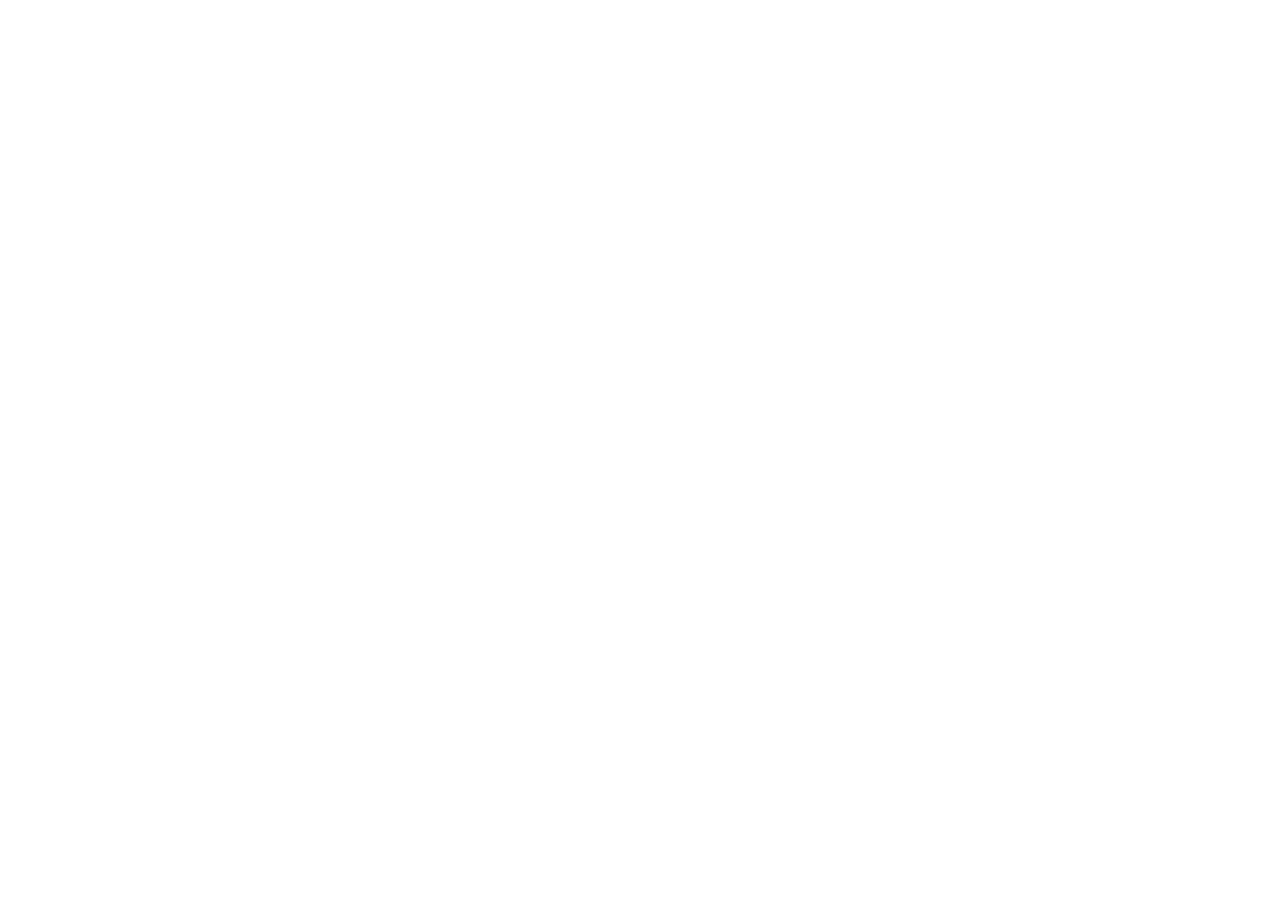
==== app/index.html @ 5252004d "first commit" ====
<!DOCTYPE html>
<html lang="en">
<head>
    <meta charset="UTF-8">
    <meta http-equiv="X-UA-Compatible" content="IE=edge">
    <meta name="viewport" content="width=device-width, initial-scale=1.0">
    <title>mvp-ser</title>
    <link rel="stylesheet" href="css/style.css">
</head>
<body>
    
</body>
</html>
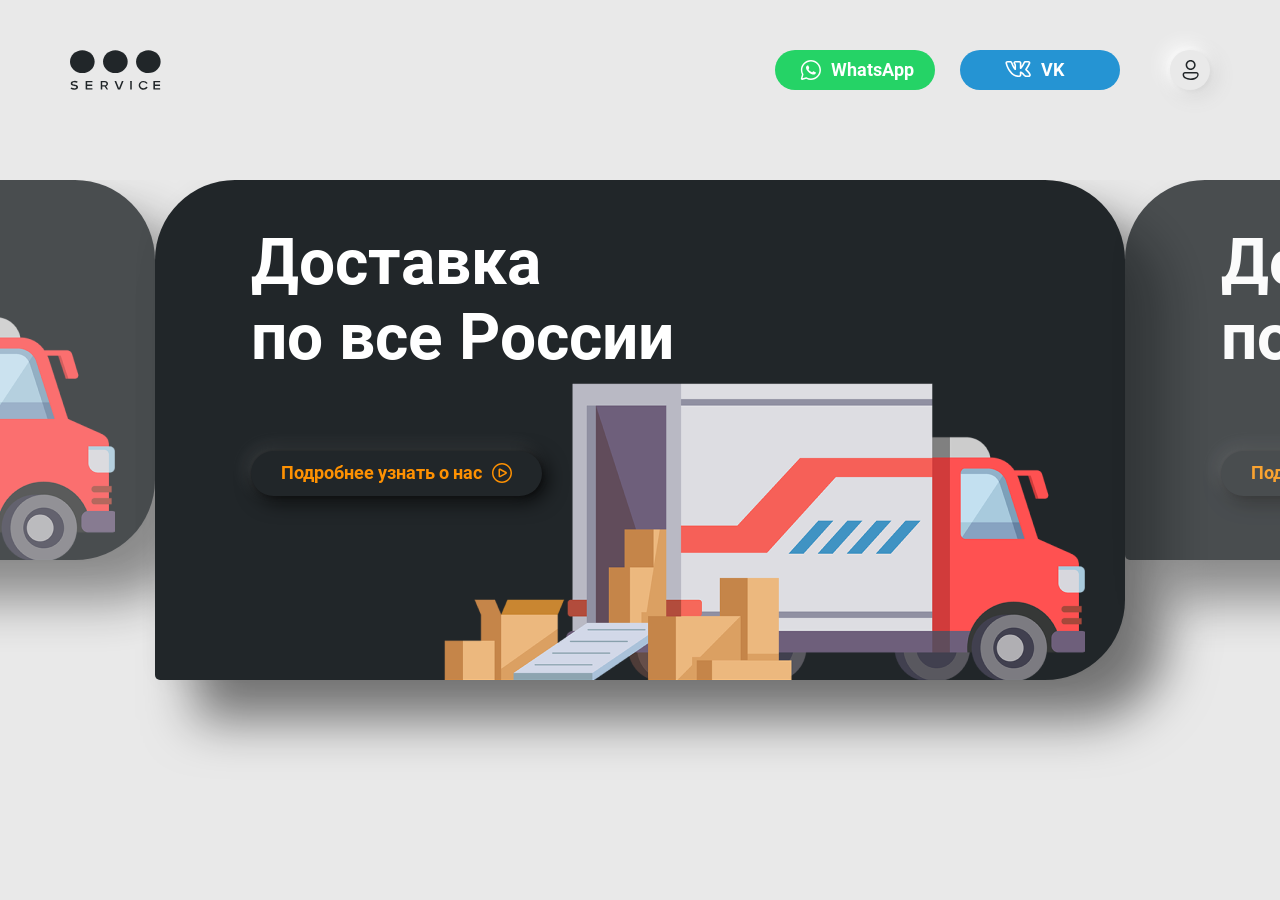
==== commit 48375c82: "added header+slider" ====
--- a/app/index.html
+++ b/app/index.html
@@ -5,9 +5,68 @@
     <meta http-equiv="X-UA-Compatible" content="IE=edge">
     <meta name="viewport" content="width=device-width, initial-scale=1.0">
     <title>mvp-ser</title>
-    <link rel="stylesheet" href="css/style.css">
+    <link rel="stylesheet" href="css/style.min.css">
 </head>
 <body>
-    
+    <header class="header">
+        <div class="container">
+            <div class="header-inner">
+                <a href="#" class="header-inner__logo">
+                    <img src="images/logo.svg" alt="logo" class="header-logo__link">
+                </a>
+                <div class="header-inner__btns">
+                    <a href="#" class="header-inner__btn-item header-inner__btn-itemWA">WhatsApp</a>
+                    <a href="#" class="header-inner__btn-item header-inner__btn-itemVK">VK</a>
+                    <div class="header-inner__btn-profileInner">
+                        <div class="header-inner__btn-profile"></div>
+                        <ul class="header-inner__btn-profileMenu">
+                            <li class="profileMenu__item">
+                                <a href="#" class="profileMenu__item-text">Мои заказы</a>
+                            </li>
+                        </ul>
+                    </div>
+                </div>
+            </div>
+        </div>
+    </header>
+
+    <main class="main">
+        <section class="top-slider">
+                <div class="top-slider__inner">
+                    <div class="top-slider__item">
+                        <div class="top-slider__content">
+                            <h3 class="top-slider__title">Доставка<br> по все России</h3>
+                            <a href="#" class="top-slider__link">Подробнее узнать о нас</a>
+                        </div>
+                    </div>
+                    <div class="top-slider__item">
+                        <div class="top-slider__content">
+                            <h3 class="top-slider__title">Доставка<br> по все России</h3>
+                            <a href="#" class="top-slider__link">Подробнее узнать о нас</a>
+                        </div>
+                    </div>
+                    <div class="top-slider__item">
+                        <div class="top-slider__content">
+                            <h3 class="top-slider__title">Доставка<br> по все России</h3>
+                            <a href="#" class="top-slider__link">Подробнее узнать о нас</a>
+                        </div>
+                    </div>
+                    <div class="top-slider__item">
+                        <div class="top-slider__content">
+                            <h3 class="top-slider__title">Доставка<br> по все России</h3>
+                            <a href="#" class="top-slider__link">Подробнее узнать о нас</a>
+                        </div>
+                    </div>
+                    <div class="top-slider__item">
+                        <div class="top-slider__content">
+                            <h3 class="top-slider__title">Доставка<br> по все России</h3>
+                            <a href="#" class="top-slider__link">Подробнее узнать о нас</a>
+                        </div>
+                    </div>
+                </div>
+        </section>
+    </main>
+
+    <script src="js/main.min.js"></script>
 </body>
 </html>
--- a/app/css/style.min.css
+++ b/app/css/style.min.css
@@ -0,0 +1 @@
+body{font-family:"Roboto-Light",sans-serif;font-weight:300}.top-slider__link,.top-slider__title,.header-inner__btn-item{font-family:"Roboto-Bold",sans-serif;font-weight:700}@font-face{font-family:"Roboto-Bold";font-weight:700;font-style:normal;font-display:swap;src:local("Roboto-Bold"),url("../fonts/Roboto-Bold.woff2") format("woff2"),url("../fonts/Roboto-Bold.woff") format("woff")}@font-face{font-family:"Roboto-Light";font-weight:300;font-style:normal;font-display:swap;src:local("Roboto-Light"),url("../fonts/Roboto-Light.woff2") format("woff2"),url("../fonts/Roboto-Light.woff") format("woff")}html{-webkit-box-sizing:border-box;box-sizing:border-box}*,*::after,*::before{-webkit-box-sizing:inherit;box-sizing:inherit}ul[class],ol[class]{padding:0}body,h1,h2,h3,h4,h5,h6,p,ul,ol,li,figure,figcaption,blockquote,dl,dd{margin:0}ul[class]{list-style:none}a{text-decoration:none;color:#fe9102}img{max-width:100%;display:block}input,button,textarea,select{font:inherit}.slick-slider{position:relative;display:block;-webkit-box-sizing:border-box;box-sizing:border-box;-webkit-touch-callout:none;-webkit-user-select:none;-moz-user-select:none;-ms-user-select:none;user-select:none;-ms-touch-action:pan-y;touch-action:pan-y;-webkit-tap-highlight-color:rgba(0,0,0,0)}.slick-list{position:relative;overflow:hidden;display:block;margin:0;padding:0}.slick-list:focus{outline:none}.slick-list.dragging{cursor:pointer;cursor:hand}.slick-slider .slick-track,.slick-slider .slick-list{-webkit-transform:translate3d(0, 0, 0);-ms-transform:translate3d(0, 0, 0);transform:translate3d(0, 0, 0)}.slick-track{position:relative;left:0;top:0;display:block;margin-left:auto;margin-right:auto}.slick-track:before,.slick-track:after{content:"";display:table}.slick-track:after{clear:both}.slick-loading .slick-track{visibility:hidden}.slick-slide{float:left;height:100%;min-height:1px;display:none}[dir=rtl] .slick-slide{float:right}.slick-slide img{display:block}.slick-slide.slick-loading img{display:none}.slick-slide.dragging img{pointer-events:none}.slick-initialized .slick-slide{display:block}.slick-loading .slick-slide{visibility:hidden}.slick-vertical .slick-slide{display:block;height:auto;border:1px solid rgba(0,0,0,0)}.slick-arrow.slick-hidden{display:none}body.compensate-for-scrollbar{overflow:hidden}.fancybox-active{height:auto}.fancybox-is-hidden{left:-9999px;margin:0;position:absolute !important;top:-9999px;visibility:hidden}.fancybox-container{-webkit-backface-visibility:hidden;height:100%;left:0;outline:none;position:fixed;-webkit-tap-highlight-color:transparent;top:0;-ms-touch-action:manipulation;touch-action:manipulation;-webkit-transform:translateZ(0);transform:translateZ(0);width:100%;z-index:99992}.fancybox-container *{-webkit-box-sizing:border-box;box-sizing:border-box}.fancybox-outer,.fancybox-inner,.fancybox-bg,.fancybox-stage{bottom:0;left:0;position:absolute;right:0;top:0}.fancybox-outer{-webkit-overflow-scrolling:touch;overflow-y:auto}.fancybox-bg{background:rgb(30, 30, 30);opacity:0;-webkit-transition-duration:inherit;-o-transition-duration:inherit;transition-duration:inherit;-webkit-transition-property:opacity;-o-transition-property:opacity;transition-property:opacity;-webkit-transition-timing-function:cubic-bezier(0.47, 0, 0.74, 0.71);-o-transition-timing-function:cubic-bezier(0.47, 0, 0.74, 0.71);transition-timing-function:cubic-bezier(0.47, 0, 0.74, 0.71)}.fancybox-is-open .fancybox-bg{opacity:.9;-webkit-transition-timing-function:cubic-bezier(0.22, 0.61, 0.36, 1);-o-transition-timing-function:cubic-bezier(0.22, 0.61, 0.36, 1);transition-timing-function:cubic-bezier(0.22, 0.61, 0.36, 1)}.fancybox-infobar,.fancybox-toolbar,.fancybox-caption,.fancybox-navigation .fancybox-button{direction:ltr;opacity:0;position:absolute;-webkit-transition:opacity .25s ease,visibility 0s ease .25s;-o-transition:opacity .25s ease,visibility 0s ease .25s;transition:opacity .25s ease,visibility 0s ease .25s;visibility:hidden;z-index:99997}.fancybox-show-infobar .fancybox-infobar,.fancybox-show-toolbar .fancybox-toolbar,.fancybox-show-caption .fancybox-caption,.fancybox-show-nav .fancybox-navigation .fancybox-button{opacity:1;-webkit-transition:opacity .25s ease 0s,visibility 0s ease 0s;-o-transition:opacity .25s ease 0s,visibility 0s ease 0s;transition:opacity .25s ease 0s,visibility 0s ease 0s;visibility:visible}.fancybox-infobar{color:#ccc;font-size:13px;-webkit-font-smoothing:subpixel-antialiased;height:44px;left:0;line-height:44px;min-width:44px;mix-blend-mode:difference;padding:0 10px;pointer-events:none;top:0;-webkit-touch-callout:none;-webkit-user-select:none;-moz-user-select:none;-ms-user-select:none;user-select:none}.fancybox-toolbar{right:0;top:0}.fancybox-stage{direction:ltr;overflow:visible;-webkit-transform:translateZ(0);transform:translateZ(0);z-index:99994}.fancybox-is-open .fancybox-stage{overflow:hidden}.fancybox-slide{-webkit-backface-visibility:hidden;display:none;height:100%;left:0;outline:none;overflow:auto;-webkit-overflow-scrolling:touch;padding:44px;position:absolute;text-align:center;top:0;-webkit-transition-property:opacity,-webkit-transform;transition-property:opacity,-webkit-transform;-o-transition-property:transform,opacity;transition-property:transform,opacity;transition-property:transform,opacity,-webkit-transform;white-space:normal;width:100%;z-index:99994}.fancybox-slide::before{content:"";display:inline-block;font-size:0;height:100%;vertical-align:middle;width:0}.fancybox-is-sliding .fancybox-slide,.fancybox-slide--previous,.fancybox-slide--current,.fancybox-slide--next{display:block}.fancybox-slide--image{overflow:hidden;padding:44px 0}.fancybox-slide--image::before{display:none}.fancybox-slide--html{padding:6px}.fancybox-content{background:#fff;display:inline-block;margin:0;max-width:100%;overflow:auto;-webkit-overflow-scrolling:touch;padding:44px;position:relative;text-align:left;vertical-align:middle}.fancybox-slide--image .fancybox-content{-webkit-animation-timing-function:cubic-bezier(0.5, 0, 0.14, 1);animation-timing-function:cubic-bezier(0.5, 0, 0.14, 1);-webkit-backface-visibility:hidden;background:transparent;background-repeat:no-repeat;background-size:100% 100%;left:0;max-width:none;overflow:visible;padding:0;position:absolute;top:0;-ms-transform-origin:top left;-webkit-transform-origin:top left;transform-origin:top left;-webkit-transition-property:opacity,-webkit-transform;transition-property:opacity,-webkit-transform;-o-transition-property:transform,opacity;transition-property:transform,opacity;transition-property:transform,opacity,-webkit-transform;-webkit-user-select:none;-moz-user-select:none;-ms-user-select:none;user-select:none;z-index:99995}.fancybox-can-zoomOut .fancybox-content{cursor:-webkit-zoom-out;cursor:zoom-out}.fancybox-can-zoomIn .fancybox-content{cursor:-webkit-zoom-in;cursor:zoom-in}.fancybox-can-swipe .fancybox-content,.fancybox-can-pan .fancybox-content{cursor:-webkit-grab;cursor:grab}.fancybox-is-grabbing .fancybox-content{cursor:-webkit-grabbing;cursor:grabbing}.fancybox-container [data-selectable=true]{cursor:text}.fancybox-image,.fancybox-spaceball{background:transparent;border:0;height:100%;left:0;margin:0;max-height:none;max-width:none;padding:0;position:absolute;top:0;-webkit-user-select:none;-moz-user-select:none;-ms-user-select:none;user-select:none;width:100%}.fancybox-spaceball{z-index:1}.fancybox-slide--video .fancybox-content,.fancybox-slide--map .fancybox-content,.fancybox-slide--pdf .fancybox-content,.fancybox-slide--iframe .fancybox-content{height:100%;overflow:visible;padding:0;width:100%}.fancybox-slide--video .fancybox-content{background:#000}.fancybox-slide--map .fancybox-content{background:#e5e3df}.fancybox-slide--iframe .fancybox-content{background:#fff}.fancybox-video,.fancybox-iframe{background:transparent;border:0;display:block;height:100%;margin:0;overflow:hidden;padding:0;width:100%}.fancybox-iframe{left:0;position:absolute;top:0}.fancybox-error{background:#fff;cursor:default;max-width:400px;padding:40px;width:100%}.fancybox-error p{color:#444;font-size:16px;line-height:20px;margin:0;padding:0}.fancybox-button{background:rgba(30, 30, 30, 0.6);border:0;border-radius:0;-webkit-box-shadow:none;box-shadow:none;cursor:pointer;display:inline-block;height:44px;margin:0;padding:10px;position:relative;-webkit-transition:color .2s;-o-transition:color .2s;transition:color .2s;vertical-align:top;visibility:inherit;width:44px}.fancybox-button,.fancybox-button:visited,.fancybox-button:link{color:#ccc}.fancybox-button:hover{color:#fff}.fancybox-button:focus{outline:none}.fancybox-button.fancybox-focus{outline:1px dotted}.fancybox-button[disabled],.fancybox-button[disabled]:hover{color:#888;cursor:default;outline:none}.fancybox-button div{height:100%}.fancybox-button svg{display:block;height:100%;overflow:visible;position:relative;width:100%}.fancybox-button svg path{fill:currentColor;stroke-width:0}.fancybox-button--play svg:nth-child(2),.fancybox-button--fsenter svg:nth-child(2){display:none}.fancybox-button--pause svg:nth-child(1),.fancybox-button--fsexit svg:nth-child(1){display:none}.fancybox-progress{background:#ff5268;height:2px;left:0;position:absolute;right:0;top:0;-ms-transform:scaleX(0);-webkit-transform:scaleX(0);transform:scaleX(0);-ms-transform-origin:0;-webkit-transform-origin:0;transform-origin:0;-webkit-transition-property:-webkit-transform;transition-property:-webkit-transform;-o-transition-property:transform;transition-property:transform;transition-property:transform, -webkit-transform;-webkit-transition-timing-function:linear;-o-transition-timing-function:linear;transition-timing-function:linear;z-index:99998}.fancybox-close-small{background:transparent;border:0;border-radius:0;color:#ccc;cursor:pointer;opacity:.8;padding:8px;position:absolute;right:-12px;top:-44px;z-index:401}.fancybox-close-small:hover{color:#fff;opacity:1}.fancybox-slide--html .fancybox-close-small{color:currentColor;padding:10px;right:0;top:0}.fancybox-slide--image.fancybox-is-scaling .fancybox-content{overflow:hidden}.fancybox-is-scaling .fancybox-close-small,.fancybox-is-zoomable.fancybox-can-pan .fancybox-close-small{display:none}.fancybox-navigation .fancybox-button{background-clip:content-box;height:100px;opacity:0;position:absolute;top:calc(50% - 50px);width:70px}.fancybox-navigation .fancybox-button div{padding:7px}.fancybox-navigation .fancybox-button--arrow_left{left:0;left:env(safe-area-inset-left);padding:31px 26px 31px 6px}.fancybox-navigation .fancybox-button--arrow_right{padding:31px 6px 31px 26px;right:0;right:env(safe-area-inset-right)}.fancybox-caption{background:-webkit-gradient(linear, left bottom, left top, from(rgba(0, 0, 0, 0.85)), color-stop(50%, rgba(0, 0, 0, 0.3)), color-stop(65%, rgba(0, 0, 0, 0.15)), color-stop(75.5%, rgba(0, 0, 0, 0.075)), color-stop(82.85%, rgba(0, 0, 0, 0.037)), color-stop(88%, rgba(0, 0, 0, 0.019)), to(rgba(0, 0, 0, 0)));background:-o-linear-gradient(bottom, rgba(0, 0, 0, 0.85) 0%, rgba(0, 0, 0, 0.3) 50%, rgba(0, 0, 0, 0.15) 65%, rgba(0, 0, 0, 0.075) 75.5%, rgba(0, 0, 0, 0.037) 82.85%, rgba(0, 0, 0, 0.019) 88%, rgba(0, 0, 0, 0) 100%);background:linear-gradient(to top, rgba(0, 0, 0, 0.85) 0%, rgba(0, 0, 0, 0.3) 50%, rgba(0, 0, 0, 0.15) 65%, rgba(0, 0, 0, 0.075) 75.5%, rgba(0, 0, 0, 0.037) 82.85%, rgba(0, 0, 0, 0.019) 88%, rgba(0, 0, 0, 0) 100%);bottom:0;color:#eee;font-size:14px;font-weight:400;left:0;line-height:1.5;padding:75px 44px 25px 44px;pointer-events:none;right:0;text-align:center;z-index:99996}@supports(padding: max(0px)){.fancybox-caption{padding:75px max(44px,env(safe-area-inset-right)) max(25px,env(safe-area-inset-bottom)) max(44px,env(safe-area-inset-left))}}.fancybox-caption--separate{margin-top:-50px}.fancybox-caption__body{max-height:50vh;overflow:auto;pointer-events:all}.fancybox-caption a,.fancybox-caption a:link,.fancybox-caption a:visited{color:#ccc;text-decoration:none}.fancybox-caption a:hover{color:#fff;text-decoration:underline}.fancybox-loading{-webkit-animation:fancybox-rotate 1s linear infinite;animation:fancybox-rotate 1s linear infinite;background:transparent;border:4px solid #888;border-bottom-color:#fff;border-radius:50%;height:50px;left:50%;margin:-25px 0 0 -25px;opacity:.7;padding:0;position:absolute;top:50%;width:50px;z-index:99999}@-webkit-keyframes fancybox-rotate{100%{-webkit-transform:rotate(360deg);transform:rotate(360deg)}}@keyframes fancybox-rotate{100%{-webkit-transform:rotate(360deg);transform:rotate(360deg)}}.fancybox-animated{-webkit-transition-timing-function:cubic-bezier(0, 0, 0.25, 1);-o-transition-timing-function:cubic-bezier(0, 0, 0.25, 1);transition-timing-function:cubic-bezier(0, 0, 0.25, 1)}.fancybox-fx-slide.fancybox-slide--previous{opacity:0;-webkit-transform:translate3d(-100%, 0, 0);transform:translate3d(-100%, 0, 0)}.fancybox-fx-slide.fancybox-slide--next{opacity:0;-webkit-transform:translate3d(100%, 0, 0);transform:translate3d(100%, 0, 0)}.fancybox-fx-slide.fancybox-slide--current{opacity:1;-webkit-transform:translate3d(0, 0, 0);transform:translate3d(0, 0, 0)}.fancybox-fx-fade.fancybox-slide--previous,.fancybox-fx-fade.fancybox-slide--next{opacity:0;-webkit-transition-timing-function:cubic-bezier(0.19, 1, 0.22, 1);-o-transition-timing-function:cubic-bezier(0.19, 1, 0.22, 1);transition-timing-function:cubic-bezier(0.19, 1, 0.22, 1)}.fancybox-fx-fade.fancybox-slide--current{opacity:1}.fancybox-fx-zoom-in-out.fancybox-slide--previous{opacity:0;-webkit-transform:scale3d(1.5, 1.5, 1.5);transform:scale3d(1.5, 1.5, 1.5)}.fancybox-fx-zoom-in-out.fancybox-slide--next{opacity:0;-webkit-transform:scale3d(0.5, 0.5, 0.5);transform:scale3d(0.5, 0.5, 0.5)}.fancybox-fx-zoom-in-out.fancybox-slide--current{opacity:1;-webkit-transform:scale3d(1, 1, 1);transform:scale3d(1, 1, 1)}.fancybox-fx-rotate.fancybox-slide--previous{opacity:0;-ms-transform:rotate(-360deg);-webkit-transform:rotate(-360deg);transform:rotate(-360deg)}.fancybox-fx-rotate.fancybox-slide--next{opacity:0;-ms-transform:rotate(360deg);-webkit-transform:rotate(360deg);transform:rotate(360deg)}.fancybox-fx-rotate.fancybox-slide--current{opacity:1;-ms-transform:rotate(0deg);-webkit-transform:rotate(0deg);transform:rotate(0deg)}.fancybox-fx-circular.fancybox-slide--previous{opacity:0;-webkit-transform:scale3d(0, 0, 0) translate3d(-100%, 0, 0);transform:scale3d(0, 0, 0) translate3d(-100%, 0, 0)}.fancybox-fx-circular.fancybox-slide--next{opacity:0;-webkit-transform:scale3d(0, 0, 0) translate3d(100%, 0, 0);transform:scale3d(0, 0, 0) translate3d(100%, 0, 0)}.fancybox-fx-circular.fancybox-slide--current{opacity:1;-webkit-transform:scale3d(1, 1, 1) translate3d(0, 0, 0);transform:scale3d(1, 1, 1) translate3d(0, 0, 0)}.fancybox-fx-tube.fancybox-slide--previous{-webkit-transform:translate3d(-100%, 0, 0) scale(0.1) skew(-10deg);transform:translate3d(-100%, 0, 0) scale(0.1) skew(-10deg)}.fancybox-fx-tube.fancybox-slide--next{-webkit-transform:translate3d(100%, 0, 0) scale(0.1) skew(10deg);transform:translate3d(100%, 0, 0) scale(0.1) skew(10deg)}.fancybox-fx-tube.fancybox-slide--current{-webkit-transform:translate3d(0, 0, 0) scale(1);transform:translate3d(0, 0, 0) scale(1)}@media all and (max-height: 576px){.fancybox-slide{padding-left:6px;padding-right:6px}.fancybox-slide--image{padding:6px 0}.fancybox-close-small{right:-6px}.fancybox-slide--image .fancybox-close-small{background:#4e4e4e;color:#f2f4f6;height:36px;opacity:1;padding:6px;right:0;top:0;width:36px}.fancybox-caption{padding-left:12px;padding-right:12px}@supports(padding: max(0px)){.fancybox-caption{padding-left:max(12px,env(safe-area-inset-left));padding-right:max(12px,env(safe-area-inset-right))}}}.fancybox-share{background:#f4f4f4;border-radius:3px;max-width:90%;padding:30px;text-align:center}.fancybox-share h1{color:#222;font-size:35px;font-weight:700;margin:0 0 20px 0}.fancybox-share p{margin:0;padding:0}.fancybox-share__button{border:0;border-radius:3px;display:inline-block;font-size:14px;font-weight:700;line-height:40px;margin:0 5px 10px 5px;min-width:130px;padding:0 15px;text-decoration:none;-webkit-transition:all .2s;-o-transition:all .2s;transition:all .2s;-webkit-user-select:none;-moz-user-select:none;-ms-user-select:none;user-select:none;white-space:nowrap}.fancybox-share__button:visited,.fancybox-share__button:link{color:#fff}.fancybox-share__button:hover{text-decoration:none}.fancybox-share__button--fb{background:#3b5998}.fancybox-share__button--fb:hover{background:#344e86}.fancybox-share__button--pt{background:#bd081d}.fancybox-share__button--pt:hover{background:#aa0719}.fancybox-share__button--tw{background:#1da1f2}.fancybox-share__button--tw:hover{background:#0d95e8}.fancybox-share__button svg{height:25px;margin-right:7px;position:relative;top:-1px;vertical-align:middle;width:25px}.fancybox-share__button svg path{fill:#fff}.fancybox-share__input{background:transparent;border:0;border-bottom:1px solid #d7d7d7;border-radius:0;color:#5d5b5b;font-size:14px;margin:10px 0 0 0;outline:none;padding:10px 15px;width:100%}.fancybox-thumbs{background:#ddd;bottom:0;display:none;margin:0;-webkit-overflow-scrolling:touch;-ms-overflow-style:-ms-autohiding-scrollbar;padding:2px 2px 4px 2px;position:absolute;right:0;-webkit-tap-highlight-color:rgba(0, 0, 0, 0);top:0;width:212px;z-index:99995}.fancybox-thumbs-x{overflow-x:auto;overflow-y:hidden}.fancybox-show-thumbs .fancybox-thumbs{display:block}.fancybox-show-thumbs .fancybox-inner{right:212px}.fancybox-thumbs__list{font-size:0;height:100%;list-style:none;margin:0;overflow-x:hidden;overflow-y:auto;padding:0;position:absolute;position:relative;white-space:nowrap;width:100%}.fancybox-thumbs-x .fancybox-thumbs__list{overflow:hidden}.fancybox-thumbs-y .fancybox-thumbs__list::-webkit-scrollbar{width:7px}.fancybox-thumbs-y .fancybox-thumbs__list::-webkit-scrollbar-track{background:#fff;border-radius:10px;-webkit-box-shadow:inset 0 0 6px rgba(0, 0, 0, 0.3);box-shadow:inset 0 0 6px rgba(0, 0, 0, 0.3)}.fancybox-thumbs-y .fancybox-thumbs__list::-webkit-scrollbar-thumb{background:#2a2a2a;border-radius:10px}.fancybox-thumbs__list a{-webkit-backface-visibility:hidden;backface-visibility:hidden;background-color:rgba(0, 0, 0, 0.1);background-position:center center;background-repeat:no-repeat;background-size:cover;cursor:pointer;float:left;height:75px;margin:2px;max-height:calc(100% - 8px);max-width:calc(50% - 4px);outline:none;overflow:hidden;padding:0;position:relative;-webkit-tap-highlight-color:transparent;width:100px}.fancybox-thumbs__list a::before{border:6px solid #ff5268;bottom:0;content:"";left:0;opacity:0;position:absolute;right:0;top:0;-webkit-transition:all .2s cubic-bezier(0.25, 0.46, 0.45, 0.94);-o-transition:all .2s cubic-bezier(0.25, 0.46, 0.45, 0.94);transition:all .2s cubic-bezier(0.25, 0.46, 0.45, 0.94);z-index:99991}.fancybox-thumbs__list a:focus::before{opacity:.5}.fancybox-thumbs__list a.fancybox-thumbs-active::before{opacity:1}@media all and (max-width: 576px){.fancybox-thumbs{width:110px}.fancybox-show-thumbs .fancybox-inner{right:110px}.fancybox-thumbs__list a{max-width:calc(100% - 10px)}}.jq-ry-container{position:relative;padding:0 5px;line-height:0;display:block;cursor:pointer;-webkit-box-sizing:content-box;box-sizing:content-box;direction:ltr}.jq-ry-container[readonly=readonly]{cursor:default}.jq-ry-container>.jq-ry-group-wrapper{position:relative;width:100%}.jq-ry-container>.jq-ry-group-wrapper>.jq-ry-group{position:relative;line-height:0;z-index:10;white-space:nowrap}.jq-ry-container>.jq-ry-group-wrapper>.jq-ry-group>svg{display:inline-block}.jq-ry-container>.jq-ry-group-wrapper>.jq-ry-group.jq-ry-normal-group{width:100%}.jq-ry-container>.jq-ry-group-wrapper>.jq-ry-group.jq-ry-rated-group{width:0;z-index:11;position:absolute;top:0;left:0;overflow:hidden}.irs{position:relative;display:block;-webkit-touch-callout:none;-webkit-user-select:none;-moz-user-select:none;-ms-user-select:none;user-select:none;font-size:12px;font-family:Arial,sans-serif}.irs-line{position:relative;display:block;overflow:hidden;outline:none !important}.irs-bar{position:absolute;display:block;left:0;width:0}.irs-shadow{position:absolute;display:none;left:0;width:0}.irs-handle{position:absolute;display:block;-webkit-box-sizing:border-box;box-sizing:border-box;cursor:default;z-index:1}.irs-handle.type_last{z-index:2}.irs-min,.irs-max{position:absolute;display:block;cursor:default}.irs-min{left:0}.irs-max{right:0}.irs-from,.irs-to,.irs-single{position:absolute;display:block;top:0;left:0;cursor:default;white-space:nowrap}.irs-grid{position:absolute;display:none;bottom:0;left:0;width:100%;height:20px}.irs-with-grid .irs-grid{display:block}.irs-grid-pol{position:absolute;top:0;left:0;width:1px;height:8px;background:#000}.irs-grid-pol.small{height:4px}.irs-grid-text{position:absolute;bottom:0;left:0;white-space:nowrap;text-align:center;font-size:9px;line-height:9px;padding:0 3px;color:#000}.irs-disable-mask{position:absolute;display:block;top:0;left:-1%;width:102%;height:100%;cursor:default;background:rgba(0, 0, 0, 0);z-index:2}.lt-ie9 .irs-disable-mask{background:#000;filter:alpha(opacity=0);cursor:not-allowed}.irs-disabled{opacity:.4}.irs-hidden-input{position:absolute !important;display:block !important;top:0 !important;left:0 !important;width:0 !important;height:0 !important;font-size:0 !important;line-height:0 !important;padding:0 !important;margin:0 !important;overflow:hidden;outline:none !important;z-index:-9999 !important;background:none !important;border-style:solid !important;border-color:transparent !important}.irs--flat{height:40px}.irs--flat.irs-with-grid{height:60px}.irs--flat .irs-line{top:25px;height:12px;background-color:#e1e4e9;border-radius:4px}.irs--flat .irs-bar{top:25px;height:12px;background-color:#ed5565}.irs--flat .irs-bar--single{border-radius:4px 0 0 4px}.irs--flat .irs-shadow{height:1px;bottom:16px;background-color:#e1e4e9}.irs--flat .irs-handle{top:22px;width:16px;height:18px;background-color:transparent}.irs--flat .irs-handle>i:first-child{position:absolute;display:block;top:0;left:50%;width:2px;height:100%;margin-left:-1px;background-color:#da4453}.irs--flat .irs-handle.state_hover>i:first-child,.irs--flat .irs-handle:hover>i:first-child{background-color:#a43540}.irs--flat .irs-min,.irs--flat .irs-max{top:0;padding:1px 3px;color:#999;font-size:10px;line-height:1.333;text-shadow:none;background-color:#e1e4e9;border-radius:4px}.irs--flat .irs-from,.irs--flat .irs-to,.irs--flat .irs-single{color:white;font-size:10px;line-height:1.333;text-shadow:none;padding:1px 5px;background-color:#ed5565;border-radius:4px}.irs--flat .irs-from:before,.irs--flat .irs-to:before,.irs--flat .irs-single:before{position:absolute;display:block;content:"";bottom:-6px;left:50%;width:0;height:0;margin-left:-3px;overflow:hidden;border:3px solid transparent;border-top-color:#ed5565}.irs--flat .irs-grid-pol{background-color:#e1e4e9}.irs--flat .irs-grid-text{color:#999}.irs--big{height:55px}.irs--big.irs-with-grid{height:70px}.irs--big .irs-line{top:33px;height:12px;background-color:white;background:-webkit-gradient(linear, left top, left bottom, color-stop(-50%, #ddd), color-stop(150%, white));background:-o-linear-gradient(top, #ddd -50%, white 150%);background:linear-gradient(to bottom, #ddd -50%, white 150%);border:1px solid #ccc;border-radius:12px}.irs--big .irs-bar{top:33px;height:12px;background-color:#92bce0;border:1px solid #428bca;background:-webkit-gradient(linear, left top, left bottom, from(#ffffff), color-stop(30%, #428bca), to(#b9d4ec));background:-o-linear-gradient(top, #ffffff 0%, #428bca 30%, #b9d4ec 100%);background:linear-gradient(to bottom, #ffffff 0%, #428bca 30%, #b9d4ec 100%);-webkit-box-shadow:inset 0 0 1px 1px rgba(255, 255, 255, 0.5);box-shadow:inset 0 0 1px 1px rgba(255, 255, 255, 0.5)}.irs--big .irs-bar--single{border-radius:12px 0 0 12px}.irs--big .irs-shadow{height:1px;bottom:16px;background-color:rgba(66, 139, 202, 0.5)}.irs--big .irs-handle{top:25px;width:30px;height:30px;border:1px solid rgba(0, 0, 0, 0.3);background-color:#cbcfd5;background:-webkit-gradient(linear, left top, left bottom, from(white), color-stop(30%, #B4B9BE), to(white));background:-o-linear-gradient(top, white 0%, #B4B9BE 30%, white 100%);background:linear-gradient(to bottom, white 0%, #B4B9BE 30%, white 100%);-webkit-box-shadow:1px 1px 2px rgba(0, 0, 0, 0.2),inset 0 0 3px 1px white;box-shadow:1px 1px 2px rgba(0, 0, 0, 0.2),inset 0 0 3px 1px white;border-radius:30px}.irs--big .irs-handle.state_hover,.irs--big .irs-handle:hover{border-color:rgba(0, 0, 0, 0.45);background-color:#939ba7;background:-webkit-gradient(linear, left top, left bottom, from(white), color-stop(30%, #919BA5), to(white));background:-o-linear-gradient(top, white 0%, #919BA5 30%, white 100%);background:linear-gradient(to bottom, white 0%, #919BA5 30%, white 100%)}.irs--big .irs-min,.irs--big .irs-max{top:0;padding:1px 5px;color:white;text-shadow:none;background-color:#9f9f9f;border-radius:3px}.irs--big .irs-from,.irs--big .irs-to,.irs--big .irs-single{color:white;text-shadow:none;padding:1px 5px;background-color:#428bca;background:-webkit-gradient(linear, left top, left bottom, from(#428bca), to(#3071a9));background:-o-linear-gradient(top, #428bca 0%, #3071a9 100%);background:linear-gradient(to bottom, #428bca 0%, #3071a9 100%);border-radius:3px}.irs--big .irs-grid-pol{background-color:#428bca}.irs--big .irs-grid-text{color:#428bca}.irs--modern{height:55px}.irs--modern.irs-with-grid{height:55px}.irs--modern .irs-line{top:25px;height:5px;background-color:#d1d6e0;background:-webkit-gradient(linear, left top, left bottom, from(#e0e4ea), to(#d1d6e0));background:-o-linear-gradient(top, #e0e4ea 0%, #d1d6e0 100%);background:linear-gradient(to bottom, #e0e4ea 0%, #d1d6e0 100%);border:1px solid #a3adc1;border-bottom-width:0;border-radius:5px}.irs--modern .irs-bar{top:25px;height:5px;background:#20b426;background:-webkit-gradient(linear, left top, left bottom, from(#20b426), to(#18891d));background:-o-linear-gradient(top, #20b426 0%, #18891d 100%);background:linear-gradient(to bottom, #20b426 0%, #18891d 100%)}.irs--modern .irs-bar--single{border-radius:5px 0 0 5px}.irs--modern .irs-shadow{height:1px;bottom:21px;background-color:rgba(209, 214, 224, 0.5)}.irs--modern .irs-handle{top:37px;width:12px;height:13px;border:1px solid #a3adc1;border-top-width:0;-webkit-box-shadow:1px 1px 1px rgba(0, 0, 0, 0.1);box-shadow:1px 1px 1px rgba(0, 0, 0, 0.1);border-radius:0 0 3px 3px}.irs--modern .irs-handle>i:nth-child(1){position:absolute;display:block;top:-4px;left:1px;width:6px;height:6px;border:1px solid #a3adc1;background:white;-webkit-transform:rotate(45deg);-ms-transform:rotate(45deg);transform:rotate(45deg)}.irs--modern .irs-handle>i:nth-child(2){position:absolute;display:block;-webkit-box-sizing:border-box;box-sizing:border-box;top:0;left:0;width:10px;height:12px;background:#e9e6e6;background:-webkit-gradient(linear, left top, left bottom, from(white), to(#e9e6e6));background:-o-linear-gradient(top, white 0%, #e9e6e6 100%);background:linear-gradient(to bottom, white 0%, #e9e6e6 100%);border-radius:0 0 3px 3px}.irs--modern .irs-handle>i:nth-child(3){position:absolute;display:block;-webkit-box-sizing:border-box;box-sizing:border-box;top:3px;left:3px;width:4px;height:5px;border-left:1px solid #a3adc1;border-right:1px solid #a3adc1}.irs--modern .irs-handle.state_hover,.irs--modern .irs-handle:hover{border-color:#7685a2;background:#c3c7cd;background:-webkit-gradient(linear, left top, left bottom, from(#ffffff), color-stop(30%, #919ba5), to(#ffffff));background:-o-linear-gradient(top, #ffffff 0%, #919ba5 30%, #ffffff 100%);background:linear-gradient(to bottom, #ffffff 0%, #919ba5 30%, #ffffff 100%)}.irs--modern .irs-handle.state_hover>i:nth-child(1),.irs--modern .irs-handle:hover>i:nth-child(1){border-color:#7685a2}.irs--modern .irs-handle.state_hover>i:nth-child(3),.irs--modern .irs-handle:hover>i:nth-child(3){border-color:#48536a}.irs--modern .irs-min,.irs--modern .irs-max{top:0;font-size:10px;line-height:1.333;text-shadow:none;padding:1px 5px;color:white;background-color:#d1d6e0;border-radius:5px}.irs--modern .irs-from,.irs--modern .irs-to,.irs--modern .irs-single{font-size:10px;line-height:1.333;text-shadow:none;padding:1px 5px;background-color:#20b426;color:white;border-radius:5px}.irs--modern .irs-from:before,.irs--modern .irs-to:before,.irs--modern .irs-single:before{position:absolute;display:block;content:"";bottom:-6px;left:50%;width:0;height:0;margin-left:-3px;overflow:hidden;border:3px solid transparent;border-top-color:#20b426}.irs--modern .irs-grid{height:25px}.irs--modern .irs-grid-pol{background-color:#dedede}.irs--modern .irs-grid-text{color:silver;font-size:13px}.irs--sharp{height:50px;font-size:12px;line-height:1}.irs--sharp.irs-with-grid{height:57px}.irs--sharp .irs-line{top:30px;height:2px;background-color:black;border-radius:2px}.irs--sharp .irs-bar{top:30px;height:2px;background-color:#ee22fa}.irs--sharp .irs-bar--single{border-radius:2px 0 0 2px}.irs--sharp .irs-shadow{height:1px;bottom:21px;background-color:rgba(0, 0, 0, 0.5)}.irs--sharp .irs-handle{top:25px;width:10px;height:10px;background-color:#a804b2}.irs--sharp .irs-handle>i:first-child{position:absolute;display:block;top:100%;left:0;width:0;height:0;border:5px solid transparent;border-top-color:#a804b2}.irs--sharp .irs-handle.state_hover,.irs--sharp .irs-handle:hover{background-color:black}.irs--sharp .irs-handle.state_hover>i:first-child,.irs--sharp .irs-handle:hover>i:first-child{border-top-color:black}.irs--sharp .irs-min,.irs--sharp .irs-max{color:white;font-size:14px;line-height:1;top:0;padding:3px 4px;opacity:.4;background-color:#a804b2;border-radius:2px}.irs--sharp .irs-from,.irs--sharp .irs-to,.irs--sharp .irs-single{font-size:14px;line-height:1;text-shadow:none;padding:3px 4px;background-color:#a804b2;color:white;border-radius:2px}.irs--sharp .irs-from:before,.irs--sharp .irs-to:before,.irs--sharp .irs-single:before{position:absolute;display:block;content:"";bottom:-6px;left:50%;width:0;height:0;margin-left:-3px;overflow:hidden;border:3px solid transparent;border-top-color:#a804b2}.irs--sharp .irs-grid{height:25px}.irs--sharp .irs-grid-pol{background-color:#dedede}.irs--sharp .irs-grid-text{color:silver;font-size:13px}.irs--round{height:50px}.irs--round.irs-with-grid{height:65px}.irs--round .irs-line{top:36px;height:4px;background-color:#dee4ec;border-radius:4px}.irs--round .irs-bar{top:36px;height:4px;background-color:#006cfa}.irs--round .irs-bar--single{border-radius:4px 0 0 4px}.irs--round .irs-shadow{height:4px;bottom:21px;background-color:rgba(222, 228, 236, 0.5)}.irs--round .irs-handle{top:26px;width:24px;height:24px;border:4px solid #006cfa;background-color:white;border-radius:24px;-webkit-box-shadow:0 1px 3px rgba(0, 0, 255, 0.3);box-shadow:0 1px 3px rgba(0, 0, 255, 0.3)}.irs--round .irs-handle.state_hover,.irs--round .irs-handle:hover{background-color:#f0f6ff}.irs--round .irs-min,.irs--round .irs-max{color:#333;font-size:14px;line-height:1;top:0;padding:3px 5px;background-color:rgba(0, 0, 0, 0.1);border-radius:4px}.irs--round .irs-from,.irs--round .irs-to,.irs--round .irs-single{font-size:14px;line-height:1;text-shadow:none;padding:3px 5px;background-color:#006cfa;color:white;border-radius:4px}.irs--round .irs-from:before,.irs--round .irs-to:before,.irs--round .irs-single:before{position:absolute;display:block;content:"";bottom:-6px;left:50%;width:0;height:0;margin-left:-3px;overflow:hidden;border:3px solid transparent;border-top-color:#006cfa}.irs--round .irs-grid{height:25px}.irs--round .irs-grid-pol{background-color:#dedede}.irs--round .irs-grid-text{color:silver;font-size:13px}.irs--square{height:50px}.irs--square.irs-with-grid{height:60px}.irs--square .irs-line{top:31px;height:4px;background-color:#dedede}.irs--square .irs-bar{top:31px;height:4px;background-color:black}.irs--square .irs-shadow{height:2px;bottom:21px;background-color:#dedede}.irs--square .irs-handle{top:25px;width:16px;height:16px;border:3px solid black;background-color:white;-webkit-transform:rotate(45deg);-ms-transform:rotate(45deg);transform:rotate(45deg)}.irs--square .irs-handle.state_hover,.irs--square .irs-handle:hover{background-color:#f0f6ff}.irs--square .irs-min,.irs--square .irs-max{color:#333;font-size:14px;line-height:1;top:0;padding:3px 5px;background-color:rgba(0, 0, 0, 0.1)}.irs--square .irs-from,.irs--square .irs-to,.irs--square .irs-single{font-size:14px;line-height:1;text-shadow:none;padding:3px 5px;background-color:black;color:white}.irs--square .irs-grid{height:25px}.irs--square .irs-grid-pol{background-color:#dedede}.irs--square .irs-grid-text{color:silver;font-size:11px}.jq-checkbox,.jq-radio{position:relative;display:inline-block;overflow:hidden;-webkit-user-select:none;-moz-user-select:none;-ms-user-select:none;user-select:none}.jq-checkbox input,.jq-radio input{position:absolute;z-index:-1;margin:0;padding:0;opacity:0}.jq-file{position:relative;display:inline-block;overflow:hidden}.jq-file input{position:absolute;top:0;right:0;height:auto;margin:0;padding:0;opacity:0;font-size:100px;line-height:1em}.jq-file__name{overflow:hidden;white-space:nowrap;-o-text-overflow:ellipsis;text-overflow:ellipsis}.jq-selectbox,.jq-select-multiple{position:relative;display:inline-block}.jq-selectbox select,.jq-select-multiple select{position:absolute;top:0;left:0;width:100%;height:100%;margin:0;padding:0;opacity:0}.jq-selectbox li,.jq-select-multiple li{-webkit-user-select:none;-moz-user-select:none;-ms-user-select:none;user-select:none;white-space:nowrap}.jq-selectbox{z-index:10}.jq-selectbox__select{position:relative}.jq-selectbox__select-text{overflow:hidden;-webkit-user-select:none;-moz-user-select:none;-ms-user-select:none;user-select:none;white-space:nowrap;-o-text-overflow:ellipsis;text-overflow:ellipsis}.jq-selectbox__dropdown{position:absolute}.jq-selectbox__search input{-webkit-appearance:textfield}.jq-selectbox__search input::-webkit-search-cancel-button,.jq-selectbox__search input::-webkit-search-decoration{-webkit-appearance:none}.jq-selectbox__dropdown ul{position:relative;overflow:auto;overflow-x:hidden;list-style:none;-webkit-overflow-scrolling:touch}.jq-select-multiple ul{position:relative;overflow-x:hidden;-webkit-overflow-scrolling:touch}.jq-number{display:inline-block}.jq-number__field input{-moz-appearance:textfield;text-align:left}.jq-number__field input::-webkit-inner-spin-button,.jq-number__field input::-webkit-outer-spin-button{margin:0;-webkit-appearance:none}body{font-size:17px;line-height:20px;color:rgba(33,38,41,.6);background-color:#e9e9e9}.container{max-width:1170px;margin:0 auto;padding:15px}.header-inner{margin-top:35px;margin-bottom:75px;display:-webkit-box;display:-ms-flexbox;display:flex;-webkit-box-pack:justify;-ms-flex-pack:justify;justify-content:space-between}.header-inner__btns{display:-webkit-box;display:-ms-flexbox;display:flex}.header-inner__btns a{color:#fff}.header-inner__btn-item{font-size:18px;display:-webkit-box;display:-ms-flexbox;display:flex;-webkit-box-pack:center;-ms-flex-pack:center;justify-content:center;-webkit-box-align:center;-ms-flex-align:center;align-items:center;background-color:#25d366;border-radius:30px;width:160px;height:40px;margin-left:25px;padding-left:35px;position:relative}.header-inner__btn-item::before{content:"";position:absolute;width:21px;height:20px;background-image:url("../images/icon/watsapp.svg");left:25px}.header-inner__btn-itemVK{background-color:#2594d3;padding-left:25px}.header-inner__btn-itemVK::before{width:26px;height:17px;background-image:url("../images/icon/vk.svg");left:45px;top:10px}.header-inner__btn-profileInner{position:relative}.header-inner__btn-profile{width:40px;height:40px;background-color:#e9e9e9;-webkit-box-shadow:1px 1px 4px rgba(0,0,0,.08),-1px -1px 6px rgba(255,255,255,.5),-5px -5px 20px #fff,5px 5px 20px #d3d3d3;box-shadow:1px 1px 4px rgba(0,0,0,.08),-1px -1px 6px rgba(255,255,255,.5),-5px -5px 20px #fff,5px 5px 20px #d3d3d3;border-radius:50%;margin-left:50px;cursor:pointer;background-image:url("../images/icon/profil.svg");background-repeat:no-repeat;background-position:center center}.header-inner__btn-profileMenu{position:absolute;top:50px;right:30px;opacity:0;-webkit-transition:all .3s;-o-transition:all .3s;transition:all .3s}.header-inner__btn-profileMenu.header-inner__btn-profileMenu--active{opacity:1;display:block;width:400px;background-color:#e9e9e9;border-radius:40px 40px 40px 5px;padding-top:50px}.profileMenu__item{max-width:360px;margin:0 auto;border-top:1px solid #fff;position:relative}.profileMenu__item a{color:#212629}.profileMenu__item::before{content:"";position:absolute;width:19px;height:18px;background-image:url("../images/icon/order.svg");left:0px;top:20px}.profileMenu__item-text{display:block;padding-left:41px;padding-bottom:20px;padding-top:20px}.top-slider__inner{width:100%;text-align:center}.top-slider__item{text-align:left;max-width:1170px;height:380px;background-color:#212629;border-radius:40px 40px 40px 5px;-webkit-box-shadow:2px 2px 30px rgba(0,0,0,.05),40px 40px 50px rgba(0,0,0,.5);box-shadow:2px 2px 30px rgba(0,0,0,.05),40px 40px 50px rgba(0,0,0,.5);border-radius:80px 80px 80px 5px;position:relative}.top-slider__item::after{content:"";position:absolute;width:645px;height:323px;background-image:url("../images/dekor/car.png");right:40px;bottom:0}.top-slider__title{max-width:450px;max-height:146px;font-size:64px;line-height:75px;color:#fff;margin-top:45px;margin-left:96px}.top-slider__link{display:inline-block;padding:12px 60px 13px 30px;background:#212629;-webkit-box-shadow:1px 1px 4px rgba(0,0,0,.5),-1px -1px 6px rgba(255,255,255,.05),-5px -5px 20px rgba(255,255,255,.1),5px 5px 20px rgba(0,0,0,.8);box-shadow:1px 1px 4px rgba(0,0,0,.5),-1px -1px 6px rgba(255,255,255,.05),-5px -5px 20px rgba(255,255,255,.1),5px 5px 20px rgba(0,0,0,.8);border-radius:99px;font-size:18px;margin-top:80px;margin-left:96px;position:relative}.top-slider__link::before{content:"";position:absolute;width:20px;height:20px;background-image:url("../images/icon/play.svg");right:30px}.slick-slide{opacity:.8;-webkit-transition:all .3s;-o-transition:all .3s;transition:all .3s}.slick-center{height:600px;opacity:1}.slick-center .top-slider__item{height:500px}
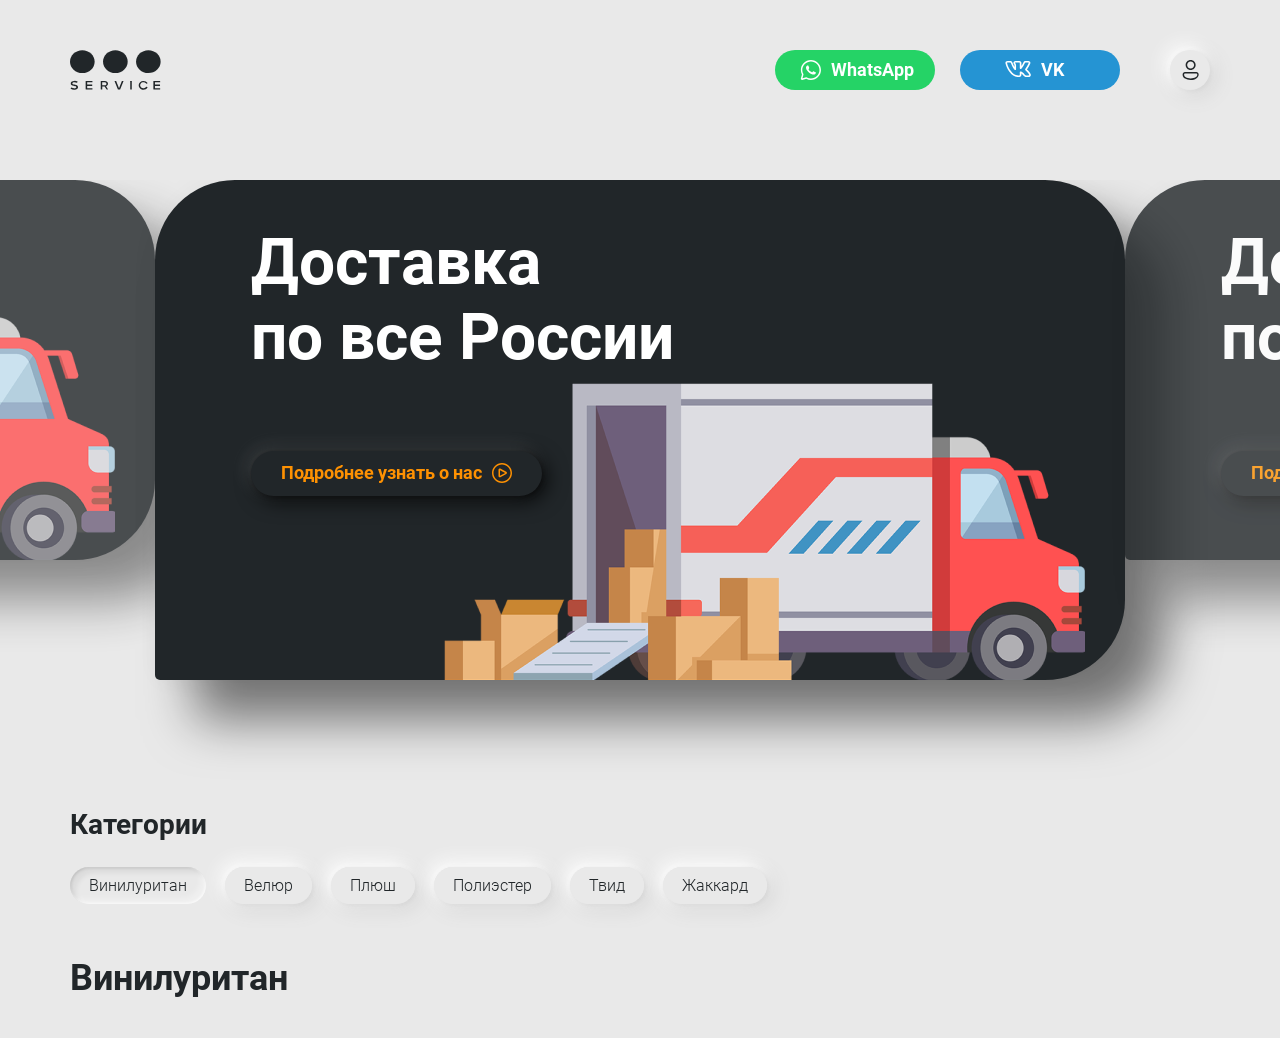
==== commit 5cea833b: "added category" ====
--- a/app/index.html
+++ b/app/index.html
@@ -35,35 +35,61 @@
                 <div class="top-slider__inner">
                     <div class="top-slider__item">
                         <div class="top-slider__content">
-                            <h3 class="top-slider__title">Доставка<br> по все России</h3>
+                            <h1 class="top-slider__title">Доставка<br> по все России</h1>
                             <a href="#" class="top-slider__link">Подробнее узнать о нас</a>
                         </div>
                     </div>
                     <div class="top-slider__item">
                         <div class="top-slider__content">
-                            <h3 class="top-slider__title">Доставка<br> по все России</h3>
+                            <h1 class="top-slider__title">Доставка<br> по все России</h1>
                             <a href="#" class="top-slider__link">Подробнее узнать о нас</a>
                         </div>
                     </div>
                     <div class="top-slider__item">
                         <div class="top-slider__content">
-                            <h3 class="top-slider__title">Доставка<br> по все России</h3>
+                            <h1 class="top-slider__title">Доставка<br> по все России</h1>
                             <a href="#" class="top-slider__link">Подробнее узнать о нас</a>
                         </div>
                     </div>
                     <div class="top-slider__item">
                         <div class="top-slider__content">
-                            <h3 class="top-slider__title">Доставка<br> по все России</h3>
+                            <h1 class="top-slider__title">Доставка<br> по все России</h1>
                             <a href="#" class="top-slider__link">Подробнее узнать о нас</a>
                         </div>
                     </div>
                     <div class="top-slider__item">
                         <div class="top-slider__content">
-                            <h3 class="top-slider__title">Доставка<br> по все России</h3>
+                            <h1 class="top-slider__title">Доставка<br> по все России</h1>
                             <a href="#" class="top-slider__link">Подробнее узнать о нас</a>
                         </div>
                     </div>
                 </div>
+        </section>
+
+        <section class="category">
+            <div class="container">
+                <div class="category__inner">
+                    <h3 class="category__inner-title">Категории</h3>
+                    <div class="category-top">
+                        <a class="category-top__item category-top__item--active" href="#tag-1">Винилуритан</a>
+                        <a class="category-top__item" href="#tag-2">Велюр</a>
+                        <a class="category-top__item" href="#tag-3">Плюш</a>
+                        <a class="category-top__item" href="#tag-4">Полиэстер</a>
+                        <a class="category-top__item" href="#tag-5">Твид</a>
+                        <a class="category-top__item" href="#tag-6">Жаккард</a>
+                    </div>
+                    <div class="category-content">
+                        <div class="category-content__item category-content__item--active" id="tag-1">
+                            <h2 class="category-content-title category__title">Винилуритан</h2>
+                        </div>
+                        <div class="category-content__item" id="tag-2">Content 2</div>
+                        <div class="category-content__item" id="tag-3">Content 3</div>
+                        <div class="category-content__item" id="tag-4">Content 4</div>
+                        <div class="category-content__item" id="tag-5">Content 5</div>
+                        <div class="category-content__item" id="tag-6">Content 6</div>
+                    </div>
+                </div>
+            </div>
         </section>
     </main>
 
--- a/app/css/style.min.css
+++ b/app/css/style.min.css
@@ -1 +1 @@
-body{font-family:"Roboto-Light",sans-serif;font-weight:300}.top-slider__link,.top-slider__title,.header-inner__btn-item{font-family:"Roboto-Bold",sans-serif;font-weight:700}@font-face{font-family:"Roboto-Bold";font-weight:700;font-style:normal;font-display:swap;src:local("Roboto-Bold"),url("../fonts/Roboto-Bold.woff2") format("woff2"),url("../fonts/Roboto-Bold.woff") format("woff")}@font-face{font-family:"Roboto-Light";font-weight:300;font-style:normal;font-display:swap;src:local("Roboto-Light"),url("../fonts/Roboto-Light.woff2") format("woff2"),url("../fonts/Roboto-Light.woff") format("woff")}html{-webkit-box-sizing:border-box;box-sizing:border-box}*,*::after,*::before{-webkit-box-sizing:inherit;box-sizing:inherit}ul[class],ol[class]{padding:0}body,h1,h2,h3,h4,h5,h6,p,ul,ol,li,figure,figcaption,blockquote,dl,dd{margin:0}ul[class]{list-style:none}a{text-decoration:none;color:#fe9102}img{max-width:100%;display:block}input,button,textarea,select{font:inherit}.slick-slider{position:relative;display:block;-webkit-box-sizing:border-box;box-sizing:border-box;-webkit-touch-callout:none;-webkit-user-select:none;-moz-user-select:none;-ms-user-select:none;user-select:none;-ms-touch-action:pan-y;touch-action:pan-y;-webkit-tap-highlight-color:rgba(0,0,0,0)}.slick-list{position:relative;overflow:hidden;display:block;margin:0;padding:0}.slick-list:focus{outline:none}.slick-list.dragging{cursor:pointer;cursor:hand}.slick-slider .slick-track,.slick-slider .slick-list{-webkit-transform:translate3d(0, 0, 0);-ms-transform:translate3d(0, 0, 0);transform:translate3d(0, 0, 0)}.slick-track{position:relative;left:0;top:0;display:block;margin-left:auto;margin-right:auto}.slick-track:before,.slick-track:after{content:"";display:table}.slick-track:after{clear:both}.slick-loading .slick-track{visibility:hidden}.slick-slide{float:left;height:100%;min-height:1px;display:none}[dir=rtl] .slick-slide{float:right}.slick-slide img{display:block}.slick-slide.slick-loading img{display:none}.slick-slide.dragging img{pointer-events:none}.slick-initialized .slick-slide{display:block}.slick-loading .slick-slide{visibility:hidden}.slick-vertical .slick-slide{display:block;height:auto;border:1px solid rgba(0,0,0,0)}.slick-arrow.slick-hidden{display:none}body.compensate-for-scrollbar{overflow:hidden}.fancybox-active{height:auto}.fancybox-is-hidden{left:-9999px;margin:0;position:absolute !important;top:-9999px;visibility:hidden}.fancybox-container{-webkit-backface-visibility:hidden;height:100%;left:0;outline:none;position:fixed;-webkit-tap-highlight-color:transparent;top:0;-ms-touch-action:manipulation;touch-action:manipulation;-webkit-transform:translateZ(0);transform:translateZ(0);width:100%;z-index:99992}.fancybox-container *{-webkit-box-sizing:border-box;box-sizing:border-box}.fancybox-outer,.fancybox-inner,.fancybox-bg,.fancybox-stage{bottom:0;left:0;position:absolute;right:0;top:0}.fancybox-outer{-webkit-overflow-scrolling:touch;overflow-y:auto}.fancybox-bg{background:rgb(30, 30, 30);opacity:0;-webkit-transition-duration:inherit;-o-transition-duration:inherit;transition-duration:inherit;-webkit-transition-property:opacity;-o-transition-property:opacity;transition-property:opacity;-webkit-transition-timing-function:cubic-bezier(0.47, 0, 0.74, 0.71);-o-transition-timing-function:cubic-bezier(0.47, 0, 0.74, 0.71);transition-timing-function:cubic-bezier(0.47, 0, 0.74, 0.71)}.fancybox-is-open .fancybox-bg{opacity:.9;-webkit-transition-timing-function:cubic-bezier(0.22, 0.61, 0.36, 1);-o-transition-timing-function:cubic-bezier(0.22, 0.61, 0.36, 1);transition-timing-function:cubic-bezier(0.22, 0.61, 0.36, 1)}.fancybox-infobar,.fancybox-toolbar,.fancybox-caption,.fancybox-navigation .fancybox-button{direction:ltr;opacity:0;position:absolute;-webkit-transition:opacity .25s ease,visibility 0s ease .25s;-o-transition:opacity .25s ease,visibility 0s ease .25s;transition:opacity .25s ease,visibility 0s ease .25s;visibility:hidden;z-index:99997}.fancybox-show-infobar .fancybox-infobar,.fancybox-show-toolbar .fancybox-toolbar,.fancybox-show-caption .fancybox-caption,.fancybox-show-nav .fancybox-navigation .fancybox-button{opacity:1;-webkit-transition:opacity .25s ease 0s,visibility 0s ease 0s;-o-transition:opacity .25s ease 0s,visibility 0s ease 0s;transition:opacity .25s ease 0s,visibility 0s ease 0s;visibility:visible}.fancybox-infobar{color:#ccc;font-size:13px;-webkit-font-smoothing:subpixel-antialiased;height:44px;left:0;line-height:44px;min-width:44px;mix-blend-mode:difference;padding:0 10px;pointer-events:none;top:0;-webkit-touch-callout:none;-webkit-user-select:none;-moz-user-select:none;-ms-user-select:none;user-select:none}.fancybox-toolbar{right:0;top:0}.fancybox-stage{direction:ltr;overflow:visible;-webkit-transform:translateZ(0);transform:translateZ(0);z-index:99994}.fancybox-is-open .fancybox-stage{overflow:hidden}.fancybox-slide{-webkit-backface-visibility:hidden;display:none;height:100%;left:0;outline:none;overflow:auto;-webkit-overflow-scrolling:touch;padding:44px;position:absolute;text-align:center;top:0;-webkit-transition-property:opacity,-webkit-transform;transition-property:opacity,-webkit-transform;-o-transition-property:transform,opacity;transition-property:transform,opacity;transition-property:transform,opacity,-webkit-transform;white-space:normal;width:100%;z-index:99994}.fancybox-slide::before{content:"";display:inline-block;font-size:0;height:100%;vertical-align:middle;width:0}.fancybox-is-sliding .fancybox-slide,.fancybox-slide--previous,.fancybox-slide--current,.fancybox-slide--next{display:block}.fancybox-slide--image{overflow:hidden;padding:44px 0}.fancybox-slide--image::before{display:none}.fancybox-slide--html{padding:6px}.fancybox-content{background:#fff;display:inline-block;margin:0;max-width:100%;overflow:auto;-webkit-overflow-scrolling:touch;padding:44px;position:relative;text-align:left;vertical-align:middle}.fancybox-slide--image .fancybox-content{-webkit-animation-timing-function:cubic-bezier(0.5, 0, 0.14, 1);animation-timing-function:cubic-bezier(0.5, 0, 0.14, 1);-webkit-backface-visibility:hidden;background:transparent;background-repeat:no-repeat;background-size:100% 100%;left:0;max-width:none;overflow:visible;padding:0;position:absolute;top:0;-ms-transform-origin:top left;-webkit-transform-origin:top left;transform-origin:top left;-webkit-transition-property:opacity,-webkit-transform;transition-property:opacity,-webkit-transform;-o-transition-property:transform,opacity;transition-property:transform,opacity;transition-property:transform,opacity,-webkit-transform;-webkit-user-select:none;-moz-user-select:none;-ms-user-select:none;user-select:none;z-index:99995}.fancybox-can-zoomOut .fancybox-content{cursor:-webkit-zoom-out;cursor:zoom-out}.fancybox-can-zoomIn .fancybox-content{cursor:-webkit-zoom-in;cursor:zoom-in}.fancybox-can-swipe .fancybox-content,.fancybox-can-pan .fancybox-content{cursor:-webkit-grab;cursor:grab}.fancybox-is-grabbing .fancybox-content{cursor:-webkit-grabbing;cursor:grabbing}.fancybox-container [data-selectable=true]{cursor:text}.fancybox-image,.fancybox-spaceball{background:transparent;border:0;height:100%;left:0;margin:0;max-height:none;max-width:none;padding:0;position:absolute;top:0;-webkit-user-select:none;-moz-user-select:none;-ms-user-select:none;user-select:none;width:100%}.fancybox-spaceball{z-index:1}.fancybox-slide--video .fancybox-content,.fancybox-slide--map .fancybox-content,.fancybox-slide--pdf .fancybox-content,.fancybox-slide--iframe .fancybox-content{height:100%;overflow:visible;padding:0;width:100%}.fancybox-slide--video .fancybox-content{background:#000}.fancybox-slide--map .fancybox-content{background:#e5e3df}.fancybox-slide--iframe .fancybox-content{background:#fff}.fancybox-video,.fancybox-iframe{background:transparent;border:0;display:block;height:100%;margin:0;overflow:hidden;padding:0;width:100%}.fancybox-iframe{left:0;position:absolute;top:0}.fancybox-error{background:#fff;cursor:default;max-width:400px;padding:40px;width:100%}.fancybox-error p{color:#444;font-size:16px;line-height:20px;margin:0;padding:0}.fancybox-button{background:rgba(30, 30, 30, 0.6);border:0;border-radius:0;-webkit-box-shadow:none;box-shadow:none;cursor:pointer;display:inline-block;height:44px;margin:0;padding:10px;position:relative;-webkit-transition:color .2s;-o-transition:color .2s;transition:color .2s;vertical-align:top;visibility:inherit;width:44px}.fancybox-button,.fancybox-button:visited,.fancybox-button:link{color:#ccc}.fancybox-button:hover{color:#fff}.fancybox-button:focus{outline:none}.fancybox-button.fancybox-focus{outline:1px dotted}.fancybox-button[disabled],.fancybox-button[disabled]:hover{color:#888;cursor:default;outline:none}.fancybox-button div{height:100%}.fancybox-button svg{display:block;height:100%;overflow:visible;position:relative;width:100%}.fancybox-button svg path{fill:currentColor;stroke-width:0}.fancybox-button--play svg:nth-child(2),.fancybox-button--fsenter svg:nth-child(2){display:none}.fancybox-button--pause svg:nth-child(1),.fancybox-button--fsexit svg:nth-child(1){display:none}.fancybox-progress{background:#ff5268;height:2px;left:0;position:absolute;right:0;top:0;-ms-transform:scaleX(0);-webkit-transform:scaleX(0);transform:scaleX(0);-ms-transform-origin:0;-webkit-transform-origin:0;transform-origin:0;-webkit-transition-property:-webkit-transform;transition-property:-webkit-transform;-o-transition-property:transform;transition-property:transform;transition-property:transform, -webkit-transform;-webkit-transition-timing-function:linear;-o-transition-timing-function:linear;transition-timing-function:linear;z-index:99998}.fancybox-close-small{background:transparent;border:0;border-radius:0;color:#ccc;cursor:pointer;opacity:.8;padding:8px;position:absolute;right:-12px;top:-44px;z-index:401}.fancybox-close-small:hover{color:#fff;opacity:1}.fancybox-slide--html .fancybox-close-small{color:currentColor;padding:10px;right:0;top:0}.fancybox-slide--image.fancybox-is-scaling .fancybox-content{overflow:hidden}.fancybox-is-scaling .fancybox-close-small,.fancybox-is-zoomable.fancybox-can-pan .fancybox-close-small{display:none}.fancybox-navigation .fancybox-button{background-clip:content-box;height:100px;opacity:0;position:absolute;top:calc(50% - 50px);width:70px}.fancybox-navigation .fancybox-button div{padding:7px}.fancybox-navigation .fancybox-button--arrow_left{left:0;left:env(safe-area-inset-left);padding:31px 26px 31px 6px}.fancybox-navigation .fancybox-button--arrow_right{padding:31px 6px 31px 26px;right:0;right:env(safe-area-inset-right)}.fancybox-caption{background:-webkit-gradient(linear, left bottom, left top, from(rgba(0, 0, 0, 0.85)), color-stop(50%, rgba(0, 0, 0, 0.3)), color-stop(65%, rgba(0, 0, 0, 0.15)), color-stop(75.5%, rgba(0, 0, 0, 0.075)), color-stop(82.85%, rgba(0, 0, 0, 0.037)), color-stop(88%, rgba(0, 0, 0, 0.019)), to(rgba(0, 0, 0, 0)));background:-o-linear-gradient(bottom, rgba(0, 0, 0, 0.85) 0%, rgba(0, 0, 0, 0.3) 50%, rgba(0, 0, 0, 0.15) 65%, rgba(0, 0, 0, 0.075) 75.5%, rgba(0, 0, 0, 0.037) 82.85%, rgba(0, 0, 0, 0.019) 88%, rgba(0, 0, 0, 0) 100%);background:linear-gradient(to top, rgba(0, 0, 0, 0.85) 0%, rgba(0, 0, 0, 0.3) 50%, rgba(0, 0, 0, 0.15) 65%, rgba(0, 0, 0, 0.075) 75.5%, rgba(0, 0, 0, 0.037) 82.85%, rgba(0, 0, 0, 0.019) 88%, rgba(0, 0, 0, 0) 100%);bottom:0;color:#eee;font-size:14px;font-weight:400;left:0;line-height:1.5;padding:75px 44px 25px 44px;pointer-events:none;right:0;text-align:center;z-index:99996}@supports(padding: max(0px)){.fancybox-caption{padding:75px max(44px,env(safe-area-inset-right)) max(25px,env(safe-area-inset-bottom)) max(44px,env(safe-area-inset-left))}}.fancybox-caption--separate{margin-top:-50px}.fancybox-caption__body{max-height:50vh;overflow:auto;pointer-events:all}.fancybox-caption a,.fancybox-caption a:link,.fancybox-caption a:visited{color:#ccc;text-decoration:none}.fancybox-caption a:hover{color:#fff;text-decoration:underline}.fancybox-loading{-webkit-animation:fancybox-rotate 1s linear infinite;animation:fancybox-rotate 1s linear infinite;background:transparent;border:4px solid #888;border-bottom-color:#fff;border-radius:50%;height:50px;left:50%;margin:-25px 0 0 -25px;opacity:.7;padding:0;position:absolute;top:50%;width:50px;z-index:99999}@-webkit-keyframes fancybox-rotate{100%{-webkit-transform:rotate(360deg);transform:rotate(360deg)}}@keyframes fancybox-rotate{100%{-webkit-transform:rotate(360deg);transform:rotate(360deg)}}.fancybox-animated{-webkit-transition-timing-function:cubic-bezier(0, 0, 0.25, 1);-o-transition-timing-function:cubic-bezier(0, 0, 0.25, 1);transition-timing-function:cubic-bezier(0, 0, 0.25, 1)}.fancybox-fx-slide.fancybox-slide--previous{opacity:0;-webkit-transform:translate3d(-100%, 0, 0);transform:translate3d(-100%, 0, 0)}.fancybox-fx-slide.fancybox-slide--next{opacity:0;-webkit-transform:translate3d(100%, 0, 0);transform:translate3d(100%, 0, 0)}.fancybox-fx-slide.fancybox-slide--current{opacity:1;-webkit-transform:translate3d(0, 0, 0);transform:translate3d(0, 0, 0)}.fancybox-fx-fade.fancybox-slide--previous,.fancybox-fx-fade.fancybox-slide--next{opacity:0;-webkit-transition-timing-function:cubic-bezier(0.19, 1, 0.22, 1);-o-transition-timing-function:cubic-bezier(0.19, 1, 0.22, 1);transition-timing-function:cubic-bezier(0.19, 1, 0.22, 1)}.fancybox-fx-fade.fancybox-slide--current{opacity:1}.fancybox-fx-zoom-in-out.fancybox-slide--previous{opacity:0;-webkit-transform:scale3d(1.5, 1.5, 1.5);transform:scale3d(1.5, 1.5, 1.5)}.fancybox-fx-zoom-in-out.fancybox-slide--next{opacity:0;-webkit-transform:scale3d(0.5, 0.5, 0.5);transform:scale3d(0.5, 0.5, 0.5)}.fancybox-fx-zoom-in-out.fancybox-slide--current{opacity:1;-webkit-transform:scale3d(1, 1, 1);transform:scale3d(1, 1, 1)}.fancybox-fx-rotate.fancybox-slide--previous{opacity:0;-ms-transform:rotate(-360deg);-webkit-transform:rotate(-360deg);transform:rotate(-360deg)}.fancybox-fx-rotate.fancybox-slide--next{opacity:0;-ms-transform:rotate(360deg);-webkit-transform:rotate(360deg);transform:rotate(360deg)}.fancybox-fx-rotate.fancybox-slide--current{opacity:1;-ms-transform:rotate(0deg);-webkit-transform:rotate(0deg);transform:rotate(0deg)}.fancybox-fx-circular.fancybox-slide--previous{opacity:0;-webkit-transform:scale3d(0, 0, 0) translate3d(-100%, 0, 0);transform:scale3d(0, 0, 0) translate3d(-100%, 0, 0)}.fancybox-fx-circular.fancybox-slide--next{opacity:0;-webkit-transform:scale3d(0, 0, 0) translate3d(100%, 0, 0);transform:scale3d(0, 0, 0) translate3d(100%, 0, 0)}.fancybox-fx-circular.fancybox-slide--current{opacity:1;-webkit-transform:scale3d(1, 1, 1) translate3d(0, 0, 0);transform:scale3d(1, 1, 1) translate3d(0, 0, 0)}.fancybox-fx-tube.fancybox-slide--previous{-webkit-transform:translate3d(-100%, 0, 0) scale(0.1) skew(-10deg);transform:translate3d(-100%, 0, 0) scale(0.1) skew(-10deg)}.fancybox-fx-tube.fancybox-slide--next{-webkit-transform:translate3d(100%, 0, 0) scale(0.1) skew(10deg);transform:translate3d(100%, 0, 0) scale(0.1) skew(10deg)}.fancybox-fx-tube.fancybox-slide--current{-webkit-transform:translate3d(0, 0, 0) scale(1);transform:translate3d(0, 0, 0) scale(1)}@media all and (max-height: 576px){.fancybox-slide{padding-left:6px;padding-right:6px}.fancybox-slide--image{padding:6px 0}.fancybox-close-small{right:-6px}.fancybox-slide--image .fancybox-close-small{background:#4e4e4e;color:#f2f4f6;height:36px;opacity:1;padding:6px;right:0;top:0;width:36px}.fancybox-caption{padding-left:12px;padding-right:12px}@supports(padding: max(0px)){.fancybox-caption{padding-left:max(12px,env(safe-area-inset-left));padding-right:max(12px,env(safe-area-inset-right))}}}.fancybox-share{background:#f4f4f4;border-radius:3px;max-width:90%;padding:30px;text-align:center}.fancybox-share h1{color:#222;font-size:35px;font-weight:700;margin:0 0 20px 0}.fancybox-share p{margin:0;padding:0}.fancybox-share__button{border:0;border-radius:3px;display:inline-block;font-size:14px;font-weight:700;line-height:40px;margin:0 5px 10px 5px;min-width:130px;padding:0 15px;text-decoration:none;-webkit-transition:all .2s;-o-transition:all .2s;transition:all .2s;-webkit-user-select:none;-moz-user-select:none;-ms-user-select:none;user-select:none;white-space:nowrap}.fancybox-share__button:visited,.fancybox-share__button:link{color:#fff}.fancybox-share__button:hover{text-decoration:none}.fancybox-share__button--fb{background:#3b5998}.fancybox-share__button--fb:hover{background:#344e86}.fancybox-share__button--pt{background:#bd081d}.fancybox-share__button--pt:hover{background:#aa0719}.fancybox-share__button--tw{background:#1da1f2}.fancybox-share__button--tw:hover{background:#0d95e8}.fancybox-share__button svg{height:25px;margin-right:7px;position:relative;top:-1px;vertical-align:middle;width:25px}.fancybox-share__button svg path{fill:#fff}.fancybox-share__input{background:transparent;border:0;border-bottom:1px solid #d7d7d7;border-radius:0;color:#5d5b5b;font-size:14px;margin:10px 0 0 0;outline:none;padding:10px 15px;width:100%}.fancybox-thumbs{background:#ddd;bottom:0;display:none;margin:0;-webkit-overflow-scrolling:touch;-ms-overflow-style:-ms-autohiding-scrollbar;padding:2px 2px 4px 2px;position:absolute;right:0;-webkit-tap-highlight-color:rgba(0, 0, 0, 0);top:0;width:212px;z-index:99995}.fancybox-thumbs-x{overflow-x:auto;overflow-y:hidden}.fancybox-show-thumbs .fancybox-thumbs{display:block}.fancybox-show-thumbs .fancybox-inner{right:212px}.fancybox-thumbs__list{font-size:0;height:100%;list-style:none;margin:0;overflow-x:hidden;overflow-y:auto;padding:0;position:absolute;position:relative;white-space:nowrap;width:100%}.fancybox-thumbs-x .fancybox-thumbs__list{overflow:hidden}.fancybox-thumbs-y .fancybox-thumbs__list::-webkit-scrollbar{width:7px}.fancybox-thumbs-y .fancybox-thumbs__list::-webkit-scrollbar-track{background:#fff;border-radius:10px;-webkit-box-shadow:inset 0 0 6px rgba(0, 0, 0, 0.3);box-shadow:inset 0 0 6px rgba(0, 0, 0, 0.3)}.fancybox-thumbs-y .fancybox-thumbs__list::-webkit-scrollbar-thumb{background:#2a2a2a;border-radius:10px}.fancybox-thumbs__list a{-webkit-backface-visibility:hidden;backface-visibility:hidden;background-color:rgba(0, 0, 0, 0.1);background-position:center center;background-repeat:no-repeat;background-size:cover;cursor:pointer;float:left;height:75px;margin:2px;max-height:calc(100% - 8px);max-width:calc(50% - 4px);outline:none;overflow:hidden;padding:0;position:relative;-webkit-tap-highlight-color:transparent;width:100px}.fancybox-thumbs__list a::before{border:6px solid #ff5268;bottom:0;content:"";left:0;opacity:0;position:absolute;right:0;top:0;-webkit-transition:all .2s cubic-bezier(0.25, 0.46, 0.45, 0.94);-o-transition:all .2s cubic-bezier(0.25, 0.46, 0.45, 0.94);transition:all .2s cubic-bezier(0.25, 0.46, 0.45, 0.94);z-index:99991}.fancybox-thumbs__list a:focus::before{opacity:.5}.fancybox-thumbs__list a.fancybox-thumbs-active::before{opacity:1}@media all and (max-width: 576px){.fancybox-thumbs{width:110px}.fancybox-show-thumbs .fancybox-inner{right:110px}.fancybox-thumbs__list a{max-width:calc(100% - 10px)}}.jq-ry-container{position:relative;padding:0 5px;line-height:0;display:block;cursor:pointer;-webkit-box-sizing:content-box;box-sizing:content-box;direction:ltr}.jq-ry-container[readonly=readonly]{cursor:default}.jq-ry-container>.jq-ry-group-wrapper{position:relative;width:100%}.jq-ry-container>.jq-ry-group-wrapper>.jq-ry-group{position:relative;line-height:0;z-index:10;white-space:nowrap}.jq-ry-container>.jq-ry-group-wrapper>.jq-ry-group>svg{display:inline-block}.jq-ry-container>.jq-ry-group-wrapper>.jq-ry-group.jq-ry-normal-group{width:100%}.jq-ry-container>.jq-ry-group-wrapper>.jq-ry-group.jq-ry-rated-group{width:0;z-index:11;position:absolute;top:0;left:0;overflow:hidden}.irs{position:relative;display:block;-webkit-touch-callout:none;-webkit-user-select:none;-moz-user-select:none;-ms-user-select:none;user-select:none;font-size:12px;font-family:Arial,sans-serif}.irs-line{position:relative;display:block;overflow:hidden;outline:none !important}.irs-bar{position:absolute;display:block;left:0;width:0}.irs-shadow{position:absolute;display:none;left:0;width:0}.irs-handle{position:absolute;display:block;-webkit-box-sizing:border-box;box-sizing:border-box;cursor:default;z-index:1}.irs-handle.type_last{z-index:2}.irs-min,.irs-max{position:absolute;display:block;cursor:default}.irs-min{left:0}.irs-max{right:0}.irs-from,.irs-to,.irs-single{position:absolute;display:block;top:0;left:0;cursor:default;white-space:nowrap}.irs-grid{position:absolute;display:none;bottom:0;left:0;width:100%;height:20px}.irs-with-grid .irs-grid{display:block}.irs-grid-pol{position:absolute;top:0;left:0;width:1px;height:8px;background:#000}.irs-grid-pol.small{height:4px}.irs-grid-text{position:absolute;bottom:0;left:0;white-space:nowrap;text-align:center;font-size:9px;line-height:9px;padding:0 3px;color:#000}.irs-disable-mask{position:absolute;display:block;top:0;left:-1%;width:102%;height:100%;cursor:default;background:rgba(0, 0, 0, 0);z-index:2}.lt-ie9 .irs-disable-mask{background:#000;filter:alpha(opacity=0);cursor:not-allowed}.irs-disabled{opacity:.4}.irs-hidden-input{position:absolute !important;display:block !important;top:0 !important;left:0 !important;width:0 !important;height:0 !important;font-size:0 !important;line-height:0 !important;padding:0 !important;margin:0 !important;overflow:hidden;outline:none !important;z-index:-9999 !important;background:none !important;border-style:solid !important;border-color:transparent !important}.irs--flat{height:40px}.irs--flat.irs-with-grid{height:60px}.irs--flat .irs-line{top:25px;height:12px;background-color:#e1e4e9;border-radius:4px}.irs--flat .irs-bar{top:25px;height:12px;background-color:#ed5565}.irs--flat .irs-bar--single{border-radius:4px 0 0 4px}.irs--flat .irs-shadow{height:1px;bottom:16px;background-color:#e1e4e9}.irs--flat .irs-handle{top:22px;width:16px;height:18px;background-color:transparent}.irs--flat .irs-handle>i:first-child{position:absolute;display:block;top:0;left:50%;width:2px;height:100%;margin-left:-1px;background-color:#da4453}.irs--flat .irs-handle.state_hover>i:first-child,.irs--flat .irs-handle:hover>i:first-child{background-color:#a43540}.irs--flat .irs-min,.irs--flat .irs-max{top:0;padding:1px 3px;color:#999;font-size:10px;line-height:1.333;text-shadow:none;background-color:#e1e4e9;border-radius:4px}.irs--flat .irs-from,.irs--flat .irs-to,.irs--flat .irs-single{color:white;font-size:10px;line-height:1.333;text-shadow:none;padding:1px 5px;background-color:#ed5565;border-radius:4px}.irs--flat .irs-from:before,.irs--flat .irs-to:before,.irs--flat .irs-single:before{position:absolute;display:block;content:"";bottom:-6px;left:50%;width:0;height:0;margin-left:-3px;overflow:hidden;border:3px solid transparent;border-top-color:#ed5565}.irs--flat .irs-grid-pol{background-color:#e1e4e9}.irs--flat .irs-grid-text{color:#999}.irs--big{height:55px}.irs--big.irs-with-grid{height:70px}.irs--big .irs-line{top:33px;height:12px;background-color:white;background:-webkit-gradient(linear, left top, left bottom, color-stop(-50%, #ddd), color-stop(150%, white));background:-o-linear-gradient(top, #ddd -50%, white 150%);background:linear-gradient(to bottom, #ddd -50%, white 150%);border:1px solid #ccc;border-radius:12px}.irs--big .irs-bar{top:33px;height:12px;background-color:#92bce0;border:1px solid #428bca;background:-webkit-gradient(linear, left top, left bottom, from(#ffffff), color-stop(30%, #428bca), to(#b9d4ec));background:-o-linear-gradient(top, #ffffff 0%, #428bca 30%, #b9d4ec 100%);background:linear-gradient(to bottom, #ffffff 0%, #428bca 30%, #b9d4ec 100%);-webkit-box-shadow:inset 0 0 1px 1px rgba(255, 255, 255, 0.5);box-shadow:inset 0 0 1px 1px rgba(255, 255, 255, 0.5)}.irs--big .irs-bar--single{border-radius:12px 0 0 12px}.irs--big .irs-shadow{height:1px;bottom:16px;background-color:rgba(66, 139, 202, 0.5)}.irs--big .irs-handle{top:25px;width:30px;height:30px;border:1px solid rgba(0, 0, 0, 0.3);background-color:#cbcfd5;background:-webkit-gradient(linear, left top, left bottom, from(white), color-stop(30%, #B4B9BE), to(white));background:-o-linear-gradient(top, white 0%, #B4B9BE 30%, white 100%);background:linear-gradient(to bottom, white 0%, #B4B9BE 30%, white 100%);-webkit-box-shadow:1px 1px 2px rgba(0, 0, 0, 0.2),inset 0 0 3px 1px white;box-shadow:1px 1px 2px rgba(0, 0, 0, 0.2),inset 0 0 3px 1px white;border-radius:30px}.irs--big .irs-handle.state_hover,.irs--big .irs-handle:hover{border-color:rgba(0, 0, 0, 0.45);background-color:#939ba7;background:-webkit-gradient(linear, left top, left bottom, from(white), color-stop(30%, #919BA5), to(white));background:-o-linear-gradient(top, white 0%, #919BA5 30%, white 100%);background:linear-gradient(to bottom, white 0%, #919BA5 30%, white 100%)}.irs--big .irs-min,.irs--big .irs-max{top:0;padding:1px 5px;color:white;text-shadow:none;background-color:#9f9f9f;border-radius:3px}.irs--big .irs-from,.irs--big .irs-to,.irs--big .irs-single{color:white;text-shadow:none;padding:1px 5px;background-color:#428bca;background:-webkit-gradient(linear, left top, left bottom, from(#428bca), to(#3071a9));background:-o-linear-gradient(top, #428bca 0%, #3071a9 100%);background:linear-gradient(to bottom, #428bca 0%, #3071a9 100%);border-radius:3px}.irs--big .irs-grid-pol{background-color:#428bca}.irs--big .irs-grid-text{color:#428bca}.irs--modern{height:55px}.irs--modern.irs-with-grid{height:55px}.irs--modern .irs-line{top:25px;height:5px;background-color:#d1d6e0;background:-webkit-gradient(linear, left top, left bottom, from(#e0e4ea), to(#d1d6e0));background:-o-linear-gradient(top, #e0e4ea 0%, #d1d6e0 100%);background:linear-gradient(to bottom, #e0e4ea 0%, #d1d6e0 100%);border:1px solid #a3adc1;border-bottom-width:0;border-radius:5px}.irs--modern .irs-bar{top:25px;height:5px;background:#20b426;background:-webkit-gradient(linear, left top, left bottom, from(#20b426), to(#18891d));background:-o-linear-gradient(top, #20b426 0%, #18891d 100%);background:linear-gradient(to bottom, #20b426 0%, #18891d 100%)}.irs--modern .irs-bar--single{border-radius:5px 0 0 5px}.irs--modern .irs-shadow{height:1px;bottom:21px;background-color:rgba(209, 214, 224, 0.5)}.irs--modern .irs-handle{top:37px;width:12px;height:13px;border:1px solid #a3adc1;border-top-width:0;-webkit-box-shadow:1px 1px 1px rgba(0, 0, 0, 0.1);box-shadow:1px 1px 1px rgba(0, 0, 0, 0.1);border-radius:0 0 3px 3px}.irs--modern .irs-handle>i:nth-child(1){position:absolute;display:block;top:-4px;left:1px;width:6px;height:6px;border:1px solid #a3adc1;background:white;-webkit-transform:rotate(45deg);-ms-transform:rotate(45deg);transform:rotate(45deg)}.irs--modern .irs-handle>i:nth-child(2){position:absolute;display:block;-webkit-box-sizing:border-box;box-sizing:border-box;top:0;left:0;width:10px;height:12px;background:#e9e6e6;background:-webkit-gradient(linear, left top, left bottom, from(white), to(#e9e6e6));background:-o-linear-gradient(top, white 0%, #e9e6e6 100%);background:linear-gradient(to bottom, white 0%, #e9e6e6 100%);border-radius:0 0 3px 3px}.irs--modern .irs-handle>i:nth-child(3){position:absolute;display:block;-webkit-box-sizing:border-box;box-sizing:border-box;top:3px;left:3px;width:4px;height:5px;border-left:1px solid #a3adc1;border-right:1px solid #a3adc1}.irs--modern .irs-handle.state_hover,.irs--modern .irs-handle:hover{border-color:#7685a2;background:#c3c7cd;background:-webkit-gradient(linear, left top, left bottom, from(#ffffff), color-stop(30%, #919ba5), to(#ffffff));background:-o-linear-gradient(top, #ffffff 0%, #919ba5 30%, #ffffff 100%);background:linear-gradient(to bottom, #ffffff 0%, #919ba5 30%, #ffffff 100%)}.irs--modern .irs-handle.state_hover>i:nth-child(1),.irs--modern .irs-handle:hover>i:nth-child(1){border-color:#7685a2}.irs--modern .irs-handle.state_hover>i:nth-child(3),.irs--modern .irs-handle:hover>i:nth-child(3){border-color:#48536a}.irs--modern .irs-min,.irs--modern .irs-max{top:0;font-size:10px;line-height:1.333;text-shadow:none;padding:1px 5px;color:white;background-color:#d1d6e0;border-radius:5px}.irs--modern .irs-from,.irs--modern .irs-to,.irs--modern .irs-single{font-size:10px;line-height:1.333;text-shadow:none;padding:1px 5px;background-color:#20b426;color:white;border-radius:5px}.irs--modern .irs-from:before,.irs--modern .irs-to:before,.irs--modern .irs-single:before{position:absolute;display:block;content:"";bottom:-6px;left:50%;width:0;height:0;margin-left:-3px;overflow:hidden;border:3px solid transparent;border-top-color:#20b426}.irs--modern .irs-grid{height:25px}.irs--modern .irs-grid-pol{background-color:#dedede}.irs--modern .irs-grid-text{color:silver;font-size:13px}.irs--sharp{height:50px;font-size:12px;line-height:1}.irs--sharp.irs-with-grid{height:57px}.irs--sharp .irs-line{top:30px;height:2px;background-color:black;border-radius:2px}.irs--sharp .irs-bar{top:30px;height:2px;background-color:#ee22fa}.irs--sharp .irs-bar--single{border-radius:2px 0 0 2px}.irs--sharp .irs-shadow{height:1px;bottom:21px;background-color:rgba(0, 0, 0, 0.5)}.irs--sharp .irs-handle{top:25px;width:10px;height:10px;background-color:#a804b2}.irs--sharp .irs-handle>i:first-child{position:absolute;display:block;top:100%;left:0;width:0;height:0;border:5px solid transparent;border-top-color:#a804b2}.irs--sharp .irs-handle.state_hover,.irs--sharp .irs-handle:hover{background-color:black}.irs--sharp .irs-handle.state_hover>i:first-child,.irs--sharp .irs-handle:hover>i:first-child{border-top-color:black}.irs--sharp .irs-min,.irs--sharp .irs-max{color:white;font-size:14px;line-height:1;top:0;padding:3px 4px;opacity:.4;background-color:#a804b2;border-radius:2px}.irs--sharp .irs-from,.irs--sharp .irs-to,.irs--sharp .irs-single{font-size:14px;line-height:1;text-shadow:none;padding:3px 4px;background-color:#a804b2;color:white;border-radius:2px}.irs--sharp .irs-from:before,.irs--sharp .irs-to:before,.irs--sharp .irs-single:before{position:absolute;display:block;content:"";bottom:-6px;left:50%;width:0;height:0;margin-left:-3px;overflow:hidden;border:3px solid transparent;border-top-color:#a804b2}.irs--sharp .irs-grid{height:25px}.irs--sharp .irs-grid-pol{background-color:#dedede}.irs--sharp .irs-grid-text{color:silver;font-size:13px}.irs--round{height:50px}.irs--round.irs-with-grid{height:65px}.irs--round .irs-line{top:36px;height:4px;background-color:#dee4ec;border-radius:4px}.irs--round .irs-bar{top:36px;height:4px;background-color:#006cfa}.irs--round .irs-bar--single{border-radius:4px 0 0 4px}.irs--round .irs-shadow{height:4px;bottom:21px;background-color:rgba(222, 228, 236, 0.5)}.irs--round .irs-handle{top:26px;width:24px;height:24px;border:4px solid #006cfa;background-color:white;border-radius:24px;-webkit-box-shadow:0 1px 3px rgba(0, 0, 255, 0.3);box-shadow:0 1px 3px rgba(0, 0, 255, 0.3)}.irs--round .irs-handle.state_hover,.irs--round .irs-handle:hover{background-color:#f0f6ff}.irs--round .irs-min,.irs--round .irs-max{color:#333;font-size:14px;line-height:1;top:0;padding:3px 5px;background-color:rgba(0, 0, 0, 0.1);border-radius:4px}.irs--round .irs-from,.irs--round .irs-to,.irs--round .irs-single{font-size:14px;line-height:1;text-shadow:none;padding:3px 5px;background-color:#006cfa;color:white;border-radius:4px}.irs--round .irs-from:before,.irs--round .irs-to:before,.irs--round .irs-single:before{position:absolute;display:block;content:"";bottom:-6px;left:50%;width:0;height:0;margin-left:-3px;overflow:hidden;border:3px solid transparent;border-top-color:#006cfa}.irs--round .irs-grid{height:25px}.irs--round .irs-grid-pol{background-color:#dedede}.irs--round .irs-grid-text{color:silver;font-size:13px}.irs--square{height:50px}.irs--square.irs-with-grid{height:60px}.irs--square .irs-line{top:31px;height:4px;background-color:#dedede}.irs--square .irs-bar{top:31px;height:4px;background-color:black}.irs--square .irs-shadow{height:2px;bottom:21px;background-color:#dedede}.irs--square .irs-handle{top:25px;width:16px;height:16px;border:3px solid black;background-color:white;-webkit-transform:rotate(45deg);-ms-transform:rotate(45deg);transform:rotate(45deg)}.irs--square .irs-handle.state_hover,.irs--square .irs-handle:hover{background-color:#f0f6ff}.irs--square .irs-min,.irs--square .irs-max{color:#333;font-size:14px;line-height:1;top:0;padding:3px 5px;background-color:rgba(0, 0, 0, 0.1)}.irs--square .irs-from,.irs--square .irs-to,.irs--square .irs-single{font-size:14px;line-height:1;text-shadow:none;padding:3px 5px;background-color:black;color:white}.irs--square .irs-grid{height:25px}.irs--square .irs-grid-pol{background-color:#dedede}.irs--square .irs-grid-text{color:silver;font-size:11px}.jq-checkbox,.jq-radio{position:relative;display:inline-block;overflow:hidden;-webkit-user-select:none;-moz-user-select:none;-ms-user-select:none;user-select:none}.jq-checkbox input,.jq-radio input{position:absolute;z-index:-1;margin:0;padding:0;opacity:0}.jq-file{position:relative;display:inline-block;overflow:hidden}.jq-file input{position:absolute;top:0;right:0;height:auto;margin:0;padding:0;opacity:0;font-size:100px;line-height:1em}.jq-file__name{overflow:hidden;white-space:nowrap;-o-text-overflow:ellipsis;text-overflow:ellipsis}.jq-selectbox,.jq-select-multiple{position:relative;display:inline-block}.jq-selectbox select,.jq-select-multiple select{position:absolute;top:0;left:0;width:100%;height:100%;margin:0;padding:0;opacity:0}.jq-selectbox li,.jq-select-multiple li{-webkit-user-select:none;-moz-user-select:none;-ms-user-select:none;user-select:none;white-space:nowrap}.jq-selectbox{z-index:10}.jq-selectbox__select{position:relative}.jq-selectbox__select-text{overflow:hidden;-webkit-user-select:none;-moz-user-select:none;-ms-user-select:none;user-select:none;white-space:nowrap;-o-text-overflow:ellipsis;text-overflow:ellipsis}.jq-selectbox__dropdown{position:absolute}.jq-selectbox__search input{-webkit-appearance:textfield}.jq-selectbox__search input::-webkit-search-cancel-button,.jq-selectbox__search input::-webkit-search-decoration{-webkit-appearance:none}.jq-selectbox__dropdown ul{position:relative;overflow:auto;overflow-x:hidden;list-style:none;-webkit-overflow-scrolling:touch}.jq-select-multiple ul{position:relative;overflow-x:hidden;-webkit-overflow-scrolling:touch}.jq-number{display:inline-block}.jq-number__field input{-moz-appearance:textfield;text-align:left}.jq-number__field input::-webkit-inner-spin-button,.jq-number__field input::-webkit-outer-spin-button{margin:0;-webkit-appearance:none}body{font-size:17px;line-height:20px;color:rgba(33,38,41,.6);background-color:#e9e9e9}.container{max-width:1170px;margin:0 auto;padding:15px}.header-inner{margin-top:35px;margin-bottom:75px;display:-webkit-box;display:-ms-flexbox;display:flex;-webkit-box-pack:justify;-ms-flex-pack:justify;justify-content:space-between}.header-inner__btns{display:-webkit-box;display:-ms-flexbox;display:flex}.header-inner__btns a{color:#fff}.header-inner__btn-item{font-size:18px;display:-webkit-box;display:-ms-flexbox;display:flex;-webkit-box-pack:center;-ms-flex-pack:center;justify-content:center;-webkit-box-align:center;-ms-flex-align:center;align-items:center;background-color:#25d366;border-radius:30px;width:160px;height:40px;margin-left:25px;padding-left:35px;position:relative}.header-inner__btn-item::before{content:"";position:absolute;width:21px;height:20px;background-image:url("../images/icon/watsapp.svg");left:25px}.header-inner__btn-itemVK{background-color:#2594d3;padding-left:25px}.header-inner__btn-itemVK::before{width:26px;height:17px;background-image:url("../images/icon/vk.svg");left:45px;top:10px}.header-inner__btn-profileInner{position:relative}.header-inner__btn-profile{width:40px;height:40px;background-color:#e9e9e9;-webkit-box-shadow:1px 1px 4px rgba(0,0,0,.08),-1px -1px 6px rgba(255,255,255,.5),-5px -5px 20px #fff,5px 5px 20px #d3d3d3;box-shadow:1px 1px 4px rgba(0,0,0,.08),-1px -1px 6px rgba(255,255,255,.5),-5px -5px 20px #fff,5px 5px 20px #d3d3d3;border-radius:50%;margin-left:50px;cursor:pointer;background-image:url("../images/icon/profil.svg");background-repeat:no-repeat;background-position:center center}.header-inner__btn-profileMenu{position:absolute;top:50px;right:30px;opacity:0;-webkit-transition:all .3s;-o-transition:all .3s;transition:all .3s}.header-inner__btn-profileMenu.header-inner__btn-profileMenu--active{opacity:1;display:block;width:400px;background-color:#e9e9e9;border-radius:40px 40px 40px 5px;padding-top:50px}.profileMenu__item{max-width:360px;margin:0 auto;border-top:1px solid #fff;position:relative}.profileMenu__item a{color:#212629}.profileMenu__item::before{content:"";position:absolute;width:19px;height:18px;background-image:url("../images/icon/order.svg");left:0px;top:20px}.profileMenu__item-text{display:block;padding-left:41px;padding-bottom:20px;padding-top:20px}.top-slider__inner{width:100%;text-align:center}.top-slider__item{text-align:left;max-width:1170px;height:380px;background-color:#212629;border-radius:40px 40px 40px 5px;-webkit-box-shadow:2px 2px 30px rgba(0,0,0,.05),40px 40px 50px rgba(0,0,0,.5);box-shadow:2px 2px 30px rgba(0,0,0,.05),40px 40px 50px rgba(0,0,0,.5);border-radius:80px 80px 80px 5px;position:relative}.top-slider__item::after{content:"";position:absolute;width:645px;height:323px;background-image:url("../images/dekor/car.png");right:40px;bottom:0}.top-slider__title{max-width:450px;max-height:146px;font-size:64px;line-height:75px;color:#fff;margin-top:45px;margin-left:96px}.top-slider__link{display:inline-block;padding:12px 60px 13px 30px;background:#212629;-webkit-box-shadow:1px 1px 4px rgba(0,0,0,.5),-1px -1px 6px rgba(255,255,255,.05),-5px -5px 20px rgba(255,255,255,.1),5px 5px 20px rgba(0,0,0,.8);box-shadow:1px 1px 4px rgba(0,0,0,.5),-1px -1px 6px rgba(255,255,255,.05),-5px -5px 20px rgba(255,255,255,.1),5px 5px 20px rgba(0,0,0,.8);border-radius:99px;font-size:18px;margin-top:80px;margin-left:96px;position:relative}.top-slider__link::before{content:"";position:absolute;width:20px;height:20px;background-image:url("../images/icon/play.svg");right:30px}.slick-slide{opacity:.8;-webkit-transition:all .3s;-o-transition:all .3s;transition:all .3s}.slick-center{height:600px;opacity:1}.slick-center .top-slider__item{height:500px}+body{font-family:"Roboto-Light",sans-serif;font-weight:300}.category__title,.category__inner-title,.top-slider__link,.top-slider__title,.header-inner__btn-item{font-family:"Roboto-Bold",sans-serif;font-weight:700}@font-face{font-family:"Roboto-Bold";font-weight:700;font-style:normal;font-display:swap;src:local("Roboto-Bold"),url("../fonts/Roboto-Bold.woff2") format("woff2"),url("../fonts/Roboto-Bold.woff") format("woff")}@font-face{font-family:"Roboto-Light";font-weight:300;font-style:normal;font-display:swap;src:local("Roboto-Light"),url("../fonts/Roboto-Light.woff2") format("woff2"),url("../fonts/Roboto-Light.woff") format("woff")}html{-webkit-box-sizing:border-box;box-sizing:border-box}*,*::after,*::before{-webkit-box-sizing:inherit;box-sizing:inherit}ul[class],ol[class]{padding:0}body,h1,h2,h3,h4,h5,h6,p,ul,ol,li,figure,figcaption,blockquote,dl,dd{margin:0}ul[class]{list-style:none}a{text-decoration:none;color:#fe9102}img{max-width:100%;display:block}input,button,textarea,select{font:inherit}.slick-slider{position:relative;display:block;-webkit-box-sizing:border-box;box-sizing:border-box;-webkit-touch-callout:none;-webkit-user-select:none;-moz-user-select:none;-ms-user-select:none;user-select:none;-ms-touch-action:pan-y;touch-action:pan-y;-webkit-tap-highlight-color:rgba(0,0,0,0)}.slick-list{position:relative;overflow:hidden;display:block;margin:0;padding:0}.slick-list:focus{outline:none}.slick-list.dragging{cursor:pointer;cursor:hand}.slick-slider .slick-track,.slick-slider .slick-list{-webkit-transform:translate3d(0, 0, 0);-ms-transform:translate3d(0, 0, 0);transform:translate3d(0, 0, 0)}.slick-track{position:relative;left:0;top:0;display:block;margin-left:auto;margin-right:auto}.slick-track:before,.slick-track:after{content:"";display:table}.slick-track:after{clear:both}.slick-loading .slick-track{visibility:hidden}.slick-slide{float:left;height:100%;min-height:1px;display:none}[dir=rtl] .slick-slide{float:right}.slick-slide img{display:block}.slick-slide.slick-loading img{display:none}.slick-slide.dragging img{pointer-events:none}.slick-initialized .slick-slide{display:block}.slick-loading .slick-slide{visibility:hidden}.slick-vertical .slick-slide{display:block;height:auto;border:1px solid rgba(0,0,0,0)}.slick-arrow.slick-hidden{display:none}body.compensate-for-scrollbar{overflow:hidden}.fancybox-active{height:auto}.fancybox-is-hidden{left:-9999px;margin:0;position:absolute !important;top:-9999px;visibility:hidden}.fancybox-container{-webkit-backface-visibility:hidden;height:100%;left:0;outline:none;position:fixed;-webkit-tap-highlight-color:transparent;top:0;-ms-touch-action:manipulation;touch-action:manipulation;-webkit-transform:translateZ(0);transform:translateZ(0);width:100%;z-index:99992}.fancybox-container *{-webkit-box-sizing:border-box;box-sizing:border-box}.fancybox-outer,.fancybox-inner,.fancybox-bg,.fancybox-stage{bottom:0;left:0;position:absolute;right:0;top:0}.fancybox-outer{-webkit-overflow-scrolling:touch;overflow-y:auto}.fancybox-bg{background:rgb(30, 30, 30);opacity:0;-webkit-transition-duration:inherit;-o-transition-duration:inherit;transition-duration:inherit;-webkit-transition-property:opacity;-o-transition-property:opacity;transition-property:opacity;-webkit-transition-timing-function:cubic-bezier(0.47, 0, 0.74, 0.71);-o-transition-timing-function:cubic-bezier(0.47, 0, 0.74, 0.71);transition-timing-function:cubic-bezier(0.47, 0, 0.74, 0.71)}.fancybox-is-open .fancybox-bg{opacity:.9;-webkit-transition-timing-function:cubic-bezier(0.22, 0.61, 0.36, 1);-o-transition-timing-function:cubic-bezier(0.22, 0.61, 0.36, 1);transition-timing-function:cubic-bezier(0.22, 0.61, 0.36, 1)}.fancybox-infobar,.fancybox-toolbar,.fancybox-caption,.fancybox-navigation .fancybox-button{direction:ltr;opacity:0;position:absolute;-webkit-transition:opacity .25s ease,visibility 0s ease .25s;-o-transition:opacity .25s ease,visibility 0s ease .25s;transition:opacity .25s ease,visibility 0s ease .25s;visibility:hidden;z-index:99997}.fancybox-show-infobar .fancybox-infobar,.fancybox-show-toolbar .fancybox-toolbar,.fancybox-show-caption .fancybox-caption,.fancybox-show-nav .fancybox-navigation .fancybox-button{opacity:1;-webkit-transition:opacity .25s ease 0s,visibility 0s ease 0s;-o-transition:opacity .25s ease 0s,visibility 0s ease 0s;transition:opacity .25s ease 0s,visibility 0s ease 0s;visibility:visible}.fancybox-infobar{color:#ccc;font-size:13px;-webkit-font-smoothing:subpixel-antialiased;height:44px;left:0;line-height:44px;min-width:44px;mix-blend-mode:difference;padding:0 10px;pointer-events:none;top:0;-webkit-touch-callout:none;-webkit-user-select:none;-moz-user-select:none;-ms-user-select:none;user-select:none}.fancybox-toolbar{right:0;top:0}.fancybox-stage{direction:ltr;overflow:visible;-webkit-transform:translateZ(0);transform:translateZ(0);z-index:99994}.fancybox-is-open .fancybox-stage{overflow:hidden}.fancybox-slide{-webkit-backface-visibility:hidden;display:none;height:100%;left:0;outline:none;overflow:auto;-webkit-overflow-scrolling:touch;padding:44px;position:absolute;text-align:center;top:0;-webkit-transition-property:opacity,-webkit-transform;transition-property:opacity,-webkit-transform;-o-transition-property:transform,opacity;transition-property:transform,opacity;transition-property:transform,opacity,-webkit-transform;white-space:normal;width:100%;z-index:99994}.fancybox-slide::before{content:"";display:inline-block;font-size:0;height:100%;vertical-align:middle;width:0}.fancybox-is-sliding .fancybox-slide,.fancybox-slide--previous,.fancybox-slide--current,.fancybox-slide--next{display:block}.fancybox-slide--image{overflow:hidden;padding:44px 0}.fancybox-slide--image::before{display:none}.fancybox-slide--html{padding:6px}.fancybox-content{background:#fff;display:inline-block;margin:0;max-width:100%;overflow:auto;-webkit-overflow-scrolling:touch;padding:44px;position:relative;text-align:left;vertical-align:middle}.fancybox-slide--image .fancybox-content{-webkit-animation-timing-function:cubic-bezier(0.5, 0, 0.14, 1);animation-timing-function:cubic-bezier(0.5, 0, 0.14, 1);-webkit-backface-visibility:hidden;background:transparent;background-repeat:no-repeat;background-size:100% 100%;left:0;max-width:none;overflow:visible;padding:0;position:absolute;top:0;-ms-transform-origin:top left;-webkit-transform-origin:top left;transform-origin:top left;-webkit-transition-property:opacity,-webkit-transform;transition-property:opacity,-webkit-transform;-o-transition-property:transform,opacity;transition-property:transform,opacity;transition-property:transform,opacity,-webkit-transform;-webkit-user-select:none;-moz-user-select:none;-ms-user-select:none;user-select:none;z-index:99995}.fancybox-can-zoomOut .fancybox-content{cursor:-webkit-zoom-out;cursor:zoom-out}.fancybox-can-zoomIn .fancybox-content{cursor:-webkit-zoom-in;cursor:zoom-in}.fancybox-can-swipe .fancybox-content,.fancybox-can-pan .fancybox-content{cursor:-webkit-grab;cursor:grab}.fancybox-is-grabbing .fancybox-content{cursor:-webkit-grabbing;cursor:grabbing}.fancybox-container [data-selectable=true]{cursor:text}.fancybox-image,.fancybox-spaceball{background:transparent;border:0;height:100%;left:0;margin:0;max-height:none;max-width:none;padding:0;position:absolute;top:0;-webkit-user-select:none;-moz-user-select:none;-ms-user-select:none;user-select:none;width:100%}.fancybox-spaceball{z-index:1}.fancybox-slide--video .fancybox-content,.fancybox-slide--map .fancybox-content,.fancybox-slide--pdf .fancybox-content,.fancybox-slide--iframe .fancybox-content{height:100%;overflow:visible;padding:0;width:100%}.fancybox-slide--video .fancybox-content{background:#000}.fancybox-slide--map .fancybox-content{background:#e5e3df}.fancybox-slide--iframe .fancybox-content{background:#fff}.fancybox-video,.fancybox-iframe{background:transparent;border:0;display:block;height:100%;margin:0;overflow:hidden;padding:0;width:100%}.fancybox-iframe{left:0;position:absolute;top:0}.fancybox-error{background:#fff;cursor:default;max-width:400px;padding:40px;width:100%}.fancybox-error p{color:#444;font-size:16px;line-height:20px;margin:0;padding:0}.fancybox-button{background:rgba(30, 30, 30, 0.6);border:0;border-radius:0;-webkit-box-shadow:none;box-shadow:none;cursor:pointer;display:inline-block;height:44px;margin:0;padding:10px;position:relative;-webkit-transition:color .2s;-o-transition:color .2s;transition:color .2s;vertical-align:top;visibility:inherit;width:44px}.fancybox-button,.fancybox-button:visited,.fancybox-button:link{color:#ccc}.fancybox-button:hover{color:#fff}.fancybox-button:focus{outline:none}.fancybox-button.fancybox-focus{outline:1px dotted}.fancybox-button[disabled],.fancybox-button[disabled]:hover{color:#888;cursor:default;outline:none}.fancybox-button div{height:100%}.fancybox-button svg{display:block;height:100%;overflow:visible;position:relative;width:100%}.fancybox-button svg path{fill:currentColor;stroke-width:0}.fancybox-button--play svg:nth-child(2),.fancybox-button--fsenter svg:nth-child(2){display:none}.fancybox-button--pause svg:nth-child(1),.fancybox-button--fsexit svg:nth-child(1){display:none}.fancybox-progress{background:#ff5268;height:2px;left:0;position:absolute;right:0;top:0;-ms-transform:scaleX(0);-webkit-transform:scaleX(0);transform:scaleX(0);-ms-transform-origin:0;-webkit-transform-origin:0;transform-origin:0;-webkit-transition-property:-webkit-transform;transition-property:-webkit-transform;-o-transition-property:transform;transition-property:transform;transition-property:transform, -webkit-transform;-webkit-transition-timing-function:linear;-o-transition-timing-function:linear;transition-timing-function:linear;z-index:99998}.fancybox-close-small{background:transparent;border:0;border-radius:0;color:#ccc;cursor:pointer;opacity:.8;padding:8px;position:absolute;right:-12px;top:-44px;z-index:401}.fancybox-close-small:hover{color:#fff;opacity:1}.fancybox-slide--html .fancybox-close-small{color:currentColor;padding:10px;right:0;top:0}.fancybox-slide--image.fancybox-is-scaling .fancybox-content{overflow:hidden}.fancybox-is-scaling .fancybox-close-small,.fancybox-is-zoomable.fancybox-can-pan .fancybox-close-small{display:none}.fancybox-navigation .fancybox-button{background-clip:content-box;height:100px;opacity:0;position:absolute;top:calc(50% - 50px);width:70px}.fancybox-navigation .fancybox-button div{padding:7px}.fancybox-navigation .fancybox-button--arrow_left{left:0;left:env(safe-area-inset-left);padding:31px 26px 31px 6px}.fancybox-navigation .fancybox-button--arrow_right{padding:31px 6px 31px 26px;right:0;right:env(safe-area-inset-right)}.fancybox-caption{background:-webkit-gradient(linear, left bottom, left top, from(rgba(0, 0, 0, 0.85)), color-stop(50%, rgba(0, 0, 0, 0.3)), color-stop(65%, rgba(0, 0, 0, 0.15)), color-stop(75.5%, rgba(0, 0, 0, 0.075)), color-stop(82.85%, rgba(0, 0, 0, 0.037)), color-stop(88%, rgba(0, 0, 0, 0.019)), to(rgba(0, 0, 0, 0)));background:-o-linear-gradient(bottom, rgba(0, 0, 0, 0.85) 0%, rgba(0, 0, 0, 0.3) 50%, rgba(0, 0, 0, 0.15) 65%, rgba(0, 0, 0, 0.075) 75.5%, rgba(0, 0, 0, 0.037) 82.85%, rgba(0, 0, 0, 0.019) 88%, rgba(0, 0, 0, 0) 100%);background:linear-gradient(to top, rgba(0, 0, 0, 0.85) 0%, rgba(0, 0, 0, 0.3) 50%, rgba(0, 0, 0, 0.15) 65%, rgba(0, 0, 0, 0.075) 75.5%, rgba(0, 0, 0, 0.037) 82.85%, rgba(0, 0, 0, 0.019) 88%, rgba(0, 0, 0, 0) 100%);bottom:0;color:#eee;font-size:14px;font-weight:400;left:0;line-height:1.5;padding:75px 44px 25px 44px;pointer-events:none;right:0;text-align:center;z-index:99996}@supports(padding: max(0px)){.fancybox-caption{padding:75px max(44px,env(safe-area-inset-right)) max(25px,env(safe-area-inset-bottom)) max(44px,env(safe-area-inset-left))}}.fancybox-caption--separate{margin-top:-50px}.fancybox-caption__body{max-height:50vh;overflow:auto;pointer-events:all}.fancybox-caption a,.fancybox-caption a:link,.fancybox-caption a:visited{color:#ccc;text-decoration:none}.fancybox-caption a:hover{color:#fff;text-decoration:underline}.fancybox-loading{-webkit-animation:fancybox-rotate 1s linear infinite;animation:fancybox-rotate 1s linear infinite;background:transparent;border:4px solid #888;border-bottom-color:#fff;border-radius:50%;height:50px;left:50%;margin:-25px 0 0 -25px;opacity:.7;padding:0;position:absolute;top:50%;width:50px;z-index:99999}@-webkit-keyframes fancybox-rotate{100%{-webkit-transform:rotate(360deg);transform:rotate(360deg)}}@keyframes fancybox-rotate{100%{-webkit-transform:rotate(360deg);transform:rotate(360deg)}}.fancybox-animated{-webkit-transition-timing-function:cubic-bezier(0, 0, 0.25, 1);-o-transition-timing-function:cubic-bezier(0, 0, 0.25, 1);transition-timing-function:cubic-bezier(0, 0, 0.25, 1)}.fancybox-fx-slide.fancybox-slide--previous{opacity:0;-webkit-transform:translate3d(-100%, 0, 0);transform:translate3d(-100%, 0, 0)}.fancybox-fx-slide.fancybox-slide--next{opacity:0;-webkit-transform:translate3d(100%, 0, 0);transform:translate3d(100%, 0, 0)}.fancybox-fx-slide.fancybox-slide--current{opacity:1;-webkit-transform:translate3d(0, 0, 0);transform:translate3d(0, 0, 0)}.fancybox-fx-fade.fancybox-slide--previous,.fancybox-fx-fade.fancybox-slide--next{opacity:0;-webkit-transition-timing-function:cubic-bezier(0.19, 1, 0.22, 1);-o-transition-timing-function:cubic-bezier(0.19, 1, 0.22, 1);transition-timing-function:cubic-bezier(0.19, 1, 0.22, 1)}.fancybox-fx-fade.fancybox-slide--current{opacity:1}.fancybox-fx-zoom-in-out.fancybox-slide--previous{opacity:0;-webkit-transform:scale3d(1.5, 1.5, 1.5);transform:scale3d(1.5, 1.5, 1.5)}.fancybox-fx-zoom-in-out.fancybox-slide--next{opacity:0;-webkit-transform:scale3d(0.5, 0.5, 0.5);transform:scale3d(0.5, 0.5, 0.5)}.fancybox-fx-zoom-in-out.fancybox-slide--current{opacity:1;-webkit-transform:scale3d(1, 1, 1);transform:scale3d(1, 1, 1)}.fancybox-fx-rotate.fancybox-slide--previous{opacity:0;-ms-transform:rotate(-360deg);-webkit-transform:rotate(-360deg);transform:rotate(-360deg)}.fancybox-fx-rotate.fancybox-slide--next{opacity:0;-ms-transform:rotate(360deg);-webkit-transform:rotate(360deg);transform:rotate(360deg)}.fancybox-fx-rotate.fancybox-slide--current{opacity:1;-ms-transform:rotate(0deg);-webkit-transform:rotate(0deg);transform:rotate(0deg)}.fancybox-fx-circular.fancybox-slide--previous{opacity:0;-webkit-transform:scale3d(0, 0, 0) translate3d(-100%, 0, 0);transform:scale3d(0, 0, 0) translate3d(-100%, 0, 0)}.fancybox-fx-circular.fancybox-slide--next{opacity:0;-webkit-transform:scale3d(0, 0, 0) translate3d(100%, 0, 0);transform:scale3d(0, 0, 0) translate3d(100%, 0, 0)}.fancybox-fx-circular.fancybox-slide--current{opacity:1;-webkit-transform:scale3d(1, 1, 1) translate3d(0, 0, 0);transform:scale3d(1, 1, 1) translate3d(0, 0, 0)}.fancybox-fx-tube.fancybox-slide--previous{-webkit-transform:translate3d(-100%, 0, 0) scale(0.1) skew(-10deg);transform:translate3d(-100%, 0, 0) scale(0.1) skew(-10deg)}.fancybox-fx-tube.fancybox-slide--next{-webkit-transform:translate3d(100%, 0, 0) scale(0.1) skew(10deg);transform:translate3d(100%, 0, 0) scale(0.1) skew(10deg)}.fancybox-fx-tube.fancybox-slide--current{-webkit-transform:translate3d(0, 0, 0) scale(1);transform:translate3d(0, 0, 0) scale(1)}@media all and (max-height: 576px){.fancybox-slide{padding-left:6px;padding-right:6px}.fancybox-slide--image{padding:6px 0}.fancybox-close-small{right:-6px}.fancybox-slide--image .fancybox-close-small{background:#4e4e4e;color:#f2f4f6;height:36px;opacity:1;padding:6px;right:0;top:0;width:36px}.fancybox-caption{padding-left:12px;padding-right:12px}@supports(padding: max(0px)){.fancybox-caption{padding-left:max(12px,env(safe-area-inset-left));padding-right:max(12px,env(safe-area-inset-right))}}}.fancybox-share{background:#f4f4f4;border-radius:3px;max-width:90%;padding:30px;text-align:center}.fancybox-share h1{color:#222;font-size:35px;font-weight:700;margin:0 0 20px 0}.fancybox-share p{margin:0;padding:0}.fancybox-share__button{border:0;border-radius:3px;display:inline-block;font-size:14px;font-weight:700;line-height:40px;margin:0 5px 10px 5px;min-width:130px;padding:0 15px;text-decoration:none;-webkit-transition:all .2s;-o-transition:all .2s;transition:all .2s;-webkit-user-select:none;-moz-user-select:none;-ms-user-select:none;user-select:none;white-space:nowrap}.fancybox-share__button:visited,.fancybox-share__button:link{color:#fff}.fancybox-share__button:hover{text-decoration:none}.fancybox-share__button--fb{background:#3b5998}.fancybox-share__button--fb:hover{background:#344e86}.fancybox-share__button--pt{background:#bd081d}.fancybox-share__button--pt:hover{background:#aa0719}.fancybox-share__button--tw{background:#1da1f2}.fancybox-share__button--tw:hover{background:#0d95e8}.fancybox-share__button svg{height:25px;margin-right:7px;position:relative;top:-1px;vertical-align:middle;width:25px}.fancybox-share__button svg path{fill:#fff}.fancybox-share__input{background:transparent;border:0;border-bottom:1px solid #d7d7d7;border-radius:0;color:#5d5b5b;font-size:14px;margin:10px 0 0 0;outline:none;padding:10px 15px;width:100%}.fancybox-thumbs{background:#ddd;bottom:0;display:none;margin:0;-webkit-overflow-scrolling:touch;-ms-overflow-style:-ms-autohiding-scrollbar;padding:2px 2px 4px 2px;position:absolute;right:0;-webkit-tap-highlight-color:rgba(0, 0, 0, 0);top:0;width:212px;z-index:99995}.fancybox-thumbs-x{overflow-x:auto;overflow-y:hidden}.fancybox-show-thumbs .fancybox-thumbs{display:block}.fancybox-show-thumbs .fancybox-inner{right:212px}.fancybox-thumbs__list{font-size:0;height:100%;list-style:none;margin:0;overflow-x:hidden;overflow-y:auto;padding:0;position:absolute;position:relative;white-space:nowrap;width:100%}.fancybox-thumbs-x .fancybox-thumbs__list{overflow:hidden}.fancybox-thumbs-y .fancybox-thumbs__list::-webkit-scrollbar{width:7px}.fancybox-thumbs-y .fancybox-thumbs__list::-webkit-scrollbar-track{background:#fff;border-radius:10px;-webkit-box-shadow:inset 0 0 6px rgba(0, 0, 0, 0.3);box-shadow:inset 0 0 6px rgba(0, 0, 0, 0.3)}.fancybox-thumbs-y .fancybox-thumbs__list::-webkit-scrollbar-thumb{background:#2a2a2a;border-radius:10px}.fancybox-thumbs__list a{-webkit-backface-visibility:hidden;backface-visibility:hidden;background-color:rgba(0, 0, 0, 0.1);background-position:center center;background-repeat:no-repeat;background-size:cover;cursor:pointer;float:left;height:75px;margin:2px;max-height:calc(100% - 8px);max-width:calc(50% - 4px);outline:none;overflow:hidden;padding:0;position:relative;-webkit-tap-highlight-color:transparent;width:100px}.fancybox-thumbs__list a::before{border:6px solid #ff5268;bottom:0;content:"";left:0;opacity:0;position:absolute;right:0;top:0;-webkit-transition:all .2s cubic-bezier(0.25, 0.46, 0.45, 0.94);-o-transition:all .2s cubic-bezier(0.25, 0.46, 0.45, 0.94);transition:all .2s cubic-bezier(0.25, 0.46, 0.45, 0.94);z-index:99991}.fancybox-thumbs__list a:focus::before{opacity:.5}.fancybox-thumbs__list a.fancybox-thumbs-active::before{opacity:1}@media all and (max-width: 576px){.fancybox-thumbs{width:110px}.fancybox-show-thumbs .fancybox-inner{right:110px}.fancybox-thumbs__list a{max-width:calc(100% - 10px)}}.jq-ry-container{position:relative;padding:0 5px;line-height:0;display:block;cursor:pointer;-webkit-box-sizing:content-box;box-sizing:content-box;direction:ltr}.jq-ry-container[readonly=readonly]{cursor:default}.jq-ry-container>.jq-ry-group-wrapper{position:relative;width:100%}.jq-ry-container>.jq-ry-group-wrapper>.jq-ry-group{position:relative;line-height:0;z-index:10;white-space:nowrap}.jq-ry-container>.jq-ry-group-wrapper>.jq-ry-group>svg{display:inline-block}.jq-ry-container>.jq-ry-group-wrapper>.jq-ry-group.jq-ry-normal-group{width:100%}.jq-ry-container>.jq-ry-group-wrapper>.jq-ry-group.jq-ry-rated-group{width:0;z-index:11;position:absolute;top:0;left:0;overflow:hidden}.irs{position:relative;display:block;-webkit-touch-callout:none;-webkit-user-select:none;-moz-user-select:none;-ms-user-select:none;user-select:none;font-size:12px;font-family:Arial,sans-serif}.irs-line{position:relative;display:block;overflow:hidden;outline:none !important}.irs-bar{position:absolute;display:block;left:0;width:0}.irs-shadow{position:absolute;display:none;left:0;width:0}.irs-handle{position:absolute;display:block;-webkit-box-sizing:border-box;box-sizing:border-box;cursor:default;z-index:1}.irs-handle.type_last{z-index:2}.irs-min,.irs-max{position:absolute;display:block;cursor:default}.irs-min{left:0}.irs-max{right:0}.irs-from,.irs-to,.irs-single{position:absolute;display:block;top:0;left:0;cursor:default;white-space:nowrap}.irs-grid{position:absolute;display:none;bottom:0;left:0;width:100%;height:20px}.irs-with-grid .irs-grid{display:block}.irs-grid-pol{position:absolute;top:0;left:0;width:1px;height:8px;background:#000}.irs-grid-pol.small{height:4px}.irs-grid-text{position:absolute;bottom:0;left:0;white-space:nowrap;text-align:center;font-size:9px;line-height:9px;padding:0 3px;color:#000}.irs-disable-mask{position:absolute;display:block;top:0;left:-1%;width:102%;height:100%;cursor:default;background:rgba(0, 0, 0, 0);z-index:2}.lt-ie9 .irs-disable-mask{background:#000;filter:alpha(opacity=0);cursor:not-allowed}.irs-disabled{opacity:.4}.irs-hidden-input{position:absolute !important;display:block !important;top:0 !important;left:0 !important;width:0 !important;height:0 !important;font-size:0 !important;line-height:0 !important;padding:0 !important;margin:0 !important;overflow:hidden;outline:none !important;z-index:-9999 !important;background:none !important;border-style:solid !important;border-color:transparent !important}.irs--flat{height:40px}.irs--flat.irs-with-grid{height:60px}.irs--flat .irs-line{top:25px;height:12px;background-color:#e1e4e9;border-radius:4px}.irs--flat .irs-bar{top:25px;height:12px;background-color:#ed5565}.irs--flat .irs-bar--single{border-radius:4px 0 0 4px}.irs--flat .irs-shadow{height:1px;bottom:16px;background-color:#e1e4e9}.irs--flat .irs-handle{top:22px;width:16px;height:18px;background-color:transparent}.irs--flat .irs-handle>i:first-child{position:absolute;display:block;top:0;left:50%;width:2px;height:100%;margin-left:-1px;background-color:#da4453}.irs--flat .irs-handle.state_hover>i:first-child,.irs--flat .irs-handle:hover>i:first-child{background-color:#a43540}.irs--flat .irs-min,.irs--flat .irs-max{top:0;padding:1px 3px;color:#999;font-size:10px;line-height:1.333;text-shadow:none;background-color:#e1e4e9;border-radius:4px}.irs--flat .irs-from,.irs--flat .irs-to,.irs--flat .irs-single{color:white;font-size:10px;line-height:1.333;text-shadow:none;padding:1px 5px;background-color:#ed5565;border-radius:4px}.irs--flat .irs-from:before,.irs--flat .irs-to:before,.irs--flat .irs-single:before{position:absolute;display:block;content:"";bottom:-6px;left:50%;width:0;height:0;margin-left:-3px;overflow:hidden;border:3px solid transparent;border-top-color:#ed5565}.irs--flat .irs-grid-pol{background-color:#e1e4e9}.irs--flat .irs-grid-text{color:#999}.irs--big{height:55px}.irs--big.irs-with-grid{height:70px}.irs--big .irs-line{top:33px;height:12px;background-color:white;background:-webkit-gradient(linear, left top, left bottom, color-stop(-50%, #ddd), color-stop(150%, white));background:-o-linear-gradient(top, #ddd -50%, white 150%);background:linear-gradient(to bottom, #ddd -50%, white 150%);border:1px solid #ccc;border-radius:12px}.irs--big .irs-bar{top:33px;height:12px;background-color:#92bce0;border:1px solid #428bca;background:-webkit-gradient(linear, left top, left bottom, from(#ffffff), color-stop(30%, #428bca), to(#b9d4ec));background:-o-linear-gradient(top, #ffffff 0%, #428bca 30%, #b9d4ec 100%);background:linear-gradient(to bottom, #ffffff 0%, #428bca 30%, #b9d4ec 100%);-webkit-box-shadow:inset 0 0 1px 1px rgba(255, 255, 255, 0.5);box-shadow:inset 0 0 1px 1px rgba(255, 255, 255, 0.5)}.irs--big .irs-bar--single{border-radius:12px 0 0 12px}.irs--big .irs-shadow{height:1px;bottom:16px;background-color:rgba(66, 139, 202, 0.5)}.irs--big .irs-handle{top:25px;width:30px;height:30px;border:1px solid rgba(0, 0, 0, 0.3);background-color:#cbcfd5;background:-webkit-gradient(linear, left top, left bottom, from(white), color-stop(30%, #B4B9BE), to(white));background:-o-linear-gradient(top, white 0%, #B4B9BE 30%, white 100%);background:linear-gradient(to bottom, white 0%, #B4B9BE 30%, white 100%);-webkit-box-shadow:1px 1px 2px rgba(0, 0, 0, 0.2),inset 0 0 3px 1px white;box-shadow:1px 1px 2px rgba(0, 0, 0, 0.2),inset 0 0 3px 1px white;border-radius:30px}.irs--big .irs-handle.state_hover,.irs--big .irs-handle:hover{border-color:rgba(0, 0, 0, 0.45);background-color:#939ba7;background:-webkit-gradient(linear, left top, left bottom, from(white), color-stop(30%, #919BA5), to(white));background:-o-linear-gradient(top, white 0%, #919BA5 30%, white 100%);background:linear-gradient(to bottom, white 0%, #919BA5 30%, white 100%)}.irs--big .irs-min,.irs--big .irs-max{top:0;padding:1px 5px;color:white;text-shadow:none;background-color:#9f9f9f;border-radius:3px}.irs--big .irs-from,.irs--big .irs-to,.irs--big .irs-single{color:white;text-shadow:none;padding:1px 5px;background-color:#428bca;background:-webkit-gradient(linear, left top, left bottom, from(#428bca), to(#3071a9));background:-o-linear-gradient(top, #428bca 0%, #3071a9 100%);background:linear-gradient(to bottom, #428bca 0%, #3071a9 100%);border-radius:3px}.irs--big .irs-grid-pol{background-color:#428bca}.irs--big .irs-grid-text{color:#428bca}.irs--modern{height:55px}.irs--modern.irs-with-grid{height:55px}.irs--modern .irs-line{top:25px;height:5px;background-color:#d1d6e0;background:-webkit-gradient(linear, left top, left bottom, from(#e0e4ea), to(#d1d6e0));background:-o-linear-gradient(top, #e0e4ea 0%, #d1d6e0 100%);background:linear-gradient(to bottom, #e0e4ea 0%, #d1d6e0 100%);border:1px solid #a3adc1;border-bottom-width:0;border-radius:5px}.irs--modern .irs-bar{top:25px;height:5px;background:#20b426;background:-webkit-gradient(linear, left top, left bottom, from(#20b426), to(#18891d));background:-o-linear-gradient(top, #20b426 0%, #18891d 100%);background:linear-gradient(to bottom, #20b426 0%, #18891d 100%)}.irs--modern .irs-bar--single{border-radius:5px 0 0 5px}.irs--modern .irs-shadow{height:1px;bottom:21px;background-color:rgba(209, 214, 224, 0.5)}.irs--modern .irs-handle{top:37px;width:12px;height:13px;border:1px solid #a3adc1;border-top-width:0;-webkit-box-shadow:1px 1px 1px rgba(0, 0, 0, 0.1);box-shadow:1px 1px 1px rgba(0, 0, 0, 0.1);border-radius:0 0 3px 3px}.irs--modern .irs-handle>i:nth-child(1){position:absolute;display:block;top:-4px;left:1px;width:6px;height:6px;border:1px solid #a3adc1;background:white;-webkit-transform:rotate(45deg);-ms-transform:rotate(45deg);transform:rotate(45deg)}.irs--modern .irs-handle>i:nth-child(2){position:absolute;display:block;-webkit-box-sizing:border-box;box-sizing:border-box;top:0;left:0;width:10px;height:12px;background:#e9e6e6;background:-webkit-gradient(linear, left top, left bottom, from(white), to(#e9e6e6));background:-o-linear-gradient(top, white 0%, #e9e6e6 100%);background:linear-gradient(to bottom, white 0%, #e9e6e6 100%);border-radius:0 0 3px 3px}.irs--modern .irs-handle>i:nth-child(3){position:absolute;display:block;-webkit-box-sizing:border-box;box-sizing:border-box;top:3px;left:3px;width:4px;height:5px;border-left:1px solid #a3adc1;border-right:1px solid #a3adc1}.irs--modern .irs-handle.state_hover,.irs--modern .irs-handle:hover{border-color:#7685a2;background:#c3c7cd;background:-webkit-gradient(linear, left top, left bottom, from(#ffffff), color-stop(30%, #919ba5), to(#ffffff));background:-o-linear-gradient(top, #ffffff 0%, #919ba5 30%, #ffffff 100%);background:linear-gradient(to bottom, #ffffff 0%, #919ba5 30%, #ffffff 100%)}.irs--modern .irs-handle.state_hover>i:nth-child(1),.irs--modern .irs-handle:hover>i:nth-child(1){border-color:#7685a2}.irs--modern .irs-handle.state_hover>i:nth-child(3),.irs--modern .irs-handle:hover>i:nth-child(3){border-color:#48536a}.irs--modern .irs-min,.irs--modern .irs-max{top:0;font-size:10px;line-height:1.333;text-shadow:none;padding:1px 5px;color:white;background-color:#d1d6e0;border-radius:5px}.irs--modern .irs-from,.irs--modern .irs-to,.irs--modern .irs-single{font-size:10px;line-height:1.333;text-shadow:none;padding:1px 5px;background-color:#20b426;color:white;border-radius:5px}.irs--modern .irs-from:before,.irs--modern .irs-to:before,.irs--modern .irs-single:before{position:absolute;display:block;content:"";bottom:-6px;left:50%;width:0;height:0;margin-left:-3px;overflow:hidden;border:3px solid transparent;border-top-color:#20b426}.irs--modern .irs-grid{height:25px}.irs--modern .irs-grid-pol{background-color:#dedede}.irs--modern .irs-grid-text{color:silver;font-size:13px}.irs--sharp{height:50px;font-size:12px;line-height:1}.irs--sharp.irs-with-grid{height:57px}.irs--sharp .irs-line{top:30px;height:2px;background-color:black;border-radius:2px}.irs--sharp .irs-bar{top:30px;height:2px;background-color:#ee22fa}.irs--sharp .irs-bar--single{border-radius:2px 0 0 2px}.irs--sharp .irs-shadow{height:1px;bottom:21px;background-color:rgba(0, 0, 0, 0.5)}.irs--sharp .irs-handle{top:25px;width:10px;height:10px;background-color:#a804b2}.irs--sharp .irs-handle>i:first-child{position:absolute;display:block;top:100%;left:0;width:0;height:0;border:5px solid transparent;border-top-color:#a804b2}.irs--sharp .irs-handle.state_hover,.irs--sharp .irs-handle:hover{background-color:black}.irs--sharp .irs-handle.state_hover>i:first-child,.irs--sharp .irs-handle:hover>i:first-child{border-top-color:black}.irs--sharp .irs-min,.irs--sharp .irs-max{color:white;font-size:14px;line-height:1;top:0;padding:3px 4px;opacity:.4;background-color:#a804b2;border-radius:2px}.irs--sharp .irs-from,.irs--sharp .irs-to,.irs--sharp .irs-single{font-size:14px;line-height:1;text-shadow:none;padding:3px 4px;background-color:#a804b2;color:white;border-radius:2px}.irs--sharp .irs-from:before,.irs--sharp .irs-to:before,.irs--sharp .irs-single:before{position:absolute;display:block;content:"";bottom:-6px;left:50%;width:0;height:0;margin-left:-3px;overflow:hidden;border:3px solid transparent;border-top-color:#a804b2}.irs--sharp .irs-grid{height:25px}.irs--sharp .irs-grid-pol{background-color:#dedede}.irs--sharp .irs-grid-text{color:silver;font-size:13px}.irs--round{height:50px}.irs--round.irs-with-grid{height:65px}.irs--round .irs-line{top:36px;height:4px;background-color:#dee4ec;border-radius:4px}.irs--round .irs-bar{top:36px;height:4px;background-color:#006cfa}.irs--round .irs-bar--single{border-radius:4px 0 0 4px}.irs--round .irs-shadow{height:4px;bottom:21px;background-color:rgba(222, 228, 236, 0.5)}.irs--round .irs-handle{top:26px;width:24px;height:24px;border:4px solid #006cfa;background-color:white;border-radius:24px;-webkit-box-shadow:0 1px 3px rgba(0, 0, 255, 0.3);box-shadow:0 1px 3px rgba(0, 0, 255, 0.3)}.irs--round .irs-handle.state_hover,.irs--round .irs-handle:hover{background-color:#f0f6ff}.irs--round .irs-min,.irs--round .irs-max{color:#333;font-size:14px;line-height:1;top:0;padding:3px 5px;background-color:rgba(0, 0, 0, 0.1);border-radius:4px}.irs--round .irs-from,.irs--round .irs-to,.irs--round .irs-single{font-size:14px;line-height:1;text-shadow:none;padding:3px 5px;background-color:#006cfa;color:white;border-radius:4px}.irs--round .irs-from:before,.irs--round .irs-to:before,.irs--round .irs-single:before{position:absolute;display:block;content:"";bottom:-6px;left:50%;width:0;height:0;margin-left:-3px;overflow:hidden;border:3px solid transparent;border-top-color:#006cfa}.irs--round .irs-grid{height:25px}.irs--round .irs-grid-pol{background-color:#dedede}.irs--round .irs-grid-text{color:silver;font-size:13px}.irs--square{height:50px}.irs--square.irs-with-grid{height:60px}.irs--square .irs-line{top:31px;height:4px;background-color:#dedede}.irs--square .irs-bar{top:31px;height:4px;background-color:black}.irs--square .irs-shadow{height:2px;bottom:21px;background-color:#dedede}.irs--square .irs-handle{top:25px;width:16px;height:16px;border:3px solid black;background-color:white;-webkit-transform:rotate(45deg);-ms-transform:rotate(45deg);transform:rotate(45deg)}.irs--square .irs-handle.state_hover,.irs--square .irs-handle:hover{background-color:#f0f6ff}.irs--square .irs-min,.irs--square .irs-max{color:#333;font-size:14px;line-height:1;top:0;padding:3px 5px;background-color:rgba(0, 0, 0, 0.1)}.irs--square .irs-from,.irs--square .irs-to,.irs--square .irs-single{font-size:14px;line-height:1;text-shadow:none;padding:3px 5px;background-color:black;color:white}.irs--square .irs-grid{height:25px}.irs--square .irs-grid-pol{background-color:#dedede}.irs--square .irs-grid-text{color:silver;font-size:11px}.jq-checkbox,.jq-radio{position:relative;display:inline-block;overflow:hidden;-webkit-user-select:none;-moz-user-select:none;-ms-user-select:none;user-select:none}.jq-checkbox input,.jq-radio input{position:absolute;z-index:-1;margin:0;padding:0;opacity:0}.jq-file{position:relative;display:inline-block;overflow:hidden}.jq-file input{position:absolute;top:0;right:0;height:auto;margin:0;padding:0;opacity:0;font-size:100px;line-height:1em}.jq-file__name{overflow:hidden;white-space:nowrap;-o-text-overflow:ellipsis;text-overflow:ellipsis}.jq-selectbox,.jq-select-multiple{position:relative;display:inline-block}.jq-selectbox select,.jq-select-multiple select{position:absolute;top:0;left:0;width:100%;height:100%;margin:0;padding:0;opacity:0}.jq-selectbox li,.jq-select-multiple li{-webkit-user-select:none;-moz-user-select:none;-ms-user-select:none;user-select:none;white-space:nowrap}.jq-selectbox{z-index:10}.jq-selectbox__select{position:relative}.jq-selectbox__select-text{overflow:hidden;-webkit-user-select:none;-moz-user-select:none;-ms-user-select:none;user-select:none;white-space:nowrap;-o-text-overflow:ellipsis;text-overflow:ellipsis}.jq-selectbox__dropdown{position:absolute}.jq-selectbox__search input{-webkit-appearance:textfield}.jq-selectbox__search input::-webkit-search-cancel-button,.jq-selectbox__search input::-webkit-search-decoration{-webkit-appearance:none}.jq-selectbox__dropdown ul{position:relative;overflow:auto;overflow-x:hidden;list-style:none;-webkit-overflow-scrolling:touch}.jq-select-multiple ul{position:relative;overflow-x:hidden;-webkit-overflow-scrolling:touch}.jq-number{display:inline-block}.jq-number__field input{-moz-appearance:textfield;text-align:left}.jq-number__field input::-webkit-inner-spin-button,.jq-number__field input::-webkit-outer-spin-button{margin:0;-webkit-appearance:none}body{font-size:17px;line-height:20px;color:rgba(33,38,41,.6);background-color:#e9e9e9}.container{max-width:1170px;margin:0 auto;padding:15px}.header-inner{margin-top:35px;margin-bottom:75px;display:-webkit-box;display:-ms-flexbox;display:flex;-webkit-box-pack:justify;-ms-flex-pack:justify;justify-content:space-between}.header-inner__btns{display:-webkit-box;display:-ms-flexbox;display:flex}.header-inner__btns a{color:#fff}.header-inner__btn-item{font-size:18px;display:-webkit-box;display:-ms-flexbox;display:flex;-webkit-box-pack:center;-ms-flex-pack:center;justify-content:center;-webkit-box-align:center;-ms-flex-align:center;align-items:center;background-color:#25d366;border-radius:30px;width:160px;height:40px;margin-left:25px;padding-left:35px;position:relative}.header-inner__btn-item::before{content:"";position:absolute;width:21px;height:20px;background-image:url("../images/icon/watsapp.svg");left:25px}.header-inner__btn-itemVK{background-color:#2594d3;padding-left:25px}.header-inner__btn-itemVK::before{width:26px;height:17px;background-image:url("../images/icon/vk.svg");left:45px;top:10px}.header-inner__btn-profileInner{position:relative}.header-inner__btn-profile{width:40px;height:40px;background-color:#e9e9e9;-webkit-box-shadow:1px 1px 4px rgba(0,0,0,.08),-1px -1px 6px rgba(255,255,255,.5),-5px -5px 20px #fff,5px 5px 20px #d3d3d3;box-shadow:1px 1px 4px rgba(0,0,0,.08),-1px -1px 6px rgba(255,255,255,.5),-5px -5px 20px #fff,5px 5px 20px #d3d3d3;border-radius:50%;margin-left:50px;cursor:pointer;background-image:url("../images/icon/profil.svg");background-repeat:no-repeat;background-position:center center}.header-inner__btn-profileMenu{z-index:100;position:absolute;top:50px;right:30px;opacity:0;-webkit-transition:all .3s;-o-transition:all .3s;transition:all .3s}.header-inner__btn-profileMenu.header-inner__btn-profileMenu--active{opacity:1;display:block;width:400px;background-color:#e9e9e9;border-radius:40px 40px 40px 5px;-webkit-box-shadow:2px 2px 30px rgba(0,0,0,.05),60px 60px 80px rgba(0,0,0,.35);box-shadow:2px 2px 30px rgba(0,0,0,.05),60px 60px 80px rgba(0,0,0,.35);padding-top:50px}.profileMenu__item{max-width:360px;margin:0 auto;border-top:1px solid #fff;position:relative}.profileMenu__item a{color:#212629}.profileMenu__item::before{content:"";position:absolute;width:19px;height:18px;background-image:url("../images/icon/order.svg");left:0px;top:20px}.profileMenu__item-text{display:block;padding-left:41px;padding-bottom:20px;padding-top:20px}.top-slider__inner{width:100%;text-align:center}.top-slider__item{text-align:left;max-width:1170px;height:380px;background-color:#212629;border-radius:40px 40px 40px 5px;-webkit-box-shadow:2px 2px 30px rgba(0,0,0,.05),40px 40px 50px rgba(0,0,0,.5);box-shadow:2px 2px 30px rgba(0,0,0,.05),40px 40px 50px rgba(0,0,0,.5);border-radius:80px 80px 80px 5px;position:relative}.top-slider__item::after{content:"";position:absolute;width:645px;height:323px;background-image:url("../images/dekor/car.png");right:40px;bottom:0}.top-slider__title{max-width:450px;max-height:146px;font-size:64px;line-height:75px;color:#fff;margin-top:45px;margin-left:96px}.top-slider__link{display:inline-block;padding:12px 60px 13px 30px;background:#212629;-webkit-box-shadow:1px 1px 4px rgba(0,0,0,.5),-1px -1px 6px rgba(255,255,255,.05),-5px -5px 20px rgba(255,255,255,.1),5px 5px 20px rgba(0,0,0,.8);box-shadow:1px 1px 4px rgba(0,0,0,.5),-1px -1px 6px rgba(255,255,255,.05),-5px -5px 20px rgba(255,255,255,.1),5px 5px 20px rgba(0,0,0,.8);border-radius:99px;font-size:18px;margin-top:80px;margin-left:96px;position:relative}.top-slider__link::before{content:"";position:absolute;width:20px;height:20px;background-image:url("../images/icon/play.svg");right:30px}.slick-slide{opacity:.8;-webkit-transition:all .3s;-o-transition:all .3s;transition:all .3s}.slick-center{height:600px;opacity:1}.slick-center .top-slider__item{height:500px}.category__inner{margin-top:20px}.category__inner-title{color:#212629;font-size:28px;margin-bottom:40px}.category-top{margin-bottom:72px}.category-top__item{font-size:16px;color:#212629;padding:9px 19px;background:#e9e9e9;-webkit-box-shadow:1px 1px 4px rgba(0,0,0,.08),-1px -1px 6px rgba(255,255,255,.5),-5px -5px 20px #fff,5px 5px 20px #d3d3d3;box-shadow:1px 1px 4px rgba(0,0,0,.08),-1px -1px 6px rgba(255,255,255,.5),-5px -5px 20px #fff,5px 5px 20px #d3d3d3;border-radius:99px;margin-right:15px}.category-top__item--active{-webkit-box-shadow:inset -1px -1px 3px rgba(255,255,255,.8),inset -6px -6px 5px rgba(255,255,255,.3),inset 1px 1px 3px rgba(0,0,0,.15),inset 6px 6px 5px rgba(0,0,0,.06);box-shadow:inset -1px -1px 3px rgba(255,255,255,.8),inset -6px -6px 5px rgba(255,255,255,.3),inset 1px 1px 3px rgba(0,0,0,.15),inset 6px 6px 5px rgba(0,0,0,.06)}.category-content__item{display:none}.category-content__item.category-content__item--active{display:block}.category__title{margin-bottom:35px;font-size:36px;color:#212629}
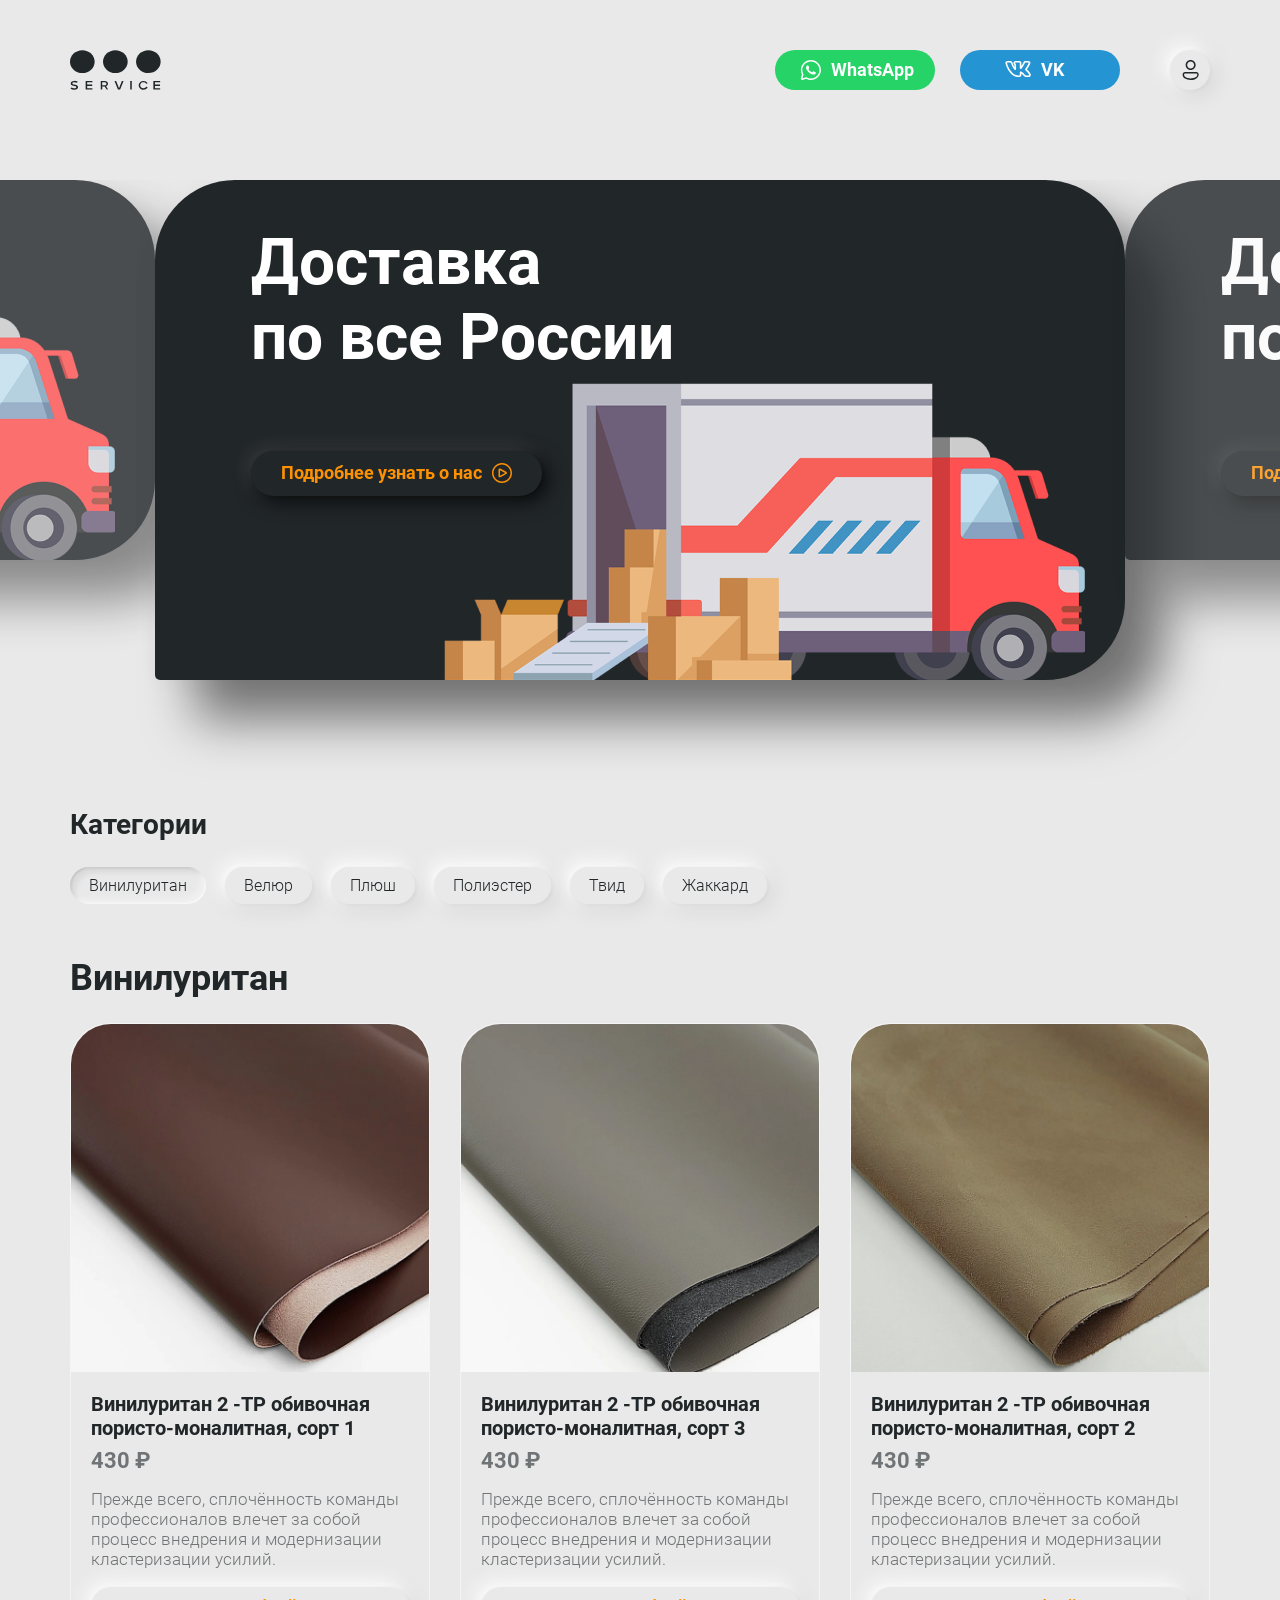
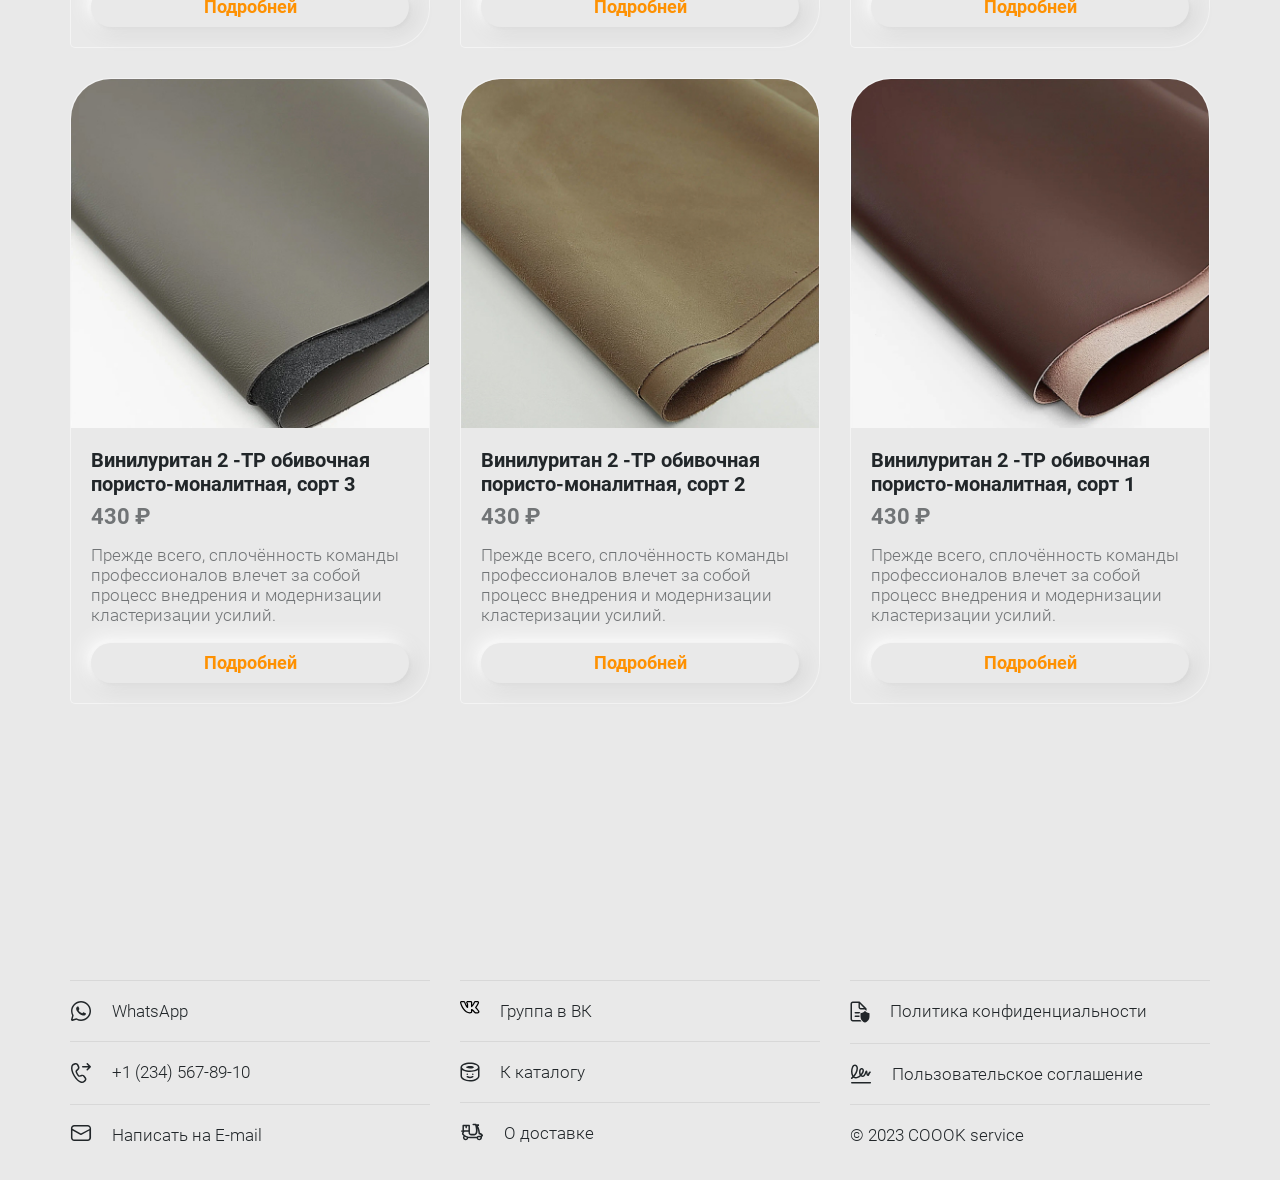
==== commit bd63c8db: "added footer" ====
--- a/app/index.html
+++ b/app/index.html
@@ -1,5 +1,6 @@
 <!DOCTYPE html>
 <html lang="en">
+
 <head>
     <meta charset="UTF-8">
     <meta http-equiv="X-UA-Compatible" content="IE=edge">
@@ -7,6 +8,7 @@
     <title>mvp-ser</title>
     <link rel="stylesheet" href="css/style.min.css">
 </head>
+
 <body>
     <header class="header">
         <div class="container">
@@ -32,38 +34,38 @@
 
     <main class="main">
         <section class="top-slider">
-                <div class="top-slider__inner">
-                    <div class="top-slider__item">
-                        <div class="top-slider__content">
-                            <h1 class="top-slider__title">Доставка<br> по все России</h1>
-                            <a href="#" class="top-slider__link">Подробнее узнать о нас</a>
-                        </div>
-                    </div>
-                    <div class="top-slider__item">
-                        <div class="top-slider__content">
-                            <h1 class="top-slider__title">Доставка<br> по все России</h1>
-                            <a href="#" class="top-slider__link">Подробнее узнать о нас</a>
-                        </div>
-                    </div>
-                    <div class="top-slider__item">
-                        <div class="top-slider__content">
-                            <h1 class="top-slider__title">Доставка<br> по все России</h1>
-                            <a href="#" class="top-slider__link">Подробнее узнать о нас</a>
-                        </div>
-                    </div>
-                    <div class="top-slider__item">
-                        <div class="top-slider__content">
-                            <h1 class="top-slider__title">Доставка<br> по все России</h1>
-                            <a href="#" class="top-slider__link">Подробнее узнать о нас</a>
-                        </div>
-                    </div>
-                    <div class="top-slider__item">
-                        <div class="top-slider__content">
-                            <h1 class="top-slider__title">Доставка<br> по все России</h1>
-                            <a href="#" class="top-slider__link">Подробнее узнать о нас</a>
-                        </div>
-                    </div>
-                </div>
+            <div class="top-slider__inner">
+                <div class="top-slider__item">
+                    <div class="top-slider__content">
+                        <h1 class="top-slider__title">Доставка<br> по все России</h1>
+                        <a href="#" class="top-slider__link">Подробнее узнать о нас</a>
+                    </div>
+                </div>
+                <div class="top-slider__item">
+                    <div class="top-slider__content">
+                        <h1 class="top-slider__title">Доставка<br> по все России</h1>
+                        <a href="#" class="top-slider__link">Подробнее узнать о нас</a>
+                    </div>
+                </div>
+                <div class="top-slider__item">
+                    <div class="top-slider__content">
+                        <h1 class="top-slider__title">Доставка<br> по все России</h1>
+                        <a href="#" class="top-slider__link">Подробнее узнать о нас</a>
+                    </div>
+                </div>
+                <div class="top-slider__item">
+                    <div class="top-slider__content">
+                        <h1 class="top-slider__title">Доставка<br> по все России</h1>
+                        <a href="#" class="top-slider__link">Подробнее узнать о нас</a>
+                    </div>
+                </div>
+                <div class="top-slider__item">
+                    <div class="top-slider__content">
+                        <h1 class="top-slider__title">Доставка<br> по все России</h1>
+                        <a href="#" class="top-slider__link">Подробнее узнать о нас</a>
+                    </div>
+                </div>
+            </div>
         </section>
 
         <section class="category">
@@ -81,6 +83,80 @@
                     <div class="category-content">
                         <div class="category-content__item category-content__item--active" id="tag-1">
                             <h2 class="category-content-title category__title">Винилуритан</h2>
+                            <div class="product">
+                                <div class="product-item">
+                                    <img src="images/product/1.jpg" alt="картинка товара" class="product-item__img">
+                                    <div class="product-item__inner">
+                                        <h4 class="product-item__title">Винилуритан 2 -TP обивочная пористо-моналитная,
+                                            сорт 1</h4>
+                                        <div class="product-item__price">430 ₽</div>
+                                        <div class="product-item__sub-text">Прежде всего, сплочённость команды
+                                            профессионалов влечет за собой процесс внедрения и модернизации
+                                            кластеризации усилий.</div>
+                                        <a href="#" class="product-item__link">Подробней</a>
+                                    </div>
+                                </div>
+                                <div class="product-item">
+                                    <img src="images/product/3.jpg" alt="картинка товара" class="product-item__img">
+                                    <div class="product-item__inner">
+                                        <h4 class="product-item__title">Винилуритан 2 -TP обивочная пористо-моналитная,
+                                            сорт 3</h4>
+                                        <div class="product-item__price">430 ₽</div>
+                                        <div class="product-item__sub-text">Прежде всего, сплочённость команды
+                                            профессионалов влечет за собой процесс внедрения и модернизации
+                                            кластеризации усилий.</div>
+                                        <a href="#" class="product-item__link">Подробней</a>
+                                    </div>
+                                </div>
+                                <div class="product-item">
+                                    <img src="images/product/2.jpg" alt="картинка товара" class="product-item__img">
+                                    <div class="product-item__inner">
+                                        <h4 class="product-item__title">Винилуритан 2 -TP обивочная пористо-моналитная,
+                                            сорт 2</h4>
+                                        <div class="product-item__price">430 ₽</div>
+                                        <div class="product-item__sub-text">Прежде всего, сплочённость команды
+                                            профессионалов влечет за собой процесс внедрения и модернизации
+                                            кластеризации усилий.</div>
+                                        <a href="#" class="product-item__link">Подробней</a>
+                                    </div>
+                                </div>
+                                <div class="product-item">
+                                    <img src="images/product/3.jpg" alt="картинка товара" class="product-item__img">
+                                    <div class="product-item__inner">
+                                        <h4 class="product-item__title">Винилуритан 2 -TP обивочная пористо-моналитная,
+                                            сорт 3</h4>
+                                        <div class="product-item__price">430 ₽</div>
+                                        <div class="product-item__sub-text">Прежде всего, сплочённость команды
+                                            профессионалов влечет за собой процесс внедрения и модернизации
+                                            кластеризации усилий.</div>
+                                        <a href="#" class="product-item__link">Подробней</a>
+                                    </div>
+                                </div>
+                                <div class="product-item">
+                                    <img src="images/product/2.jpg" alt="картинка товара" class="product-item__img">
+                                    <div class="product-item__inner">
+                                        <h4 class="product-item__title">Винилуритан 2 -TP обивочная пористо-моналитная,
+                                            сорт 2</h4>
+                                        <div class="product-item__price">430 ₽</div>
+                                        <div class="product-item__sub-text">Прежде всего, сплочённость команды
+                                            профессионалов влечет за собой процесс внедрения и модернизации
+                                            кластеризации усилий.</div>
+                                        <a href="#" class="product-item__link">Подробней</a>
+                                    </div>
+                                </div>
+                                <div class="product-item">
+                                    <img src="images/product/1.jpg" alt="картинка товара" class="product-item__img">
+                                    <div class="product-item__inner">
+                                        <h4 class="product-item__title">Винилуритан 2 -TP обивочная пористо-моналитная,
+                                            сорт 1</h4>
+                                        <div class="product-item__price">430 ₽</div>
+                                        <div class="product-item__sub-text">Прежде всего, сплочённость команды
+                                            профессионалов влечет за собой процесс внедрения и модернизации
+                                            кластеризации усилий.</div>
+                                        <a href="#" class="product-item__link">Подробней</a>
+                                    </div>
+                                </div>
+                            </div>
                         </div>
                         <div class="category-content__item" id="tag-2">Content 2</div>
                         <div class="category-content__item" id="tag-3">Content 3</div>
@@ -91,8 +167,96 @@
                 </div>
             </div>
         </section>
+
+        <footer class="footer">
+            <div class="container">
+                <div class="footer-items">
+                    <div class="footer-item">
+                        <a href="#" class="footer-item__link">
+                            <svg width="22" height="20" viewBox="0 0 22 20" fill="none"
+                                xmlns="http://www.w3.org/2000/svg">
+                                <path
+                                    d="M11.0294 0C5.52943 0 1.02943 4.5 1.02943 10C1.02943 11.6 1.42943 13.2 2.12943 14.5L1.02943 18.4C0.729427 19.3 1.62943 20.2 2.52943 19.9L6.42943 18.8C7.82943 19.6 9.42943 20 11.0294 20C16.5294 20 21.0294 15.5 21.0294 10C21.0294 4.5 16.5294 0 11.0294 0ZM11.0294 1.5C15.7294 1.5 19.5294 5.3 19.5294 10C19.5294 14.7 15.7294 18.5 11.0294 18.5C9.52943 18.5 8.12943 18.1 6.92943 17.4C6.72943 17.3 6.52943 17.3 6.32943 17.3L2.62943 18.3L3.62943 14.6C3.72943 14.4 3.62943 14.2 3.52943 14C2.82943 12.8 2.42943 11.4 2.42943 9.9C2.52943 5.3 6.32943 1.5 11.0294 1.5ZM7.62943 5.5C7.52943 5.5 7.22943 5.6 7.02943 5.8C6.82943 6 6.12943 6.6 6.12943 7.8C6.12943 9 7.02943 10.1 7.12943 10.3C7.22943 10.5 8.82943 12.9 11.2294 13.9C13.2294 14.7 13.6294 14.5 14.1294 14.5C14.5294 14.5 15.5294 13.9 15.7294 13.4C15.9294 12.8 15.9294 12.4 15.8294 12.3C15.7294 12.2 15.6294 12.1 15.3294 12C15.1294 11.9 13.9294 11.3 13.7294 11.2C13.5294 11.1 13.3294 11.1 13.2294 11.3C13.0294 11.5 12.6294 12.1 12.4294 12.2C12.3294 12.4 12.1294 12.4 11.9294 12.3C11.7294 12.2 10.9294 11.9 10.0294 11.1C9.32943 10.5 8.82943 9.7 8.72943 9.4C8.52943 9.2 8.72943 9 8.82943 8.9C8.92943 8.8 9.02943 8.6 9.12943 8.5C9.22943 8.4 9.32943 8.3 9.32943 8.1C9.42943 7.9 9.32943 7.8 9.32943 7.7C9.32943 7.6 8.82943 6.4 8.62943 5.9C8.42943 5.5 8.22943 5.5 8.12943 5.5C7.92943 5.5 7.82943 5.5 7.62943 5.5Z"
+                                    fill="#212629" />
+                            </svg>
+
+                            WhatsApp</a>
+                        <a href="tel:+12345678910" class="footer-item__link">
+                            <svg width="22" height="22" viewBox="0 0 22 22" fill="none"
+                                xmlns="http://www.w3.org/2000/svg">
+                                <path
+                                    d="M17.1814 0.993744C16.7814 0.993744 16.4814 1.29374 16.4814 1.79374C16.4814 1.99374 16.5814 2.19374 16.6814 2.29374L18.3814 3.99374H12.6814C12.2814 3.99374 11.9814 4.29374 11.9814 4.69374C11.9814 5.09374 12.2814 5.49374 12.6814 5.49374H18.3814L16.6814 7.19374C16.3814 7.49374 16.3814 7.99374 16.6814 8.29374C16.9814 8.59374 17.4814 8.59374 17.7814 8.29374L20.7814 5.29374C21.0814 4.99374 21.0814 4.49374 20.7814 4.19374L17.7814 1.19374C17.5814 1.09374 17.3814 0.993744 17.1814 0.993744ZM5.98138 0.993744C5.68138 0.993744 5.38138 0.993744 4.98138 1.09374L3.78138 1.49374C2.58138 1.79374 1.58138 2.79374 1.28138 4.09374C0.481384 6.89374 1.38138 10.1937 3.58138 13.9937C5.78138 17.6937 8.28138 20.0937 11.0814 20.8937C12.3814 21.1937 13.7814 20.8937 14.6814 19.9937L15.5814 19.1937C16.5814 18.2937 16.7814 16.6937 15.8814 15.5937L14.5814 13.7937C13.8814 12.8937 12.6814 12.3937 11.4814 12.7937L9.48138 13.3937C9.38138 13.3937 9.18138 13.2937 8.98138 13.1937C8.68138 12.8937 8.18138 12.3937 7.78138 11.5937C7.38138 10.6937 7.18138 10.0937 7.08138 9.79374C6.98138 9.39374 6.98138 9.39374 6.98138 9.29374C6.98138 9.19374 6.98138 9.19374 7.08138 9.19374L8.58138 7.79374C9.48138 6.99374 9.78138 5.69374 9.28138 4.59374L8.38138 2.59374C7.88138 1.69374 6.98138 1.09374 5.98138 0.993744ZM5.88138 2.49374C6.38138 2.49374 6.78138 2.79374 6.98138 3.19374L7.88138 5.19374C8.08138 5.69374 7.98138 6.19374 7.58138 6.59374L6.08138 7.99374C5.78138 8.29374 5.58138 8.69374 5.48138 9.09374C5.48138 9.19374 5.48138 9.59374 5.58138 10.0937C5.68138 10.5937 5.98138 11.2937 6.58138 12.1937C7.08138 13.0937 7.58138 13.6937 8.08138 14.1937C8.28138 14.3937 8.98138 15.0937 9.98138 14.7937L11.9814 14.1937C12.4814 13.9937 13.0814 14.1937 13.3814 14.6937L14.6814 16.4937C15.0814 16.9937 14.9814 17.6937 14.4814 18.0937L13.5814 18.8937C12.9814 19.3937 12.1814 19.5937 11.3814 19.3937C9.08138 18.7937 6.78138 16.6937 4.78138 13.1937C2.78138 9.69374 2.08138 6.69374 2.68138 4.49374C2.88138 3.79374 3.48138 3.09374 4.28138 2.89374L5.48138 2.49374C5.58138 2.49374 5.78138 2.49374 5.88138 2.49374Z"
+                                    fill="#212629" />
+                            </svg>
+
+
+                            +1 (234) 567-89-10</a>
+                        <a href="#" class="footer-item__link">
+                            <svg width="22" height="16" viewBox="0 0 22 16" fill="none"
+                                xmlns="http://www.w3.org/2000/svg">
+                                <path
+                                    d="M4.25001 0C2.45001 0 0.950012 1.5 0.950012 3.3V12.8C0.950012 14.5 2.45001 16 4.25001 16H17.75C19.55 16 21.05 14.5 21.05 12.7V3.3C20.95 1.5 19.45 0 17.75 0H4.25001ZM4.25001 1.5H17.75C18.75 1.5 19.55 2.3 19.55 3.3V3.9L10.95 8.4L2.45001 3.8V3.3C2.45001 2.3 3.25001 1.5 4.25001 1.5ZM2.45001 5.5L10.55 9.9C10.75 10 11.05 10 11.25 9.9L19.35 5.5V12.7C19.35 13.7 18.55 14.5 17.55 14.5H4.25001C3.25001 14.5 2.45001 13.7 2.45001 12.7V5.5Z"
+                                    fill="#212629" />
+                            </svg>
+
+                            Написать на E-mail</a>
+                    </div>
+                    <div class="footer-item">
+                        <a href="#" class="footer-item__link">
+                            <svg width="20" height="13" viewBox="0 0 20 13" fill="none"
+                                xmlns="http://www.w3.org/2000/svg">
+                                <path fill-rule="evenodd" clip-rule="evenodd"
+                                    d="M19.2958 10.0958C18.8426 9.18292 18.2453 8.349 17.5271 7.62608C17.2827 7.34192 16.9961 7.0615 16.7723 6.84267L16.7411 6.81208C16.6257 6.69908 16.5303 6.60533 16.4523 6.52458C17.4344 5.15892 18.275 3.69663 18.9608 2.16018L18.9885 2.09819L19.0079 2.03313C19.098 1.73073 19.2018 1.15567 18.8346 0.635976C18.455 0.0988257 17.8472 0.00195069 17.4402 0.00195069H15.5676C15.1773 -0.015941 14.7907 0.0895927 14.4632 0.304151C14.1332 0.520326 13.8807 0.835651 13.7418 1.20425C13.3386 2.16483 12.834 3.0785 12.2373 3.92998V1.73558C12.2373 1.45192 12.2106 0.977409 11.9068 0.576909C11.5432 0.0973757 11.0173 0.00195069 10.6522 0.00195069H7.6809C7.29809 -0.00689931 6.92578 0.129976 6.63967 0.385493C6.34667 0.647159 6.1671 1.01268 6.13906 1.40453L6.13641 1.44164V1.47886C6.13641 1.88343 6.29672 2.18185 6.42479 2.36953C6.48213 2.45356 6.54347 2.53005 6.58221 2.57836L6.59115 2.58951C6.63246 2.64103 6.66003 2.67541 6.68771 2.71305C6.7605 2.81207 6.8652 2.96473 6.89483 3.35978V4.58725C6.38258 3.74519 5.84222 2.62464 5.43563 1.42787L5.42939 1.4095L5.42247 1.39138C5.3211 1.12586 5.1585 0.739526 4.83284 0.443884C4.4524 0.0985092 4.00242 0.00195069 3.59318 0.00195069H1.69323C1.27922 0.00195069 0.780108 0.0988093 0.407698 0.491659C0.0414775 0.877984 0 1.34089 0 1.58702V1.69796L0.0233658 1.80641C0.54962 4.24901 1.63397 6.53642 3.19122 8.48975C3.89723 9.60308 4.8539 10.5363 5.98511 11.2146C7.13437 11.9038 8.43092 12.3099 9.76792 12.3998L9.80275 12.4021H9.83775C10.4426 12.4021 11.0732 12.3499 11.5473 12.0339C12.187 11.6077 12.2373 10.953 12.2373 10.6268V9.6785C12.4014 9.81117 12.6051 9.98983 12.8544 10.2299C13.1558 10.5316 13.3958 10.793 13.6017 11.0212L13.7115 11.1433C13.8713 11.3213 14.0293 11.4973 14.1726 11.6413C14.3527 11.8223 14.5747 12.0218 14.8538 12.1691C15.1559 12.3287 15.4731 12.4008 15.81 12.4008H17.7113C18.1117 12.4008 18.6863 12.3061 19.0902 11.8378C19.5303 11.3275 19.4967 10.702 19.3583 10.2525L19.3334 10.1717L19.2958 10.0958ZM14.5297 10.1838C14.3158 9.94658 14.0577 9.66533 13.7315 9.33925L13.7288 9.33658C12.5988 8.247 12.0707 8.05717 11.6973 8.05717C11.4988 8.05717 11.279 8.0795 11.1364 8.25708C11.0691 8.34092 11.0337 8.44208 11.0139 8.5475C10.9941 8.65275 10.9873 8.77633 10.9873 8.91708V10.6268C10.9873 10.8391 10.9523 10.9282 10.8542 10.9937C10.7233 11.0809 10.4437 11.1516 9.84475 11.1521C8.70775 11.0746 7.60534 10.7287 6.62791 10.1426C5.64848 9.55534 4.82258 8.74375 4.21823 7.77475L4.21165 7.76425L4.20387 7.7545C2.75281 5.94842 1.74169 3.82976 1.25025 1.56592C1.25292 1.45678 1.27656 1.39204 1.31487 1.35163C1.35434 1.30998 1.44999 1.25195 1.69323 1.25195H3.59318C3.80453 1.25195 3.91392 1.29793 3.99264 1.36939C4.08189 1.45042 4.1593 1.58801 4.25334 1.83368C4.71968 3.20533 5.35032 4.48808 5.9475 5.43125C6.24598 5.90267 6.53974 6.29508 6.80441 6.57233C6.93652 6.71083 7.0661 6.8255 7.18975 6.90708C7.30943 6.986 7.44512 7.04825 7.58465 7.04825C7.65828 7.04825 7.7444 7.04067 7.82732 7.00392C7.91652 6.9645 7.98576 6.89867 8.03465 6.81042C8.12113 6.65442 8.14483 6.42333 8.14483 6.12058V3.31749L8.14442 3.31092C8.10122 2.62897 7.89533 2.24536 7.69484 1.97265C7.6509 1.91288 7.60757 1.8589 7.56966 1.81166L7.55928 1.79872C7.51764 1.7468 7.48452 1.70485 7.4573 1.66496C7.40742 1.59187 7.38809 1.54091 7.38651 1.4863C7.39302 1.42148 7.42357 1.36134 7.47229 1.31783C7.52287 1.27266 7.58905 1.24914 7.6568 1.25195H10.6522C10.8239 1.25195 10.8818 1.29385 10.9108 1.33223C10.9519 1.38642 10.9873 1.49911 10.9873 1.73558V5.50942C10.9873 5.95767 11.1939 6.26117 11.494 6.26117C11.8393 6.26117 12.0883 6.05167 12.5236 5.61633L12.5308 5.60908L12.5373 5.60108C13.513 4.41133 14.3104 3.08582 14.9039 1.66619L14.9077 1.65555C14.9523 1.53011 15.0367 1.42272 15.1482 1.34975C15.2595 1.27679 15.3917 1.24227 15.5245 1.25146L15.5317 1.25195H17.4402C17.7004 1.25195 17.7861 1.31819 17.8137 1.35737C17.8432 1.39904 17.8637 1.48837 17.8137 1.66354C17.1294 3.19388 16.2833 4.6465 15.29 5.997L15.2838 6.0065C15.1873 6.154 15.0816 6.31717 15.0663 6.5045C15.0498 6.70567 15.1369 6.88858 15.2892 7.08458C15.4002 7.24867 15.6291 7.47275 15.8613 7.70008L15.8833 7.7215C16.1268 7.95983 16.3905 8.218 16.6023 8.468L16.6079 8.47458L16.6141 8.48075C17.2453 9.11042 17.7703 9.83834 18.1683 10.636C18.2319 10.8532 18.193 10.9642 18.1436 11.0214C18.0858 11.0884 17.9563 11.1508 17.7113 11.1508H15.81C15.6615 11.1508 15.5469 11.1216 15.4374 11.0638C15.3233 11.0035 15.206 10.9077 15.0588 10.7598C14.9403 10.6406 14.8108 10.4964 14.6528 10.3207C14.6137 10.2771 14.5728 10.2314 14.5297 10.1838Z"
+                                    fill="black" />
+                            </svg>
+
+                            Группа в ВК</a>
+                        <a href="#" class="footer-item__link">
+                            <svg width="20" height="20" viewBox="0 0 20 20" fill="none"
+                                xmlns="http://www.w3.org/2000/svg">
+                                <path
+                                    d="M10 0.5C7.5 0.5 5.2 1 3.5 1.7C2.6 2.1 1.9 2.6 1.4 3.2C0.9 3.8 0.5 4.5 0.5 5.3C0.5 5.4 0.5 5.5 0.5 5.6C0.5 5.7 0.5 5.7 0.5 5.8V14.1C0.5 15.8 1.7 17.2 3.5 18.1C5.3 19 7.5 19.5 10 19.5C12.5 19.5 14.8 19 16.5 18C18.2 17 19.5 15.7 19.5 14V5.2C19.5 5.1 19.5 5 19.4 4.9C19.3 4.3 19 3.7 18.5 3.2C18 2.6 17.2 2.1 16.4 1.7C14.8 1 12.5 0.5 10 0.5ZM10 2C12.3 2 14.4 2.4 15.9 3.1C16.6 3.4 17.2 3.8 17.5 4.2C17.8 4.6 18 4.9 18 5.3C18 5.6 17.9 6 17.5 6.4C17.1 6.8 16.6 7.2 15.9 7.5C14.4 8.1 12.3 8.5 10 8.5C7.7 8.5 5.6 8.1 4.1 7.4C3.4 7.1 2.8 6.7 2.5 6.3C2.2 5.9 2 5.6 2 5.3C2 5 2.1 4.6 2.5 4.2C2.8 3.8 3.4 3.4 4.1 3.1C5.6 2.4 7.7 2 10 2ZM10 4C7.8 4 6 4.6 6.1 5.3C6.1 5.9 7.8 6.5 10 6.5C12.2 6.5 14 5.9 13.9 5.2C13.9 4.5 12.1 4 10 4ZM18 7.9V14C18 14.9 17.3 15.9 15.8 16.7C14.4 17.5 12.3 18 10 18C7.7 18 5.6 17.5 4.2 16.7C2.8 15.9 2 14.9 2 14V7.9C2.4 8.2 2.9 8.5 3.5 8.8C5.2 9.6 7.5 10 10 10C12.5 10 14.8 9.5 16.5 8.8C17 8.5 17.6 8.2 18 7.9ZM7.3 11.5C6.8 11.5 6.5 11.8 6.5 12.2C6.5 12.6 6.8 13 7.3 13C7.8 13 8.1 12.7 8.1 12.2C8.1 11.7 7.7 11.5 7.3 11.5ZM12.8 11.5C12.4 11.5 12 11.8 12 12.3C12 12.8 12.3 13.1 12.8 13.1C13.3 13.1 13.6 12.8 13.6 12.3C13.6 11.8 13.2 11.5 12.8 11.5ZM7.3 14C6.9 14 6.5 14.3 6.5 14.7C6.5 15 6.6 15.2 6.8 15.3C8.7 16.7 11.3 16.7 13.2 15.3C13.5 15.1 13.6 14.6 13.4 14.3C13.2 14 12.7 13.9 12.4 14.1C11 15.1 9.2 15.1 7.8 14.1C7.6 14 7.4 14 7.3 14Z"
+                                    fill="#212629" />
+                            </svg>
+
+                            К каталогу</a>
+                        <a href="#" class="footer-item__link">
+                            <svg width="24" height="18" viewBox="0 0 24 18" fill="none"
+                                xmlns="http://www.w3.org/2000/svg">
+                                <path
+                                    d="M15.7455 0.799988H15.6455H13.2455C12.8455 0.799988 12.4455 1.09999 12.4455 1.49999C12.4455 1.89999 12.7455 2.29999 13.1455 2.29999H15.0455C15.3455 2.99999 15.9455 5.09999 15.9455 7.59999C15.9455 8.89999 15.6455 9.79999 15.3455 10.2C15.0455 10.7 14.6455 10.8 14.1455 10.8H10.7455C10.2455 10.8 9.9455 10.5 9.9455 10.1V8.09999V2.59999C9.9455 2.09999 9.6455 1.79999 9.2455 1.79999H6.3455H6.2455H6.1455H3.2455C2.7455 1.79999 2.4455 2.09999 2.4455 2.59999V7.39999H1.7455C1.2455 7.29999 0.945496 7.59999 0.945496 7.99999C0.945496 8.49999 1.2455 8.79999 1.6455 8.79999H2.5455C2.2455 9.39999 1.9455 10.2 1.9455 11.1C1.9455 11.3 2.0455 11.5 2.1455 11.6C2.1455 11.6 2.6455 12.2 3.5455 12.9C3.2455 13.4 2.9455 13.9 2.9455 14.5C2.9455 16 4.1455 17.2 5.7455 17.2C7.0455 17.2 8.1455 16.3 8.4455 15.1C8.8455 15.2 9.2455 15.2 9.6455 15.2H16.6455C16.9455 16.3 18.0455 17.2 19.2455 17.2C20.7455 17.2 22.0455 16 22.0455 14.5C22.0455 14.3 22.0455 14.1 21.9455 13.9L22.8455 13C23.0455 12.8 23.1455 12.4 22.9455 12.1C22.9455 12.1 21.9455 10.3 19.9455 9.79999C19.8455 6.99999 18.8455 4.69999 17.9455 3.09999H18.7455C18.8455 3.09999 19.0455 2.99999 19.0455 2.79999V1.59999C19.0455 1.49999 18.9455 1.29999 18.7455 1.29999H17.3455C17.1455 1.29999 16.8455 1.39999 16.7455 1.49999C16.5455 1.19999 16.4455 1.09999 16.3455 0.999988C16.0455 0.899988 15.9455 0.799988 15.7455 0.799988ZM3.9455 3.29999H5.4455V4.59999C5.4455 4.99999 5.7455 5.39999 6.1455 5.39999C6.6455 5.29999 6.9455 4.99999 6.9455 4.59999V3.29999H8.4455V7.29999H4.3455C4.2455 7.29999 4.2455 7.29999 4.1455 7.29999H3.9455V3.29999ZM17.3455 5.39999C17.9455 6.79999 18.4455 8.59999 18.4455 10.6C18.4455 11 18.7455 11.3 19.2455 11.4C20.3455 11.4 20.9455 12.1 21.2455 12.6L20.9455 12.8C20.8455 12.8 20.7455 12.8 20.7455 12.8H18.7455C17.9455 12.8 17.3455 13.2 16.9455 13.6C16.8455 13.7 16.8455 13.7 16.8455 13.8H9.5455C6.3455 13.8 3.8455 11.2 3.5455 10.8C3.6455 9.69999 4.2455 8.99999 4.5455 8.79999H8.5455V10.1C8.5455 11.3 9.5455 12.4 10.8455 12.4H14.3455C15.2455 12.4 16.1455 12 16.7455 11.1C17.3455 10.3 17.6455 9.09999 17.6455 7.59999C17.4455 6.79999 17.4455 6.09999 17.3455 5.39999ZM4.7455 13.8C5.3455 14.2 6.1455 14.6 6.9455 14.8C6.8455 15.4 6.3455 15.8 5.7455 15.8C5.0455 15.8 4.4455 15.2 4.4455 14.5C4.4455 14.3 4.5455 14 4.7455 13.8ZM18.7455 14.3H20.4455C20.4455 14.4 20.4455 14.5 20.4455 14.6C20.4455 15.3 19.8455 15.9 19.1455 15.9C18.4455 15.9 17.9455 15.4 17.9455 14.8C17.9455 14.8 17.9455 14.7 18.0455 14.7C18.1455 14.4 18.2455 14.3 18.7455 14.3Z"
+                                    fill="#212629" />
+                            </svg>
+
+                            О доставке</a>
+                    </div>
+                    <div class="footer-item">
+                        <a href="#" class="footer-item__link">
+                            <svg width="20" height="22" viewBox="0 0 20 22" fill="none"
+                                xmlns="http://www.w3.org/2000/svg">
+                                <path
+                                    d="M2.8 0.5C1.5 0.5 0.5 1.5 0.5 2.8V18.3C0.5 19.5 1.5 20.5 2.8 20.5H11.5C11.1 20.1 10.7 19.6 10.4 19H2.8C2.4 19 2 18.6 2 18.2V2.8C2 2.4 2.3 2 2.8 2H8.5V6.3C8.5 7.5 9.5 8.5 10.8 8.5H15.1V9C15.6 9 16 9.2 16.3 9.6C16.4 9.7 16.5 9.9 16.6 10V7.8C16.6 7.6 16.5 7.4 16.4 7.3L9.8 0.7C9.6 0.6 9.4 0.5 9.3 0.5H2.8ZM10 3.1L13.9 7H10.7C10.3 7 9.9 6.6 9.9 6.2V3.1H10ZM15 10C14.9 10 14.7 10.1 14.6 10.2C13.2 12 11 12 11 12C10.7 12 10.5 12.2 10.5 12.5V15.5C10.5 20.4 14.9 21.5 14.9 21.5H15H15.1C15.1 21.5 19.5 20.4 19.5 15.5V12.5C19.5 12.2 19.2 12 19 12C19 12 16.8 12 15.4 10.2C15.3 10.1 15.1 10 15 10ZM5.3 11C4.9 11 4.5 11.4 4.5 11.8C4.5 12.2 4.9 12.5 5.3 12.5H9.5C9.5 11.7 10.1 11.1 10.8 11H5.3ZM5.3 14.5C4.9 14.5 4.5 14.9 4.5 15.3C4.5 15.7 4.9 16.1 5.3 16.1H9.5V15.5V14.5H5.3Z"
+                                    fill="#212629" />
+                            </svg>
+
+                            Политика конфиденциальности</a>
+                        <a href="#" class="footer-item__link">
+                            <svg width="22" height="20" viewBox="0 0 22 20" fill="none"
+                                xmlns="http://www.w3.org/2000/svg">
+                                <path
+                                    d="M4.99056 0.5C3.69056 0.5 2.59056 1.4 1.99056 2.7C1.39056 4 0.990563 5.6 0.990563 7.5C0.990563 9.3 1.39056 10.9 2.09056 12.3C2.19056 12.4 2.29056 12.5 2.29056 12.6C1.69056 13.2 1.19056 13.7 1.19056 13.7C0.890563 13.9 0.790563 14.4 1.09056 14.8C1.29056 15.1 1.79056 15.2 2.19056 14.9C2.19056 14.9 2.69056 14.4 3.39056 13.8C4.09056 14.2 4.89056 14.5 5.79056 14.5C7.59056 14.5 9.39056 13.6 10.7906 12.3C11.2906 12.7 11.8906 13 12.5906 13C13.4906 13 14.1906 12.5 14.6906 12C15.1906 11.5 15.5906 10.8 15.8906 10.1C16.0906 9.7 16.1906 9.4 16.2906 9.1C16.2906 9.2 16.2906 9.3 16.2906 9.4C16.3906 9.9 16.3906 10.5 16.5906 10.9C16.6906 11.1 16.7906 11.4 16.9906 11.6C17.1906 11.8 17.5906 12 17.8906 12C18.3906 12 18.7906 11.7 18.9906 11.4C19.1906 11.1 19.2906 10.8 19.4906 10.5C19.7906 9.9 19.9906 9.3 20.5906 8.8C20.8906 8.5 20.9906 8.1 20.6906 7.7C20.3906 7.3 19.9906 7.3 19.5906 7.6C18.6906 8.3 18.2906 9.2 17.9906 9.8C17.8906 10 17.8906 10.1 17.7906 10.2C17.6906 9.9 17.5906 9.5 17.5906 9.1C17.4906 8.6 17.4906 8.1 17.3906 7.7C17.3906 7.5 17.2906 7.3 17.1906 7C17.2906 6.8 16.9906 6.5 16.4906 6.5C15.9906 6.5 15.7906 6.8 15.5906 7C15.3906 7.2 15.3906 7.5 15.2906 7.7C15.0906 8.2 14.7906 8.8 14.5906 9.4C14.2906 10 13.9906 10.6 13.5906 10.9C13.2906 11.3 12.8906 11.4 12.5906 11.4C12.2906 11.4 12.0906 11.3 11.7906 11.2C13.0906 9.8 13.9906 8.1 13.9906 6.5C13.9906 6 13.7906 5.4 13.4906 4.9C13.0906 4.4 12.4906 4 11.7906 4C10.7906 4 9.99056 4.6 9.59056 5.3C9.19056 6.1 8.99056 7.1 8.99056 8.3C8.99056 9.2 9.19056 10.3 9.69056 11.2C8.49056 12.3 7.09056 13.1 5.69056 13.1C5.19056 13.1 4.69056 13 4.39056 12.7C6.09056 10.7 7.99056 7.8 7.99056 4.3C7.99056 3.7 7.89056 2.8 7.39056 2.1C6.89056 1.4 6.19056 0.5 4.99056 0.5ZM4.99056 2C5.59056 2 5.89056 2.3 6.09056 2.7C6.39056 3.2 6.49056 3.8 6.49056 4.2C6.49056 7 4.89056 9.6 3.39056 11.4C2.89056 10.4 2.49056 9 2.49056 7.5C2.49056 5.7 2.79056 4.3 3.29056 3.3C3.79056 2.3 4.29056 2 4.99056 2ZM11.7906 5.5C12.0906 5.5 12.1906 5.6 12.2906 5.8C12.3906 6 12.4906 6.3 12.4906 6.5C12.4906 7.4 11.7906 8.7 10.8906 9.9C10.6906 9.4 10.4906 8.8 10.4906 8.3C10.4906 7.3 10.6906 6.5 10.8906 6.1C11.1906 5.6 11.3906 5.5 11.7906 5.5ZM1.79056 18C1.39056 18 0.990563 18.3 0.990563 18.7C0.990563 19.2 1.29056 19.5 1.79056 19.5H20.2906C20.6906 19.5 21.0906 19.2 21.0906 18.8C21.0906 18.4 20.7906 18 20.3906 18H1.79056Z"
+                                    fill="#212629" />
+                            </svg>
+
+                            Пользовательское соглашение</a>
+                        <div class="footer-item__link-ser">© 2023 COOOK service</div>
+                    </div>
+                </div>
+            </div>
+        </footer>
     </main>
 
     <script src="js/main.min.js"></script>
 </body>
+
 </html>
--- a/app/css/style.min.css
+++ b/app/css/style.min.css
@@ -1 +1 @@
-body{font-family:"Roboto-Light",sans-serif;font-weight:300}.category__title,.category__inner-title,.top-slider__link,.top-slider__title,.header-inner__btn-item{font-family:"Roboto-Bold",sans-serif;font-weight:700}@font-face{font-family:"Roboto-Bold";font-weight:700;font-style:normal;font-display:swap;src:local("Roboto-Bold"),url("../fonts/Roboto-Bold.woff2") format("woff2"),url("../fonts/Roboto-Bold.woff") format("woff")}@font-face{font-family:"Roboto-Light";font-weight:300;font-style:normal;font-display:swap;src:local("Roboto-Light"),url("../fonts/Roboto-Light.woff2") format("woff2"),url("../fonts/Roboto-Light.woff") format("woff")}html{-webkit-box-sizing:border-box;box-sizing:border-box}*,*::after,*::before{-webkit-box-sizing:inherit;box-sizing:inherit}ul[class],ol[class]{padding:0}body,h1,h2,h3,h4,h5,h6,p,ul,ol,li,figure,figcaption,blockquote,dl,dd{margin:0}ul[class]{list-style:none}a{text-decoration:none;color:#fe9102}img{max-width:100%;display:block}input,button,textarea,select{font:inherit}.slick-slider{position:relative;display:block;-webkit-box-sizing:border-box;box-sizing:border-box;-webkit-touch-callout:none;-webkit-user-select:none;-moz-user-select:none;-ms-user-select:none;user-select:none;-ms-touch-action:pan-y;touch-action:pan-y;-webkit-tap-highlight-color:rgba(0,0,0,0)}.slick-list{position:relative;overflow:hidden;display:block;margin:0;padding:0}.slick-list:focus{outline:none}.slick-list.dragging{cursor:pointer;cursor:hand}.slick-slider .slick-track,.slick-slider .slick-list{-webkit-transform:translate3d(0, 0, 0);-ms-transform:translate3d(0, 0, 0);transform:translate3d(0, 0, 0)}.slick-track{position:relative;left:0;top:0;display:block;margin-left:auto;margin-right:auto}.slick-track:before,.slick-track:after{content:"";display:table}.slick-track:after{clear:both}.slick-loading .slick-track{visibility:hidden}.slick-slide{float:left;height:100%;min-height:1px;display:none}[dir=rtl] .slick-slide{float:right}.slick-slide img{display:block}.slick-slide.slick-loading img{display:none}.slick-slide.dragging img{pointer-events:none}.slick-initialized .slick-slide{display:block}.slick-loading .slick-slide{visibility:hidden}.slick-vertical .slick-slide{display:block;height:auto;border:1px solid rgba(0,0,0,0)}.slick-arrow.slick-hidden{display:none}body.compensate-for-scrollbar{overflow:hidden}.fancybox-active{height:auto}.fancybox-is-hidden{left:-9999px;margin:0;position:absolute !important;top:-9999px;visibility:hidden}.fancybox-container{-webkit-backface-visibility:hidden;height:100%;left:0;outline:none;position:fixed;-webkit-tap-highlight-color:transparent;top:0;-ms-touch-action:manipulation;touch-action:manipulation;-webkit-transform:translateZ(0);transform:translateZ(0);width:100%;z-index:99992}.fancybox-container *{-webkit-box-sizing:border-box;box-sizing:border-box}.fancybox-outer,.fancybox-inner,.fancybox-bg,.fancybox-stage{bottom:0;left:0;position:absolute;right:0;top:0}.fancybox-outer{-webkit-overflow-scrolling:touch;overflow-y:auto}.fancybox-bg{background:rgb(30, 30, 30);opacity:0;-webkit-transition-duration:inherit;-o-transition-duration:inherit;transition-duration:inherit;-webkit-transition-property:opacity;-o-transition-property:opacity;transition-property:opacity;-webkit-transition-timing-function:cubic-bezier(0.47, 0, 0.74, 0.71);-o-transition-timing-function:cubic-bezier(0.47, 0, 0.74, 0.71);transition-timing-function:cubic-bezier(0.47, 0, 0.74, 0.71)}.fancybox-is-open .fancybox-bg{opacity:.9;-webkit-transition-timing-function:cubic-bezier(0.22, 0.61, 0.36, 1);-o-transition-timing-function:cubic-bezier(0.22, 0.61, 0.36, 1);transition-timing-function:cubic-bezier(0.22, 0.61, 0.36, 1)}.fancybox-infobar,.fancybox-toolbar,.fancybox-caption,.fancybox-navigation .fancybox-button{direction:ltr;opacity:0;position:absolute;-webkit-transition:opacity .25s ease,visibility 0s ease .25s;-o-transition:opacity .25s ease,visibility 0s ease .25s;transition:opacity .25s ease,visibility 0s ease .25s;visibility:hidden;z-index:99997}.fancybox-show-infobar .fancybox-infobar,.fancybox-show-toolbar .fancybox-toolbar,.fancybox-show-caption .fancybox-caption,.fancybox-show-nav .fancybox-navigation .fancybox-button{opacity:1;-webkit-transition:opacity .25s ease 0s,visibility 0s ease 0s;-o-transition:opacity .25s ease 0s,visibility 0s ease 0s;transition:opacity .25s ease 0s,visibility 0s ease 0s;visibility:visible}.fancybox-infobar{color:#ccc;font-size:13px;-webkit-font-smoothing:subpixel-antialiased;height:44px;left:0;line-height:44px;min-width:44px;mix-blend-mode:difference;padding:0 10px;pointer-events:none;top:0;-webkit-touch-callout:none;-webkit-user-select:none;-moz-user-select:none;-ms-user-select:none;user-select:none}.fancybox-toolbar{right:0;top:0}.fancybox-stage{direction:ltr;overflow:visible;-webkit-transform:translateZ(0);transform:translateZ(0);z-index:99994}.fancybox-is-open .fancybox-stage{overflow:hidden}.fancybox-slide{-webkit-backface-visibility:hidden;display:none;height:100%;left:0;outline:none;overflow:auto;-webkit-overflow-scrolling:touch;padding:44px;position:absolute;text-align:center;top:0;-webkit-transition-property:opacity,-webkit-transform;transition-property:opacity,-webkit-transform;-o-transition-property:transform,opacity;transition-property:transform,opacity;transition-property:transform,opacity,-webkit-transform;white-space:normal;width:100%;z-index:99994}.fancybox-slide::before{content:"";display:inline-block;font-size:0;height:100%;vertical-align:middle;width:0}.fancybox-is-sliding .fancybox-slide,.fancybox-slide--previous,.fancybox-slide--current,.fancybox-slide--next{display:block}.fancybox-slide--image{overflow:hidden;padding:44px 0}.fancybox-slide--image::before{display:none}.fancybox-slide--html{padding:6px}.fancybox-content{background:#fff;display:inline-block;margin:0;max-width:100%;overflow:auto;-webkit-overflow-scrolling:touch;padding:44px;position:relative;text-align:left;vertical-align:middle}.fancybox-slide--image .fancybox-content{-webkit-animation-timing-function:cubic-bezier(0.5, 0, 0.14, 1);animation-timing-function:cubic-bezier(0.5, 0, 0.14, 1);-webkit-backface-visibility:hidden;background:transparent;background-repeat:no-repeat;background-size:100% 100%;left:0;max-width:none;overflow:visible;padding:0;position:absolute;top:0;-ms-transform-origin:top left;-webkit-transform-origin:top left;transform-origin:top left;-webkit-transition-property:opacity,-webkit-transform;transition-property:opacity,-webkit-transform;-o-transition-property:transform,opacity;transition-property:transform,opacity;transition-property:transform,opacity,-webkit-transform;-webkit-user-select:none;-moz-user-select:none;-ms-user-select:none;user-select:none;z-index:99995}.fancybox-can-zoomOut .fancybox-content{cursor:-webkit-zoom-out;cursor:zoom-out}.fancybox-can-zoomIn .fancybox-content{cursor:-webkit-zoom-in;cursor:zoom-in}.fancybox-can-swipe .fancybox-content,.fancybox-can-pan .fancybox-content{cursor:-webkit-grab;cursor:grab}.fancybox-is-grabbing .fancybox-content{cursor:-webkit-grabbing;cursor:grabbing}.fancybox-container [data-selectable=true]{cursor:text}.fancybox-image,.fancybox-spaceball{background:transparent;border:0;height:100%;left:0;margin:0;max-height:none;max-width:none;padding:0;position:absolute;top:0;-webkit-user-select:none;-moz-user-select:none;-ms-user-select:none;user-select:none;width:100%}.fancybox-spaceball{z-index:1}.fancybox-slide--video .fancybox-content,.fancybox-slide--map .fancybox-content,.fancybox-slide--pdf .fancybox-content,.fancybox-slide--iframe .fancybox-content{height:100%;overflow:visible;padding:0;width:100%}.fancybox-slide--video .fancybox-content{background:#000}.fancybox-slide--map .fancybox-content{background:#e5e3df}.fancybox-slide--iframe .fancybox-content{background:#fff}.fancybox-video,.fancybox-iframe{background:transparent;border:0;display:block;height:100%;margin:0;overflow:hidden;padding:0;width:100%}.fancybox-iframe{left:0;position:absolute;top:0}.fancybox-error{background:#fff;cursor:default;max-width:400px;padding:40px;width:100%}.fancybox-error p{color:#444;font-size:16px;line-height:20px;margin:0;padding:0}.fancybox-button{background:rgba(30, 30, 30, 0.6);border:0;border-radius:0;-webkit-box-shadow:none;box-shadow:none;cursor:pointer;display:inline-block;height:44px;margin:0;padding:10px;position:relative;-webkit-transition:color .2s;-o-transition:color .2s;transition:color .2s;vertical-align:top;visibility:inherit;width:44px}.fancybox-button,.fancybox-button:visited,.fancybox-button:link{color:#ccc}.fancybox-button:hover{color:#fff}.fancybox-button:focus{outline:none}.fancybox-button.fancybox-focus{outline:1px dotted}.fancybox-button[disabled],.fancybox-button[disabled]:hover{color:#888;cursor:default;outline:none}.fancybox-button div{height:100%}.fancybox-button svg{display:block;height:100%;overflow:visible;position:relative;width:100%}.fancybox-button svg path{fill:currentColor;stroke-width:0}.fancybox-button--play svg:nth-child(2),.fancybox-button--fsenter svg:nth-child(2){display:none}.fancybox-button--pause svg:nth-child(1),.fancybox-button--fsexit svg:nth-child(1){display:none}.fancybox-progress{background:#ff5268;height:2px;left:0;position:absolute;right:0;top:0;-ms-transform:scaleX(0);-webkit-transform:scaleX(0);transform:scaleX(0);-ms-transform-origin:0;-webkit-transform-origin:0;transform-origin:0;-webkit-transition-property:-webkit-transform;transition-property:-webkit-transform;-o-transition-property:transform;transition-property:transform;transition-property:transform, -webkit-transform;-webkit-transition-timing-function:linear;-o-transition-timing-function:linear;transition-timing-function:linear;z-index:99998}.fancybox-close-small{background:transparent;border:0;border-radius:0;color:#ccc;cursor:pointer;opacity:.8;padding:8px;position:absolute;right:-12px;top:-44px;z-index:401}.fancybox-close-small:hover{color:#fff;opacity:1}.fancybox-slide--html .fancybox-close-small{color:currentColor;padding:10px;right:0;top:0}.fancybox-slide--image.fancybox-is-scaling .fancybox-content{overflow:hidden}.fancybox-is-scaling .fancybox-close-small,.fancybox-is-zoomable.fancybox-can-pan .fancybox-close-small{display:none}.fancybox-navigation .fancybox-button{background-clip:content-box;height:100px;opacity:0;position:absolute;top:calc(50% - 50px);width:70px}.fancybox-navigation .fancybox-button div{padding:7px}.fancybox-navigation .fancybox-button--arrow_left{left:0;left:env(safe-area-inset-left);padding:31px 26px 31px 6px}.fancybox-navigation .fancybox-button--arrow_right{padding:31px 6px 31px 26px;right:0;right:env(safe-area-inset-right)}.fancybox-caption{background:-webkit-gradient(linear, left bottom, left top, from(rgba(0, 0, 0, 0.85)), color-stop(50%, rgba(0, 0, 0, 0.3)), color-stop(65%, rgba(0, 0, 0, 0.15)), color-stop(75.5%, rgba(0, 0, 0, 0.075)), color-stop(82.85%, rgba(0, 0, 0, 0.037)), color-stop(88%, rgba(0, 0, 0, 0.019)), to(rgba(0, 0, 0, 0)));background:-o-linear-gradient(bottom, rgba(0, 0, 0, 0.85) 0%, rgba(0, 0, 0, 0.3) 50%, rgba(0, 0, 0, 0.15) 65%, rgba(0, 0, 0, 0.075) 75.5%, rgba(0, 0, 0, 0.037) 82.85%, rgba(0, 0, 0, 0.019) 88%, rgba(0, 0, 0, 0) 100%);background:linear-gradient(to top, rgba(0, 0, 0, 0.85) 0%, rgba(0, 0, 0, 0.3) 50%, rgba(0, 0, 0, 0.15) 65%, rgba(0, 0, 0, 0.075) 75.5%, rgba(0, 0, 0, 0.037) 82.85%, rgba(0, 0, 0, 0.019) 88%, rgba(0, 0, 0, 0) 100%);bottom:0;color:#eee;font-size:14px;font-weight:400;left:0;line-height:1.5;padding:75px 44px 25px 44px;pointer-events:none;right:0;text-align:center;z-index:99996}@supports(padding: max(0px)){.fancybox-caption{padding:75px max(44px,env(safe-area-inset-right)) max(25px,env(safe-area-inset-bottom)) max(44px,env(safe-area-inset-left))}}.fancybox-caption--separate{margin-top:-50px}.fancybox-caption__body{max-height:50vh;overflow:auto;pointer-events:all}.fancybox-caption a,.fancybox-caption a:link,.fancybox-caption a:visited{color:#ccc;text-decoration:none}.fancybox-caption a:hover{color:#fff;text-decoration:underline}.fancybox-loading{-webkit-animation:fancybox-rotate 1s linear infinite;animation:fancybox-rotate 1s linear infinite;background:transparent;border:4px solid #888;border-bottom-color:#fff;border-radius:50%;height:50px;left:50%;margin:-25px 0 0 -25px;opacity:.7;padding:0;position:absolute;top:50%;width:50px;z-index:99999}@-webkit-keyframes fancybox-rotate{100%{-webkit-transform:rotate(360deg);transform:rotate(360deg)}}@keyframes fancybox-rotate{100%{-webkit-transform:rotate(360deg);transform:rotate(360deg)}}.fancybox-animated{-webkit-transition-timing-function:cubic-bezier(0, 0, 0.25, 1);-o-transition-timing-function:cubic-bezier(0, 0, 0.25, 1);transition-timing-function:cubic-bezier(0, 0, 0.25, 1)}.fancybox-fx-slide.fancybox-slide--previous{opacity:0;-webkit-transform:translate3d(-100%, 0, 0);transform:translate3d(-100%, 0, 0)}.fancybox-fx-slide.fancybox-slide--next{opacity:0;-webkit-transform:translate3d(100%, 0, 0);transform:translate3d(100%, 0, 0)}.fancybox-fx-slide.fancybox-slide--current{opacity:1;-webkit-transform:translate3d(0, 0, 0);transform:translate3d(0, 0, 0)}.fancybox-fx-fade.fancybox-slide--previous,.fancybox-fx-fade.fancybox-slide--next{opacity:0;-webkit-transition-timing-function:cubic-bezier(0.19, 1, 0.22, 1);-o-transition-timing-function:cubic-bezier(0.19, 1, 0.22, 1);transition-timing-function:cubic-bezier(0.19, 1, 0.22, 1)}.fancybox-fx-fade.fancybox-slide--current{opacity:1}.fancybox-fx-zoom-in-out.fancybox-slide--previous{opacity:0;-webkit-transform:scale3d(1.5, 1.5, 1.5);transform:scale3d(1.5, 1.5, 1.5)}.fancybox-fx-zoom-in-out.fancybox-slide--next{opacity:0;-webkit-transform:scale3d(0.5, 0.5, 0.5);transform:scale3d(0.5, 0.5, 0.5)}.fancybox-fx-zoom-in-out.fancybox-slide--current{opacity:1;-webkit-transform:scale3d(1, 1, 1);transform:scale3d(1, 1, 1)}.fancybox-fx-rotate.fancybox-slide--previous{opacity:0;-ms-transform:rotate(-360deg);-webkit-transform:rotate(-360deg);transform:rotate(-360deg)}.fancybox-fx-rotate.fancybox-slide--next{opacity:0;-ms-transform:rotate(360deg);-webkit-transform:rotate(360deg);transform:rotate(360deg)}.fancybox-fx-rotate.fancybox-slide--current{opacity:1;-ms-transform:rotate(0deg);-webkit-transform:rotate(0deg);transform:rotate(0deg)}.fancybox-fx-circular.fancybox-slide--previous{opacity:0;-webkit-transform:scale3d(0, 0, 0) translate3d(-100%, 0, 0);transform:scale3d(0, 0, 0) translate3d(-100%, 0, 0)}.fancybox-fx-circular.fancybox-slide--next{opacity:0;-webkit-transform:scale3d(0, 0, 0) translate3d(100%, 0, 0);transform:scale3d(0, 0, 0) translate3d(100%, 0, 0)}.fancybox-fx-circular.fancybox-slide--current{opacity:1;-webkit-transform:scale3d(1, 1, 1) translate3d(0, 0, 0);transform:scale3d(1, 1, 1) translate3d(0, 0, 0)}.fancybox-fx-tube.fancybox-slide--previous{-webkit-transform:translate3d(-100%, 0, 0) scale(0.1) skew(-10deg);transform:translate3d(-100%, 0, 0) scale(0.1) skew(-10deg)}.fancybox-fx-tube.fancybox-slide--next{-webkit-transform:translate3d(100%, 0, 0) scale(0.1) skew(10deg);transform:translate3d(100%, 0, 0) scale(0.1) skew(10deg)}.fancybox-fx-tube.fancybox-slide--current{-webkit-transform:translate3d(0, 0, 0) scale(1);transform:translate3d(0, 0, 0) scale(1)}@media all and (max-height: 576px){.fancybox-slide{padding-left:6px;padding-right:6px}.fancybox-slide--image{padding:6px 0}.fancybox-close-small{right:-6px}.fancybox-slide--image .fancybox-close-small{background:#4e4e4e;color:#f2f4f6;height:36px;opacity:1;padding:6px;right:0;top:0;width:36px}.fancybox-caption{padding-left:12px;padding-right:12px}@supports(padding: max(0px)){.fancybox-caption{padding-left:max(12px,env(safe-area-inset-left));padding-right:max(12px,env(safe-area-inset-right))}}}.fancybox-share{background:#f4f4f4;border-radius:3px;max-width:90%;padding:30px;text-align:center}.fancybox-share h1{color:#222;font-size:35px;font-weight:700;margin:0 0 20px 0}.fancybox-share p{margin:0;padding:0}.fancybox-share__button{border:0;border-radius:3px;display:inline-block;font-size:14px;font-weight:700;line-height:40px;margin:0 5px 10px 5px;min-width:130px;padding:0 15px;text-decoration:none;-webkit-transition:all .2s;-o-transition:all .2s;transition:all .2s;-webkit-user-select:none;-moz-user-select:none;-ms-user-select:none;user-select:none;white-space:nowrap}.fancybox-share__button:visited,.fancybox-share__button:link{color:#fff}.fancybox-share__button:hover{text-decoration:none}.fancybox-share__button--fb{background:#3b5998}.fancybox-share__button--fb:hover{background:#344e86}.fancybox-share__button--pt{background:#bd081d}.fancybox-share__button--pt:hover{background:#aa0719}.fancybox-share__button--tw{background:#1da1f2}.fancybox-share__button--tw:hover{background:#0d95e8}.fancybox-share__button svg{height:25px;margin-right:7px;position:relative;top:-1px;vertical-align:middle;width:25px}.fancybox-share__button svg path{fill:#fff}.fancybox-share__input{background:transparent;border:0;border-bottom:1px solid #d7d7d7;border-radius:0;color:#5d5b5b;font-size:14px;margin:10px 0 0 0;outline:none;padding:10px 15px;width:100%}.fancybox-thumbs{background:#ddd;bottom:0;display:none;margin:0;-webkit-overflow-scrolling:touch;-ms-overflow-style:-ms-autohiding-scrollbar;padding:2px 2px 4px 2px;position:absolute;right:0;-webkit-tap-highlight-color:rgba(0, 0, 0, 0);top:0;width:212px;z-index:99995}.fancybox-thumbs-x{overflow-x:auto;overflow-y:hidden}.fancybox-show-thumbs .fancybox-thumbs{display:block}.fancybox-show-thumbs .fancybox-inner{right:212px}.fancybox-thumbs__list{font-size:0;height:100%;list-style:none;margin:0;overflow-x:hidden;overflow-y:auto;padding:0;position:absolute;position:relative;white-space:nowrap;width:100%}.fancybox-thumbs-x .fancybox-thumbs__list{overflow:hidden}.fancybox-thumbs-y .fancybox-thumbs__list::-webkit-scrollbar{width:7px}.fancybox-thumbs-y .fancybox-thumbs__list::-webkit-scrollbar-track{background:#fff;border-radius:10px;-webkit-box-shadow:inset 0 0 6px rgba(0, 0, 0, 0.3);box-shadow:inset 0 0 6px rgba(0, 0, 0, 0.3)}.fancybox-thumbs-y .fancybox-thumbs__list::-webkit-scrollbar-thumb{background:#2a2a2a;border-radius:10px}.fancybox-thumbs__list a{-webkit-backface-visibility:hidden;backface-visibility:hidden;background-color:rgba(0, 0, 0, 0.1);background-position:center center;background-repeat:no-repeat;background-size:cover;cursor:pointer;float:left;height:75px;margin:2px;max-height:calc(100% - 8px);max-width:calc(50% - 4px);outline:none;overflow:hidden;padding:0;position:relative;-webkit-tap-highlight-color:transparent;width:100px}.fancybox-thumbs__list a::before{border:6px solid #ff5268;bottom:0;content:"";left:0;opacity:0;position:absolute;right:0;top:0;-webkit-transition:all .2s cubic-bezier(0.25, 0.46, 0.45, 0.94);-o-transition:all .2s cubic-bezier(0.25, 0.46, 0.45, 0.94);transition:all .2s cubic-bezier(0.25, 0.46, 0.45, 0.94);z-index:99991}.fancybox-thumbs__list a:focus::before{opacity:.5}.fancybox-thumbs__list a.fancybox-thumbs-active::before{opacity:1}@media all and (max-width: 576px){.fancybox-thumbs{width:110px}.fancybox-show-thumbs .fancybox-inner{right:110px}.fancybox-thumbs__list a{max-width:calc(100% - 10px)}}.jq-ry-container{position:relative;padding:0 5px;line-height:0;display:block;cursor:pointer;-webkit-box-sizing:content-box;box-sizing:content-box;direction:ltr}.jq-ry-container[readonly=readonly]{cursor:default}.jq-ry-container>.jq-ry-group-wrapper{position:relative;width:100%}.jq-ry-container>.jq-ry-group-wrapper>.jq-ry-group{position:relative;line-height:0;z-index:10;white-space:nowrap}.jq-ry-container>.jq-ry-group-wrapper>.jq-ry-group>svg{display:inline-block}.jq-ry-container>.jq-ry-group-wrapper>.jq-ry-group.jq-ry-normal-group{width:100%}.jq-ry-container>.jq-ry-group-wrapper>.jq-ry-group.jq-ry-rated-group{width:0;z-index:11;position:absolute;top:0;left:0;overflow:hidden}.irs{position:relative;display:block;-webkit-touch-callout:none;-webkit-user-select:none;-moz-user-select:none;-ms-user-select:none;user-select:none;font-size:12px;font-family:Arial,sans-serif}.irs-line{position:relative;display:block;overflow:hidden;outline:none !important}.irs-bar{position:absolute;display:block;left:0;width:0}.irs-shadow{position:absolute;display:none;left:0;width:0}.irs-handle{position:absolute;display:block;-webkit-box-sizing:border-box;box-sizing:border-box;cursor:default;z-index:1}.irs-handle.type_last{z-index:2}.irs-min,.irs-max{position:absolute;display:block;cursor:default}.irs-min{left:0}.irs-max{right:0}.irs-from,.irs-to,.irs-single{position:absolute;display:block;top:0;left:0;cursor:default;white-space:nowrap}.irs-grid{position:absolute;display:none;bottom:0;left:0;width:100%;height:20px}.irs-with-grid .irs-grid{display:block}.irs-grid-pol{position:absolute;top:0;left:0;width:1px;height:8px;background:#000}.irs-grid-pol.small{height:4px}.irs-grid-text{position:absolute;bottom:0;left:0;white-space:nowrap;text-align:center;font-size:9px;line-height:9px;padding:0 3px;color:#000}.irs-disable-mask{position:absolute;display:block;top:0;left:-1%;width:102%;height:100%;cursor:default;background:rgba(0, 0, 0, 0);z-index:2}.lt-ie9 .irs-disable-mask{background:#000;filter:alpha(opacity=0);cursor:not-allowed}.irs-disabled{opacity:.4}.irs-hidden-input{position:absolute !important;display:block !important;top:0 !important;left:0 !important;width:0 !important;height:0 !important;font-size:0 !important;line-height:0 !important;padding:0 !important;margin:0 !important;overflow:hidden;outline:none !important;z-index:-9999 !important;background:none !important;border-style:solid !important;border-color:transparent !important}.irs--flat{height:40px}.irs--flat.irs-with-grid{height:60px}.irs--flat .irs-line{top:25px;height:12px;background-color:#e1e4e9;border-radius:4px}.irs--flat .irs-bar{top:25px;height:12px;background-color:#ed5565}.irs--flat .irs-bar--single{border-radius:4px 0 0 4px}.irs--flat .irs-shadow{height:1px;bottom:16px;background-color:#e1e4e9}.irs--flat .irs-handle{top:22px;width:16px;height:18px;background-color:transparent}.irs--flat .irs-handle>i:first-child{position:absolute;display:block;top:0;left:50%;width:2px;height:100%;margin-left:-1px;background-color:#da4453}.irs--flat .irs-handle.state_hover>i:first-child,.irs--flat .irs-handle:hover>i:first-child{background-color:#a43540}.irs--flat .irs-min,.irs--flat .irs-max{top:0;padding:1px 3px;color:#999;font-size:10px;line-height:1.333;text-shadow:none;background-color:#e1e4e9;border-radius:4px}.irs--flat .irs-from,.irs--flat .irs-to,.irs--flat .irs-single{color:white;font-size:10px;line-height:1.333;text-shadow:none;padding:1px 5px;background-color:#ed5565;border-radius:4px}.irs--flat .irs-from:before,.irs--flat .irs-to:before,.irs--flat .irs-single:before{position:absolute;display:block;content:"";bottom:-6px;left:50%;width:0;height:0;margin-left:-3px;overflow:hidden;border:3px solid transparent;border-top-color:#ed5565}.irs--flat .irs-grid-pol{background-color:#e1e4e9}.irs--flat .irs-grid-text{color:#999}.irs--big{height:55px}.irs--big.irs-with-grid{height:70px}.irs--big .irs-line{top:33px;height:12px;background-color:white;background:-webkit-gradient(linear, left top, left bottom, color-stop(-50%, #ddd), color-stop(150%, white));background:-o-linear-gradient(top, #ddd -50%, white 150%);background:linear-gradient(to bottom, #ddd -50%, white 150%);border:1px solid #ccc;border-radius:12px}.irs--big .irs-bar{top:33px;height:12px;background-color:#92bce0;border:1px solid #428bca;background:-webkit-gradient(linear, left top, left bottom, from(#ffffff), color-stop(30%, #428bca), to(#b9d4ec));background:-o-linear-gradient(top, #ffffff 0%, #428bca 30%, #b9d4ec 100%);background:linear-gradient(to bottom, #ffffff 0%, #428bca 30%, #b9d4ec 100%);-webkit-box-shadow:inset 0 0 1px 1px rgba(255, 255, 255, 0.5);box-shadow:inset 0 0 1px 1px rgba(255, 255, 255, 0.5)}.irs--big .irs-bar--single{border-radius:12px 0 0 12px}.irs--big .irs-shadow{height:1px;bottom:16px;background-color:rgba(66, 139, 202, 0.5)}.irs--big .irs-handle{top:25px;width:30px;height:30px;border:1px solid rgba(0, 0, 0, 0.3);background-color:#cbcfd5;background:-webkit-gradient(linear, left top, left bottom, from(white), color-stop(30%, #B4B9BE), to(white));background:-o-linear-gradient(top, white 0%, #B4B9BE 30%, white 100%);background:linear-gradient(to bottom, white 0%, #B4B9BE 30%, white 100%);-webkit-box-shadow:1px 1px 2px rgba(0, 0, 0, 0.2),inset 0 0 3px 1px white;box-shadow:1px 1px 2px rgba(0, 0, 0, 0.2),inset 0 0 3px 1px white;border-radius:30px}.irs--big .irs-handle.state_hover,.irs--big .irs-handle:hover{border-color:rgba(0, 0, 0, 0.45);background-color:#939ba7;background:-webkit-gradient(linear, left top, left bottom, from(white), color-stop(30%, #919BA5), to(white));background:-o-linear-gradient(top, white 0%, #919BA5 30%, white 100%);background:linear-gradient(to bottom, white 0%, #919BA5 30%, white 100%)}.irs--big .irs-min,.irs--big .irs-max{top:0;padding:1px 5px;color:white;text-shadow:none;background-color:#9f9f9f;border-radius:3px}.irs--big .irs-from,.irs--big .irs-to,.irs--big .irs-single{color:white;text-shadow:none;padding:1px 5px;background-color:#428bca;background:-webkit-gradient(linear, left top, left bottom, from(#428bca), to(#3071a9));background:-o-linear-gradient(top, #428bca 0%, #3071a9 100%);background:linear-gradient(to bottom, #428bca 0%, #3071a9 100%);border-radius:3px}.irs--big .irs-grid-pol{background-color:#428bca}.irs--big .irs-grid-text{color:#428bca}.irs--modern{height:55px}.irs--modern.irs-with-grid{height:55px}.irs--modern .irs-line{top:25px;height:5px;background-color:#d1d6e0;background:-webkit-gradient(linear, left top, left bottom, from(#e0e4ea), to(#d1d6e0));background:-o-linear-gradient(top, #e0e4ea 0%, #d1d6e0 100%);background:linear-gradient(to bottom, #e0e4ea 0%, #d1d6e0 100%);border:1px solid #a3adc1;border-bottom-width:0;border-radius:5px}.irs--modern .irs-bar{top:25px;height:5px;background:#20b426;background:-webkit-gradient(linear, left top, left bottom, from(#20b426), to(#18891d));background:-o-linear-gradient(top, #20b426 0%, #18891d 100%);background:linear-gradient(to bottom, #20b426 0%, #18891d 100%)}.irs--modern .irs-bar--single{border-radius:5px 0 0 5px}.irs--modern .irs-shadow{height:1px;bottom:21px;background-color:rgba(209, 214, 224, 0.5)}.irs--modern .irs-handle{top:37px;width:12px;height:13px;border:1px solid #a3adc1;border-top-width:0;-webkit-box-shadow:1px 1px 1px rgba(0, 0, 0, 0.1);box-shadow:1px 1px 1px rgba(0, 0, 0, 0.1);border-radius:0 0 3px 3px}.irs--modern .irs-handle>i:nth-child(1){position:absolute;display:block;top:-4px;left:1px;width:6px;height:6px;border:1px solid #a3adc1;background:white;-webkit-transform:rotate(45deg);-ms-transform:rotate(45deg);transform:rotate(45deg)}.irs--modern .irs-handle>i:nth-child(2){position:absolute;display:block;-webkit-box-sizing:border-box;box-sizing:border-box;top:0;left:0;width:10px;height:12px;background:#e9e6e6;background:-webkit-gradient(linear, left top, left bottom, from(white), to(#e9e6e6));background:-o-linear-gradient(top, white 0%, #e9e6e6 100%);background:linear-gradient(to bottom, white 0%, #e9e6e6 100%);border-radius:0 0 3px 3px}.irs--modern .irs-handle>i:nth-child(3){position:absolute;display:block;-webkit-box-sizing:border-box;box-sizing:border-box;top:3px;left:3px;width:4px;height:5px;border-left:1px solid #a3adc1;border-right:1px solid #a3adc1}.irs--modern .irs-handle.state_hover,.irs--modern .irs-handle:hover{border-color:#7685a2;background:#c3c7cd;background:-webkit-gradient(linear, left top, left bottom, from(#ffffff), color-stop(30%, #919ba5), to(#ffffff));background:-o-linear-gradient(top, #ffffff 0%, #919ba5 30%, #ffffff 100%);background:linear-gradient(to bottom, #ffffff 0%, #919ba5 30%, #ffffff 100%)}.irs--modern .irs-handle.state_hover>i:nth-child(1),.irs--modern .irs-handle:hover>i:nth-child(1){border-color:#7685a2}.irs--modern .irs-handle.state_hover>i:nth-child(3),.irs--modern .irs-handle:hover>i:nth-child(3){border-color:#48536a}.irs--modern .irs-min,.irs--modern .irs-max{top:0;font-size:10px;line-height:1.333;text-shadow:none;padding:1px 5px;color:white;background-color:#d1d6e0;border-radius:5px}.irs--modern .irs-from,.irs--modern .irs-to,.irs--modern .irs-single{font-size:10px;line-height:1.333;text-shadow:none;padding:1px 5px;background-color:#20b426;color:white;border-radius:5px}.irs--modern .irs-from:before,.irs--modern .irs-to:before,.irs--modern .irs-single:before{position:absolute;display:block;content:"";bottom:-6px;left:50%;width:0;height:0;margin-left:-3px;overflow:hidden;border:3px solid transparent;border-top-color:#20b426}.irs--modern .irs-grid{height:25px}.irs--modern .irs-grid-pol{background-color:#dedede}.irs--modern .irs-grid-text{color:silver;font-size:13px}.irs--sharp{height:50px;font-size:12px;line-height:1}.irs--sharp.irs-with-grid{height:57px}.irs--sharp .irs-line{top:30px;height:2px;background-color:black;border-radius:2px}.irs--sharp .irs-bar{top:30px;height:2px;background-color:#ee22fa}.irs--sharp .irs-bar--single{border-radius:2px 0 0 2px}.irs--sharp .irs-shadow{height:1px;bottom:21px;background-color:rgba(0, 0, 0, 0.5)}.irs--sharp .irs-handle{top:25px;width:10px;height:10px;background-color:#a804b2}.irs--sharp .irs-handle>i:first-child{position:absolute;display:block;top:100%;left:0;width:0;height:0;border:5px solid transparent;border-top-color:#a804b2}.irs--sharp .irs-handle.state_hover,.irs--sharp .irs-handle:hover{background-color:black}.irs--sharp .irs-handle.state_hover>i:first-child,.irs--sharp .irs-handle:hover>i:first-child{border-top-color:black}.irs--sharp .irs-min,.irs--sharp .irs-max{color:white;font-size:14px;line-height:1;top:0;padding:3px 4px;opacity:.4;background-color:#a804b2;border-radius:2px}.irs--sharp .irs-from,.irs--sharp .irs-to,.irs--sharp .irs-single{font-size:14px;line-height:1;text-shadow:none;padding:3px 4px;background-color:#a804b2;color:white;border-radius:2px}.irs--sharp .irs-from:before,.irs--sharp .irs-to:before,.irs--sharp .irs-single:before{position:absolute;display:block;content:"";bottom:-6px;left:50%;width:0;height:0;margin-left:-3px;overflow:hidden;border:3px solid transparent;border-top-color:#a804b2}.irs--sharp .irs-grid{height:25px}.irs--sharp .irs-grid-pol{background-color:#dedede}.irs--sharp .irs-grid-text{color:silver;font-size:13px}.irs--round{height:50px}.irs--round.irs-with-grid{height:65px}.irs--round .irs-line{top:36px;height:4px;background-color:#dee4ec;border-radius:4px}.irs--round .irs-bar{top:36px;height:4px;background-color:#006cfa}.irs--round .irs-bar--single{border-radius:4px 0 0 4px}.irs--round .irs-shadow{height:4px;bottom:21px;background-color:rgba(222, 228, 236, 0.5)}.irs--round .irs-handle{top:26px;width:24px;height:24px;border:4px solid #006cfa;background-color:white;border-radius:24px;-webkit-box-shadow:0 1px 3px rgba(0, 0, 255, 0.3);box-shadow:0 1px 3px rgba(0, 0, 255, 0.3)}.irs--round .irs-handle.state_hover,.irs--round .irs-handle:hover{background-color:#f0f6ff}.irs--round .irs-min,.irs--round .irs-max{color:#333;font-size:14px;line-height:1;top:0;padding:3px 5px;background-color:rgba(0, 0, 0, 0.1);border-radius:4px}.irs--round .irs-from,.irs--round .irs-to,.irs--round .irs-single{font-size:14px;line-height:1;text-shadow:none;padding:3px 5px;background-color:#006cfa;color:white;border-radius:4px}.irs--round .irs-from:before,.irs--round .irs-to:before,.irs--round .irs-single:before{position:absolute;display:block;content:"";bottom:-6px;left:50%;width:0;height:0;margin-left:-3px;overflow:hidden;border:3px solid transparent;border-top-color:#006cfa}.irs--round .irs-grid{height:25px}.irs--round .irs-grid-pol{background-color:#dedede}.irs--round .irs-grid-text{color:silver;font-size:13px}.irs--square{height:50px}.irs--square.irs-with-grid{height:60px}.irs--square .irs-line{top:31px;height:4px;background-color:#dedede}.irs--square .irs-bar{top:31px;height:4px;background-color:black}.irs--square .irs-shadow{height:2px;bottom:21px;background-color:#dedede}.irs--square .irs-handle{top:25px;width:16px;height:16px;border:3px solid black;background-color:white;-webkit-transform:rotate(45deg);-ms-transform:rotate(45deg);transform:rotate(45deg)}.irs--square .irs-handle.state_hover,.irs--square .irs-handle:hover{background-color:#f0f6ff}.irs--square .irs-min,.irs--square .irs-max{color:#333;font-size:14px;line-height:1;top:0;padding:3px 5px;background-color:rgba(0, 0, 0, 0.1)}.irs--square .irs-from,.irs--square .irs-to,.irs--square .irs-single{font-size:14px;line-height:1;text-shadow:none;padding:3px 5px;background-color:black;color:white}.irs--square .irs-grid{height:25px}.irs--square .irs-grid-pol{background-color:#dedede}.irs--square .irs-grid-text{color:silver;font-size:11px}.jq-checkbox,.jq-radio{position:relative;display:inline-block;overflow:hidden;-webkit-user-select:none;-moz-user-select:none;-ms-user-select:none;user-select:none}.jq-checkbox input,.jq-radio input{position:absolute;z-index:-1;margin:0;padding:0;opacity:0}.jq-file{position:relative;display:inline-block;overflow:hidden}.jq-file input{position:absolute;top:0;right:0;height:auto;margin:0;padding:0;opacity:0;font-size:100px;line-height:1em}.jq-file__name{overflow:hidden;white-space:nowrap;-o-text-overflow:ellipsis;text-overflow:ellipsis}.jq-selectbox,.jq-select-multiple{position:relative;display:inline-block}.jq-selectbox select,.jq-select-multiple select{position:absolute;top:0;left:0;width:100%;height:100%;margin:0;padding:0;opacity:0}.jq-selectbox li,.jq-select-multiple li{-webkit-user-select:none;-moz-user-select:none;-ms-user-select:none;user-select:none;white-space:nowrap}.jq-selectbox{z-index:10}.jq-selectbox__select{position:relative}.jq-selectbox__select-text{overflow:hidden;-webkit-user-select:none;-moz-user-select:none;-ms-user-select:none;user-select:none;white-space:nowrap;-o-text-overflow:ellipsis;text-overflow:ellipsis}.jq-selectbox__dropdown{position:absolute}.jq-selectbox__search input{-webkit-appearance:textfield}.jq-selectbox__search input::-webkit-search-cancel-button,.jq-selectbox__search input::-webkit-search-decoration{-webkit-appearance:none}.jq-selectbox__dropdown ul{position:relative;overflow:auto;overflow-x:hidden;list-style:none;-webkit-overflow-scrolling:touch}.jq-select-multiple ul{position:relative;overflow-x:hidden;-webkit-overflow-scrolling:touch}.jq-number{display:inline-block}.jq-number__field input{-moz-appearance:textfield;text-align:left}.jq-number__field input::-webkit-inner-spin-button,.jq-number__field input::-webkit-outer-spin-button{margin:0;-webkit-appearance:none}body{font-size:17px;line-height:20px;color:rgba(33,38,41,.6);background-color:#e9e9e9}.container{max-width:1170px;margin:0 auto;padding:15px}.header-inner{margin-top:35px;margin-bottom:75px;display:-webkit-box;display:-ms-flexbox;display:flex;-webkit-box-pack:justify;-ms-flex-pack:justify;justify-content:space-between}.header-inner__btns{display:-webkit-box;display:-ms-flexbox;display:flex}.header-inner__btns a{color:#fff}.header-inner__btn-item{font-size:18px;display:-webkit-box;display:-ms-flexbox;display:flex;-webkit-box-pack:center;-ms-flex-pack:center;justify-content:center;-webkit-box-align:center;-ms-flex-align:center;align-items:center;background-color:#25d366;border-radius:30px;width:160px;height:40px;margin-left:25px;padding-left:35px;position:relative}.header-inner__btn-item::before{content:"";position:absolute;width:21px;height:20px;background-image:url("../images/icon/watsapp.svg");left:25px}.header-inner__btn-itemVK{background-color:#2594d3;padding-left:25px}.header-inner__btn-itemVK::before{width:26px;height:17px;background-image:url("../images/icon/vk.svg");left:45px;top:10px}.header-inner__btn-profileInner{position:relative}.header-inner__btn-profile{width:40px;height:40px;background-color:#e9e9e9;-webkit-box-shadow:1px 1px 4px rgba(0,0,0,.08),-1px -1px 6px rgba(255,255,255,.5),-5px -5px 20px #fff,5px 5px 20px #d3d3d3;box-shadow:1px 1px 4px rgba(0,0,0,.08),-1px -1px 6px rgba(255,255,255,.5),-5px -5px 20px #fff,5px 5px 20px #d3d3d3;border-radius:50%;margin-left:50px;cursor:pointer;background-image:url("../images/icon/profil.svg");background-repeat:no-repeat;background-position:center center}.header-inner__btn-profileMenu{z-index:100;position:absolute;top:50px;right:30px;opacity:0;-webkit-transition:all .3s;-o-transition:all .3s;transition:all .3s}.header-inner__btn-profileMenu.header-inner__btn-profileMenu--active{opacity:1;display:block;width:400px;background-color:#e9e9e9;border-radius:40px 40px 40px 5px;-webkit-box-shadow:2px 2px 30px rgba(0,0,0,.05),60px 60px 80px rgba(0,0,0,.35);box-shadow:2px 2px 30px rgba(0,0,0,.05),60px 60px 80px rgba(0,0,0,.35);padding-top:50px}.profileMenu__item{max-width:360px;margin:0 auto;border-top:1px solid #fff;position:relative}.profileMenu__item a{color:#212629}.profileMenu__item::before{content:"";position:absolute;width:19px;height:18px;background-image:url("../images/icon/order.svg");left:0px;top:20px}.profileMenu__item-text{display:block;padding-left:41px;padding-bottom:20px;padding-top:20px}.top-slider__inner{width:100%;text-align:center}.top-slider__item{text-align:left;max-width:1170px;height:380px;background-color:#212629;border-radius:40px 40px 40px 5px;-webkit-box-shadow:2px 2px 30px rgba(0,0,0,.05),40px 40px 50px rgba(0,0,0,.5);box-shadow:2px 2px 30px rgba(0,0,0,.05),40px 40px 50px rgba(0,0,0,.5);border-radius:80px 80px 80px 5px;position:relative}.top-slider__item::after{content:"";position:absolute;width:645px;height:323px;background-image:url("../images/dekor/car.png");right:40px;bottom:0}.top-slider__title{max-width:450px;max-height:146px;font-size:64px;line-height:75px;color:#fff;margin-top:45px;margin-left:96px}.top-slider__link{display:inline-block;padding:12px 60px 13px 30px;background:#212629;-webkit-box-shadow:1px 1px 4px rgba(0,0,0,.5),-1px -1px 6px rgba(255,255,255,.05),-5px -5px 20px rgba(255,255,255,.1),5px 5px 20px rgba(0,0,0,.8);box-shadow:1px 1px 4px rgba(0,0,0,.5),-1px -1px 6px rgba(255,255,255,.05),-5px -5px 20px rgba(255,255,255,.1),5px 5px 20px rgba(0,0,0,.8);border-radius:99px;font-size:18px;margin-top:80px;margin-left:96px;position:relative}.top-slider__link::before{content:"";position:absolute;width:20px;height:20px;background-image:url("../images/icon/play.svg");right:30px}.slick-slide{opacity:.8;-webkit-transition:all .3s;-o-transition:all .3s;transition:all .3s}.slick-center{height:600px;opacity:1}.slick-center .top-slider__item{height:500px}.category__inner{margin-top:20px}.category__inner-title{color:#212629;font-size:28px;margin-bottom:40px}.category-top{margin-bottom:72px}.category-top__item{font-size:16px;color:#212629;padding:9px 19px;background:#e9e9e9;-webkit-box-shadow:1px 1px 4px rgba(0,0,0,.08),-1px -1px 6px rgba(255,255,255,.5),-5px -5px 20px #fff,5px 5px 20px #d3d3d3;box-shadow:1px 1px 4px rgba(0,0,0,.08),-1px -1px 6px rgba(255,255,255,.5),-5px -5px 20px #fff,5px 5px 20px #d3d3d3;border-radius:99px;margin-right:15px}.category-top__item--active{-webkit-box-shadow:inset -1px -1px 3px rgba(255,255,255,.8),inset -6px -6px 5px rgba(255,255,255,.3),inset 1px 1px 3px rgba(0,0,0,.15),inset 6px 6px 5px rgba(0,0,0,.06);box-shadow:inset -1px -1px 3px rgba(255,255,255,.8),inset -6px -6px 5px rgba(255,255,255,.3),inset 1px 1px 3px rgba(0,0,0,.15),inset 6px 6px 5px rgba(0,0,0,.06)}.category-content__item{display:none}.category-content__item.category-content__item--active{display:block}.category__title{margin-bottom:35px;font-size:36px;color:#212629}+body{font-family:"Roboto-Light",sans-serif;font-weight:300}.product-item__link,.product-item__price,.product-item__title,.category__title,.category__inner-title,.top-slider__link,.top-slider__title,.header-inner__btn-item{font-family:"Roboto-Bold",sans-serif;font-weight:700}@font-face{font-family:"Roboto-Bold";font-weight:700;font-style:normal;font-display:swap;src:local("Roboto-Bold"),url("../fonts/Roboto-Bold.woff2") format("woff2"),url("../fonts/Roboto-Bold.woff") format("woff")}@font-face{font-family:"Roboto-Light";font-weight:300;font-style:normal;font-display:swap;src:local("Roboto-Light"),url("../fonts/Roboto-Light.woff2") format("woff2"),url("../fonts/Roboto-Light.woff") format("woff")}html{-webkit-box-sizing:border-box;box-sizing:border-box}*,*::after,*::before{-webkit-box-sizing:inherit;box-sizing:inherit}ul[class],ol[class]{padding:0}body,h1,h2,h3,h4,h5,h6,p,ul,ol,li,figure,figcaption,blockquote,dl,dd{margin:0}ul[class]{list-style:none}a{text-decoration:none;color:#fe9102}img{max-width:100%;display:block}input,button,textarea,select{font:inherit}.slick-slider{position:relative;display:block;-webkit-box-sizing:border-box;box-sizing:border-box;-webkit-touch-callout:none;-webkit-user-select:none;-moz-user-select:none;-ms-user-select:none;user-select:none;-ms-touch-action:pan-y;touch-action:pan-y;-webkit-tap-highlight-color:rgba(0,0,0,0)}.slick-list{position:relative;overflow:hidden;display:block;margin:0;padding:0}.slick-list:focus{outline:none}.slick-list.dragging{cursor:pointer;cursor:hand}.slick-slider .slick-track,.slick-slider .slick-list{-webkit-transform:translate3d(0, 0, 0);-ms-transform:translate3d(0, 0, 0);transform:translate3d(0, 0, 0)}.slick-track{position:relative;left:0;top:0;display:block;margin-left:auto;margin-right:auto}.slick-track:before,.slick-track:after{content:"";display:table}.slick-track:after{clear:both}.slick-loading .slick-track{visibility:hidden}.slick-slide{float:left;height:100%;min-height:1px;display:none}[dir=rtl] .slick-slide{float:right}.slick-slide img{display:block}.slick-slide.slick-loading img{display:none}.slick-slide.dragging img{pointer-events:none}.slick-initialized .slick-slide{display:block}.slick-loading .slick-slide{visibility:hidden}.slick-vertical .slick-slide{display:block;height:auto;border:1px solid rgba(0,0,0,0)}.slick-arrow.slick-hidden{display:none}body.compensate-for-scrollbar{overflow:hidden}.fancybox-active{height:auto}.fancybox-is-hidden{left:-9999px;margin:0;position:absolute !important;top:-9999px;visibility:hidden}.fancybox-container{-webkit-backface-visibility:hidden;height:100%;left:0;outline:none;position:fixed;-webkit-tap-highlight-color:transparent;top:0;-ms-touch-action:manipulation;touch-action:manipulation;-webkit-transform:translateZ(0);transform:translateZ(0);width:100%;z-index:99992}.fancybox-container *{-webkit-box-sizing:border-box;box-sizing:border-box}.fancybox-outer,.fancybox-inner,.fancybox-bg,.fancybox-stage{bottom:0;left:0;position:absolute;right:0;top:0}.fancybox-outer{-webkit-overflow-scrolling:touch;overflow-y:auto}.fancybox-bg{background:rgb(30, 30, 30);opacity:0;-webkit-transition-duration:inherit;-o-transition-duration:inherit;transition-duration:inherit;-webkit-transition-property:opacity;-o-transition-property:opacity;transition-property:opacity;-webkit-transition-timing-function:cubic-bezier(0.47, 0, 0.74, 0.71);-o-transition-timing-function:cubic-bezier(0.47, 0, 0.74, 0.71);transition-timing-function:cubic-bezier(0.47, 0, 0.74, 0.71)}.fancybox-is-open .fancybox-bg{opacity:.9;-webkit-transition-timing-function:cubic-bezier(0.22, 0.61, 0.36, 1);-o-transition-timing-function:cubic-bezier(0.22, 0.61, 0.36, 1);transition-timing-function:cubic-bezier(0.22, 0.61, 0.36, 1)}.fancybox-infobar,.fancybox-toolbar,.fancybox-caption,.fancybox-navigation .fancybox-button{direction:ltr;opacity:0;position:absolute;-webkit-transition:opacity .25s ease,visibility 0s ease .25s;-o-transition:opacity .25s ease,visibility 0s ease .25s;transition:opacity .25s ease,visibility 0s ease .25s;visibility:hidden;z-index:99997}.fancybox-show-infobar .fancybox-infobar,.fancybox-show-toolbar .fancybox-toolbar,.fancybox-show-caption .fancybox-caption,.fancybox-show-nav .fancybox-navigation .fancybox-button{opacity:1;-webkit-transition:opacity .25s ease 0s,visibility 0s ease 0s;-o-transition:opacity .25s ease 0s,visibility 0s ease 0s;transition:opacity .25s ease 0s,visibility 0s ease 0s;visibility:visible}.fancybox-infobar{color:#ccc;font-size:13px;-webkit-font-smoothing:subpixel-antialiased;height:44px;left:0;line-height:44px;min-width:44px;mix-blend-mode:difference;padding:0 10px;pointer-events:none;top:0;-webkit-touch-callout:none;-webkit-user-select:none;-moz-user-select:none;-ms-user-select:none;user-select:none}.fancybox-toolbar{right:0;top:0}.fancybox-stage{direction:ltr;overflow:visible;-webkit-transform:translateZ(0);transform:translateZ(0);z-index:99994}.fancybox-is-open .fancybox-stage{overflow:hidden}.fancybox-slide{-webkit-backface-visibility:hidden;display:none;height:100%;left:0;outline:none;overflow:auto;-webkit-overflow-scrolling:touch;padding:44px;position:absolute;text-align:center;top:0;-webkit-transition-property:opacity,-webkit-transform;transition-property:opacity,-webkit-transform;-o-transition-property:transform,opacity;transition-property:transform,opacity;transition-property:transform,opacity,-webkit-transform;white-space:normal;width:100%;z-index:99994}.fancybox-slide::before{content:"";display:inline-block;font-size:0;height:100%;vertical-align:middle;width:0}.fancybox-is-sliding .fancybox-slide,.fancybox-slide--previous,.fancybox-slide--current,.fancybox-slide--next{display:block}.fancybox-slide--image{overflow:hidden;padding:44px 0}.fancybox-slide--image::before{display:none}.fancybox-slide--html{padding:6px}.fancybox-content{background:#fff;display:inline-block;margin:0;max-width:100%;overflow:auto;-webkit-overflow-scrolling:touch;padding:44px;position:relative;text-align:left;vertical-align:middle}.fancybox-slide--image .fancybox-content{-webkit-animation-timing-function:cubic-bezier(0.5, 0, 0.14, 1);animation-timing-function:cubic-bezier(0.5, 0, 0.14, 1);-webkit-backface-visibility:hidden;background:transparent;background-repeat:no-repeat;background-size:100% 100%;left:0;max-width:none;overflow:visible;padding:0;position:absolute;top:0;-ms-transform-origin:top left;-webkit-transform-origin:top left;transform-origin:top left;-webkit-transition-property:opacity,-webkit-transform;transition-property:opacity,-webkit-transform;-o-transition-property:transform,opacity;transition-property:transform,opacity;transition-property:transform,opacity,-webkit-transform;-webkit-user-select:none;-moz-user-select:none;-ms-user-select:none;user-select:none;z-index:99995}.fancybox-can-zoomOut .fancybox-content{cursor:-webkit-zoom-out;cursor:zoom-out}.fancybox-can-zoomIn .fancybox-content{cursor:-webkit-zoom-in;cursor:zoom-in}.fancybox-can-swipe .fancybox-content,.fancybox-can-pan .fancybox-content{cursor:-webkit-grab;cursor:grab}.fancybox-is-grabbing .fancybox-content{cursor:-webkit-grabbing;cursor:grabbing}.fancybox-container [data-selectable=true]{cursor:text}.fancybox-image,.fancybox-spaceball{background:transparent;border:0;height:100%;left:0;margin:0;max-height:none;max-width:none;padding:0;position:absolute;top:0;-webkit-user-select:none;-moz-user-select:none;-ms-user-select:none;user-select:none;width:100%}.fancybox-spaceball{z-index:1}.fancybox-slide--video .fancybox-content,.fancybox-slide--map .fancybox-content,.fancybox-slide--pdf .fancybox-content,.fancybox-slide--iframe .fancybox-content{height:100%;overflow:visible;padding:0;width:100%}.fancybox-slide--video .fancybox-content{background:#000}.fancybox-slide--map .fancybox-content{background:#e5e3df}.fancybox-slide--iframe .fancybox-content{background:#fff}.fancybox-video,.fancybox-iframe{background:transparent;border:0;display:block;height:100%;margin:0;overflow:hidden;padding:0;width:100%}.fancybox-iframe{left:0;position:absolute;top:0}.fancybox-error{background:#fff;cursor:default;max-width:400px;padding:40px;width:100%}.fancybox-error p{color:#444;font-size:16px;line-height:20px;margin:0;padding:0}.fancybox-button{background:rgba(30, 30, 30, 0.6);border:0;border-radius:0;-webkit-box-shadow:none;box-shadow:none;cursor:pointer;display:inline-block;height:44px;margin:0;padding:10px;position:relative;-webkit-transition:color .2s;-o-transition:color .2s;transition:color .2s;vertical-align:top;visibility:inherit;width:44px}.fancybox-button,.fancybox-button:visited,.fancybox-button:link{color:#ccc}.fancybox-button:hover{color:#fff}.fancybox-button:focus{outline:none}.fancybox-button.fancybox-focus{outline:1px dotted}.fancybox-button[disabled],.fancybox-button[disabled]:hover{color:#888;cursor:default;outline:none}.fancybox-button div{height:100%}.fancybox-button svg{display:block;height:100%;overflow:visible;position:relative;width:100%}.fancybox-button svg path{fill:currentColor;stroke-width:0}.fancybox-button--play svg:nth-child(2),.fancybox-button--fsenter svg:nth-child(2){display:none}.fancybox-button--pause svg:nth-child(1),.fancybox-button--fsexit svg:nth-child(1){display:none}.fancybox-progress{background:#ff5268;height:2px;left:0;position:absolute;right:0;top:0;-ms-transform:scaleX(0);-webkit-transform:scaleX(0);transform:scaleX(0);-ms-transform-origin:0;-webkit-transform-origin:0;transform-origin:0;-webkit-transition-property:-webkit-transform;transition-property:-webkit-transform;-o-transition-property:transform;transition-property:transform;transition-property:transform, -webkit-transform;-webkit-transition-timing-function:linear;-o-transition-timing-function:linear;transition-timing-function:linear;z-index:99998}.fancybox-close-small{background:transparent;border:0;border-radius:0;color:#ccc;cursor:pointer;opacity:.8;padding:8px;position:absolute;right:-12px;top:-44px;z-index:401}.fancybox-close-small:hover{color:#fff;opacity:1}.fancybox-slide--html .fancybox-close-small{color:currentColor;padding:10px;right:0;top:0}.fancybox-slide--image.fancybox-is-scaling .fancybox-content{overflow:hidden}.fancybox-is-scaling .fancybox-close-small,.fancybox-is-zoomable.fancybox-can-pan .fancybox-close-small{display:none}.fancybox-navigation .fancybox-button{background-clip:content-box;height:100px;opacity:0;position:absolute;top:calc(50% - 50px);width:70px}.fancybox-navigation .fancybox-button div{padding:7px}.fancybox-navigation .fancybox-button--arrow_left{left:0;left:env(safe-area-inset-left);padding:31px 26px 31px 6px}.fancybox-navigation .fancybox-button--arrow_right{padding:31px 6px 31px 26px;right:0;right:env(safe-area-inset-right)}.fancybox-caption{background:-webkit-gradient(linear, left bottom, left top, from(rgba(0, 0, 0, 0.85)), color-stop(50%, rgba(0, 0, 0, 0.3)), color-stop(65%, rgba(0, 0, 0, 0.15)), color-stop(75.5%, rgba(0, 0, 0, 0.075)), color-stop(82.85%, rgba(0, 0, 0, 0.037)), color-stop(88%, rgba(0, 0, 0, 0.019)), to(rgba(0, 0, 0, 0)));background:-o-linear-gradient(bottom, rgba(0, 0, 0, 0.85) 0%, rgba(0, 0, 0, 0.3) 50%, rgba(0, 0, 0, 0.15) 65%, rgba(0, 0, 0, 0.075) 75.5%, rgba(0, 0, 0, 0.037) 82.85%, rgba(0, 0, 0, 0.019) 88%, rgba(0, 0, 0, 0) 100%);background:linear-gradient(to top, rgba(0, 0, 0, 0.85) 0%, rgba(0, 0, 0, 0.3) 50%, rgba(0, 0, 0, 0.15) 65%, rgba(0, 0, 0, 0.075) 75.5%, rgba(0, 0, 0, 0.037) 82.85%, rgba(0, 0, 0, 0.019) 88%, rgba(0, 0, 0, 0) 100%);bottom:0;color:#eee;font-size:14px;font-weight:400;left:0;line-height:1.5;padding:75px 44px 25px 44px;pointer-events:none;right:0;text-align:center;z-index:99996}@supports(padding: max(0px)){.fancybox-caption{padding:75px max(44px,env(safe-area-inset-right)) max(25px,env(safe-area-inset-bottom)) max(44px,env(safe-area-inset-left))}}.fancybox-caption--separate{margin-top:-50px}.fancybox-caption__body{max-height:50vh;overflow:auto;pointer-events:all}.fancybox-caption a,.fancybox-caption a:link,.fancybox-caption a:visited{color:#ccc;text-decoration:none}.fancybox-caption a:hover{color:#fff;text-decoration:underline}.fancybox-loading{-webkit-animation:fancybox-rotate 1s linear infinite;animation:fancybox-rotate 1s linear infinite;background:transparent;border:4px solid #888;border-bottom-color:#fff;border-radius:50%;height:50px;left:50%;margin:-25px 0 0 -25px;opacity:.7;padding:0;position:absolute;top:50%;width:50px;z-index:99999}@-webkit-keyframes fancybox-rotate{100%{-webkit-transform:rotate(360deg);transform:rotate(360deg)}}@keyframes fancybox-rotate{100%{-webkit-transform:rotate(360deg);transform:rotate(360deg)}}.fancybox-animated{-webkit-transition-timing-function:cubic-bezier(0, 0, 0.25, 1);-o-transition-timing-function:cubic-bezier(0, 0, 0.25, 1);transition-timing-function:cubic-bezier(0, 0, 0.25, 1)}.fancybox-fx-slide.fancybox-slide--previous{opacity:0;-webkit-transform:translate3d(-100%, 0, 0);transform:translate3d(-100%, 0, 0)}.fancybox-fx-slide.fancybox-slide--next{opacity:0;-webkit-transform:translate3d(100%, 0, 0);transform:translate3d(100%, 0, 0)}.fancybox-fx-slide.fancybox-slide--current{opacity:1;-webkit-transform:translate3d(0, 0, 0);transform:translate3d(0, 0, 0)}.fancybox-fx-fade.fancybox-slide--previous,.fancybox-fx-fade.fancybox-slide--next{opacity:0;-webkit-transition-timing-function:cubic-bezier(0.19, 1, 0.22, 1);-o-transition-timing-function:cubic-bezier(0.19, 1, 0.22, 1);transition-timing-function:cubic-bezier(0.19, 1, 0.22, 1)}.fancybox-fx-fade.fancybox-slide--current{opacity:1}.fancybox-fx-zoom-in-out.fancybox-slide--previous{opacity:0;-webkit-transform:scale3d(1.5, 1.5, 1.5);transform:scale3d(1.5, 1.5, 1.5)}.fancybox-fx-zoom-in-out.fancybox-slide--next{opacity:0;-webkit-transform:scale3d(0.5, 0.5, 0.5);transform:scale3d(0.5, 0.5, 0.5)}.fancybox-fx-zoom-in-out.fancybox-slide--current{opacity:1;-webkit-transform:scale3d(1, 1, 1);transform:scale3d(1, 1, 1)}.fancybox-fx-rotate.fancybox-slide--previous{opacity:0;-ms-transform:rotate(-360deg);-webkit-transform:rotate(-360deg);transform:rotate(-360deg)}.fancybox-fx-rotate.fancybox-slide--next{opacity:0;-ms-transform:rotate(360deg);-webkit-transform:rotate(360deg);transform:rotate(360deg)}.fancybox-fx-rotate.fancybox-slide--current{opacity:1;-ms-transform:rotate(0deg);-webkit-transform:rotate(0deg);transform:rotate(0deg)}.fancybox-fx-circular.fancybox-slide--previous{opacity:0;-webkit-transform:scale3d(0, 0, 0) translate3d(-100%, 0, 0);transform:scale3d(0, 0, 0) translate3d(-100%, 0, 0)}.fancybox-fx-circular.fancybox-slide--next{opacity:0;-webkit-transform:scale3d(0, 0, 0) translate3d(100%, 0, 0);transform:scale3d(0, 0, 0) translate3d(100%, 0, 0)}.fancybox-fx-circular.fancybox-slide--current{opacity:1;-webkit-transform:scale3d(1, 1, 1) translate3d(0, 0, 0);transform:scale3d(1, 1, 1) translate3d(0, 0, 0)}.fancybox-fx-tube.fancybox-slide--previous{-webkit-transform:translate3d(-100%, 0, 0) scale(0.1) skew(-10deg);transform:translate3d(-100%, 0, 0) scale(0.1) skew(-10deg)}.fancybox-fx-tube.fancybox-slide--next{-webkit-transform:translate3d(100%, 0, 0) scale(0.1) skew(10deg);transform:translate3d(100%, 0, 0) scale(0.1) skew(10deg)}.fancybox-fx-tube.fancybox-slide--current{-webkit-transform:translate3d(0, 0, 0) scale(1);transform:translate3d(0, 0, 0) scale(1)}@media all and (max-height: 576px){.fancybox-slide{padding-left:6px;padding-right:6px}.fancybox-slide--image{padding:6px 0}.fancybox-close-small{right:-6px}.fancybox-slide--image .fancybox-close-small{background:#4e4e4e;color:#f2f4f6;height:36px;opacity:1;padding:6px;right:0;top:0;width:36px}.fancybox-caption{padding-left:12px;padding-right:12px}@supports(padding: max(0px)){.fancybox-caption{padding-left:max(12px,env(safe-area-inset-left));padding-right:max(12px,env(safe-area-inset-right))}}}.fancybox-share{background:#f4f4f4;border-radius:3px;max-width:90%;padding:30px;text-align:center}.fancybox-share h1{color:#222;font-size:35px;font-weight:700;margin:0 0 20px 0}.fancybox-share p{margin:0;padding:0}.fancybox-share__button{border:0;border-radius:3px;display:inline-block;font-size:14px;font-weight:700;line-height:40px;margin:0 5px 10px 5px;min-width:130px;padding:0 15px;text-decoration:none;-webkit-transition:all .2s;-o-transition:all .2s;transition:all .2s;-webkit-user-select:none;-moz-user-select:none;-ms-user-select:none;user-select:none;white-space:nowrap}.fancybox-share__button:visited,.fancybox-share__button:link{color:#fff}.fancybox-share__button:hover{text-decoration:none}.fancybox-share__button--fb{background:#3b5998}.fancybox-share__button--fb:hover{background:#344e86}.fancybox-share__button--pt{background:#bd081d}.fancybox-share__button--pt:hover{background:#aa0719}.fancybox-share__button--tw{background:#1da1f2}.fancybox-share__button--tw:hover{background:#0d95e8}.fancybox-share__button svg{height:25px;margin-right:7px;position:relative;top:-1px;vertical-align:middle;width:25px}.fancybox-share__button svg path{fill:#fff}.fancybox-share__input{background:transparent;border:0;border-bottom:1px solid #d7d7d7;border-radius:0;color:#5d5b5b;font-size:14px;margin:10px 0 0 0;outline:none;padding:10px 15px;width:100%}.fancybox-thumbs{background:#ddd;bottom:0;display:none;margin:0;-webkit-overflow-scrolling:touch;-ms-overflow-style:-ms-autohiding-scrollbar;padding:2px 2px 4px 2px;position:absolute;right:0;-webkit-tap-highlight-color:rgba(0, 0, 0, 0);top:0;width:212px;z-index:99995}.fancybox-thumbs-x{overflow-x:auto;overflow-y:hidden}.fancybox-show-thumbs .fancybox-thumbs{display:block}.fancybox-show-thumbs .fancybox-inner{right:212px}.fancybox-thumbs__list{font-size:0;height:100%;list-style:none;margin:0;overflow-x:hidden;overflow-y:auto;padding:0;position:absolute;position:relative;white-space:nowrap;width:100%}.fancybox-thumbs-x .fancybox-thumbs__list{overflow:hidden}.fancybox-thumbs-y .fancybox-thumbs__list::-webkit-scrollbar{width:7px}.fancybox-thumbs-y .fancybox-thumbs__list::-webkit-scrollbar-track{background:#fff;border-radius:10px;-webkit-box-shadow:inset 0 0 6px rgba(0, 0, 0, 0.3);box-shadow:inset 0 0 6px rgba(0, 0, 0, 0.3)}.fancybox-thumbs-y .fancybox-thumbs__list::-webkit-scrollbar-thumb{background:#2a2a2a;border-radius:10px}.fancybox-thumbs__list a{-webkit-backface-visibility:hidden;backface-visibility:hidden;background-color:rgba(0, 0, 0, 0.1);background-position:center center;background-repeat:no-repeat;background-size:cover;cursor:pointer;float:left;height:75px;margin:2px;max-height:calc(100% - 8px);max-width:calc(50% - 4px);outline:none;overflow:hidden;padding:0;position:relative;-webkit-tap-highlight-color:transparent;width:100px}.fancybox-thumbs__list a::before{border:6px solid #ff5268;bottom:0;content:"";left:0;opacity:0;position:absolute;right:0;top:0;-webkit-transition:all .2s cubic-bezier(0.25, 0.46, 0.45, 0.94);-o-transition:all .2s cubic-bezier(0.25, 0.46, 0.45, 0.94);transition:all .2s cubic-bezier(0.25, 0.46, 0.45, 0.94);z-index:99991}.fancybox-thumbs__list a:focus::before{opacity:.5}.fancybox-thumbs__list a.fancybox-thumbs-active::before{opacity:1}@media all and (max-width: 576px){.fancybox-thumbs{width:110px}.fancybox-show-thumbs .fancybox-inner{right:110px}.fancybox-thumbs__list a{max-width:calc(100% - 10px)}}.jq-ry-container{position:relative;padding:0 5px;line-height:0;display:block;cursor:pointer;-webkit-box-sizing:content-box;box-sizing:content-box;direction:ltr}.jq-ry-container[readonly=readonly]{cursor:default}.jq-ry-container>.jq-ry-group-wrapper{position:relative;width:100%}.jq-ry-container>.jq-ry-group-wrapper>.jq-ry-group{position:relative;line-height:0;z-index:10;white-space:nowrap}.jq-ry-container>.jq-ry-group-wrapper>.jq-ry-group>svg{display:inline-block}.jq-ry-container>.jq-ry-group-wrapper>.jq-ry-group.jq-ry-normal-group{width:100%}.jq-ry-container>.jq-ry-group-wrapper>.jq-ry-group.jq-ry-rated-group{width:0;z-index:11;position:absolute;top:0;left:0;overflow:hidden}.irs{position:relative;display:block;-webkit-touch-callout:none;-webkit-user-select:none;-moz-user-select:none;-ms-user-select:none;user-select:none;font-size:12px;font-family:Arial,sans-serif}.irs-line{position:relative;display:block;overflow:hidden;outline:none !important}.irs-bar{position:absolute;display:block;left:0;width:0}.irs-shadow{position:absolute;display:none;left:0;width:0}.irs-handle{position:absolute;display:block;-webkit-box-sizing:border-box;box-sizing:border-box;cursor:default;z-index:1}.irs-handle.type_last{z-index:2}.irs-min,.irs-max{position:absolute;display:block;cursor:default}.irs-min{left:0}.irs-max{right:0}.irs-from,.irs-to,.irs-single{position:absolute;display:block;top:0;left:0;cursor:default;white-space:nowrap}.irs-grid{position:absolute;display:none;bottom:0;left:0;width:100%;height:20px}.irs-with-grid .irs-grid{display:block}.irs-grid-pol{position:absolute;top:0;left:0;width:1px;height:8px;background:#000}.irs-grid-pol.small{height:4px}.irs-grid-text{position:absolute;bottom:0;left:0;white-space:nowrap;text-align:center;font-size:9px;line-height:9px;padding:0 3px;color:#000}.irs-disable-mask{position:absolute;display:block;top:0;left:-1%;width:102%;height:100%;cursor:default;background:rgba(0, 0, 0, 0);z-index:2}.lt-ie9 .irs-disable-mask{background:#000;filter:alpha(opacity=0);cursor:not-allowed}.irs-disabled{opacity:.4}.irs-hidden-input{position:absolute !important;display:block !important;top:0 !important;left:0 !important;width:0 !important;height:0 !important;font-size:0 !important;line-height:0 !important;padding:0 !important;margin:0 !important;overflow:hidden;outline:none !important;z-index:-9999 !important;background:none !important;border-style:solid !important;border-color:transparent !important}.irs--flat{height:40px}.irs--flat.irs-with-grid{height:60px}.irs--flat .irs-line{top:25px;height:12px;background-color:#e1e4e9;border-radius:4px}.irs--flat .irs-bar{top:25px;height:12px;background-color:#ed5565}.irs--flat .irs-bar--single{border-radius:4px 0 0 4px}.irs--flat .irs-shadow{height:1px;bottom:16px;background-color:#e1e4e9}.irs--flat .irs-handle{top:22px;width:16px;height:18px;background-color:transparent}.irs--flat .irs-handle>i:first-child{position:absolute;display:block;top:0;left:50%;width:2px;height:100%;margin-left:-1px;background-color:#da4453}.irs--flat .irs-handle.state_hover>i:first-child,.irs--flat .irs-handle:hover>i:first-child{background-color:#a43540}.irs--flat .irs-min,.irs--flat .irs-max{top:0;padding:1px 3px;color:#999;font-size:10px;line-height:1.333;text-shadow:none;background-color:#e1e4e9;border-radius:4px}.irs--flat .irs-from,.irs--flat .irs-to,.irs--flat .irs-single{color:white;font-size:10px;line-height:1.333;text-shadow:none;padding:1px 5px;background-color:#ed5565;border-radius:4px}.irs--flat .irs-from:before,.irs--flat .irs-to:before,.irs--flat .irs-single:before{position:absolute;display:block;content:"";bottom:-6px;left:50%;width:0;height:0;margin-left:-3px;overflow:hidden;border:3px solid transparent;border-top-color:#ed5565}.irs--flat .irs-grid-pol{background-color:#e1e4e9}.irs--flat .irs-grid-text{color:#999}.irs--big{height:55px}.irs--big.irs-with-grid{height:70px}.irs--big .irs-line{top:33px;height:12px;background-color:white;background:-webkit-gradient(linear, left top, left bottom, color-stop(-50%, #ddd), color-stop(150%, white));background:-o-linear-gradient(top, #ddd -50%, white 150%);background:linear-gradient(to bottom, #ddd -50%, white 150%);border:1px solid #ccc;border-radius:12px}.irs--big .irs-bar{top:33px;height:12px;background-color:#92bce0;border:1px solid #428bca;background:-webkit-gradient(linear, left top, left bottom, from(#ffffff), color-stop(30%, #428bca), to(#b9d4ec));background:-o-linear-gradient(top, #ffffff 0%, #428bca 30%, #b9d4ec 100%);background:linear-gradient(to bottom, #ffffff 0%, #428bca 30%, #b9d4ec 100%);-webkit-box-shadow:inset 0 0 1px 1px rgba(255, 255, 255, 0.5);box-shadow:inset 0 0 1px 1px rgba(255, 255, 255, 0.5)}.irs--big .irs-bar--single{border-radius:12px 0 0 12px}.irs--big .irs-shadow{height:1px;bottom:16px;background-color:rgba(66, 139, 202, 0.5)}.irs--big .irs-handle{top:25px;width:30px;height:30px;border:1px solid rgba(0, 0, 0, 0.3);background-color:#cbcfd5;background:-webkit-gradient(linear, left top, left bottom, from(white), color-stop(30%, #B4B9BE), to(white));background:-o-linear-gradient(top, white 0%, #B4B9BE 30%, white 100%);background:linear-gradient(to bottom, white 0%, #B4B9BE 30%, white 100%);-webkit-box-shadow:1px 1px 2px rgba(0, 0, 0, 0.2),inset 0 0 3px 1px white;box-shadow:1px 1px 2px rgba(0, 0, 0, 0.2),inset 0 0 3px 1px white;border-radius:30px}.irs--big .irs-handle.state_hover,.irs--big .irs-handle:hover{border-color:rgba(0, 0, 0, 0.45);background-color:#939ba7;background:-webkit-gradient(linear, left top, left bottom, from(white), color-stop(30%, #919BA5), to(white));background:-o-linear-gradient(top, white 0%, #919BA5 30%, white 100%);background:linear-gradient(to bottom, white 0%, #919BA5 30%, white 100%)}.irs--big .irs-min,.irs--big .irs-max{top:0;padding:1px 5px;color:white;text-shadow:none;background-color:#9f9f9f;border-radius:3px}.irs--big .irs-from,.irs--big .irs-to,.irs--big .irs-single{color:white;text-shadow:none;padding:1px 5px;background-color:#428bca;background:-webkit-gradient(linear, left top, left bottom, from(#428bca), to(#3071a9));background:-o-linear-gradient(top, #428bca 0%, #3071a9 100%);background:linear-gradient(to bottom, #428bca 0%, #3071a9 100%);border-radius:3px}.irs--big .irs-grid-pol{background-color:#428bca}.irs--big .irs-grid-text{color:#428bca}.irs--modern{height:55px}.irs--modern.irs-with-grid{height:55px}.irs--modern .irs-line{top:25px;height:5px;background-color:#d1d6e0;background:-webkit-gradient(linear, left top, left bottom, from(#e0e4ea), to(#d1d6e0));background:-o-linear-gradient(top, #e0e4ea 0%, #d1d6e0 100%);background:linear-gradient(to bottom, #e0e4ea 0%, #d1d6e0 100%);border:1px solid #a3adc1;border-bottom-width:0;border-radius:5px}.irs--modern .irs-bar{top:25px;height:5px;background:#20b426;background:-webkit-gradient(linear, left top, left bottom, from(#20b426), to(#18891d));background:-o-linear-gradient(top, #20b426 0%, #18891d 100%);background:linear-gradient(to bottom, #20b426 0%, #18891d 100%)}.irs--modern .irs-bar--single{border-radius:5px 0 0 5px}.irs--modern .irs-shadow{height:1px;bottom:21px;background-color:rgba(209, 214, 224, 0.5)}.irs--modern .irs-handle{top:37px;width:12px;height:13px;border:1px solid #a3adc1;border-top-width:0;-webkit-box-shadow:1px 1px 1px rgba(0, 0, 0, 0.1);box-shadow:1px 1px 1px rgba(0, 0, 0, 0.1);border-radius:0 0 3px 3px}.irs--modern .irs-handle>i:nth-child(1){position:absolute;display:block;top:-4px;left:1px;width:6px;height:6px;border:1px solid #a3adc1;background:white;-webkit-transform:rotate(45deg);-ms-transform:rotate(45deg);transform:rotate(45deg)}.irs--modern .irs-handle>i:nth-child(2){position:absolute;display:block;-webkit-box-sizing:border-box;box-sizing:border-box;top:0;left:0;width:10px;height:12px;background:#e9e6e6;background:-webkit-gradient(linear, left top, left bottom, from(white), to(#e9e6e6));background:-o-linear-gradient(top, white 0%, #e9e6e6 100%);background:linear-gradient(to bottom, white 0%, #e9e6e6 100%);border-radius:0 0 3px 3px}.irs--modern .irs-handle>i:nth-child(3){position:absolute;display:block;-webkit-box-sizing:border-box;box-sizing:border-box;top:3px;left:3px;width:4px;height:5px;border-left:1px solid #a3adc1;border-right:1px solid #a3adc1}.irs--modern .irs-handle.state_hover,.irs--modern .irs-handle:hover{border-color:#7685a2;background:#c3c7cd;background:-webkit-gradient(linear, left top, left bottom, from(#ffffff), color-stop(30%, #919ba5), to(#ffffff));background:-o-linear-gradient(top, #ffffff 0%, #919ba5 30%, #ffffff 100%);background:linear-gradient(to bottom, #ffffff 0%, #919ba5 30%, #ffffff 100%)}.irs--modern .irs-handle.state_hover>i:nth-child(1),.irs--modern .irs-handle:hover>i:nth-child(1){border-color:#7685a2}.irs--modern .irs-handle.state_hover>i:nth-child(3),.irs--modern .irs-handle:hover>i:nth-child(3){border-color:#48536a}.irs--modern .irs-min,.irs--modern .irs-max{top:0;font-size:10px;line-height:1.333;text-shadow:none;padding:1px 5px;color:white;background-color:#d1d6e0;border-radius:5px}.irs--modern .irs-from,.irs--modern .irs-to,.irs--modern .irs-single{font-size:10px;line-height:1.333;text-shadow:none;padding:1px 5px;background-color:#20b426;color:white;border-radius:5px}.irs--modern .irs-from:before,.irs--modern .irs-to:before,.irs--modern .irs-single:before{position:absolute;display:block;content:"";bottom:-6px;left:50%;width:0;height:0;margin-left:-3px;overflow:hidden;border:3px solid transparent;border-top-color:#20b426}.irs--modern .irs-grid{height:25px}.irs--modern .irs-grid-pol{background-color:#dedede}.irs--modern .irs-grid-text{color:silver;font-size:13px}.irs--sharp{height:50px;font-size:12px;line-height:1}.irs--sharp.irs-with-grid{height:57px}.irs--sharp .irs-line{top:30px;height:2px;background-color:black;border-radius:2px}.irs--sharp .irs-bar{top:30px;height:2px;background-color:#ee22fa}.irs--sharp .irs-bar--single{border-radius:2px 0 0 2px}.irs--sharp .irs-shadow{height:1px;bottom:21px;background-color:rgba(0, 0, 0, 0.5)}.irs--sharp .irs-handle{top:25px;width:10px;height:10px;background-color:#a804b2}.irs--sharp .irs-handle>i:first-child{position:absolute;display:block;top:100%;left:0;width:0;height:0;border:5px solid transparent;border-top-color:#a804b2}.irs--sharp .irs-handle.state_hover,.irs--sharp .irs-handle:hover{background-color:black}.irs--sharp .irs-handle.state_hover>i:first-child,.irs--sharp .irs-handle:hover>i:first-child{border-top-color:black}.irs--sharp .irs-min,.irs--sharp .irs-max{color:white;font-size:14px;line-height:1;top:0;padding:3px 4px;opacity:.4;background-color:#a804b2;border-radius:2px}.irs--sharp .irs-from,.irs--sharp .irs-to,.irs--sharp .irs-single{font-size:14px;line-height:1;text-shadow:none;padding:3px 4px;background-color:#a804b2;color:white;border-radius:2px}.irs--sharp .irs-from:before,.irs--sharp .irs-to:before,.irs--sharp .irs-single:before{position:absolute;display:block;content:"";bottom:-6px;left:50%;width:0;height:0;margin-left:-3px;overflow:hidden;border:3px solid transparent;border-top-color:#a804b2}.irs--sharp .irs-grid{height:25px}.irs--sharp .irs-grid-pol{background-color:#dedede}.irs--sharp .irs-grid-text{color:silver;font-size:13px}.irs--round{height:50px}.irs--round.irs-with-grid{height:65px}.irs--round .irs-line{top:36px;height:4px;background-color:#dee4ec;border-radius:4px}.irs--round .irs-bar{top:36px;height:4px;background-color:#006cfa}.irs--round .irs-bar--single{border-radius:4px 0 0 4px}.irs--round .irs-shadow{height:4px;bottom:21px;background-color:rgba(222, 228, 236, 0.5)}.irs--round .irs-handle{top:26px;width:24px;height:24px;border:4px solid #006cfa;background-color:white;border-radius:24px;-webkit-box-shadow:0 1px 3px rgba(0, 0, 255, 0.3);box-shadow:0 1px 3px rgba(0, 0, 255, 0.3)}.irs--round .irs-handle.state_hover,.irs--round .irs-handle:hover{background-color:#f0f6ff}.irs--round .irs-min,.irs--round .irs-max{color:#333;font-size:14px;line-height:1;top:0;padding:3px 5px;background-color:rgba(0, 0, 0, 0.1);border-radius:4px}.irs--round .irs-from,.irs--round .irs-to,.irs--round .irs-single{font-size:14px;line-height:1;text-shadow:none;padding:3px 5px;background-color:#006cfa;color:white;border-radius:4px}.irs--round .irs-from:before,.irs--round .irs-to:before,.irs--round .irs-single:before{position:absolute;display:block;content:"";bottom:-6px;left:50%;width:0;height:0;margin-left:-3px;overflow:hidden;border:3px solid transparent;border-top-color:#006cfa}.irs--round .irs-grid{height:25px}.irs--round .irs-grid-pol{background-color:#dedede}.irs--round .irs-grid-text{color:silver;font-size:13px}.irs--square{height:50px}.irs--square.irs-with-grid{height:60px}.irs--square .irs-line{top:31px;height:4px;background-color:#dedede}.irs--square .irs-bar{top:31px;height:4px;background-color:black}.irs--square .irs-shadow{height:2px;bottom:21px;background-color:#dedede}.irs--square .irs-handle{top:25px;width:16px;height:16px;border:3px solid black;background-color:white;-webkit-transform:rotate(45deg);-ms-transform:rotate(45deg);transform:rotate(45deg)}.irs--square .irs-handle.state_hover,.irs--square .irs-handle:hover{background-color:#f0f6ff}.irs--square .irs-min,.irs--square .irs-max{color:#333;font-size:14px;line-height:1;top:0;padding:3px 5px;background-color:rgba(0, 0, 0, 0.1)}.irs--square .irs-from,.irs--square .irs-to,.irs--square .irs-single{font-size:14px;line-height:1;text-shadow:none;padding:3px 5px;background-color:black;color:white}.irs--square .irs-grid{height:25px}.irs--square .irs-grid-pol{background-color:#dedede}.irs--square .irs-grid-text{color:silver;font-size:11px}.jq-checkbox,.jq-radio{position:relative;display:inline-block;overflow:hidden;-webkit-user-select:none;-moz-user-select:none;-ms-user-select:none;user-select:none}.jq-checkbox input,.jq-radio input{position:absolute;z-index:-1;margin:0;padding:0;opacity:0}.jq-file{position:relative;display:inline-block;overflow:hidden}.jq-file input{position:absolute;top:0;right:0;height:auto;margin:0;padding:0;opacity:0;font-size:100px;line-height:1em}.jq-file__name{overflow:hidden;white-space:nowrap;-o-text-overflow:ellipsis;text-overflow:ellipsis}.jq-selectbox,.jq-select-multiple{position:relative;display:inline-block}.jq-selectbox select,.jq-select-multiple select{position:absolute;top:0;left:0;width:100%;height:100%;margin:0;padding:0;opacity:0}.jq-selectbox li,.jq-select-multiple li{-webkit-user-select:none;-moz-user-select:none;-ms-user-select:none;user-select:none;white-space:nowrap}.jq-selectbox{z-index:10}.jq-selectbox__select{position:relative}.jq-selectbox__select-text{overflow:hidden;-webkit-user-select:none;-moz-user-select:none;-ms-user-select:none;user-select:none;white-space:nowrap;-o-text-overflow:ellipsis;text-overflow:ellipsis}.jq-selectbox__dropdown{position:absolute}.jq-selectbox__search input{-webkit-appearance:textfield}.jq-selectbox__search input::-webkit-search-cancel-button,.jq-selectbox__search input::-webkit-search-decoration{-webkit-appearance:none}.jq-selectbox__dropdown ul{position:relative;overflow:auto;overflow-x:hidden;list-style:none;-webkit-overflow-scrolling:touch}.jq-select-multiple ul{position:relative;overflow-x:hidden;-webkit-overflow-scrolling:touch}.jq-number{display:inline-block}.jq-number__field input{-moz-appearance:textfield;text-align:left}.jq-number__field input::-webkit-inner-spin-button,.jq-number__field input::-webkit-outer-spin-button{margin:0;-webkit-appearance:none}body{font-size:17px;line-height:20px;color:rgba(33,38,41,.6);background-color:#e9e9e9}.container{max-width:1170px;margin:0 auto;padding:15px}.header-inner{margin-top:35px;margin-bottom:75px;display:-webkit-box;display:-ms-flexbox;display:flex;-webkit-box-pack:justify;-ms-flex-pack:justify;justify-content:space-between}.header-inner__btns{display:-webkit-box;display:-ms-flexbox;display:flex}.header-inner__btns a{color:#fff}.header-inner__btn-item{font-size:18px;display:-webkit-box;display:-ms-flexbox;display:flex;-webkit-box-pack:center;-ms-flex-pack:center;justify-content:center;-webkit-box-align:center;-ms-flex-align:center;align-items:center;background-color:#25d366;border-radius:30px;width:160px;height:40px;margin-left:25px;padding-left:35px;position:relative}.header-inner__btn-item::before{content:"";position:absolute;width:21px;height:20px;background-image:url("../images/icon/watsapp.svg");left:25px}.header-inner__btn-itemVK{background-color:#2594d3;padding-left:25px}.header-inner__btn-itemVK::before{width:26px;height:17px;background-image:url("../images/icon/vk.svg");left:45px;top:10px}.header-inner__btn-profileInner{position:relative}.header-inner__btn-profile{width:40px;height:40px;background-color:#e9e9e9;-webkit-box-shadow:1px 1px 4px rgba(0,0,0,.08),-1px -1px 6px rgba(255,255,255,.5),-5px -5px 20px #fff,5px 5px 20px #d3d3d3;box-shadow:1px 1px 4px rgba(0,0,0,.08),-1px -1px 6px rgba(255,255,255,.5),-5px -5px 20px #fff,5px 5px 20px #d3d3d3;border-radius:50%;margin-left:50px;cursor:pointer;background-image:url("../images/icon/profil.svg");background-repeat:no-repeat;background-position:center center}.header-inner__btn-profileMenu{z-index:100;position:absolute;top:50px;right:30px;opacity:0;-webkit-transition:all .3s;-o-transition:all .3s;transition:all .3s}.header-inner__btn-profileMenu.header-inner__btn-profileMenu--active{opacity:1;display:block;width:400px;background-color:#e9e9e9;border-radius:40px 40px 40px 5px;-webkit-box-shadow:2px 2px 30px rgba(0,0,0,.05),60px 60px 80px rgba(0,0,0,.35);box-shadow:2px 2px 30px rgba(0,0,0,.05),60px 60px 80px rgba(0,0,0,.35);padding-top:50px}.profileMenu__item{max-width:360px;margin:0 auto;border-top:1px solid #fff;position:relative}.profileMenu__item a{color:#212629}.profileMenu__item::before{content:"";position:absolute;width:19px;height:18px;background-image:url("../images/icon/order.svg");left:0px;top:20px}.profileMenu__item-text{display:block;padding-left:41px;padding-bottom:20px;padding-top:20px}.top-slider__inner{width:100%;text-align:center}.top-slider__item{text-align:left;max-width:1170px;height:380px;background-color:#212629;border-radius:40px 40px 40px 5px;-webkit-box-shadow:2px 2px 30px rgba(0,0,0,.05),40px 40px 50px rgba(0,0,0,.5);box-shadow:2px 2px 30px rgba(0,0,0,.05),40px 40px 50px rgba(0,0,0,.5);border-radius:80px 80px 80px 5px;position:relative}.top-slider__item::after{content:"";position:absolute;width:645px;height:323px;background-image:url("../images/dekor/car.png");right:40px;bottom:0}.top-slider__title{max-width:450px;max-height:146px;font-size:64px;line-height:75px;color:#fff;margin-top:45px;margin-left:96px}.top-slider__link{display:inline-block;padding:12px 60px 13px 30px;background:#212629;-webkit-box-shadow:1px 1px 4px rgba(0,0,0,.5),-1px -1px 6px rgba(255,255,255,.05),-5px -5px 20px rgba(255,255,255,.1),5px 5px 20px rgba(0,0,0,.8);box-shadow:1px 1px 4px rgba(0,0,0,.5),-1px -1px 6px rgba(255,255,255,.05),-5px -5px 20px rgba(255,255,255,.1),5px 5px 20px rgba(0,0,0,.8);border-radius:99px;font-size:18px;margin-top:80px;margin-left:96px;position:relative}.top-slider__link::before{content:"";position:absolute;width:20px;height:20px;background-image:url("../images/icon/play.svg");right:30px}.slick-slide{opacity:.8;-webkit-transition:all .3s;-o-transition:all .3s;transition:all .3s}.slick-center{height:600px;opacity:1}.slick-center .top-slider__item{height:500px}.category__inner{margin-top:20px}.category__inner-title{color:#212629;font-size:28px;margin-bottom:40px}.category-top{margin-bottom:72px}.category-top__item{font-size:16px;color:#212629;padding:9px 19px;background:#e9e9e9;-webkit-box-shadow:1px 1px 4px rgba(0,0,0,.08),-1px -1px 6px rgba(255,255,255,.5),-5px -5px 20px #fff,5px 5px 20px #d3d3d3;box-shadow:1px 1px 4px rgba(0,0,0,.08),-1px -1px 6px rgba(255,255,255,.5),-5px -5px 20px #fff,5px 5px 20px #d3d3d3;border-radius:99px;margin-right:15px}.category-top__item--active{-webkit-box-shadow:inset -1px -1px 3px rgba(255,255,255,.8),inset -6px -6px 5px rgba(255,255,255,.3),inset 1px 1px 3px rgba(0,0,0,.15),inset 6px 6px 5px rgba(0,0,0,.06);box-shadow:inset -1px -1px 3px rgba(255,255,255,.8),inset -6px -6px 5px rgba(255,255,255,.3),inset 1px 1px 3px rgba(0,0,0,.15),inset 6px 6px 5px rgba(0,0,0,.06)}.category-content__item{display:none}.category-content__item.category-content__item--active{display:block}.category__title{margin-bottom:35px;font-size:36px;color:#212629}.product-item{border:1px solid rgba(255,255,255,.5);border-radius:40px 40px 40px 5px;max-width:370px;background-color:#e9e9e9;-webkit-transition:all .3s;-o-transition:all .3s;transition:all .3s}.product-item:hover{z-index:3;background-color:#212629;-webkit-box-shadow:2px 2px 30px rgba(0,0,0,.05),40px 40px 50px rgba(0,0,0,.5);box-shadow:2px 2px 30px rgba(0,0,0,.05),40px 40px 50px rgba(0,0,0,.5);color:rgba(255,255,255,.6)}.product-item:hover .product-item__title{color:#fff}.product-item:hover .product-item__link{background:#212629;-webkit-box-shadow:1px 1px 4px rgba(0,0,0,.5),-1px -1px 6px rgba(255,255,255,.05),-5px -5px 20px rgba(255,255,255,.1),5px 5px 20px rgba(0,0,0,.8);box-shadow:1px 1px 4px rgba(0,0,0,.5),-1px -1px 6px rgba(255,255,255,.05),-5px -5px 20px rgba(255,255,255,.1),5px 5px 20px rgba(0,0,0,.8)}.product-item__img{margin-bottom:20px;border-radius:40px 40px 0 0;-o-object-fit:cover;object-fit:cover}.product-item__inner{margin:20px}.product-item__title{font-size:20px;line-height:24px;color:#212629;margin-bottom:11px}.product-item__price{font-size:22px;margin-bottom:18px}.product-item__link{display:block;margin-top:18px;text-align:center;font-size:18px;-webkit-box-shadow:1px 1px 4px rgba(0,0,0,.08),-1px -1px 6px rgba(255,255,255,.5),-5px -5px 20px #fff,5px 5px 20px #d3d3d3;box-shadow:1px 1px 4px rgba(0,0,0,.08),-1px -1px 6px rgba(255,255,255,.5),-5px -5px 20px #fff,5px 5px 20px #d3d3d3;background:#e9e9e9;border-radius:99px;padding:10px 0}.product{display:-ms-grid;display:grid;-ms-grid-columns:(1fr)[3];grid-template-columns:repeat(3, 1fr);grid-gap:30px}.footer-items{display:-ms-grid;display:grid;-ms-grid-columns:(1fr)[3];grid-template-columns:repeat(3, 1fr);grid-gap:30px;margin-top:246px}.footer-item{max-width:370px}.footer-item__link{color:#212629;display:-webkit-box;display:-ms-flexbox;display:flex;padding-top:20px;margin-bottom:20px;-webkit-transition:all .3s;-o-transition:all .3s;transition:all .3s;border-top:1px solid rgba(22,22,22,.08)}.footer-item__link svg{margin-right:20px}.footer-item__link:hover{color:#fe9102}.footer-item__link:hover path{fill:#fe9102}.footer-item__link-ser{color:#212629;border-top:1px solid rgba(22,22,22,.08);padding-top:20px;margin-bottom:20px}
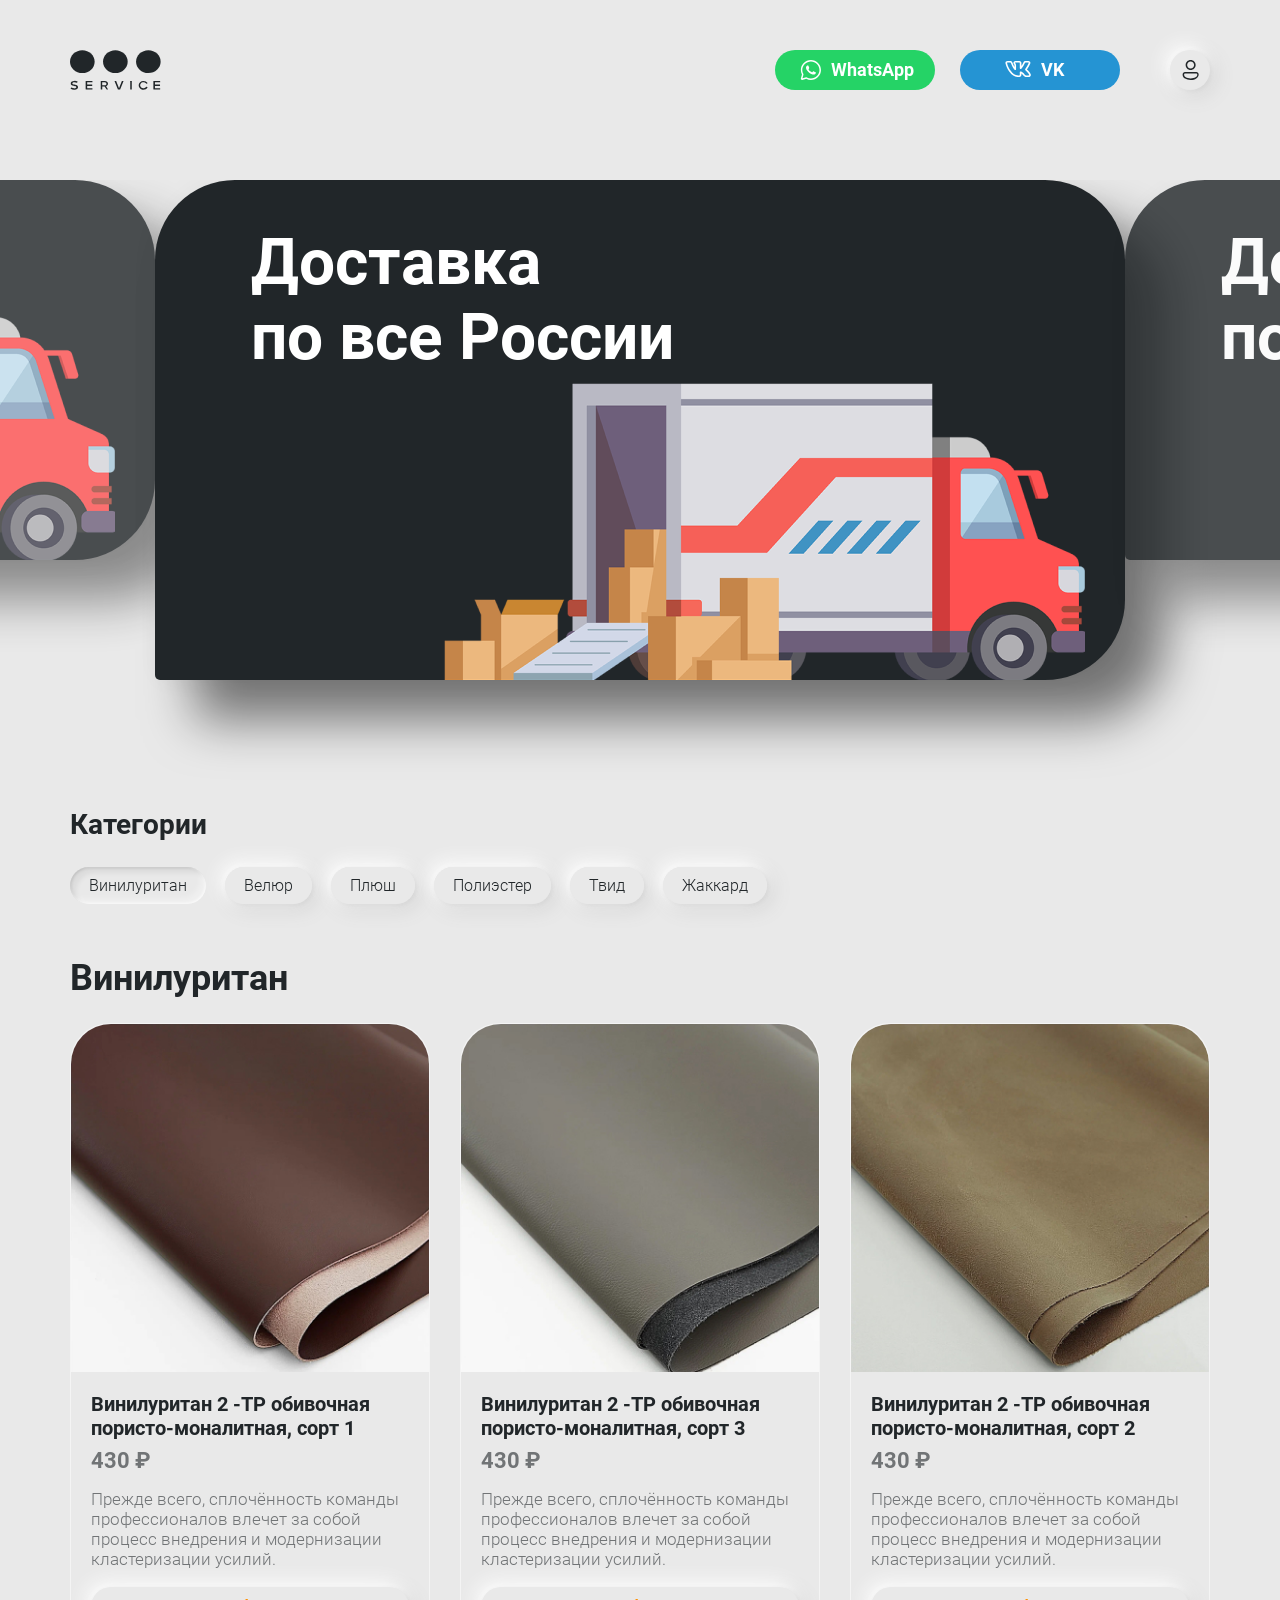
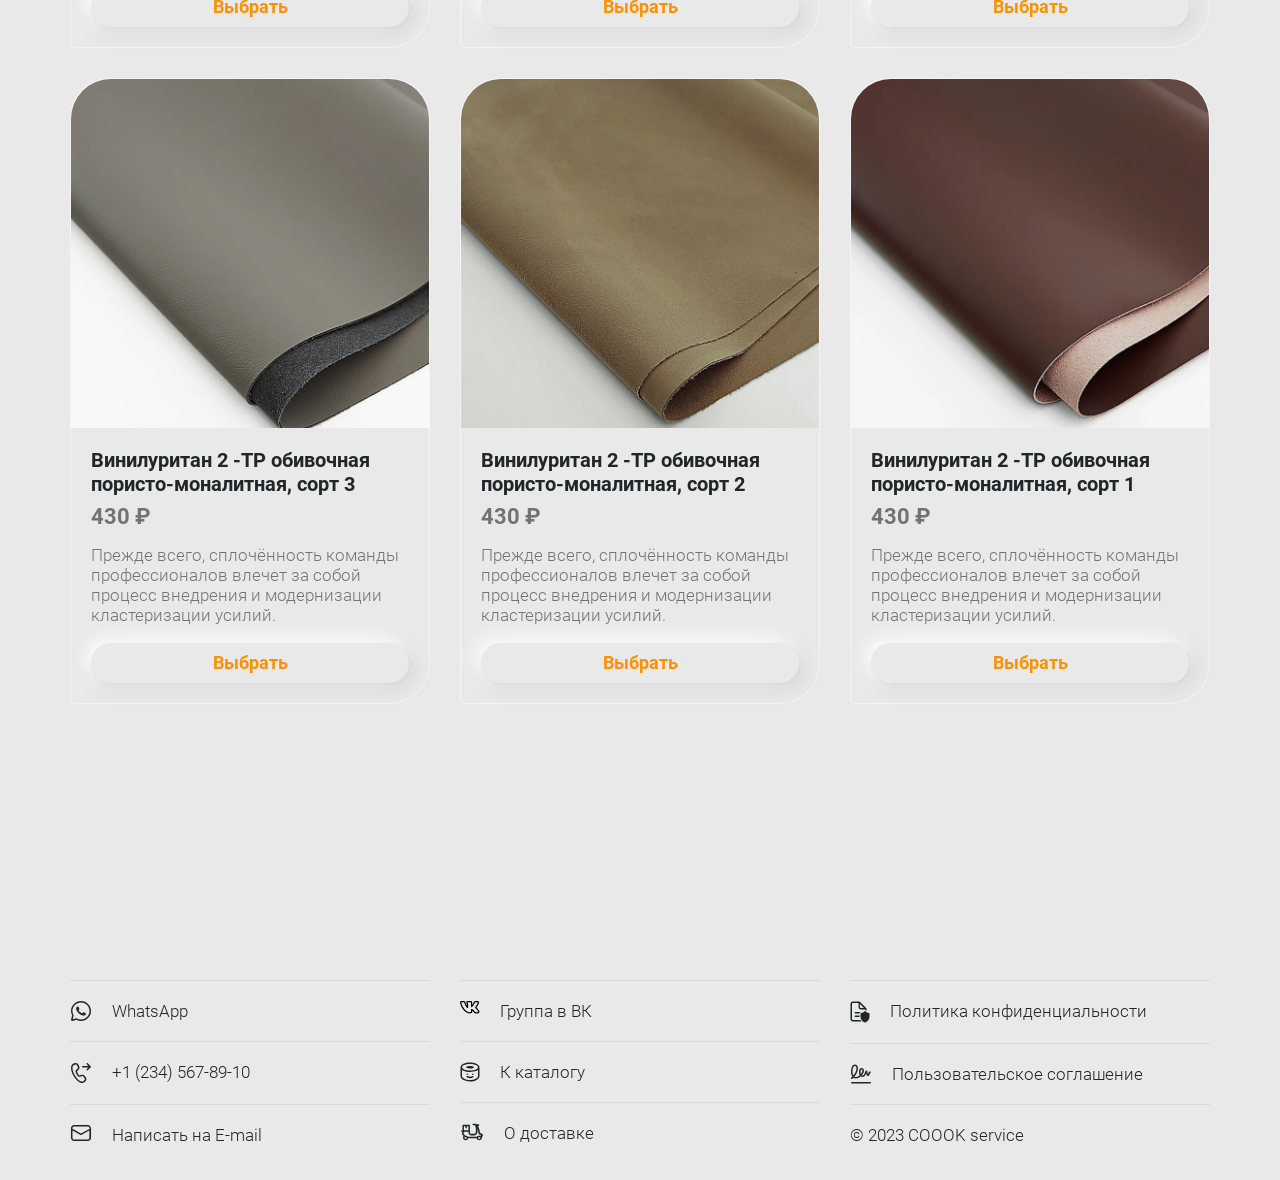
==== commit 1e5034cc: "added basket" ====
--- a/app/index.html
+++ b/app/index.html
@@ -6,63 +6,62 @@
     <meta http-equiv="X-UA-Compatible" content="IE=edge">
     <meta name="viewport" content="width=device-width, initial-scale=1.0">
     <title>mvp-ser</title>
-    <link rel="stylesheet" href="css/style.min.css">
+    <link rel="stylesheet" href="css/index.min.css">
 </head>
 
 <body>
     <header class="header">
-        <div class="container">
-            <div class="header-inner">
-                <a href="#" class="header-inner__logo">
-                    <img src="images/logo.svg" alt="logo" class="header-logo__link">
-                </a>
-                <div class="header-inner__btns">
-                    <a href="#" class="header-inner__btn-item header-inner__btn-itemWA">WhatsApp</a>
-                    <a href="#" class="header-inner__btn-item header-inner__btn-itemVK">VK</a>
-                    <div class="header-inner__btn-profileInner">
-                        <div class="header-inner__btn-profile"></div>
-                        <ul class="header-inner__btn-profileMenu">
-                            <li class="profileMenu__item">
-                                <a href="#" class="profileMenu__item-text">Мои заказы</a>
-                            </li>
-                        </ul>
-                    </div>
+    <div class="container">
+        <div class="header-inner">
+            <a href="index.html" class="header-inner__logo">
+                <img src="images/logo.svg" alt="logo" class="header-logo__link">
+            </a>
+            <div class="header-inner__btns">
+                <a href="#" class="header-inner__btn-item header-inner__btn-itemWA">WhatsApp</a>
+                <a href="#" class="header-inner__btn-item header-inner__btn-itemVK">VK</a>
+                <div class="header-inner__btn-profileInner">
+                    <div class="header-inner__btn-profile"></div>
+                    <ul class="header-inner__btn-profileMenu">
+                        <li class="profileMenu__item">
+                            <a href="#" class="profileMenu__item-text">Мои заказы</a>
+                        </li>
+                    </ul>
                 </div>
             </div>
         </div>
-    </header>
-
+    </div>
+</header>
     <main class="main">
         <section class="top-slider">
             <div class="top-slider__inner">
                 <div class="top-slider__item">
                     <div class="top-slider__content">
                         <h1 class="top-slider__title">Доставка<br> по все России</h1>
-                        <a href="#" class="top-slider__link">Подробнее узнать о нас</a>
-                    </div>
-                </div>
-                <div class="top-slider__item">
-                    <div class="top-slider__content">
-                        <h1 class="top-slider__title">Доставка<br> по все России</h1>
-                        <a href="#" class="top-slider__link">Подробнее узнать о нас</a>
-                    </div>
-                </div>
-                <div class="top-slider__item">
-                    <div class="top-slider__content">
-                        <h1 class="top-slider__title">Доставка<br> по все России</h1>
-                        <a href="#" class="top-slider__link">Подробнее узнать о нас</a>
-                    </div>
-                </div>
-                <div class="top-slider__item">
-                    <div class="top-slider__content">
-                        <h1 class="top-slider__title">Доставка<br> по все России</h1>
-                        <a href="#" class="top-slider__link">Подробнее узнать о нас</a>
-                    </div>
-                </div>
-                <div class="top-slider__item">
-                    <div class="top-slider__content">
-                        <h1 class="top-slider__title">Доставка<br> по все России</h1>
-                        <a href="#" class="top-slider__link">Подробнее узнать о нас</a>
+                        
+                    </div>
+                </div>
+                <div class="top-slider__item">
+                    <div class="top-slider__content">
+                        <h1 class="top-slider__title">Доставка<br> по все России</h1>
+                        
+                    </div>
+                </div>
+                <div class="top-slider__item">
+                    <div class="top-slider__content">
+                        <h1 class="top-slider__title">Доставка<br> по все России</h1>
+                        <a hrefproduct.html"#" class="top-slider__link">Подробнее узнать о нас</a>
+                    </div>
+                </div>
+                <div class="top-slider__item">
+                    <div class="top-slider__content">
+                        <h1 class="top-slider__title">Доставка<br> по все России</h1>
+                        
+                    </div>
+                </div>
+                <div class="top-slider__item">
+                    <div class="top-slider__content">
+                        <h1 class="top-slider__title">Доставка<br> по все России</h1>
+                        <a hrefproduct.html"#" class="top-slider__link">Подробнее узнать о нас</a>
                     </div>
                 </div>
             </div>
@@ -93,7 +92,7 @@
                                         <div class="product-item__sub-text">Прежде всего, сплочённость команды
                                             профессионалов влечет за собой процесс внедрения и модернизации
                                             кластеризации усилий.</div>
-                                        <a href="#" class="product-item__link">Подробней</a>
+                                        <a href="product.html" class="product-item__link">Выбрать</a>
                                     </div>
                                 </div>
                                 <div class="product-item">
@@ -105,7 +104,7 @@
                                         <div class="product-item__sub-text">Прежде всего, сплочённость команды
                                             профессионалов влечет за собой процесс внедрения и модернизации
                                             кластеризации усилий.</div>
-                                        <a href="#" class="product-item__link">Подробней</a>
+                                        <a href="product.html" class="product-item__link">Выбрать</a>
                                     </div>
                                 </div>
                                 <div class="product-item">
@@ -117,7 +116,7 @@
                                         <div class="product-item__sub-text">Прежде всего, сплочённость команды
                                             профессионалов влечет за собой процесс внедрения и модернизации
                                             кластеризации усилий.</div>
-                                        <a href="#" class="product-item__link">Подробней</a>
+                                        <a href="product.html" class="product-item__link">Выбрать</a>
                                     </div>
                                 </div>
                                 <div class="product-item">
@@ -129,7 +128,7 @@
                                         <div class="product-item__sub-text">Прежде всего, сплочённость команды
                                             профессионалов влечет за собой процесс внедрения и модернизации
                                             кластеризации усилий.</div>
-                                        <a href="#" class="product-item__link">Подробней</a>
+                                        <a href="product.html" class="product-item__link">Выбрать</a>
                                     </div>
                                 </div>
                                 <div class="product-item">
@@ -141,7 +140,7 @@
                                         <div class="product-item__sub-text">Прежде всего, сплочённость команды
                                             профессионалов влечет за собой процесс внедрения и модернизации
                                             кластеризации усилий.</div>
-                                        <a href="#" class="product-item__link">Подробней</a>
+                                        <a href="product.html" class="product-item__link">Выбрать</a>
                                     </div>
                                 </div>
                                 <div class="product-item">
@@ -153,7 +152,7 @@
                                         <div class="product-item__sub-text">Прежде всего, сплочённость команды
                                             профессионалов влечет за собой процесс внедрения и модернизации
                                             кластеризации усилий.</div>
-                                        <a href="#" class="product-item__link">Подробней</a>
+                                        <a href="product.html" class="product-item__link">Выбрать</a>
                                     </div>
                                 </div>
                             </div>
@@ -167,96 +166,125 @@
                 </div>
             </div>
         </section>
-
-        <footer class="footer">
-            <div class="container">
-                <div class="footer-items">
-                    <div class="footer-item">
-                        <a href="#" class="footer-item__link">
-                            <svg width="22" height="20" viewBox="0 0 22 20" fill="none"
-                                xmlns="http://www.w3.org/2000/svg">
-                                <path
-                                    d="M11.0294 0C5.52943 0 1.02943 4.5 1.02943 10C1.02943 11.6 1.42943 13.2 2.12943 14.5L1.02943 18.4C0.729427 19.3 1.62943 20.2 2.52943 19.9L6.42943 18.8C7.82943 19.6 9.42943 20 11.0294 20C16.5294 20 21.0294 15.5 21.0294 10C21.0294 4.5 16.5294 0 11.0294 0ZM11.0294 1.5C15.7294 1.5 19.5294 5.3 19.5294 10C19.5294 14.7 15.7294 18.5 11.0294 18.5C9.52943 18.5 8.12943 18.1 6.92943 17.4C6.72943 17.3 6.52943 17.3 6.32943 17.3L2.62943 18.3L3.62943 14.6C3.72943 14.4 3.62943 14.2 3.52943 14C2.82943 12.8 2.42943 11.4 2.42943 9.9C2.52943 5.3 6.32943 1.5 11.0294 1.5ZM7.62943 5.5C7.52943 5.5 7.22943 5.6 7.02943 5.8C6.82943 6 6.12943 6.6 6.12943 7.8C6.12943 9 7.02943 10.1 7.12943 10.3C7.22943 10.5 8.82943 12.9 11.2294 13.9C13.2294 14.7 13.6294 14.5 14.1294 14.5C14.5294 14.5 15.5294 13.9 15.7294 13.4C15.9294 12.8 15.9294 12.4 15.8294 12.3C15.7294 12.2 15.6294 12.1 15.3294 12C15.1294 11.9 13.9294 11.3 13.7294 11.2C13.5294 11.1 13.3294 11.1 13.2294 11.3C13.0294 11.5 12.6294 12.1 12.4294 12.2C12.3294 12.4 12.1294 12.4 11.9294 12.3C11.7294 12.2 10.9294 11.9 10.0294 11.1C9.32943 10.5 8.82943 9.7 8.72943 9.4C8.52943 9.2 8.72943 9 8.82943 8.9C8.92943 8.8 9.02943 8.6 9.12943 8.5C9.22943 8.4 9.32943 8.3 9.32943 8.1C9.42943 7.9 9.32943 7.8 9.32943 7.7C9.32943 7.6 8.82943 6.4 8.62943 5.9C8.42943 5.5 8.22943 5.5 8.12943 5.5C7.92943 5.5 7.82943 5.5 7.62943 5.5Z"
-                                    fill="#212629" />
-                            </svg>
-
-                            WhatsApp</a>
-                        <a href="tel:+12345678910" class="footer-item__link">
-                            <svg width="22" height="22" viewBox="0 0 22 22" fill="none"
-                                xmlns="http://www.w3.org/2000/svg">
-                                <path
-                                    d="M17.1814 0.993744C16.7814 0.993744 16.4814 1.29374 16.4814 1.79374C16.4814 1.99374 16.5814 2.19374 16.6814 2.29374L18.3814 3.99374H12.6814C12.2814 3.99374 11.9814 4.29374 11.9814 4.69374C11.9814 5.09374 12.2814 5.49374 12.6814 5.49374H18.3814L16.6814 7.19374C16.3814 7.49374 16.3814 7.99374 16.6814 8.29374C16.9814 8.59374 17.4814 8.59374 17.7814 8.29374L20.7814 5.29374C21.0814 4.99374 21.0814 4.49374 20.7814 4.19374L17.7814 1.19374C17.5814 1.09374 17.3814 0.993744 17.1814 0.993744ZM5.98138 0.993744C5.68138 0.993744 5.38138 0.993744 4.98138 1.09374L3.78138 1.49374C2.58138 1.79374 1.58138 2.79374 1.28138 4.09374C0.481384 6.89374 1.38138 10.1937 3.58138 13.9937C5.78138 17.6937 8.28138 20.0937 11.0814 20.8937C12.3814 21.1937 13.7814 20.8937 14.6814 19.9937L15.5814 19.1937C16.5814 18.2937 16.7814 16.6937 15.8814 15.5937L14.5814 13.7937C13.8814 12.8937 12.6814 12.3937 11.4814 12.7937L9.48138 13.3937C9.38138 13.3937 9.18138 13.2937 8.98138 13.1937C8.68138 12.8937 8.18138 12.3937 7.78138 11.5937C7.38138 10.6937 7.18138 10.0937 7.08138 9.79374C6.98138 9.39374 6.98138 9.39374 6.98138 9.29374C6.98138 9.19374 6.98138 9.19374 7.08138 9.19374L8.58138 7.79374C9.48138 6.99374 9.78138 5.69374 9.28138 4.59374L8.38138 2.59374C7.88138 1.69374 6.98138 1.09374 5.98138 0.993744ZM5.88138 2.49374C6.38138 2.49374 6.78138 2.79374 6.98138 3.19374L7.88138 5.19374C8.08138 5.69374 7.98138 6.19374 7.58138 6.59374L6.08138 7.99374C5.78138 8.29374 5.58138 8.69374 5.48138 9.09374C5.48138 9.19374 5.48138 9.59374 5.58138 10.0937C5.68138 10.5937 5.98138 11.2937 6.58138 12.1937C7.08138 13.0937 7.58138 13.6937 8.08138 14.1937C8.28138 14.3937 8.98138 15.0937 9.98138 14.7937L11.9814 14.1937C12.4814 13.9937 13.0814 14.1937 13.3814 14.6937L14.6814 16.4937C15.0814 16.9937 14.9814 17.6937 14.4814 18.0937L13.5814 18.8937C12.9814 19.3937 12.1814 19.5937 11.3814 19.3937C9.08138 18.7937 6.78138 16.6937 4.78138 13.1937C2.78138 9.69374 2.08138 6.69374 2.68138 4.49374C2.88138 3.79374 3.48138 3.09374 4.28138 2.89374L5.48138 2.49374C5.58138 2.49374 5.78138 2.49374 5.88138 2.49374Z"
-                                    fill="#212629" />
-                            </svg>
-
-
-                            +1 (234) 567-89-10</a>
-                        <a href="#" class="footer-item__link">
-                            <svg width="22" height="16" viewBox="0 0 22 16" fill="none"
-                                xmlns="http://www.w3.org/2000/svg">
-                                <path
-                                    d="M4.25001 0C2.45001 0 0.950012 1.5 0.950012 3.3V12.8C0.950012 14.5 2.45001 16 4.25001 16H17.75C19.55 16 21.05 14.5 21.05 12.7V3.3C20.95 1.5 19.45 0 17.75 0H4.25001ZM4.25001 1.5H17.75C18.75 1.5 19.55 2.3 19.55 3.3V3.9L10.95 8.4L2.45001 3.8V3.3C2.45001 2.3 3.25001 1.5 4.25001 1.5ZM2.45001 5.5L10.55 9.9C10.75 10 11.05 10 11.25 9.9L19.35 5.5V12.7C19.35 13.7 18.55 14.5 17.55 14.5H4.25001C3.25001 14.5 2.45001 13.7 2.45001 12.7V5.5Z"
-                                    fill="#212629" />
-                            </svg>
-
-                            Написать на E-mail</a>
-                    </div>
-                    <div class="footer-item">
-                        <a href="#" class="footer-item__link">
-                            <svg width="20" height="13" viewBox="0 0 20 13" fill="none"
-                                xmlns="http://www.w3.org/2000/svg">
-                                <path fill-rule="evenodd" clip-rule="evenodd"
-                                    d="M19.2958 10.0958C18.8426 9.18292 18.2453 8.349 17.5271 7.62608C17.2827 7.34192 16.9961 7.0615 16.7723 6.84267L16.7411 6.81208C16.6257 6.69908 16.5303 6.60533 16.4523 6.52458C17.4344 5.15892 18.275 3.69663 18.9608 2.16018L18.9885 2.09819L19.0079 2.03313C19.098 1.73073 19.2018 1.15567 18.8346 0.635976C18.455 0.0988257 17.8472 0.00195069 17.4402 0.00195069H15.5676C15.1773 -0.015941 14.7907 0.0895927 14.4632 0.304151C14.1332 0.520326 13.8807 0.835651 13.7418 1.20425C13.3386 2.16483 12.834 3.0785 12.2373 3.92998V1.73558C12.2373 1.45192 12.2106 0.977409 11.9068 0.576909C11.5432 0.0973757 11.0173 0.00195069 10.6522 0.00195069H7.6809C7.29809 -0.00689931 6.92578 0.129976 6.63967 0.385493C6.34667 0.647159 6.1671 1.01268 6.13906 1.40453L6.13641 1.44164V1.47886C6.13641 1.88343 6.29672 2.18185 6.42479 2.36953C6.48213 2.45356 6.54347 2.53005 6.58221 2.57836L6.59115 2.58951C6.63246 2.64103 6.66003 2.67541 6.68771 2.71305C6.7605 2.81207 6.8652 2.96473 6.89483 3.35978V4.58725C6.38258 3.74519 5.84222 2.62464 5.43563 1.42787L5.42939 1.4095L5.42247 1.39138C5.3211 1.12586 5.1585 0.739526 4.83284 0.443884C4.4524 0.0985092 4.00242 0.00195069 3.59318 0.00195069H1.69323C1.27922 0.00195069 0.780108 0.0988093 0.407698 0.491659C0.0414775 0.877984 0 1.34089 0 1.58702V1.69796L0.0233658 1.80641C0.54962 4.24901 1.63397 6.53642 3.19122 8.48975C3.89723 9.60308 4.8539 10.5363 5.98511 11.2146C7.13437 11.9038 8.43092 12.3099 9.76792 12.3998L9.80275 12.4021H9.83775C10.4426 12.4021 11.0732 12.3499 11.5473 12.0339C12.187 11.6077 12.2373 10.953 12.2373 10.6268V9.6785C12.4014 9.81117 12.6051 9.98983 12.8544 10.2299C13.1558 10.5316 13.3958 10.793 13.6017 11.0212L13.7115 11.1433C13.8713 11.3213 14.0293 11.4973 14.1726 11.6413C14.3527 11.8223 14.5747 12.0218 14.8538 12.1691C15.1559 12.3287 15.4731 12.4008 15.81 12.4008H17.7113C18.1117 12.4008 18.6863 12.3061 19.0902 11.8378C19.5303 11.3275 19.4967 10.702 19.3583 10.2525L19.3334 10.1717L19.2958 10.0958ZM14.5297 10.1838C14.3158 9.94658 14.0577 9.66533 13.7315 9.33925L13.7288 9.33658C12.5988 8.247 12.0707 8.05717 11.6973 8.05717C11.4988 8.05717 11.279 8.0795 11.1364 8.25708C11.0691 8.34092 11.0337 8.44208 11.0139 8.5475C10.9941 8.65275 10.9873 8.77633 10.9873 8.91708V10.6268C10.9873 10.8391 10.9523 10.9282 10.8542 10.9937C10.7233 11.0809 10.4437 11.1516 9.84475 11.1521C8.70775 11.0746 7.60534 10.7287 6.62791 10.1426C5.64848 9.55534 4.82258 8.74375 4.21823 7.77475L4.21165 7.76425L4.20387 7.7545C2.75281 5.94842 1.74169 3.82976 1.25025 1.56592C1.25292 1.45678 1.27656 1.39204 1.31487 1.35163C1.35434 1.30998 1.44999 1.25195 1.69323 1.25195H3.59318C3.80453 1.25195 3.91392 1.29793 3.99264 1.36939C4.08189 1.45042 4.1593 1.58801 4.25334 1.83368C4.71968 3.20533 5.35032 4.48808 5.9475 5.43125C6.24598 5.90267 6.53974 6.29508 6.80441 6.57233C6.93652 6.71083 7.0661 6.8255 7.18975 6.90708C7.30943 6.986 7.44512 7.04825 7.58465 7.04825C7.65828 7.04825 7.7444 7.04067 7.82732 7.00392C7.91652 6.9645 7.98576 6.89867 8.03465 6.81042C8.12113 6.65442 8.14483 6.42333 8.14483 6.12058V3.31749L8.14442 3.31092C8.10122 2.62897 7.89533 2.24536 7.69484 1.97265C7.6509 1.91288 7.60757 1.8589 7.56966 1.81166L7.55928 1.79872C7.51764 1.7468 7.48452 1.70485 7.4573 1.66496C7.40742 1.59187 7.38809 1.54091 7.38651 1.4863C7.39302 1.42148 7.42357 1.36134 7.47229 1.31783C7.52287 1.27266 7.58905 1.24914 7.6568 1.25195H10.6522C10.8239 1.25195 10.8818 1.29385 10.9108 1.33223C10.9519 1.38642 10.9873 1.49911 10.9873 1.73558V5.50942C10.9873 5.95767 11.1939 6.26117 11.494 6.26117C11.8393 6.26117 12.0883 6.05167 12.5236 5.61633L12.5308 5.60908L12.5373 5.60108C13.513 4.41133 14.3104 3.08582 14.9039 1.66619L14.9077 1.65555C14.9523 1.53011 15.0367 1.42272 15.1482 1.34975C15.2595 1.27679 15.3917 1.24227 15.5245 1.25146L15.5317 1.25195H17.4402C17.7004 1.25195 17.7861 1.31819 17.8137 1.35737C17.8432 1.39904 17.8637 1.48837 17.8137 1.66354C17.1294 3.19388 16.2833 4.6465 15.29 5.997L15.2838 6.0065C15.1873 6.154 15.0816 6.31717 15.0663 6.5045C15.0498 6.70567 15.1369 6.88858 15.2892 7.08458C15.4002 7.24867 15.6291 7.47275 15.8613 7.70008L15.8833 7.7215C16.1268 7.95983 16.3905 8.218 16.6023 8.468L16.6079 8.47458L16.6141 8.48075C17.2453 9.11042 17.7703 9.83834 18.1683 10.636C18.2319 10.8532 18.193 10.9642 18.1436 11.0214C18.0858 11.0884 17.9563 11.1508 17.7113 11.1508H15.81C15.6615 11.1508 15.5469 11.1216 15.4374 11.0638C15.3233 11.0035 15.206 10.9077 15.0588 10.7598C14.9403 10.6406 14.8108 10.4964 14.6528 10.3207C14.6137 10.2771 14.5728 10.2314 14.5297 10.1838Z"
-                                    fill="black" />
-                            </svg>
-
-                            Группа в ВК</a>
-                        <a href="#" class="footer-item__link">
-                            <svg width="20" height="20" viewBox="0 0 20 20" fill="none"
-                                xmlns="http://www.w3.org/2000/svg">
-                                <path
-                                    d="M10 0.5C7.5 0.5 5.2 1 3.5 1.7C2.6 2.1 1.9 2.6 1.4 3.2C0.9 3.8 0.5 4.5 0.5 5.3C0.5 5.4 0.5 5.5 0.5 5.6C0.5 5.7 0.5 5.7 0.5 5.8V14.1C0.5 15.8 1.7 17.2 3.5 18.1C5.3 19 7.5 19.5 10 19.5C12.5 19.5 14.8 19 16.5 18C18.2 17 19.5 15.7 19.5 14V5.2C19.5 5.1 19.5 5 19.4 4.9C19.3 4.3 19 3.7 18.5 3.2C18 2.6 17.2 2.1 16.4 1.7C14.8 1 12.5 0.5 10 0.5ZM10 2C12.3 2 14.4 2.4 15.9 3.1C16.6 3.4 17.2 3.8 17.5 4.2C17.8 4.6 18 4.9 18 5.3C18 5.6 17.9 6 17.5 6.4C17.1 6.8 16.6 7.2 15.9 7.5C14.4 8.1 12.3 8.5 10 8.5C7.7 8.5 5.6 8.1 4.1 7.4C3.4 7.1 2.8 6.7 2.5 6.3C2.2 5.9 2 5.6 2 5.3C2 5 2.1 4.6 2.5 4.2C2.8 3.8 3.4 3.4 4.1 3.1C5.6 2.4 7.7 2 10 2ZM10 4C7.8 4 6 4.6 6.1 5.3C6.1 5.9 7.8 6.5 10 6.5C12.2 6.5 14 5.9 13.9 5.2C13.9 4.5 12.1 4 10 4ZM18 7.9V14C18 14.9 17.3 15.9 15.8 16.7C14.4 17.5 12.3 18 10 18C7.7 18 5.6 17.5 4.2 16.7C2.8 15.9 2 14.9 2 14V7.9C2.4 8.2 2.9 8.5 3.5 8.8C5.2 9.6 7.5 10 10 10C12.5 10 14.8 9.5 16.5 8.8C17 8.5 17.6 8.2 18 7.9ZM7.3 11.5C6.8 11.5 6.5 11.8 6.5 12.2C6.5 12.6 6.8 13 7.3 13C7.8 13 8.1 12.7 8.1 12.2C8.1 11.7 7.7 11.5 7.3 11.5ZM12.8 11.5C12.4 11.5 12 11.8 12 12.3C12 12.8 12.3 13.1 12.8 13.1C13.3 13.1 13.6 12.8 13.6 12.3C13.6 11.8 13.2 11.5 12.8 11.5ZM7.3 14C6.9 14 6.5 14.3 6.5 14.7C6.5 15 6.6 15.2 6.8 15.3C8.7 16.7 11.3 16.7 13.2 15.3C13.5 15.1 13.6 14.6 13.4 14.3C13.2 14 12.7 13.9 12.4 14.1C11 15.1 9.2 15.1 7.8 14.1C7.6 14 7.4 14 7.3 14Z"
-                                    fill="#212629" />
-                            </svg>
-
-                            К каталогу</a>
-                        <a href="#" class="footer-item__link">
-                            <svg width="24" height="18" viewBox="0 0 24 18" fill="none"
-                                xmlns="http://www.w3.org/2000/svg">
-                                <path
-                                    d="M15.7455 0.799988H15.6455H13.2455C12.8455 0.799988 12.4455 1.09999 12.4455 1.49999C12.4455 1.89999 12.7455 2.29999 13.1455 2.29999H15.0455C15.3455 2.99999 15.9455 5.09999 15.9455 7.59999C15.9455 8.89999 15.6455 9.79999 15.3455 10.2C15.0455 10.7 14.6455 10.8 14.1455 10.8H10.7455C10.2455 10.8 9.9455 10.5 9.9455 10.1V8.09999V2.59999C9.9455 2.09999 9.6455 1.79999 9.2455 1.79999H6.3455H6.2455H6.1455H3.2455C2.7455 1.79999 2.4455 2.09999 2.4455 2.59999V7.39999H1.7455C1.2455 7.29999 0.945496 7.59999 0.945496 7.99999C0.945496 8.49999 1.2455 8.79999 1.6455 8.79999H2.5455C2.2455 9.39999 1.9455 10.2 1.9455 11.1C1.9455 11.3 2.0455 11.5 2.1455 11.6C2.1455 11.6 2.6455 12.2 3.5455 12.9C3.2455 13.4 2.9455 13.9 2.9455 14.5C2.9455 16 4.1455 17.2 5.7455 17.2C7.0455 17.2 8.1455 16.3 8.4455 15.1C8.8455 15.2 9.2455 15.2 9.6455 15.2H16.6455C16.9455 16.3 18.0455 17.2 19.2455 17.2C20.7455 17.2 22.0455 16 22.0455 14.5C22.0455 14.3 22.0455 14.1 21.9455 13.9L22.8455 13C23.0455 12.8 23.1455 12.4 22.9455 12.1C22.9455 12.1 21.9455 10.3 19.9455 9.79999C19.8455 6.99999 18.8455 4.69999 17.9455 3.09999H18.7455C18.8455 3.09999 19.0455 2.99999 19.0455 2.79999V1.59999C19.0455 1.49999 18.9455 1.29999 18.7455 1.29999H17.3455C17.1455 1.29999 16.8455 1.39999 16.7455 1.49999C16.5455 1.19999 16.4455 1.09999 16.3455 0.999988C16.0455 0.899988 15.9455 0.799988 15.7455 0.799988ZM3.9455 3.29999H5.4455V4.59999C5.4455 4.99999 5.7455 5.39999 6.1455 5.39999C6.6455 5.29999 6.9455 4.99999 6.9455 4.59999V3.29999H8.4455V7.29999H4.3455C4.2455 7.29999 4.2455 7.29999 4.1455 7.29999H3.9455V3.29999ZM17.3455 5.39999C17.9455 6.79999 18.4455 8.59999 18.4455 10.6C18.4455 11 18.7455 11.3 19.2455 11.4C20.3455 11.4 20.9455 12.1 21.2455 12.6L20.9455 12.8C20.8455 12.8 20.7455 12.8 20.7455 12.8H18.7455C17.9455 12.8 17.3455 13.2 16.9455 13.6C16.8455 13.7 16.8455 13.7 16.8455 13.8H9.5455C6.3455 13.8 3.8455 11.2 3.5455 10.8C3.6455 9.69999 4.2455 8.99999 4.5455 8.79999H8.5455V10.1C8.5455 11.3 9.5455 12.4 10.8455 12.4H14.3455C15.2455 12.4 16.1455 12 16.7455 11.1C17.3455 10.3 17.6455 9.09999 17.6455 7.59999C17.4455 6.79999 17.4455 6.09999 17.3455 5.39999ZM4.7455 13.8C5.3455 14.2 6.1455 14.6 6.9455 14.8C6.8455 15.4 6.3455 15.8 5.7455 15.8C5.0455 15.8 4.4455 15.2 4.4455 14.5C4.4455 14.3 4.5455 14 4.7455 13.8ZM18.7455 14.3H20.4455C20.4455 14.4 20.4455 14.5 20.4455 14.6C20.4455 15.3 19.8455 15.9 19.1455 15.9C18.4455 15.9 17.9455 15.4 17.9455 14.8C17.9455 14.8 17.9455 14.7 18.0455 14.7C18.1455 14.4 18.2455 14.3 18.7455 14.3Z"
-                                    fill="#212629" />
-                            </svg>
-
-                            О доставке</a>
-                    </div>
-                    <div class="footer-item">
-                        <a href="#" class="footer-item__link">
-                            <svg width="20" height="22" viewBox="0 0 20 22" fill="none"
-                                xmlns="http://www.w3.org/2000/svg">
-                                <path
-                                    d="M2.8 0.5C1.5 0.5 0.5 1.5 0.5 2.8V18.3C0.5 19.5 1.5 20.5 2.8 20.5H11.5C11.1 20.1 10.7 19.6 10.4 19H2.8C2.4 19 2 18.6 2 18.2V2.8C2 2.4 2.3 2 2.8 2H8.5V6.3C8.5 7.5 9.5 8.5 10.8 8.5H15.1V9C15.6 9 16 9.2 16.3 9.6C16.4 9.7 16.5 9.9 16.6 10V7.8C16.6 7.6 16.5 7.4 16.4 7.3L9.8 0.7C9.6 0.6 9.4 0.5 9.3 0.5H2.8ZM10 3.1L13.9 7H10.7C10.3 7 9.9 6.6 9.9 6.2V3.1H10ZM15 10C14.9 10 14.7 10.1 14.6 10.2C13.2 12 11 12 11 12C10.7 12 10.5 12.2 10.5 12.5V15.5C10.5 20.4 14.9 21.5 14.9 21.5H15H15.1C15.1 21.5 19.5 20.4 19.5 15.5V12.5C19.5 12.2 19.2 12 19 12C19 12 16.8 12 15.4 10.2C15.3 10.1 15.1 10 15 10ZM5.3 11C4.9 11 4.5 11.4 4.5 11.8C4.5 12.2 4.9 12.5 5.3 12.5H9.5C9.5 11.7 10.1 11.1 10.8 11H5.3ZM5.3 14.5C4.9 14.5 4.5 14.9 4.5 15.3C4.5 15.7 4.9 16.1 5.3 16.1H9.5V15.5V14.5H5.3Z"
-                                    fill="#212629" />
-                            </svg>
-
-                            Политика конфиденциальности</a>
-                        <a href="#" class="footer-item__link">
-                            <svg width="22" height="20" viewBox="0 0 22 20" fill="none"
-                                xmlns="http://www.w3.org/2000/svg">
-                                <path
-                                    d="M4.99056 0.5C3.69056 0.5 2.59056 1.4 1.99056 2.7C1.39056 4 0.990563 5.6 0.990563 7.5C0.990563 9.3 1.39056 10.9 2.09056 12.3C2.19056 12.4 2.29056 12.5 2.29056 12.6C1.69056 13.2 1.19056 13.7 1.19056 13.7C0.890563 13.9 0.790563 14.4 1.09056 14.8C1.29056 15.1 1.79056 15.2 2.19056 14.9C2.19056 14.9 2.69056 14.4 3.39056 13.8C4.09056 14.2 4.89056 14.5 5.79056 14.5C7.59056 14.5 9.39056 13.6 10.7906 12.3C11.2906 12.7 11.8906 13 12.5906 13C13.4906 13 14.1906 12.5 14.6906 12C15.1906 11.5 15.5906 10.8 15.8906 10.1C16.0906 9.7 16.1906 9.4 16.2906 9.1C16.2906 9.2 16.2906 9.3 16.2906 9.4C16.3906 9.9 16.3906 10.5 16.5906 10.9C16.6906 11.1 16.7906 11.4 16.9906 11.6C17.1906 11.8 17.5906 12 17.8906 12C18.3906 12 18.7906 11.7 18.9906 11.4C19.1906 11.1 19.2906 10.8 19.4906 10.5C19.7906 9.9 19.9906 9.3 20.5906 8.8C20.8906 8.5 20.9906 8.1 20.6906 7.7C20.3906 7.3 19.9906 7.3 19.5906 7.6C18.6906 8.3 18.2906 9.2 17.9906 9.8C17.8906 10 17.8906 10.1 17.7906 10.2C17.6906 9.9 17.5906 9.5 17.5906 9.1C17.4906 8.6 17.4906 8.1 17.3906 7.7C17.3906 7.5 17.2906 7.3 17.1906 7C17.2906 6.8 16.9906 6.5 16.4906 6.5C15.9906 6.5 15.7906 6.8 15.5906 7C15.3906 7.2 15.3906 7.5 15.2906 7.7C15.0906 8.2 14.7906 8.8 14.5906 9.4C14.2906 10 13.9906 10.6 13.5906 10.9C13.2906 11.3 12.8906 11.4 12.5906 11.4C12.2906 11.4 12.0906 11.3 11.7906 11.2C13.0906 9.8 13.9906 8.1 13.9906 6.5C13.9906 6 13.7906 5.4 13.4906 4.9C13.0906 4.4 12.4906 4 11.7906 4C10.7906 4 9.99056 4.6 9.59056 5.3C9.19056 6.1 8.99056 7.1 8.99056 8.3C8.99056 9.2 9.19056 10.3 9.69056 11.2C8.49056 12.3 7.09056 13.1 5.69056 13.1C5.19056 13.1 4.69056 13 4.39056 12.7C6.09056 10.7 7.99056 7.8 7.99056 4.3C7.99056 3.7 7.89056 2.8 7.39056 2.1C6.89056 1.4 6.19056 0.5 4.99056 0.5ZM4.99056 2C5.59056 2 5.89056 2.3 6.09056 2.7C6.39056 3.2 6.49056 3.8 6.49056 4.2C6.49056 7 4.89056 9.6 3.39056 11.4C2.89056 10.4 2.49056 9 2.49056 7.5C2.49056 5.7 2.79056 4.3 3.29056 3.3C3.79056 2.3 4.29056 2 4.99056 2ZM11.7906 5.5C12.0906 5.5 12.1906 5.6 12.2906 5.8C12.3906 6 12.4906 6.3 12.4906 6.5C12.4906 7.4 11.7906 8.7 10.8906 9.9C10.6906 9.4 10.4906 8.8 10.4906 8.3C10.4906 7.3 10.6906 6.5 10.8906 6.1C11.1906 5.6 11.3906 5.5 11.7906 5.5ZM1.79056 18C1.39056 18 0.990563 18.3 0.990563 18.7C0.990563 19.2 1.29056 19.5 1.79056 19.5H20.2906C20.6906 19.5 21.0906 19.2 21.0906 18.8C21.0906 18.4 20.7906 18 20.3906 18H1.79056Z"
-                                    fill="#212629" />
-                            </svg>
-
-                            Пользовательское соглашение</a>
-                        <div class="footer-item__link-ser">© 2023 COOOK service</div>
-                    </div>
-                </div>
-            </div>
-        </footer>
     </main>
+    <footer class="footer">
+    <div class="container">
+        <div class="footer-items">
+            <div class="footer-item">
+                <a href="#" class="footer-item__link">
+                    <svg width="22" height="20" viewBox="0 0 22 20" fill="none"
+                        xmlns="http://www.w3.org/2000/svg">
+                        <path
+                            d="M11.0294 0C5.52943 0 1.02943 4.5 1.02943 10C1.02943 11.6 1.42943 13.2 2.12943 14.5L1.02943 18.4C0.729427 19.3 1.62943 20.2 2.52943 19.9L6.42943 18.8C7.82943 19.6 9.42943 20 11.0294 20C16.5294 20 21.0294 15.5 21.0294 10C21.0294 4.5 16.5294 0 11.0294 0ZM11.0294 1.5C15.7294 1.5 19.5294 5.3 19.5294 10C19.5294 14.7 15.7294 18.5 11.0294 18.5C9.52943 18.5 8.12943 18.1 6.92943 17.4C6.72943 17.3 6.52943 17.3 6.32943 17.3L2.62943 18.3L3.62943 14.6C3.72943 14.4 3.62943 14.2 3.52943 14C2.82943 12.8 2.42943 11.4 2.42943 9.9C2.52943 5.3 6.32943 1.5 11.0294 1.5ZM7.62943 5.5C7.52943 5.5 7.22943 5.6 7.02943 5.8C6.82943 6 6.12943 6.6 6.12943 7.8C6.12943 9 7.02943 10.1 7.12943 10.3C7.22943 10.5 8.82943 12.9 11.2294 13.9C13.2294 14.7 13.6294 14.5 14.1294 14.5C14.5294 14.5 15.5294 13.9 15.7294 13.4C15.9294 12.8 15.9294 12.4 15.8294 12.3C15.7294 12.2 15.6294 12.1 15.3294 12C15.1294 11.9 13.9294 11.3 13.7294 11.2C13.5294 11.1 13.3294 11.1 13.2294 11.3C13.0294 11.5 12.6294 12.1 12.4294 12.2C12.3294 12.4 12.1294 12.4 11.9294 12.3C11.7294 12.2 10.9294 11.9 10.0294 11.1C9.32943 10.5 8.82943 9.7 8.72943 9.4C8.52943 9.2 8.72943 9 8.82943 8.9C8.92943 8.8 9.02943 8.6 9.12943 8.5C9.22943 8.4 9.32943 8.3 9.32943 8.1C9.42943 7.9 9.32943 7.8 9.32943 7.7C9.32943 7.6 8.82943 6.4 8.62943 5.9C8.42943 5.5 8.22943 5.5 8.12943 5.5C7.92943 5.5 7.82943 5.5 7.62943 5.5Z"
+                            fill="#212629" />
+                    </svg>
+
+                    WhatsApp</a>
+                <a href="tel:+12345678910" class="footer-item__link">
+                    <svg width="22" height="22" viewBox="0 0 22 22" fill="none"
+                        xmlns="http://www.w3.org/2000/svg">
+                        <path
+                            d="M17.1814 0.993744C16.7814 0.993744 16.4814 1.29374 16.4814 1.79374C16.4814 1.99374 16.5814 2.19374 16.6814 2.29374L18.3814 3.99374H12.6814C12.2814 3.99374 11.9814 4.29374 11.9814 4.69374C11.9814 5.09374 12.2814 5.49374 12.6814 5.49374H18.3814L16.6814 7.19374C16.3814 7.49374 16.3814 7.99374 16.6814 8.29374C16.9814 8.59374 17.4814 8.59374 17.7814 8.29374L20.7814 5.29374C21.0814 4.99374 21.0814 4.49374 20.7814 4.19374L17.7814 1.19374C17.5814 1.09374 17.3814 0.993744 17.1814 0.993744ZM5.98138 0.993744C5.68138 0.993744 5.38138 0.993744 4.98138 1.09374L3.78138 1.49374C2.58138 1.79374 1.58138 2.79374 1.28138 4.09374C0.481384 6.89374 1.38138 10.1937 3.58138 13.9937C5.78138 17.6937 8.28138 20.0937 11.0814 20.8937C12.3814 21.1937 13.7814 20.8937 14.6814 19.9937L15.5814 19.1937C16.5814 18.2937 16.7814 16.6937 15.8814 15.5937L14.5814 13.7937C13.8814 12.8937 12.6814 12.3937 11.4814 12.7937L9.48138 13.3937C9.38138 13.3937 9.18138 13.2937 8.98138 13.1937C8.68138 12.8937 8.18138 12.3937 7.78138 11.5937C7.38138 10.6937 7.18138 10.0937 7.08138 9.79374C6.98138 9.39374 6.98138 9.39374 6.98138 9.29374C6.98138 9.19374 6.98138 9.19374 7.08138 9.19374L8.58138 7.79374C9.48138 6.99374 9.78138 5.69374 9.28138 4.59374L8.38138 2.59374C7.88138 1.69374 6.98138 1.09374 5.98138 0.993744ZM5.88138 2.49374C6.38138 2.49374 6.78138 2.79374 6.98138 3.19374L7.88138 5.19374C8.08138 5.69374 7.98138 6.19374 7.58138 6.59374L6.08138 7.99374C5.78138 8.29374 5.58138 8.69374 5.48138 9.09374C5.48138 9.19374 5.48138 9.59374 5.58138 10.0937C5.68138 10.5937 5.98138 11.2937 6.58138 12.1937C7.08138 13.0937 7.58138 13.6937 8.08138 14.1937C8.28138 14.3937 8.98138 15.0937 9.98138 14.7937L11.9814 14.1937C12.4814 13.9937 13.0814 14.1937 13.3814 14.6937L14.6814 16.4937C15.0814 16.9937 14.9814 17.6937 14.4814 18.0937L13.5814 18.8937C12.9814 19.3937 12.1814 19.5937 11.3814 19.3937C9.08138 18.7937 6.78138 16.6937 4.78138 13.1937C2.78138 9.69374 2.08138 6.69374 2.68138 4.49374C2.88138 3.79374 3.48138 3.09374 4.28138 2.89374L5.48138 2.49374C5.58138 2.49374 5.78138 2.49374 5.88138 2.49374Z"
+                            fill="#212629" />
+                    </svg>
+
+
+                    +1 (234) 567-89-10</a>
+                <a href="#" class="footer-item__link">
+                    <svg width="22" height="16" viewBox="0 0 22 16" fill="none"
+                        xmlns="http://www.w3.org/2000/svg">
+                        <path
+                            d="M4.25001 0C2.45001 0 0.950012 1.5 0.950012 3.3V12.8C0.950012 14.5 2.45001 16 4.25001 16H17.75C19.55 16 21.05 14.5 21.05 12.7V3.3C20.95 1.5 19.45 0 17.75 0H4.25001ZM4.25001 1.5H17.75C18.75 1.5 19.55 2.3 19.55 3.3V3.9L10.95 8.4L2.45001 3.8V3.3C2.45001 2.3 3.25001 1.5 4.25001 1.5ZM2.45001 5.5L10.55 9.9C10.75 10 11.05 10 11.25 9.9L19.35 5.5V12.7C19.35 13.7 18.55 14.5 17.55 14.5H4.25001C3.25001 14.5 2.45001 13.7 2.45001 12.7V5.5Z"
+                            fill="#212629" />
+                    </svg>
+
+                    Написать на E-mail</a>
+            </div>
+            <div class="footer-item">
+                <a href="#" class="footer-item__link">
+                    <svg width="20" height="13" viewBox="0 0 20 13" fill="none"
+                        xmlns="http://www.w3.org/2000/svg">
+                        <path fill-rule="evenodd" clip-rule="evenodd"
+                            d="M19.2958 10.0958C18.8426 9.18292 18.2453 8.349 17.5271 7.62608C17.2827 7.34192 16.9961 7.0615 16.7723 6.84267L16.7411 6.81208C16.6257 6.69908 16.5303 6.60533 16.4523 6.52458C17.4344 5.15892 18.275 3.69663 18.9608 2.16018L18.9885 2.09819L19.0079 2.03313C19.098 1.73073 19.2018 1.15567 18.8346 0.635976C18.455 0.0988257 17.8472 0.00195069 17.4402 0.00195069H15.5676C15.1773 -0.015941 14.7907 0.0895927 14.4632 0.304151C14.1332 0.520326 13.8807 0.835651 13.7418 1.20425C13.3386 2.16483 12.834 3.0785 12.2373 3.92998V1.73558C12.2373 1.45192 12.2106 0.977409 11.9068 0.576909C11.5432 0.0973757 11.0173 0.00195069 10.6522 0.00195069H7.6809C7.29809 -0.00689931 6.92578 0.129976 6.63967 0.385493C6.34667 0.647159 6.1671 1.01268 6.13906 1.40453L6.13641 1.44164V1.47886C6.13641 1.88343 6.29672 2.18185 6.42479 2.36953C6.48213 2.45356 6.54347 2.53005 6.58221 2.57836L6.59115 2.58951C6.63246 2.64103 6.66003 2.67541 6.68771 2.71305C6.7605 2.81207 6.8652 2.96473 6.89483 3.35978V4.58725C6.38258 3.74519 5.84222 2.62464 5.43563 1.42787L5.42939 1.4095L5.42247 1.39138C5.3211 1.12586 5.1585 0.739526 4.83284 0.443884C4.4524 0.0985092 4.00242 0.00195069 3.59318 0.00195069H1.69323C1.27922 0.00195069 0.780108 0.0988093 0.407698 0.491659C0.0414775 0.877984 0 1.34089 0 1.58702V1.69796L0.0233658 1.80641C0.54962 4.24901 1.63397 6.53642 3.19122 8.48975C3.89723 9.60308 4.8539 10.5363 5.98511 11.2146C7.13437 11.9038 8.43092 12.3099 9.76792 12.3998L9.80275 12.4021H9.83775C10.4426 12.4021 11.0732 12.3499 11.5473 12.0339C12.187 11.6077 12.2373 10.953 12.2373 10.6268V9.6785C12.4014 9.81117 12.6051 9.98983 12.8544 10.2299C13.1558 10.5316 13.3958 10.793 13.6017 11.0212L13.7115 11.1433C13.8713 11.3213 14.0293 11.4973 14.1726 11.6413C14.3527 11.8223 14.5747 12.0218 14.8538 12.1691C15.1559 12.3287 15.4731 12.4008 15.81 12.4008H17.7113C18.1117 12.4008 18.6863 12.3061 19.0902 11.8378C19.5303 11.3275 19.4967 10.702 19.3583 10.2525L19.3334 10.1717L19.2958 10.0958ZM14.5297 10.1838C14.3158 9.94658 14.0577 9.66533 13.7315 9.33925L13.7288 9.33658C12.5988 8.247 12.0707 8.05717 11.6973 8.05717C11.4988 8.05717 11.279 8.0795 11.1364 8.25708C11.0691 8.34092 11.0337 8.44208 11.0139 8.5475C10.9941 8.65275 10.9873 8.77633 10.9873 8.91708V10.6268C10.9873 10.8391 10.9523 10.9282 10.8542 10.9937C10.7233 11.0809 10.4437 11.1516 9.84475 11.1521C8.70775 11.0746 7.60534 10.7287 6.62791 10.1426C5.64848 9.55534 4.82258 8.74375 4.21823 7.77475L4.21165 7.76425L4.20387 7.7545C2.75281 5.94842 1.74169 3.82976 1.25025 1.56592C1.25292 1.45678 1.27656 1.39204 1.31487 1.35163C1.35434 1.30998 1.44999 1.25195 1.69323 1.25195H3.59318C3.80453 1.25195 3.91392 1.29793 3.99264 1.36939C4.08189 1.45042 4.1593 1.58801 4.25334 1.83368C4.71968 3.20533 5.35032 4.48808 5.9475 5.43125C6.24598 5.90267 6.53974 6.29508 6.80441 6.57233C6.93652 6.71083 7.0661 6.8255 7.18975 6.90708C7.30943 6.986 7.44512 7.04825 7.58465 7.04825C7.65828 7.04825 7.7444 7.04067 7.82732 7.00392C7.91652 6.9645 7.98576 6.89867 8.03465 6.81042C8.12113 6.65442 8.14483 6.42333 8.14483 6.12058V3.31749L8.14442 3.31092C8.10122 2.62897 7.89533 2.24536 7.69484 1.97265C7.6509 1.91288 7.60757 1.8589 7.56966 1.81166L7.55928 1.79872C7.51764 1.7468 7.48452 1.70485 7.4573 1.66496C7.40742 1.59187 7.38809 1.54091 7.38651 1.4863C7.39302 1.42148 7.42357 1.36134 7.47229 1.31783C7.52287 1.27266 7.58905 1.24914 7.6568 1.25195H10.6522C10.8239 1.25195 10.8818 1.29385 10.9108 1.33223C10.9519 1.38642 10.9873 1.49911 10.9873 1.73558V5.50942C10.9873 5.95767 11.1939 6.26117 11.494 6.26117C11.8393 6.26117 12.0883 6.05167 12.5236 5.61633L12.5308 5.60908L12.5373 5.60108C13.513 4.41133 14.3104 3.08582 14.9039 1.66619L14.9077 1.65555C14.9523 1.53011 15.0367 1.42272 15.1482 1.34975C15.2595 1.27679 15.3917 1.24227 15.5245 1.25146L15.5317 1.25195H17.4402C17.7004 1.25195 17.7861 1.31819 17.8137 1.35737C17.8432 1.39904 17.8637 1.48837 17.8137 1.66354C17.1294 3.19388 16.2833 4.6465 15.29 5.997L15.2838 6.0065C15.1873 6.154 15.0816 6.31717 15.0663 6.5045C15.0498 6.70567 15.1369 6.88858 15.2892 7.08458C15.4002 7.24867 15.6291 7.47275 15.8613 7.70008L15.8833 7.7215C16.1268 7.95983 16.3905 8.218 16.6023 8.468L16.6079 8.47458L16.6141 8.48075C17.2453 9.11042 17.7703 9.83834 18.1683 10.636C18.2319 10.8532 18.193 10.9642 18.1436 11.0214C18.0858 11.0884 17.9563 11.1508 17.7113 11.1508H15.81C15.6615 11.1508 15.5469 11.1216 15.4374 11.0638C15.3233 11.0035 15.206 10.9077 15.0588 10.7598C14.9403 10.6406 14.8108 10.4964 14.6528 10.3207C14.6137 10.2771 14.5728 10.2314 14.5297 10.1838Z"
+                            fill="black" />
+                    </svg>
+
+                    Группа в ВК</a>
+                <a href="#" class="footer-item__link">
+                    <svg width="20" height="20" viewBox="0 0 20 20" fill="none"
+                        xmlns="http://www.w3.org/2000/svg">
+                        <path
+                            d="M10 0.5C7.5 0.5 5.2 1 3.5 1.7C2.6 2.1 1.9 2.6 1.4 3.2C0.9 3.8 0.5 4.5 0.5 5.3C0.5 5.4 0.5 5.5 0.5 5.6C0.5 5.7 0.5 5.7 0.5 5.8V14.1C0.5 15.8 1.7 17.2 3.5 18.1C5.3 19 7.5 19.5 10 19.5C12.5 19.5 14.8 19 16.5 18C18.2 17 19.5 15.7 19.5 14V5.2C19.5 5.1 19.5 5 19.4 4.9C19.3 4.3 19 3.7 18.5 3.2C18 2.6 17.2 2.1 16.4 1.7C14.8 1 12.5 0.5 10 0.5ZM10 2C12.3 2 14.4 2.4 15.9 3.1C16.6 3.4 17.2 3.8 17.5 4.2C17.8 4.6 18 4.9 18 5.3C18 5.6 17.9 6 17.5 6.4C17.1 6.8 16.6 7.2 15.9 7.5C14.4 8.1 12.3 8.5 10 8.5C7.7 8.5 5.6 8.1 4.1 7.4C3.4 7.1 2.8 6.7 2.5 6.3C2.2 5.9 2 5.6 2 5.3C2 5 2.1 4.6 2.5 4.2C2.8 3.8 3.4 3.4 4.1 3.1C5.6 2.4 7.7 2 10 2ZM10 4C7.8 4 6 4.6 6.1 5.3C6.1 5.9 7.8 6.5 10 6.5C12.2 6.5 14 5.9 13.9 5.2C13.9 4.5 12.1 4 10 4ZM18 7.9V14C18 14.9 17.3 15.9 15.8 16.7C14.4 17.5 12.3 18 10 18C7.7 18 5.6 17.5 4.2 16.7C2.8 15.9 2 14.9 2 14V7.9C2.4 8.2 2.9 8.5 3.5 8.8C5.2 9.6 7.5 10 10 10C12.5 10 14.8 9.5 16.5 8.8C17 8.5 17.6 8.2 18 7.9ZM7.3 11.5C6.8 11.5 6.5 11.8 6.5 12.2C6.5 12.6 6.8 13 7.3 13C7.8 13 8.1 12.7 8.1 12.2C8.1 11.7 7.7 11.5 7.3 11.5ZM12.8 11.5C12.4 11.5 12 11.8 12 12.3C12 12.8 12.3 13.1 12.8 13.1C13.3 13.1 13.6 12.8 13.6 12.3C13.6 11.8 13.2 11.5 12.8 11.5ZM7.3 14C6.9 14 6.5 14.3 6.5 14.7C6.5 15 6.6 15.2 6.8 15.3C8.7 16.7 11.3 16.7 13.2 15.3C13.5 15.1 13.6 14.6 13.4 14.3C13.2 14 12.7 13.9 12.4 14.1C11 15.1 9.2 15.1 7.8 14.1C7.6 14 7.4 14 7.3 14Z"
+                            fill="#212629" />
+                    </svg>
+
+                    К каталогу</a>
+                <a href="#" class="footer-item__link">
+                    <svg width="24" height="18" viewBox="0 0 24 18" fill="none"
+                        xmlns="http://www.w3.org/2000/svg">
+                        <path
+                            d="M15.7455 0.799988H15.6455H13.2455C12.8455 0.799988 12.4455 1.09999 12.4455 1.49999C12.4455 1.89999 12.7455 2.29999 13.1455 2.29999H15.0455C15.3455 2.99999 15.9455 5.09999 15.9455 7.59999C15.9455 8.89999 15.6455 9.79999 15.3455 10.2C15.0455 10.7 14.6455 10.8 14.1455 10.8H10.7455C10.2455 10.8 9.9455 10.5 9.9455 10.1V8.09999V2.59999C9.9455 2.09999 9.6455 1.79999 9.2455 1.79999H6.3455H6.2455H6.1455H3.2455C2.7455 1.79999 2.4455 2.09999 2.4455 2.59999V7.39999H1.7455C1.2455 7.29999 0.945496 7.59999 0.945496 7.99999C0.945496 8.49999 1.2455 8.79999 1.6455 8.79999H2.5455C2.2455 9.39999 1.9455 10.2 1.9455 11.1C1.9455 11.3 2.0455 11.5 2.1455 11.6C2.1455 11.6 2.6455 12.2 3.5455 12.9C3.2455 13.4 2.9455 13.9 2.9455 14.5C2.9455 16 4.1455 17.2 5.7455 17.2C7.0455 17.2 8.1455 16.3 8.4455 15.1C8.8455 15.2 9.2455 15.2 9.6455 15.2H16.6455C16.9455 16.3 18.0455 17.2 19.2455 17.2C20.7455 17.2 22.0455 16 22.0455 14.5C22.0455 14.3 22.0455 14.1 21.9455 13.9L22.8455 13C23.0455 12.8 23.1455 12.4 22.9455 12.1C22.9455 12.1 21.9455 10.3 19.9455 9.79999C19.8455 6.99999 18.8455 4.69999 17.9455 3.09999H18.7455C18.8455 3.09999 19.0455 2.99999 19.0455 2.79999V1.59999C19.0455 1.49999 18.9455 1.29999 18.7455 1.29999H17.3455C17.1455 1.29999 16.8455 1.39999 16.7455 1.49999C16.5455 1.19999 16.4455 1.09999 16.3455 0.999988C16.0455 0.899988 15.9455 0.799988 15.7455 0.799988ZM3.9455 3.29999H5.4455V4.59999C5.4455 4.99999 5.7455 5.39999 6.1455 5.39999C6.6455 5.29999 6.9455 4.99999 6.9455 4.59999V3.29999H8.4455V7.29999H4.3455C4.2455 7.29999 4.2455 7.29999 4.1455 7.29999H3.9455V3.29999ZM17.3455 5.39999C17.9455 6.79999 18.4455 8.59999 18.4455 10.6C18.4455 11 18.7455 11.3 19.2455 11.4C20.3455 11.4 20.9455 12.1 21.2455 12.6L20.9455 12.8C20.8455 12.8 20.7455 12.8 20.7455 12.8H18.7455C17.9455 12.8 17.3455 13.2 16.9455 13.6C16.8455 13.7 16.8455 13.7 16.8455 13.8H9.5455C6.3455 13.8 3.8455 11.2 3.5455 10.8C3.6455 9.69999 4.2455 8.99999 4.5455 8.79999H8.5455V10.1C8.5455 11.3 9.5455 12.4 10.8455 12.4H14.3455C15.2455 12.4 16.1455 12 16.7455 11.1C17.3455 10.3 17.6455 9.09999 17.6455 7.59999C17.4455 6.79999 17.4455 6.09999 17.3455 5.39999ZM4.7455 13.8C5.3455 14.2 6.1455 14.6 6.9455 14.8C6.8455 15.4 6.3455 15.8 5.7455 15.8C5.0455 15.8 4.4455 15.2 4.4455 14.5C4.4455 14.3 4.5455 14 4.7455 13.8ZM18.7455 14.3H20.4455C20.4455 14.4 20.4455 14.5 20.4455 14.6C20.4455 15.3 19.8455 15.9 19.1455 15.9C18.4455 15.9 17.9455 15.4 17.9455 14.8C17.9455 14.8 17.9455 14.7 18.0455 14.7C18.1455 14.4 18.2455 14.3 18.7455 14.3Z"
+                            fill="#212629" />
+                    </svg>
+
+                    О доставке</a>
+            </div>
+            <div class="footer-item">
+                <a href="#" class="footer-item__link">
+                    <svg width="20" height="22" viewBox="0 0 20 22" fill="none"
+                        xmlns="http://www.w3.org/2000/svg">
+                        <path
+                            d="M2.8 0.5C1.5 0.5 0.5 1.5 0.5 2.8V18.3C0.5 19.5 1.5 20.5 2.8 20.5H11.5C11.1 20.1 10.7 19.6 10.4 19H2.8C2.4 19 2 18.6 2 18.2V2.8C2 2.4 2.3 2 2.8 2H8.5V6.3C8.5 7.5 9.5 8.5 10.8 8.5H15.1V9C15.6 9 16 9.2 16.3 9.6C16.4 9.7 16.5 9.9 16.6 10V7.8C16.6 7.6 16.5 7.4 16.4 7.3L9.8 0.7C9.6 0.6 9.4 0.5 9.3 0.5H2.8ZM10 3.1L13.9 7H10.7C10.3 7 9.9 6.6 9.9 6.2V3.1H10ZM15 10C14.9 10 14.7 10.1 14.6 10.2C13.2 12 11 12 11 12C10.7 12 10.5 12.2 10.5 12.5V15.5C10.5 20.4 14.9 21.5 14.9 21.5H15H15.1C15.1 21.5 19.5 20.4 19.5 15.5V12.5C19.5 12.2 19.2 12 19 12C19 12 16.8 12 15.4 10.2C15.3 10.1 15.1 10 15 10ZM5.3 11C4.9 11 4.5 11.4 4.5 11.8C4.5 12.2 4.9 12.5 5.3 12.5H9.5C9.5 11.7 10.1 11.1 10.8 11H5.3ZM5.3 14.5C4.9 14.5 4.5 14.9 4.5 15.3C4.5 15.7 4.9 16.1 5.3 16.1H9.5V15.5V14.5H5.3Z"
+                            fill="#212629" />
+                    </svg>
+
+                    Политика конфиденциальности</a>
+                <a href="#" class="footer-item__link">
+                    <svg width="22" height="20" viewBox="0 0 22 20" fill="none"
+                        xmlns="http://www.w3.org/2000/svg">
+                        <path
+                            d="M4.99056 0.5C3.69056 0.5 2.59056 1.4 1.99056 2.7C1.39056 4 0.990563 5.6 0.990563 7.5C0.990563 9.3 1.39056 10.9 2.09056 12.3C2.19056 12.4 2.29056 12.5 2.29056 12.6C1.69056 13.2 1.19056 13.7 1.19056 13.7C0.890563 13.9 0.790563 14.4 1.09056 14.8C1.29056 15.1 1.79056 15.2 2.19056 14.9C2.19056 14.9 2.69056 14.4 3.39056 13.8C4.09056 14.2 4.89056 14.5 5.79056 14.5C7.59056 14.5 9.39056 13.6 10.7906 12.3C11.2906 12.7 11.8906 13 12.5906 13C13.4906 13 14.1906 12.5 14.6906 12C15.1906 11.5 15.5906 10.8 15.8906 10.1C16.0906 9.7 16.1906 9.4 16.2906 9.1C16.2906 9.2 16.2906 9.3 16.2906 9.4C16.3906 9.9 16.3906 10.5 16.5906 10.9C16.6906 11.1 16.7906 11.4 16.9906 11.6C17.1906 11.8 17.5906 12 17.8906 12C18.3906 12 18.7906 11.7 18.9906 11.4C19.1906 11.1 19.2906 10.8 19.4906 10.5C19.7906 9.9 19.9906 9.3 20.5906 8.8C20.8906 8.5 20.9906 8.1 20.6906 7.7C20.3906 7.3 19.9906 7.3 19.5906 7.6C18.6906 8.3 18.2906 9.2 17.9906 9.8C17.8906 10 17.8906 10.1 17.7906 10.2C17.6906 9.9 17.5906 9.5 17.5906 9.1C17.4906 8.6 17.4906 8.1 17.3906 7.7C17.3906 7.5 17.2906 7.3 17.1906 7C17.2906 6.8 16.9906 6.5 16.4906 6.5C15.9906 6.5 15.7906 6.8 15.5906 7C15.3906 7.2 15.3906 7.5 15.2906 7.7C15.0906 8.2 14.7906 8.8 14.5906 9.4C14.2906 10 13.9906 10.6 13.5906 10.9C13.2906 11.3 12.8906 11.4 12.5906 11.4C12.2906 11.4 12.0906 11.3 11.7906 11.2C13.0906 9.8 13.9906 8.1 13.9906 6.5C13.9906 6 13.7906 5.4 13.4906 4.9C13.0906 4.4 12.4906 4 11.7906 4C10.7906 4 9.99056 4.6 9.59056 5.3C9.19056 6.1 8.99056 7.1 8.99056 8.3C8.99056 9.2 9.19056 10.3 9.69056 11.2C8.49056 12.3 7.09056 13.1 5.69056 13.1C5.19056 13.1 4.69056 13 4.39056 12.7C6.09056 10.7 7.99056 7.8 7.99056 4.3C7.99056 3.7 7.89056 2.8 7.39056 2.1C6.89056 1.4 6.19056 0.5 4.99056 0.5ZM4.99056 2C5.59056 2 5.89056 2.3 6.09056 2.7C6.39056 3.2 6.49056 3.8 6.49056 4.2C6.49056 7 4.89056 9.6 3.39056 11.4C2.89056 10.4 2.49056 9 2.49056 7.5C2.49056 5.7 2.79056 4.3 3.29056 3.3C3.79056 2.3 4.29056 2 4.99056 2ZM11.7906 5.5C12.0906 5.5 12.1906 5.6 12.2906 5.8C12.3906 6 12.4906 6.3 12.4906 6.5C12.4906 7.4 11.7906 8.7 10.8906 9.9C10.6906 9.4 10.4906 8.8 10.4906 8.3C10.4906 7.3 10.6906 6.5 10.8906 6.1C11.1906 5.6 11.3906 5.5 11.7906 5.5ZM1.79056 18C1.39056 18 0.990563 18.3 0.990563 18.7C0.990563 19.2 1.29056 19.5 1.79056 19.5H20.2906C20.6906 19.5 21.0906 19.2 21.0906 18.8C21.0906 18.4 20.7906 18 20.3906 18H1.79056Z"
+                            fill="#212629" />
+                    </svg>
+
+                    Пользовательское соглашение</a>
+                <div class="footer-item__link-ser">© 2023 COOOK service</div>
+            </div>
+        </div>
+    </div>
+</footer>
+
 
     <script src="js/main.min.js"></script>
+    <link rel="stylesheet" href="smartbasket/css/smartbasket.min.css">
+
+    <div class="smart-basket__wrapper"></div>
+
+    <script src="js/smartbasket.min.js"></script>
+
+    <script>
+        $(function () {
+            $('.smart-basket__wrapper').smbasket({
+                productElement: 'detail-box',
+                buttonAddToBasket: 'detail-box__content-btn',
+                productPrice: 'product__price-number',
+                productSize: 'product__size-element',
+
+                productQuantityWrapper: 'product__quantity',
+                smartBasketMinArea: 'profileMenu__item-text',
+                countryCode: '+7',
+                smartBasketCurrency: '₽',
+                smartBasketMinIconPath: '',
+
+                agreement: {
+                    isRequired: true,
+                    isChecked: true,
+                    isLink: 'https://artstranger.ru/privacy.html',
+                },
+                nameIsRequired: false,
+            });
+        });
+    </script>
 </body>
 
 </html>
--- a/app/css/index.min.css
+++ b/app/css/index.min.css
@@ -0,0 +1 @@
+body{font-family:"Roboto-Light",sans-serif;font-weight:300}.product-item__link,.product-item__price,.product-item__title,.category__title,.category__inner-title,.top-slider__link,.top-slider__title,.header-inner__btn-item{font-family:"Roboto-Bold",sans-serif;font-weight:700}@font-face{font-family:"Roboto-Bold";font-weight:700;font-style:normal;font-display:swap;src:local("Roboto-Bold"),url("../fonts/Roboto-Bold.woff2") format("woff2"),url("../fonts/Roboto-Bold.woff") format("woff")}@font-face{font-family:"Roboto-Light";font-weight:300;font-style:normal;font-display:swap;src:local("Roboto-Light"),url("../fonts/Roboto-Light.woff2") format("woff2"),url("../fonts/Roboto-Light.woff") format("woff")}html{-webkit-box-sizing:border-box;box-sizing:border-box}*,*::after,*::before{-webkit-box-sizing:inherit;box-sizing:inherit}ul[class],ol[class]{padding:0}body,h1,h2,h3,h4,h5,h6,p,ul,ol,li,figure,figcaption,blockquote,dl,dd{margin:0}ul[class]{list-style:none}a{text-decoration:none;color:#fe9102}img{max-width:100%;display:block}input,button,textarea,select{font:inherit}.slick-slider{position:relative;display:block;-webkit-box-sizing:border-box;box-sizing:border-box;-webkit-touch-callout:none;-webkit-user-select:none;-moz-user-select:none;-ms-user-select:none;user-select:none;-ms-touch-action:pan-y;touch-action:pan-y;-webkit-tap-highlight-color:rgba(0,0,0,0)}.slick-list{position:relative;overflow:hidden;display:block;margin:0;padding:0}.slick-list:focus{outline:none}.slick-list.dragging{cursor:pointer;cursor:hand}.slick-slider .slick-track,.slick-slider .slick-list{-webkit-transform:translate3d(0, 0, 0);-ms-transform:translate3d(0, 0, 0);transform:translate3d(0, 0, 0)}.slick-track{position:relative;left:0;top:0;display:block;margin-left:auto;margin-right:auto}.slick-track:before,.slick-track:after{content:"";display:table}.slick-track:after{clear:both}.slick-loading .slick-track{visibility:hidden}.slick-slide{float:left;height:100%;min-height:1px;display:none}[dir=rtl] .slick-slide{float:right}.slick-slide img{display:block}.slick-slide.slick-loading img{display:none}.slick-slide.dragging img{pointer-events:none}.slick-initialized .slick-slide{display:block}.slick-loading .slick-slide{visibility:hidden}.slick-vertical .slick-slide{display:block;height:auto;border:1px solid rgba(0,0,0,0)}.slick-arrow.slick-hidden{display:none}body.compensate-for-scrollbar{overflow:hidden}.fancybox-active{height:auto}.fancybox-is-hidden{left:-9999px;margin:0;position:absolute !important;top:-9999px;visibility:hidden}.fancybox-container{-webkit-backface-visibility:hidden;height:100%;left:0;outline:none;position:fixed;-webkit-tap-highlight-color:transparent;top:0;-ms-touch-action:manipulation;touch-action:manipulation;-webkit-transform:translateZ(0);transform:translateZ(0);width:100%;z-index:99992}.fancybox-container *{-webkit-box-sizing:border-box;box-sizing:border-box}.fancybox-outer,.fancybox-inner,.fancybox-bg,.fancybox-stage{bottom:0;left:0;position:absolute;right:0;top:0}.fancybox-outer{-webkit-overflow-scrolling:touch;overflow-y:auto}.fancybox-bg{background:rgb(30, 30, 30);opacity:0;-webkit-transition-duration:inherit;-o-transition-duration:inherit;transition-duration:inherit;-webkit-transition-property:opacity;-o-transition-property:opacity;transition-property:opacity;-webkit-transition-timing-function:cubic-bezier(0.47, 0, 0.74, 0.71);-o-transition-timing-function:cubic-bezier(0.47, 0, 0.74, 0.71);transition-timing-function:cubic-bezier(0.47, 0, 0.74, 0.71)}.fancybox-is-open .fancybox-bg{opacity:.9;-webkit-transition-timing-function:cubic-bezier(0.22, 0.61, 0.36, 1);-o-transition-timing-function:cubic-bezier(0.22, 0.61, 0.36, 1);transition-timing-function:cubic-bezier(0.22, 0.61, 0.36, 1)}.fancybox-infobar,.fancybox-toolbar,.fancybox-caption,.fancybox-navigation .fancybox-button{direction:ltr;opacity:0;position:absolute;-webkit-transition:opacity .25s ease,visibility 0s ease .25s;-o-transition:opacity .25s ease,visibility 0s ease .25s;transition:opacity .25s ease,visibility 0s ease .25s;visibility:hidden;z-index:99997}.fancybox-show-infobar .fancybox-infobar,.fancybox-show-toolbar .fancybox-toolbar,.fancybox-show-caption .fancybox-caption,.fancybox-show-nav .fancybox-navigation .fancybox-button{opacity:1;-webkit-transition:opacity .25s ease 0s,visibility 0s ease 0s;-o-transition:opacity .25s ease 0s,visibility 0s ease 0s;transition:opacity .25s ease 0s,visibility 0s ease 0s;visibility:visible}.fancybox-infobar{color:#ccc;font-size:13px;-webkit-font-smoothing:subpixel-antialiased;height:44px;left:0;line-height:44px;min-width:44px;mix-blend-mode:difference;padding:0 10px;pointer-events:none;top:0;-webkit-touch-callout:none;-webkit-user-select:none;-moz-user-select:none;-ms-user-select:none;user-select:none}.fancybox-toolbar{right:0;top:0}.fancybox-stage{direction:ltr;overflow:visible;-webkit-transform:translateZ(0);transform:translateZ(0);z-index:99994}.fancybox-is-open .fancybox-stage{overflow:hidden}.fancybox-slide{-webkit-backface-visibility:hidden;display:none;height:100%;left:0;outline:none;overflow:auto;-webkit-overflow-scrolling:touch;padding:44px;position:absolute;text-align:center;top:0;-webkit-transition-property:opacity,-webkit-transform;transition-property:opacity,-webkit-transform;-o-transition-property:transform,opacity;transition-property:transform,opacity;transition-property:transform,opacity,-webkit-transform;white-space:normal;width:100%;z-index:99994}.fancybox-slide::before{content:"";display:inline-block;font-size:0;height:100%;vertical-align:middle;width:0}.fancybox-is-sliding .fancybox-slide,.fancybox-slide--previous,.fancybox-slide--current,.fancybox-slide--next{display:block}.fancybox-slide--image{overflow:hidden;padding:44px 0}.fancybox-slide--image::before{display:none}.fancybox-slide--html{padding:6px}.fancybox-content{background:#fff;display:inline-block;margin:0;max-width:100%;overflow:auto;-webkit-overflow-scrolling:touch;padding:44px;position:relative;text-align:left;vertical-align:middle}.fancybox-slide--image .fancybox-content{-webkit-animation-timing-function:cubic-bezier(0.5, 0, 0.14, 1);animation-timing-function:cubic-bezier(0.5, 0, 0.14, 1);-webkit-backface-visibility:hidden;background:transparent;background-repeat:no-repeat;background-size:100% 100%;left:0;max-width:none;overflow:visible;padding:0;position:absolute;top:0;-ms-transform-origin:top left;-webkit-transform-origin:top left;transform-origin:top left;-webkit-transition-property:opacity,-webkit-transform;transition-property:opacity,-webkit-transform;-o-transition-property:transform,opacity;transition-property:transform,opacity;transition-property:transform,opacity,-webkit-transform;-webkit-user-select:none;-moz-user-select:none;-ms-user-select:none;user-select:none;z-index:99995}.fancybox-can-zoomOut .fancybox-content{cursor:-webkit-zoom-out;cursor:zoom-out}.fancybox-can-zoomIn .fancybox-content{cursor:-webkit-zoom-in;cursor:zoom-in}.fancybox-can-swipe .fancybox-content,.fancybox-can-pan .fancybox-content{cursor:-webkit-grab;cursor:grab}.fancybox-is-grabbing .fancybox-content{cursor:-webkit-grabbing;cursor:grabbing}.fancybox-container [data-selectable=true]{cursor:text}.fancybox-image,.fancybox-spaceball{background:transparent;border:0;height:100%;left:0;margin:0;max-height:none;max-width:none;padding:0;position:absolute;top:0;-webkit-user-select:none;-moz-user-select:none;-ms-user-select:none;user-select:none;width:100%}.fancybox-spaceball{z-index:1}.fancybox-slide--video .fancybox-content,.fancybox-slide--map .fancybox-content,.fancybox-slide--pdf .fancybox-content,.fancybox-slide--iframe .fancybox-content{height:100%;overflow:visible;padding:0;width:100%}.fancybox-slide--video .fancybox-content{background:#000}.fancybox-slide--map .fancybox-content{background:#e5e3df}.fancybox-slide--iframe .fancybox-content{background:#fff}.fancybox-video,.fancybox-iframe{background:transparent;border:0;display:block;height:100%;margin:0;overflow:hidden;padding:0;width:100%}.fancybox-iframe{left:0;position:absolute;top:0}.fancybox-error{background:#fff;cursor:default;max-width:400px;padding:40px;width:100%}.fancybox-error p{color:#444;font-size:16px;line-height:20px;margin:0;padding:0}.fancybox-button{background:rgba(30, 30, 30, 0.6);border:0;border-radius:0;-webkit-box-shadow:none;box-shadow:none;cursor:pointer;display:inline-block;height:44px;margin:0;padding:10px;position:relative;-webkit-transition:color .2s;-o-transition:color .2s;transition:color .2s;vertical-align:top;visibility:inherit;width:44px}.fancybox-button,.fancybox-button:visited,.fancybox-button:link{color:#ccc}.fancybox-button:hover{color:#fff}.fancybox-button:focus{outline:none}.fancybox-button.fancybox-focus{outline:1px dotted}.fancybox-button[disabled],.fancybox-button[disabled]:hover{color:#888;cursor:default;outline:none}.fancybox-button div{height:100%}.fancybox-button svg{display:block;height:100%;overflow:visible;position:relative;width:100%}.fancybox-button svg path{fill:currentColor;stroke-width:0}.fancybox-button--play svg:nth-child(2),.fancybox-button--fsenter svg:nth-child(2){display:none}.fancybox-button--pause svg:nth-child(1),.fancybox-button--fsexit svg:nth-child(1){display:none}.fancybox-progress{background:#ff5268;height:2px;left:0;position:absolute;right:0;top:0;-ms-transform:scaleX(0);-webkit-transform:scaleX(0);transform:scaleX(0);-ms-transform-origin:0;-webkit-transform-origin:0;transform-origin:0;-webkit-transition-property:-webkit-transform;transition-property:-webkit-transform;-o-transition-property:transform;transition-property:transform;transition-property:transform, -webkit-transform;-webkit-transition-timing-function:linear;-o-transition-timing-function:linear;transition-timing-function:linear;z-index:99998}.fancybox-close-small{background:transparent;border:0;border-radius:0;color:#ccc;cursor:pointer;opacity:.8;padding:8px;position:absolute;right:-12px;top:-44px;z-index:401}.fancybox-close-small:hover{color:#fff;opacity:1}.fancybox-slide--html .fancybox-close-small{color:currentColor;padding:10px;right:0;top:0}.fancybox-slide--image.fancybox-is-scaling .fancybox-content{overflow:hidden}.fancybox-is-scaling .fancybox-close-small,.fancybox-is-zoomable.fancybox-can-pan .fancybox-close-small{display:none}.fancybox-navigation .fancybox-button{background-clip:content-box;height:100px;opacity:0;position:absolute;top:calc(50% - 50px);width:70px}.fancybox-navigation .fancybox-button div{padding:7px}.fancybox-navigation .fancybox-button--arrow_left{left:0;left:env(safe-area-inset-left);padding:31px 26px 31px 6px}.fancybox-navigation .fancybox-button--arrow_right{padding:31px 6px 31px 26px;right:0;right:env(safe-area-inset-right)}.fancybox-caption{background:-webkit-gradient(linear, left bottom, left top, from(rgba(0, 0, 0, 0.85)), color-stop(50%, rgba(0, 0, 0, 0.3)), color-stop(65%, rgba(0, 0, 0, 0.15)), color-stop(75.5%, rgba(0, 0, 0, 0.075)), color-stop(82.85%, rgba(0, 0, 0, 0.037)), color-stop(88%, rgba(0, 0, 0, 0.019)), to(rgba(0, 0, 0, 0)));background:-o-linear-gradient(bottom, rgba(0, 0, 0, 0.85) 0%, rgba(0, 0, 0, 0.3) 50%, rgba(0, 0, 0, 0.15) 65%, rgba(0, 0, 0, 0.075) 75.5%, rgba(0, 0, 0, 0.037) 82.85%, rgba(0, 0, 0, 0.019) 88%, rgba(0, 0, 0, 0) 100%);background:linear-gradient(to top, rgba(0, 0, 0, 0.85) 0%, rgba(0, 0, 0, 0.3) 50%, rgba(0, 0, 0, 0.15) 65%, rgba(0, 0, 0, 0.075) 75.5%, rgba(0, 0, 0, 0.037) 82.85%, rgba(0, 0, 0, 0.019) 88%, rgba(0, 0, 0, 0) 100%);bottom:0;color:#eee;font-size:14px;font-weight:400;left:0;line-height:1.5;padding:75px 44px 25px 44px;pointer-events:none;right:0;text-align:center;z-index:99996}@supports(padding: max(0px)){.fancybox-caption{padding:75px max(44px,env(safe-area-inset-right)) max(25px,env(safe-area-inset-bottom)) max(44px,env(safe-area-inset-left))}}.fancybox-caption--separate{margin-top:-50px}.fancybox-caption__body{max-height:50vh;overflow:auto;pointer-events:all}.fancybox-caption a,.fancybox-caption a:link,.fancybox-caption a:visited{color:#ccc;text-decoration:none}.fancybox-caption a:hover{color:#fff;text-decoration:underline}.fancybox-loading{-webkit-animation:fancybox-rotate 1s linear infinite;animation:fancybox-rotate 1s linear infinite;background:transparent;border:4px solid #888;border-bottom-color:#fff;border-radius:50%;height:50px;left:50%;margin:-25px 0 0 -25px;opacity:.7;padding:0;position:absolute;top:50%;width:50px;z-index:99999}@-webkit-keyframes fancybox-rotate{100%{-webkit-transform:rotate(360deg);transform:rotate(360deg)}}@keyframes fancybox-rotate{100%{-webkit-transform:rotate(360deg);transform:rotate(360deg)}}.fancybox-animated{-webkit-transition-timing-function:cubic-bezier(0, 0, 0.25, 1);-o-transition-timing-function:cubic-bezier(0, 0, 0.25, 1);transition-timing-function:cubic-bezier(0, 0, 0.25, 1)}.fancybox-fx-slide.fancybox-slide--previous{opacity:0;-webkit-transform:translate3d(-100%, 0, 0);transform:translate3d(-100%, 0, 0)}.fancybox-fx-slide.fancybox-slide--next{opacity:0;-webkit-transform:translate3d(100%, 0, 0);transform:translate3d(100%, 0, 0)}.fancybox-fx-slide.fancybox-slide--current{opacity:1;-webkit-transform:translate3d(0, 0, 0);transform:translate3d(0, 0, 0)}.fancybox-fx-fade.fancybox-slide--previous,.fancybox-fx-fade.fancybox-slide--next{opacity:0;-webkit-transition-timing-function:cubic-bezier(0.19, 1, 0.22, 1);-o-transition-timing-function:cubic-bezier(0.19, 1, 0.22, 1);transition-timing-function:cubic-bezier(0.19, 1, 0.22, 1)}.fancybox-fx-fade.fancybox-slide--current{opacity:1}.fancybox-fx-zoom-in-out.fancybox-slide--previous{opacity:0;-webkit-transform:scale3d(1.5, 1.5, 1.5);transform:scale3d(1.5, 1.5, 1.5)}.fancybox-fx-zoom-in-out.fancybox-slide--next{opacity:0;-webkit-transform:scale3d(0.5, 0.5, 0.5);transform:scale3d(0.5, 0.5, 0.5)}.fancybox-fx-zoom-in-out.fancybox-slide--current{opacity:1;-webkit-transform:scale3d(1, 1, 1);transform:scale3d(1, 1, 1)}.fancybox-fx-rotate.fancybox-slide--previous{opacity:0;-ms-transform:rotate(-360deg);-webkit-transform:rotate(-360deg);transform:rotate(-360deg)}.fancybox-fx-rotate.fancybox-slide--next{opacity:0;-ms-transform:rotate(360deg);-webkit-transform:rotate(360deg);transform:rotate(360deg)}.fancybox-fx-rotate.fancybox-slide--current{opacity:1;-ms-transform:rotate(0deg);-webkit-transform:rotate(0deg);transform:rotate(0deg)}.fancybox-fx-circular.fancybox-slide--previous{opacity:0;-webkit-transform:scale3d(0, 0, 0) translate3d(-100%, 0, 0);transform:scale3d(0, 0, 0) translate3d(-100%, 0, 0)}.fancybox-fx-circular.fancybox-slide--next{opacity:0;-webkit-transform:scale3d(0, 0, 0) translate3d(100%, 0, 0);transform:scale3d(0, 0, 0) translate3d(100%, 0, 0)}.fancybox-fx-circular.fancybox-slide--current{opacity:1;-webkit-transform:scale3d(1, 1, 1) translate3d(0, 0, 0);transform:scale3d(1, 1, 1) translate3d(0, 0, 0)}.fancybox-fx-tube.fancybox-slide--previous{-webkit-transform:translate3d(-100%, 0, 0) scale(0.1) skew(-10deg);transform:translate3d(-100%, 0, 0) scale(0.1) skew(-10deg)}.fancybox-fx-tube.fancybox-slide--next{-webkit-transform:translate3d(100%, 0, 0) scale(0.1) skew(10deg);transform:translate3d(100%, 0, 0) scale(0.1) skew(10deg)}.fancybox-fx-tube.fancybox-slide--current{-webkit-transform:translate3d(0, 0, 0) scale(1);transform:translate3d(0, 0, 0) scale(1)}@media all and (max-height: 576px){.fancybox-slide{padding-left:6px;padding-right:6px}.fancybox-slide--image{padding:6px 0}.fancybox-close-small{right:-6px}.fancybox-slide--image .fancybox-close-small{background:#4e4e4e;color:#f2f4f6;height:36px;opacity:1;padding:6px;right:0;top:0;width:36px}.fancybox-caption{padding-left:12px;padding-right:12px}@supports(padding: max(0px)){.fancybox-caption{padding-left:max(12px,env(safe-area-inset-left));padding-right:max(12px,env(safe-area-inset-right))}}}.fancybox-share{background:#f4f4f4;border-radius:3px;max-width:90%;padding:30px;text-align:center}.fancybox-share h1{color:#222;font-size:35px;font-weight:700;margin:0 0 20px 0}.fancybox-share p{margin:0;padding:0}.fancybox-share__button{border:0;border-radius:3px;display:inline-block;font-size:14px;font-weight:700;line-height:40px;margin:0 5px 10px 5px;min-width:130px;padding:0 15px;text-decoration:none;-webkit-transition:all .2s;-o-transition:all .2s;transition:all .2s;-webkit-user-select:none;-moz-user-select:none;-ms-user-select:none;user-select:none;white-space:nowrap}.fancybox-share__button:visited,.fancybox-share__button:link{color:#fff}.fancybox-share__button:hover{text-decoration:none}.fancybox-share__button--fb{background:#3b5998}.fancybox-share__button--fb:hover{background:#344e86}.fancybox-share__button--pt{background:#bd081d}.fancybox-share__button--pt:hover{background:#aa0719}.fancybox-share__button--tw{background:#1da1f2}.fancybox-share__button--tw:hover{background:#0d95e8}.fancybox-share__button svg{height:25px;margin-right:7px;position:relative;top:-1px;vertical-align:middle;width:25px}.fancybox-share__button svg path{fill:#fff}.fancybox-share__input{background:transparent;border:0;border-bottom:1px solid #d7d7d7;border-radius:0;color:#5d5b5b;font-size:14px;margin:10px 0 0 0;outline:none;padding:10px 15px;width:100%}.fancybox-thumbs{background:#ddd;bottom:0;display:none;margin:0;-webkit-overflow-scrolling:touch;-ms-overflow-style:-ms-autohiding-scrollbar;padding:2px 2px 4px 2px;position:absolute;right:0;-webkit-tap-highlight-color:rgba(0, 0, 0, 0);top:0;width:212px;z-index:99995}.fancybox-thumbs-x{overflow-x:auto;overflow-y:hidden}.fancybox-show-thumbs .fancybox-thumbs{display:block}.fancybox-show-thumbs .fancybox-inner{right:212px}.fancybox-thumbs__list{font-size:0;height:100%;list-style:none;margin:0;overflow-x:hidden;overflow-y:auto;padding:0;position:absolute;position:relative;white-space:nowrap;width:100%}.fancybox-thumbs-x .fancybox-thumbs__list{overflow:hidden}.fancybox-thumbs-y .fancybox-thumbs__list::-webkit-scrollbar{width:7px}.fancybox-thumbs-y .fancybox-thumbs__list::-webkit-scrollbar-track{background:#fff;border-radius:10px;-webkit-box-shadow:inset 0 0 6px rgba(0, 0, 0, 0.3);box-shadow:inset 0 0 6px rgba(0, 0, 0, 0.3)}.fancybox-thumbs-y .fancybox-thumbs__list::-webkit-scrollbar-thumb{background:#2a2a2a;border-radius:10px}.fancybox-thumbs__list a{-webkit-backface-visibility:hidden;backface-visibility:hidden;background-color:rgba(0, 0, 0, 0.1);background-position:center center;background-repeat:no-repeat;background-size:cover;cursor:pointer;float:left;height:75px;margin:2px;max-height:calc(100% - 8px);max-width:calc(50% - 4px);outline:none;overflow:hidden;padding:0;position:relative;-webkit-tap-highlight-color:transparent;width:100px}.fancybox-thumbs__list a::before{border:6px solid #ff5268;bottom:0;content:"";left:0;opacity:0;position:absolute;right:0;top:0;-webkit-transition:all .2s cubic-bezier(0.25, 0.46, 0.45, 0.94);-o-transition:all .2s cubic-bezier(0.25, 0.46, 0.45, 0.94);transition:all .2s cubic-bezier(0.25, 0.46, 0.45, 0.94);z-index:99991}.fancybox-thumbs__list a:focus::before{opacity:.5}.fancybox-thumbs__list a.fancybox-thumbs-active::before{opacity:1}@media all and (max-width: 576px){.fancybox-thumbs{width:110px}.fancybox-show-thumbs .fancybox-inner{right:110px}.fancybox-thumbs__list a{max-width:calc(100% - 10px)}}.jq-ry-container{position:relative;padding:0 5px;line-height:0;display:block;cursor:pointer;-webkit-box-sizing:content-box;box-sizing:content-box;direction:ltr}.jq-ry-container[readonly=readonly]{cursor:default}.jq-ry-container>.jq-ry-group-wrapper{position:relative;width:100%}.jq-ry-container>.jq-ry-group-wrapper>.jq-ry-group{position:relative;line-height:0;z-index:10;white-space:nowrap}.jq-ry-container>.jq-ry-group-wrapper>.jq-ry-group>svg{display:inline-block}.jq-ry-container>.jq-ry-group-wrapper>.jq-ry-group.jq-ry-normal-group{width:100%}.jq-ry-container>.jq-ry-group-wrapper>.jq-ry-group.jq-ry-rated-group{width:0;z-index:11;position:absolute;top:0;left:0;overflow:hidden}.irs{position:relative;display:block;-webkit-touch-callout:none;-webkit-user-select:none;-moz-user-select:none;-ms-user-select:none;user-select:none;font-size:12px;font-family:Arial,sans-serif}.irs-line{position:relative;display:block;overflow:hidden;outline:none !important}.irs-bar{position:absolute;display:block;left:0;width:0}.irs-shadow{position:absolute;display:none;left:0;width:0}.irs-handle{position:absolute;display:block;-webkit-box-sizing:border-box;box-sizing:border-box;cursor:default;z-index:1}.irs-handle.type_last{z-index:2}.irs-min,.irs-max{position:absolute;display:block;cursor:default}.irs-min{left:0}.irs-max{right:0}.irs-from,.irs-to,.irs-single{position:absolute;display:block;top:0;left:0;cursor:default;white-space:nowrap}.irs-grid{position:absolute;display:none;bottom:0;left:0;width:100%;height:20px}.irs-with-grid .irs-grid{display:block}.irs-grid-pol{position:absolute;top:0;left:0;width:1px;height:8px;background:#000}.irs-grid-pol.small{height:4px}.irs-grid-text{position:absolute;bottom:0;left:0;white-space:nowrap;text-align:center;font-size:9px;line-height:9px;padding:0 3px;color:#000}.irs-disable-mask{position:absolute;display:block;top:0;left:-1%;width:102%;height:100%;cursor:default;background:rgba(0, 0, 0, 0);z-index:2}.lt-ie9 .irs-disable-mask{background:#000;filter:alpha(opacity=0);cursor:not-allowed}.irs-disabled{opacity:.4}.irs-hidden-input{position:absolute !important;display:block !important;top:0 !important;left:0 !important;width:0 !important;height:0 !important;font-size:0 !important;line-height:0 !important;padding:0 !important;margin:0 !important;overflow:hidden;outline:none !important;z-index:-9999 !important;background:none !important;border-style:solid !important;border-color:transparent !important}.irs--flat{height:40px}.irs--flat.irs-with-grid{height:60px}.irs--flat .irs-line{top:25px;height:12px;background-color:#e1e4e9;border-radius:4px}.irs--flat .irs-bar{top:25px;height:12px;background-color:#ed5565}.irs--flat .irs-bar--single{border-radius:4px 0 0 4px}.irs--flat .irs-shadow{height:1px;bottom:16px;background-color:#e1e4e9}.irs--flat .irs-handle{top:22px;width:16px;height:18px;background-color:transparent}.irs--flat .irs-handle>i:first-child{position:absolute;display:block;top:0;left:50%;width:2px;height:100%;margin-left:-1px;background-color:#da4453}.irs--flat .irs-handle.state_hover>i:first-child,.irs--flat .irs-handle:hover>i:first-child{background-color:#a43540}.irs--flat .irs-min,.irs--flat .irs-max{top:0;padding:1px 3px;color:#999;font-size:10px;line-height:1.333;text-shadow:none;background-color:#e1e4e9;border-radius:4px}.irs--flat .irs-from,.irs--flat .irs-to,.irs--flat .irs-single{color:white;font-size:10px;line-height:1.333;text-shadow:none;padding:1px 5px;background-color:#ed5565;border-radius:4px}.irs--flat .irs-from:before,.irs--flat .irs-to:before,.irs--flat .irs-single:before{position:absolute;display:block;content:"";bottom:-6px;left:50%;width:0;height:0;margin-left:-3px;overflow:hidden;border:3px solid transparent;border-top-color:#ed5565}.irs--flat .irs-grid-pol{background-color:#e1e4e9}.irs--flat .irs-grid-text{color:#999}.irs--big{height:55px}.irs--big.irs-with-grid{height:70px}.irs--big .irs-line{top:33px;height:12px;background-color:white;background:-webkit-gradient(linear, left top, left bottom, color-stop(-50%, #ddd), color-stop(150%, white));background:-o-linear-gradient(top, #ddd -50%, white 150%);background:linear-gradient(to bottom, #ddd -50%, white 150%);border:1px solid #ccc;border-radius:12px}.irs--big .irs-bar{top:33px;height:12px;background-color:#92bce0;border:1px solid #428bca;background:-webkit-gradient(linear, left top, left bottom, from(#ffffff), color-stop(30%, #428bca), to(#b9d4ec));background:-o-linear-gradient(top, #ffffff 0%, #428bca 30%, #b9d4ec 100%);background:linear-gradient(to bottom, #ffffff 0%, #428bca 30%, #b9d4ec 100%);-webkit-box-shadow:inset 0 0 1px 1px rgba(255, 255, 255, 0.5);box-shadow:inset 0 0 1px 1px rgba(255, 255, 255, 0.5)}.irs--big .irs-bar--single{border-radius:12px 0 0 12px}.irs--big .irs-shadow{height:1px;bottom:16px;background-color:rgba(66, 139, 202, 0.5)}.irs--big .irs-handle{top:25px;width:30px;height:30px;border:1px solid rgba(0, 0, 0, 0.3);background-color:#cbcfd5;background:-webkit-gradient(linear, left top, left bottom, from(white), color-stop(30%, #B4B9BE), to(white));background:-o-linear-gradient(top, white 0%, #B4B9BE 30%, white 100%);background:linear-gradient(to bottom, white 0%, #B4B9BE 30%, white 100%);-webkit-box-shadow:1px 1px 2px rgba(0, 0, 0, 0.2),inset 0 0 3px 1px white;box-shadow:1px 1px 2px rgba(0, 0, 0, 0.2),inset 0 0 3px 1px white;border-radius:30px}.irs--big .irs-handle.state_hover,.irs--big .irs-handle:hover{border-color:rgba(0, 0, 0, 0.45);background-color:#939ba7;background:-webkit-gradient(linear, left top, left bottom, from(white), color-stop(30%, #919BA5), to(white));background:-o-linear-gradient(top, white 0%, #919BA5 30%, white 100%);background:linear-gradient(to bottom, white 0%, #919BA5 30%, white 100%)}.irs--big .irs-min,.irs--big .irs-max{top:0;padding:1px 5px;color:white;text-shadow:none;background-color:#9f9f9f;border-radius:3px}.irs--big .irs-from,.irs--big .irs-to,.irs--big .irs-single{color:white;text-shadow:none;padding:1px 5px;background-color:#428bca;background:-webkit-gradient(linear, left top, left bottom, from(#428bca), to(#3071a9));background:-o-linear-gradient(top, #428bca 0%, #3071a9 100%);background:linear-gradient(to bottom, #428bca 0%, #3071a9 100%);border-radius:3px}.irs--big .irs-grid-pol{background-color:#428bca}.irs--big .irs-grid-text{color:#428bca}.irs--modern{height:55px}.irs--modern.irs-with-grid{height:55px}.irs--modern .irs-line{top:25px;height:5px;background-color:#d1d6e0;background:-webkit-gradient(linear, left top, left bottom, from(#e0e4ea), to(#d1d6e0));background:-o-linear-gradient(top, #e0e4ea 0%, #d1d6e0 100%);background:linear-gradient(to bottom, #e0e4ea 0%, #d1d6e0 100%);border:1px solid #a3adc1;border-bottom-width:0;border-radius:5px}.irs--modern .irs-bar{top:25px;height:5px;background:#20b426;background:-webkit-gradient(linear, left top, left bottom, from(#20b426), to(#18891d));background:-o-linear-gradient(top, #20b426 0%, #18891d 100%);background:linear-gradient(to bottom, #20b426 0%, #18891d 100%)}.irs--modern .irs-bar--single{border-radius:5px 0 0 5px}.irs--modern .irs-shadow{height:1px;bottom:21px;background-color:rgba(209, 214, 224, 0.5)}.irs--modern .irs-handle{top:37px;width:12px;height:13px;border:1px solid #a3adc1;border-top-width:0;-webkit-box-shadow:1px 1px 1px rgba(0, 0, 0, 0.1);box-shadow:1px 1px 1px rgba(0, 0, 0, 0.1);border-radius:0 0 3px 3px}.irs--modern .irs-handle>i:nth-child(1){position:absolute;display:block;top:-4px;left:1px;width:6px;height:6px;border:1px solid #a3adc1;background:white;-webkit-transform:rotate(45deg);-ms-transform:rotate(45deg);transform:rotate(45deg)}.irs--modern .irs-handle>i:nth-child(2){position:absolute;display:block;-webkit-box-sizing:border-box;box-sizing:border-box;top:0;left:0;width:10px;height:12px;background:#e9e6e6;background:-webkit-gradient(linear, left top, left bottom, from(white), to(#e9e6e6));background:-o-linear-gradient(top, white 0%, #e9e6e6 100%);background:linear-gradient(to bottom, white 0%, #e9e6e6 100%);border-radius:0 0 3px 3px}.irs--modern .irs-handle>i:nth-child(3){position:absolute;display:block;-webkit-box-sizing:border-box;box-sizing:border-box;top:3px;left:3px;width:4px;height:5px;border-left:1px solid #a3adc1;border-right:1px solid #a3adc1}.irs--modern .irs-handle.state_hover,.irs--modern .irs-handle:hover{border-color:#7685a2;background:#c3c7cd;background:-webkit-gradient(linear, left top, left bottom, from(#ffffff), color-stop(30%, #919ba5), to(#ffffff));background:-o-linear-gradient(top, #ffffff 0%, #919ba5 30%, #ffffff 100%);background:linear-gradient(to bottom, #ffffff 0%, #919ba5 30%, #ffffff 100%)}.irs--modern .irs-handle.state_hover>i:nth-child(1),.irs--modern .irs-handle:hover>i:nth-child(1){border-color:#7685a2}.irs--modern .irs-handle.state_hover>i:nth-child(3),.irs--modern .irs-handle:hover>i:nth-child(3){border-color:#48536a}.irs--modern .irs-min,.irs--modern .irs-max{top:0;font-size:10px;line-height:1.333;text-shadow:none;padding:1px 5px;color:white;background-color:#d1d6e0;border-radius:5px}.irs--modern .irs-from,.irs--modern .irs-to,.irs--modern .irs-single{font-size:10px;line-height:1.333;text-shadow:none;padding:1px 5px;background-color:#20b426;color:white;border-radius:5px}.irs--modern .irs-from:before,.irs--modern .irs-to:before,.irs--modern .irs-single:before{position:absolute;display:block;content:"";bottom:-6px;left:50%;width:0;height:0;margin-left:-3px;overflow:hidden;border:3px solid transparent;border-top-color:#20b426}.irs--modern .irs-grid{height:25px}.irs--modern .irs-grid-pol{background-color:#dedede}.irs--modern .irs-grid-text{color:silver;font-size:13px}.irs--sharp{height:50px;font-size:12px;line-height:1}.irs--sharp.irs-with-grid{height:57px}.irs--sharp .irs-line{top:30px;height:2px;background-color:black;border-radius:2px}.irs--sharp .irs-bar{top:30px;height:2px;background-color:#ee22fa}.irs--sharp .irs-bar--single{border-radius:2px 0 0 2px}.irs--sharp .irs-shadow{height:1px;bottom:21px;background-color:rgba(0, 0, 0, 0.5)}.irs--sharp .irs-handle{top:25px;width:10px;height:10px;background-color:#a804b2}.irs--sharp .irs-handle>i:first-child{position:absolute;display:block;top:100%;left:0;width:0;height:0;border:5px solid transparent;border-top-color:#a804b2}.irs--sharp .irs-handle.state_hover,.irs--sharp .irs-handle:hover{background-color:black}.irs--sharp .irs-handle.state_hover>i:first-child,.irs--sharp .irs-handle:hover>i:first-child{border-top-color:black}.irs--sharp .irs-min,.irs--sharp .irs-max{color:white;font-size:14px;line-height:1;top:0;padding:3px 4px;opacity:.4;background-color:#a804b2;border-radius:2px}.irs--sharp .irs-from,.irs--sharp .irs-to,.irs--sharp .irs-single{font-size:14px;line-height:1;text-shadow:none;padding:3px 4px;background-color:#a804b2;color:white;border-radius:2px}.irs--sharp .irs-from:before,.irs--sharp .irs-to:before,.irs--sharp .irs-single:before{position:absolute;display:block;content:"";bottom:-6px;left:50%;width:0;height:0;margin-left:-3px;overflow:hidden;border:3px solid transparent;border-top-color:#a804b2}.irs--sharp .irs-grid{height:25px}.irs--sharp .irs-grid-pol{background-color:#dedede}.irs--sharp .irs-grid-text{color:silver;font-size:13px}.irs--round{height:50px}.irs--round.irs-with-grid{height:65px}.irs--round .irs-line{top:36px;height:4px;background-color:#dee4ec;border-radius:4px}.irs--round .irs-bar{top:36px;height:4px;background-color:#006cfa}.irs--round .irs-bar--single{border-radius:4px 0 0 4px}.irs--round .irs-shadow{height:4px;bottom:21px;background-color:rgba(222, 228, 236, 0.5)}.irs--round .irs-handle{top:26px;width:24px;height:24px;border:4px solid #006cfa;background-color:white;border-radius:24px;-webkit-box-shadow:0 1px 3px rgba(0, 0, 255, 0.3);box-shadow:0 1px 3px rgba(0, 0, 255, 0.3)}.irs--round .irs-handle.state_hover,.irs--round .irs-handle:hover{background-color:#f0f6ff}.irs--round .irs-min,.irs--round .irs-max{color:#333;font-size:14px;line-height:1;top:0;padding:3px 5px;background-color:rgba(0, 0, 0, 0.1);border-radius:4px}.irs--round .irs-from,.irs--round .irs-to,.irs--round .irs-single{font-size:14px;line-height:1;text-shadow:none;padding:3px 5px;background-color:#006cfa;color:white;border-radius:4px}.irs--round .irs-from:before,.irs--round .irs-to:before,.irs--round .irs-single:before{position:absolute;display:block;content:"";bottom:-6px;left:50%;width:0;height:0;margin-left:-3px;overflow:hidden;border:3px solid transparent;border-top-color:#006cfa}.irs--round .irs-grid{height:25px}.irs--round .irs-grid-pol{background-color:#dedede}.irs--round .irs-grid-text{color:silver;font-size:13px}.irs--square{height:50px}.irs--square.irs-with-grid{height:60px}.irs--square .irs-line{top:31px;height:4px;background-color:#dedede}.irs--square .irs-bar{top:31px;height:4px;background-color:black}.irs--square .irs-shadow{height:2px;bottom:21px;background-color:#dedede}.irs--square .irs-handle{top:25px;width:16px;height:16px;border:3px solid black;background-color:white;-webkit-transform:rotate(45deg);-ms-transform:rotate(45deg);transform:rotate(45deg)}.irs--square .irs-handle.state_hover,.irs--square .irs-handle:hover{background-color:#f0f6ff}.irs--square .irs-min,.irs--square .irs-max{color:#333;font-size:14px;line-height:1;top:0;padding:3px 5px;background-color:rgba(0, 0, 0, 0.1)}.irs--square .irs-from,.irs--square .irs-to,.irs--square .irs-single{font-size:14px;line-height:1;text-shadow:none;padding:3px 5px;background-color:black;color:white}.irs--square .irs-grid{height:25px}.irs--square .irs-grid-pol{background-color:#dedede}.irs--square .irs-grid-text{color:silver;font-size:11px}.jq-checkbox,.jq-radio{position:relative;display:inline-block;overflow:hidden;-webkit-user-select:none;-moz-user-select:none;-ms-user-select:none;user-select:none}.jq-checkbox input,.jq-radio input{position:absolute;z-index:-1;margin:0;padding:0;opacity:0}.jq-file{position:relative;display:inline-block;overflow:hidden}.jq-file input{position:absolute;top:0;right:0;height:auto;margin:0;padding:0;opacity:0;font-size:100px;line-height:1em}.jq-file__name{overflow:hidden;white-space:nowrap;-o-text-overflow:ellipsis;text-overflow:ellipsis}.jq-selectbox,.jq-select-multiple{position:relative;display:inline-block}.jq-selectbox select,.jq-select-multiple select{position:absolute;top:0;left:0;width:100%;height:100%;margin:0;padding:0;opacity:0}.jq-selectbox li,.jq-select-multiple li{-webkit-user-select:none;-moz-user-select:none;-ms-user-select:none;user-select:none;white-space:nowrap}.jq-selectbox{z-index:10}.jq-selectbox__select{position:relative}.jq-selectbox__select-text{overflow:hidden;-webkit-user-select:none;-moz-user-select:none;-ms-user-select:none;user-select:none;white-space:nowrap;-o-text-overflow:ellipsis;text-overflow:ellipsis}.jq-selectbox__dropdown{position:absolute}.jq-selectbox__search input{-webkit-appearance:textfield}.jq-selectbox__search input::-webkit-search-cancel-button,.jq-selectbox__search input::-webkit-search-decoration{-webkit-appearance:none}.jq-selectbox__dropdown ul{position:relative;overflow:auto;overflow-x:hidden;list-style:none;-webkit-overflow-scrolling:touch}.jq-select-multiple ul{position:relative;overflow-x:hidden;-webkit-overflow-scrolling:touch}.jq-number{display:inline-block}.jq-number__field input{-moz-appearance:textfield;text-align:left}.jq-number__field input::-webkit-inner-spin-button,.jq-number__field input::-webkit-outer-spin-button{margin:0;-webkit-appearance:none}body{font-size:17px;line-height:20px;color:rgba(33,38,41,.6);background-color:#e9e9e9}.container{max-width:1170px;margin:0 auto;padding:15px}.smart-basket__min{position:absolute;left:0;top:0;right:0;bottom:0;border:none;font-size:12px;background-color:rgba(0,0,0,0);cursor:pointer}.smart-basket__min-icon{display:none}.smart-basket__min-count{position:absolute;top:5px;right:90%}.header-inner{margin-top:35px;margin-bottom:75px;display:-webkit-box;display:-ms-flexbox;display:flex;-webkit-box-pack:justify;-ms-flex-pack:justify;justify-content:space-between}.header-inner__btns{display:-webkit-box;display:-ms-flexbox;display:flex}.header-inner__btns a{color:#fff}.header-inner__btn-item{font-size:18px;display:-webkit-box;display:-ms-flexbox;display:flex;-webkit-box-pack:center;-ms-flex-pack:center;justify-content:center;-webkit-box-align:center;-ms-flex-align:center;align-items:center;background-color:#25d366;border-radius:30px;width:160px;height:40px;margin-left:25px;padding-left:35px;position:relative}.header-inner__btn-item::before{content:"";position:absolute;width:21px;height:20px;background-image:url("../images/icon/watsapp.svg");left:25px}.header-inner__btn-itemVK{background-color:#2594d3;padding-left:25px}.header-inner__btn-itemVK::before{width:26px;height:17px;background-image:url("../images/icon/vk.svg");left:45px;top:10px}.header-inner__btn-profileInner{position:relative}.header-inner__btn-profile{width:40px;height:40px;background-color:#e9e9e9;-webkit-box-shadow:1px 1px 4px rgba(0,0,0,.08),-1px -1px 6px rgba(255,255,255,.5),-5px -5px 20px #fff,5px 5px 20px #d3d3d3;box-shadow:1px 1px 4px rgba(0,0,0,.08),-1px -1px 6px rgba(255,255,255,.5),-5px -5px 20px #fff,5px 5px 20px #d3d3d3;border-radius:50%;margin-left:50px;cursor:pointer;background-image:url("../images/icon/profil.svg");background-repeat:no-repeat;background-position:center center}.header-inner__btn-profileMenu{z-index:100;position:absolute;top:50px;right:30px;opacity:0;-webkit-transition:all .3s;-o-transition:all .3s;transition:all .3s}.header-inner__btn-profileMenu.header-inner__btn-profileMenu--active{opacity:1;display:block;width:400px;background-color:#e9e9e9;border-radius:40px 40px 40px 5px;-webkit-box-shadow:2px 2px 30px rgba(0,0,0,.05),60px 60px 80px rgba(0,0,0,.35);box-shadow:2px 2px 30px rgba(0,0,0,.05),60px 60px 80px rgba(0,0,0,.35);padding-top:50px}.profileMenu__item{max-width:360px;margin:0 auto;border-top:1px solid #fff;position:relative}.profileMenu__item a{color:#212629}.profileMenu__item::before{content:"";position:absolute;width:19px;height:18px;background-image:url("../images/icon/order.svg");left:0px;top:20px}.profileMenu__item-text{display:block;padding-left:41px;padding-bottom:20px;padding-top:20px}.footer-items{display:-ms-grid;display:grid;-ms-grid-columns:(1fr)[3];grid-template-columns:repeat(3, 1fr);grid-gap:30px;margin-top:246px}.footer-item{max-width:370px}.footer-item__link{color:#212629;display:-webkit-box;display:-ms-flexbox;display:flex;padding-top:20px;margin-bottom:20px;-webkit-transition:all .3s;-o-transition:all .3s;transition:all .3s;border-top:1px solid rgba(22,22,22,.08)}.footer-item__link svg{margin-right:20px}.footer-item__link:hover{color:#fe9102}.footer-item__link:hover path{fill:#fe9102}.footer-item__link-ser{color:#212629;border-top:1px solid rgba(22,22,22,.08);padding-top:20px;margin-bottom:20px}.top-slider__inner{width:100%;text-align:center}.top-slider__item{text-align:left;max-width:1170px;height:380px;background-color:#212629;border-radius:40px 40px 40px 5px;-webkit-box-shadow:2px 2px 30px rgba(0,0,0,.05),40px 40px 50px rgba(0,0,0,.5);box-shadow:2px 2px 30px rgba(0,0,0,.05),40px 40px 50px rgba(0,0,0,.5);border-radius:80px 80px 80px 5px;position:relative}.top-slider__item::after{content:"";position:absolute;width:645px;height:323px;background-image:url("../images/dekor/car.png");right:40px;bottom:0}.top-slider__title{max-width:450px;max-height:146px;font-size:64px;line-height:75px;color:#fff;margin-top:45px;margin-left:96px}.top-slider__link{display:inline-block;padding:12px 60px 13px 30px;background:#212629;-webkit-box-shadow:1px 1px 4px rgba(0,0,0,.5),-1px -1px 6px rgba(255,255,255,.05),-5px -5px 20px rgba(255,255,255,.1),5px 5px 20px rgba(0,0,0,.8);box-shadow:1px 1px 4px rgba(0,0,0,.5),-1px -1px 6px rgba(255,255,255,.05),-5px -5px 20px rgba(255,255,255,.1),5px 5px 20px rgba(0,0,0,.8);border-radius:99px;font-size:18px;margin-top:80px;margin-left:96px;position:relative}.top-slider__link::before{content:"";position:absolute;width:20px;height:20px;background-image:url("../images/icon/play.svg");right:30px}.slick-slide{opacity:.8;-webkit-transition:all .3s;-o-transition:all .3s;transition:all .3s}.slick-center{height:600px;opacity:1}.slick-center .top-slider__item{height:500px}.category__inner{margin-top:20px}.category__inner-title{color:#212629;font-size:28px;margin-bottom:40px}.category-top{margin-bottom:72px}.category-top__item{font-size:16px;color:#212629;padding:9px 19px;background:#e9e9e9;-webkit-box-shadow:1px 1px 4px rgba(0,0,0,.08),-1px -1px 6px rgba(255,255,255,.5),-5px -5px 20px #fff,5px 5px 20px #d3d3d3;box-shadow:1px 1px 4px rgba(0,0,0,.08),-1px -1px 6px rgba(255,255,255,.5),-5px -5px 20px #fff,5px 5px 20px #d3d3d3;border-radius:99px;margin-right:15px}.category-top__item--active{-webkit-box-shadow:inset -1px -1px 3px rgba(255,255,255,.8),inset -6px -6px 5px rgba(255,255,255,.3),inset 1px 1px 3px rgba(0,0,0,.15),inset 6px 6px 5px rgba(0,0,0,.06);box-shadow:inset -1px -1px 3px rgba(255,255,255,.8),inset -6px -6px 5px rgba(255,255,255,.3),inset 1px 1px 3px rgba(0,0,0,.15),inset 6px 6px 5px rgba(0,0,0,.06)}.category-content__item{display:none}.category-content__item.category-content__item--active{display:block}.category__title{margin-bottom:35px;font-size:36px;color:#212629}.product-item{border:1px solid rgba(255,255,255,.5);border-radius:40px 40px 40px 5px;max-width:370px;background-color:#e9e9e9;-webkit-transition:all .3s;-o-transition:all .3s;transition:all .3s}.product-item:hover{z-index:3;background-color:#212629;-webkit-box-shadow:2px 2px 30px rgba(0,0,0,.05),40px 40px 50px rgba(0,0,0,.5);box-shadow:2px 2px 30px rgba(0,0,0,.05),40px 40px 50px rgba(0,0,0,.5);color:rgba(255,255,255,.6)}.product-item:hover .product-item__title{color:#fff}.product-item:hover .product-item__link{background:#212629;-webkit-box-shadow:1px 1px 4px rgba(0,0,0,.5),-1px -1px 6px rgba(255,255,255,.05),-5px -5px 20px rgba(255,255,255,.1),5px 5px 20px rgba(0,0,0,.8);box-shadow:1px 1px 4px rgba(0,0,0,.5),-1px -1px 6px rgba(255,255,255,.05),-5px -5px 20px rgba(255,255,255,.1),5px 5px 20px rgba(0,0,0,.8)}.product-item__img{margin-bottom:20px;border-radius:40px 40px 0 0;-o-object-fit:cover;object-fit:cover}.product-item__inner{margin:20px}.product-item__title{font-size:20px;line-height:24px;color:#212629;margin-bottom:11px}.product-item__price{font-size:22px;margin-bottom:18px}.product-item__link{display:block;margin-top:18px;text-align:center;font-size:18px;-webkit-box-shadow:1px 1px 4px rgba(0,0,0,.08),-1px -1px 6px rgba(255,255,255,.5),-5px -5px 20px #fff,5px 5px 20px #d3d3d3;box-shadow:1px 1px 4px rgba(0,0,0,.08),-1px -1px 6px rgba(255,255,255,.5),-5px -5px 20px #fff,5px 5px 20px #d3d3d3;background:#e9e9e9;border-radius:99px;padding:10px 0}.product{display:-ms-grid;display:grid;-ms-grid-columns:(1fr)[3];grid-template-columns:repeat(3, 1fr);grid-gap:30px}
--- a/app/smartbasket/css/smartbasket.min.css
+++ b/app/smartbasket/css/smartbasket.min.css
@@ -0,0 +1,1171 @@
+@charset "UTF-8";
+@import url(https://fonts.googleapis.com/css?family=Exo+2:400,700&display=swap&subset=cyrillic-ext);
+
+.smart-basket {
+    font: 400 16px 'Exo 2', 'Open Sans', sans-serif;
+    width: 100%;
+    font-size: 16px;
+    padding: 30px 0;
+    position: fixed;
+    top: -25000px;
+    background: #fff;
+    display: -webkit-box;
+    display: -webkit-flex;
+    display: -ms-flexbox;
+    display: flex;
+    -webkit-box-align: start;
+    -webkit-align-items: flex-start;
+    -ms-flex-align: start;
+    align-items: flex-start;
+    overflow-y: scroll;
+    -webkit-transition: .8s;
+    -o-transition: .8s;
+    transition: .8s;
+    -webkit-box-sizing: border-box;
+    box-sizing: border-box
+}
+
+.smart-basket button,
+.smart-basket div,
+.smart-basket form,
+.smart-basket input,
+.smart-basket label,
+.smart-basket p,
+.smart-basket span {
+    -webkit-box-sizing: border-box;
+    box-sizing: border-box;
+    font-family: 'Exo 2', 'Open Sans', sans-serif
+}
+
+.smart-basket_active {
+    -webkit-transition: .8s;
+    -o-transition: .8s;
+    transition: .8s;
+    top: 0;
+    -webkit-animation: modalAnimate ease-in-out .8s;
+    animation: modalAnimate ease-in-out .8s;
+    opacity: 1;
+    left: 0;
+    right: 0;
+    bottom: 0;
+    z-index: 10000
+}
+
+@media (max-width:1030px) {
+    .smart-basket {
+        padding: 10px
+    }
+}
+
+.smart-basket__form {
+    width: 100%;
+    max-width: 1000px;
+    margin: 0 auto;
+    -webkit-box-shadow: 0 3px 25px rgba(0, 0, 0, .2);
+    box-shadow: 0 3px 25px rgba(0, 0, 0, .2);
+    border-radius: 3px;
+    padding-bottom: 15px
+}
+
+.smart-basket__product-item {
+    display: -webkit-box;
+    display: -webkit-flex;
+    display: -ms-flexbox;
+    display: flex;
+    -webkit-box-align: center;
+    -webkit-align-items: center;
+    -ms-flex-align: center;
+    align-items: center;
+    -webkit-flex-wrap: wrap;
+    -ms-flex-wrap: wrap;
+    flex-wrap: wrap;
+    padding: 15px 0;
+    border-bottom: 1px solid #e2e2e2
+}
+
+.smart-basket__product-item:first-child {
+    border-bottom: 1px dashed #d2d2d2
+}
+
+@media (max-width:1030px) {
+    .smart-basket__product-item:first-child {
+        display: none
+    }
+}
+
+@media (max-width:1030px) {
+    .smart-basket__product-item {
+        -webkit-box-shadow: 0 0 10px rgba(0, 0, 0, .2);
+        box-shadow: 0 0 10px rgba(0, 0, 0, .2);
+        margin-bottom: 30px;
+        padding: 15px
+    }
+}
+
+.smart-basket__product-item:last-child {
+    border-bottom: 1px dashed #d2d2d2 !important
+}
+
+.smart-basket__product-id {
+    width: 100%;
+    max-width: 120px;
+    padding: 10px;
+    display: -webkit-box;
+    display: -webkit-flex;
+    display: -ms-flexbox;
+    display: flex;
+    -webkit-box-align: center;
+    -webkit-align-items: center;
+    -ms-flex-align: center;
+    align-items: center;
+    -webkit-box-pack: center;
+    -webkit-justify-content: center;
+    -ms-flex-pack: center;
+    justify-content: center
+}
+
+@media (max-width:1030px) {
+    .smart-basket__product-id:before {
+        content: 'ID/Артикул: ';
+        color: #929292;
+        margin-right: 5px;
+        width: 100%
+    }
+}
+
+@media (max-width:1030px) {
+    .smart-basket__product-id {
+        max-width: 100%;
+        width: 50%;
+        border-left: 1px solid #e2e2e2;
+        border-top: 1px solid #e2e2e2;
+        border-right: 1px solid #e2e2e2;
+        height: 60px;
+        padding: 15px
+    }
+}
+
+@media (max-width:1030px) and (max-width:768px) {
+    .smart-basket__product-id {
+        border: none;
+        width: 100%;
+        padding: 15px 0
+    }
+}
+
+.smart-basket__product-name {
+    width: 100%;
+    max-width: 360px;
+    padding: 10px 0 10px 15px;
+    display: -webkit-box;
+    display: -webkit-flex;
+    display: -ms-flexbox;
+    display: flex;
+    -webkit-box-align: center;
+    -webkit-align-items: center;
+    -ms-flex-align: center;
+    align-items: center;
+    -webkit-box-pack: start;
+    -webkit-justify-content: flex-start;
+    -ms-flex-pack: start;
+    justify-content: flex-start;
+    -webkit-box-sizing: border-box;
+    box-sizing: border-box
+}
+
+@media (max-width:1030px) {
+    .smart-basket__product-name {
+        max-width: 100%;
+        padding: 0 0 15px;
+        -webkit-box-orient: vertical;
+        -webkit-box-direction: normal;
+        -webkit-flex-flow: column;
+        -ms-flex-flow: column;
+        flex-flow: column;
+        text-align: center;
+        font-size: 18px
+    }
+}
+
+.smart-basket__product-name img {
+    margin-right: 10px
+}
+
+@media (max-width:1030px) {
+    .smart-basket__product-name img {
+        margin: 0 auto 10px
+    }
+}
+
+.smart-basket__product-quantity {
+    width: 100%;
+    max-width: 130px;
+    text-align: center;
+    padding: 10px;
+    display: -webkit-box;
+    display: -webkit-flex;
+    display: -ms-flexbox;
+    display: flex;
+    -webkit-box-align: center;
+    -webkit-align-items: center;
+    -ms-flex-align: center;
+    align-items: center;
+    -webkit-box-pack: justify;
+    -webkit-justify-content: space-between;
+    -ms-flex-pack: justify;
+    justify-content: space-between
+}
+
+@media (max-width:1030px) {
+    .smart-basket__product-quantity {
+        max-width: 100%;
+        padding: 15px;
+        width: 50%;
+        border-left: 1px solid #e2e2e2;
+        border-top: 1px solid #e2e2e2;
+        border-right: 1px solid #e2e2e2;
+        height: 60px
+    }
+}
+
+@media (max-width:768px) {
+    .smart-basket__product-quantity {
+        border: none;
+        width: 100%;
+        padding: 15px 0
+    }
+}
+
+.smart-basket__product-quantity_header {
+    -webkit-box-pack: center;
+    -webkit-justify-content: center;
+    -ms-flex-pack: center;
+    justify-content: center
+}
+
+.smart-basket__quantity-item {
+    width: 100%;
+    text-align: center;
+    display: -webkit-box;
+    display: -webkit-flex;
+    display: -ms-flexbox;
+    display: flex;
+    -webkit-box-align: center;
+    -webkit-align-items: center;
+    -ms-flex-align: center;
+    align-items: center;
+    -webkit-box-pack: justify;
+    -webkit-justify-content: space-between;
+    -ms-flex-pack: justify;
+    justify-content: space-between
+}
+
+.smart-basket__add-item,
+.smart-basket__remove-item {
+    -webkit-box-sizing: border-box;
+    box-sizing: border-box;
+    display: -webkit-box;
+    display: -webkit-flex;
+    display: -ms-flexbox;
+    display: flex;
+    width: 30px;
+    height: 30px;
+    -webkit-box-align: center;
+    -webkit-align-items: center;
+    -ms-flex-align: center;
+    align-items: center;
+    -webkit-box-pack: center;
+    -webkit-justify-content: center;
+    -ms-flex-pack: center;
+    justify-content: center;
+    background: 0 0;
+    padding: 0;
+    cursor: pointer;
+    -webkit-appearance: none;
+    outline: 0;
+    box-sizing: border-box;
+    border: none;
+    color: #FE9102;
+}
+
+.smart-basket__product-quantity-state {
+    width: calc(100% - 60px);
+    border: 1px solid #e2e2e2;
+    height: 30px;
+    text-align: center;
+    -webkit-appearance: none;
+    -moz-appearance: textfield;
+    pointer-events: none;
+    background: 0 0;
+    -webkit-box-sizing: border-box;
+    box-sizing: border-box;
+    color: #FE9102;
+    border-radius: 99px;
+}
+
+.smart-basket__product-quantity-state::-webkit-inner-spin-button,
+.smart-basket__product-quantity-state::-webkit-outer-spin-button {
+    -webkit-appearance: none;
+    margin: 0
+}
+
+.smart-basket__product-price {
+    width: 100%;
+    max-width: 150px;
+    display: -webkit-box;
+    display: -webkit-flex;
+    display: -ms-flexbox;
+    display: flex;
+    -webkit-box-align: center;
+    -webkit-align-items: center;
+    -ms-flex-align: center;
+    align-items: center;
+    -webkit-box-pack: center;
+    -webkit-justify-content: center;
+    -ms-flex-pack: center;
+    justify-content: center;
+    padding: 10px;
+    text-align: center;
+    position: relative
+}
+
+@media (max-width:1030px) {
+    .smart-basket__product-price:before {
+        content: 'Цена за 1 товар/услугу: ';
+        color: #929292;
+        margin-right: 5px;
+        text-align: start;
+        width: 100%
+    }
+}
+
+@media (max-width:1030px) {
+    .smart-basket__product-price {
+        max-width: 100%;
+        width: 50%;
+        border-right: 1px solid #e2e2e2;
+        border-top: 1px solid #e2e2e2;
+        height: 60px;
+        padding: 15px
+    }
+}
+
+@media (max-width:768px) {
+    .smart-basket__product-price {
+        border: none;
+        width: 100%;
+        padding: 15px 0
+    }
+}
+
+.smart-basket__info-icon {
+    width: 14px;
+    height: 14px;
+    font-size: 12px;
+    border-radius: 7px;
+    background: #f1f1f1;
+    display: -webkit-box;
+    display: -webkit-flex;
+    display: -ms-flexbox;
+    display: flex;
+    -webkit-box-align: center;
+    -webkit-align-items: center;
+    -ms-flex-align: center;
+    align-items: center;
+    -webkit-box-pack: center;
+    -webkit-justify-content: center;
+    -ms-flex-pack: center;
+    justify-content: center;
+    position: absolute;
+    top: -5px;
+    right: 20px;
+    cursor: pointer
+}
+
+.smart-basket__info-msgs {
+    position: absolute;
+    top: 36px;
+    width: 100%;
+    max-width: 320px;
+    min-width: 200px;
+    padding: 20px;
+    background: #fff;
+    border: 1px solid #e2e2e2;
+    z-index: 1200;
+    -webkit-box-shadow: 0 5px 30px rgba(0, 0, 0, .28);
+    box-shadow: 0 5px 30px rgba(0, 0, 0, .28);
+    font-size: 14px;
+    display: none
+}
+
+.smart-basket__info-msgs:after {
+    content: '';
+    position: absolute;
+    left: calc(50% - 10px);
+    top: -20px;
+    border: 10px solid transparent;
+    border-bottom: 10px solid #d2d2d2
+}
+
+.smart-basket__info-msgs-close {
+    position: absolute;
+    right: 0;
+    top: 0;
+    font-size: 18px;
+    border: none;
+    color: #e94e3c;
+    outline: 0;
+    width: 18px;
+    height: 18px;
+    -webkit-appearance: none;
+    display: -webkit-box;
+    display: -webkit-flex;
+    display: -ms-flexbox;
+    display: flex;
+    -webkit-box-align: center;
+    -webkit-align-items: center;
+    -ms-flex-align: center;
+    align-items: center;
+    -webkit-box-pack: center;
+    -webkit-justify-content: center;
+    -ms-flex-pack: center;
+    justify-content: center;
+    background: 0 0;
+    cursor: pointer
+}
+
+.smart-basket__product-price-common {
+    width: 100%;
+    max-width: 140px;
+    display: -webkit-box;
+    display: -webkit-flex;
+    display: -ms-flexbox;
+    display: flex;
+    -webkit-box-align: center;
+    -webkit-align-items: center;
+    -ms-flex-align: center;
+    align-items: center;
+    -webkit-box-pack: center;
+    -webkit-justify-content: center;
+    -ms-flex-pack: center;
+    justify-content: center;
+    padding: 10px;
+    text-align: center
+}
+
+@media (max-width:1030px) {
+    .smart-basket__product-price-common {
+        max-width: 100%;
+        padding: 15px;
+        width: 50%;
+        border-right: 1px solid #e2e2e2;
+        border-top: 1px solid #e2e2e2;
+        height: 60px
+    }
+}
+
+@media (max-width:768px) {
+    .smart-basket__product-price-common {
+        border: none;
+        width: 100%;
+        padding: 15px 0
+    }
+}
+
+@media (max-width:1030px) {
+    .smart-basket__product-price-common:before {
+        content: 'Общая цена: ';
+        color: #929292;
+        margin-right: 5px;
+        width: 100%;
+        text-align: start
+    }
+}
+
+.smart-basket__product-delete {
+    width: 100%;
+    max-width: 100px;
+    display: -webkit-box;
+    display: -webkit-flex;
+    display: -ms-flexbox;
+    display: flex;
+    -webkit-box-align: center;
+    -webkit-align-items: center;
+    -ms-flex-align: center;
+    align-items: center;
+    -webkit-box-pack: center;
+    -webkit-justify-content: center;
+    -ms-flex-pack: center;
+    justify-content: center;
+    padding: 10px 15px 10px;
+    background: 0 0;
+    border: none;
+    -webkit-appearance: none;
+    cursor: pointer
+}
+
+@media (max-width:1030px) {
+    .smart-basket__product-delete {
+        max-width: 100%;
+        padding: 15px;
+        border: 1px solid #e2e2e2;
+        height: 60px
+    }
+}
+
+.smart-basket__delete-icon {
+    font-size: 24px;
+    cursor: pointer;
+    display: -webkit-box;
+    display: -webkit-flex;
+    display: -ms-flexbox;
+    display: flex;
+    -webkit-box-align: center;
+    -webkit-align-items: center;
+    -ms-flex-align: center;
+    align-items: center;
+    -webkit-box-pack: center;
+    -webkit-justify-content: center;
+    -ms-flex-pack: center;
+    justify-content: center;
+    color: #e94e3c
+}
+
+.smart-basket__user-info {
+    display: -webkit-box;
+    display: -webkit-flex;
+    display: -ms-flexbox;
+    display: flex;
+    -webkit-box-align: start;
+    -webkit-align-items: flex-start;
+    -ms-flex-align: start;
+    align-items: flex-start;
+    -webkit-box-pack: justify;
+    -webkit-justify-content: space-between;
+    -ms-flex-pack: justify;
+    justify-content: space-between;
+    -webkit-flex-wrap: wrap;
+    -ms-flex-wrap: wrap;
+    flex-wrap: wrap;
+    padding: 30px 15px;
+    -webkit-box-sizing: border-box;
+    box-sizing: border-box
+}
+
+@media (max-width:768px) {
+    .smart-basket__user-info {
+        padding: 30px 0
+    }
+}
+
+.smart-basket__input-wrapper {
+    width: 49%;
+    padding-bottom: 0;
+    border-radius: 3px;
+    -webkit-transition: .5s;
+    -o-transition: .5s;
+    transition: .5s;
+    margin-bottom: 15px
+}
+
+@media (max-width:640px) {
+    .smart-basket__input-wrapper {
+        width: 100%;
+        margin: 10px 0
+    }
+}
+
+.smart-basket__input-wrapper_focus {
+    -webkit-transition: .5s;
+    -o-transition: .5s;
+    transition: .5s;
+    -webkit-box-shadow: #1bbc9b 0 3px 0 0;
+    box-shadow: #1bbc9b 0 3px 0 0
+}
+
+.smart-basket__input-wrapper_error {
+    -webkit-box-shadow: #e94e3c 0 3px 0 0;
+    box-shadow: #e94e3c 0 3px 0 0
+}
+
+.smart-basket__total-cost {
+    width: 105px;
+    text-align: right;
+    display: inline-block;
+    font: 700 16px "Exo 2", sans-serif;
+    border: none;
+    -webkit-box-sizing: border-box;
+    box-sizing: border-box;
+    -webkit-appearance: none;
+    -moz-appearance: textfield;
+    pointer-events: none
+}
+
+.smart-basket__user-input {
+    width: 100%;
+    padding: 0 15px;
+    -webkit-box-sizing: border-box;
+    box-sizing: border-box;
+    height: 60px;
+    font-size: 16px;
+    border: 1px solid #e2e2e2;
+    border-radius: 3px;
+    -webkit-appearance: none;
+    outline: 0;
+    -webkit-transition: .5s;
+    -o-transition: .5s;
+    transition: .5s;
+    position: relative;
+    font-family: 'Exo 2', 'Open Sans', sans-serif
+}
+
+.smart-basket__user-input:invalid {
+    -webkit-box-shadow: none;
+    box-shadow: none
+}
+
+.smart-basket__agreement-wrapper {
+    width: 49%;
+    padding: 0 15px;
+    -webkit-box-sizing: border-box;
+    box-sizing: border-box;
+    height: 60px;
+    border: 1px solid #e2e2e2;
+    border-radius: 3px;
+    outline: 0;
+    -webkit-transition: .5s;
+    -o-transition: .5s;
+    transition: .5s;
+    position: relative;
+    font-family: 'Exo 2', 'Open Sans', sans-serif;
+    display: -webkit-box;
+    display: -webkit-flex;
+    display: -ms-flexbox;
+    display: flex;
+    -webkit-box-align: center;
+    -webkit-align-items: center;
+    -ms-flex-align: center;
+    align-items: center;
+    background: #fff
+}
+
+@media (max-width:640px) {
+    .smart-basket__agreement-wrapper {
+        width: 100%;
+        margin: 10px 0
+    }
+}
+
+.smart-basket__input-agreement {
+    display: none
+}
+
+.smart-basket__label-agreement {
+    position: relative;
+    display: -webkit-box;
+    display: -webkit-flex;
+    display: -ms-flexbox;
+    display: flex;
+    -webkit-box-align: center;
+    -webkit-align-items: center;
+    -ms-flex-align: center;
+    align-items: center;
+    cursor: pointer;
+    text-align: left;
+    margin: 0 0 0 -15px;
+    padding: 0 15px 0 50px;
+    height: 50px;
+    border-radius: 2px
+}
+
+.smart-basket__label-agreement::after,
+.smart-basket__label-agreement::before {
+    content: "";
+    position: absolute;
+    margin: 0;
+    outline: 0;
+    top: 50%;
+    left: 15px !important;
+    -webkit-transform: translate(0, -50%);
+    -ms-transform: translate(0, -50%);
+    transform: translate(0, -50%);
+    -webkit-transition: all .3s ease;
+    -o-transition: all .3s ease;
+    transition: all .3s ease
+}
+
+.smart-basket__link-agreement {
+    text-decoration: none;
+    display: -webkit-box;
+    display: -webkit-flex;
+    display: -ms-flexbox;
+    display: flex;
+    -webkit-box-align: center;
+    -webkit-align-items: center;
+    -ms-flex-align: center;
+    align-items: center;
+    font: 13px 'Exo 2', sans-serif;
+    color: #000
+}
+
+.smart-basket__label-agreement::before {
+    left: 1px;
+    width: 34px;
+    height: 14px;
+    border-radius: 8px
+}
+
+.smart-basket__label-agreement::after {
+    left: 0;
+    width: 20px;
+    height: 20px;
+    border-radius: 50%
+}
+
+.smart-basket__input-agreement:checked+.smart-basket__label-agreement:after {
+    -webkit-transform: translate(80%, -50%);
+    -ms-transform: translate(80%, -50%);
+    transform: translate(80%, -50%)
+}
+
+.smart-basket__label-agreement:before {
+    background-color: #aa5050
+}
+
+.smart-basket__label-agreement:after {
+    background-color: #e2e2e2;
+    -webkit-box-shadow: 0 3px 1px -2px rgba(0, 0, 0, .14), 0 2px 2px 0 rgba(0, 0, 0, .098), 0 1px 5px 0 rgba(0, 0, 0, .084);
+    box-shadow: 0 3px 1px -2px rgba(0, 0, 0, .14), 0 2px 2px 0 rgba(0, 0, 0, .098), 0 1px 5px 0 rgba(0, 0, 0, .084)
+}
+
+.smart-basket__input-agreement:checked+.smart-basket__label-agreement:before {
+    background-color: #a5d6a7
+}
+
+.smart-basket__input-agreement:checked+.smart-basket__label-agreement:after {
+    background-color: #16a085
+}
+
+.smart-basket__result-common {
+    display: -webkit-box;
+    display: -webkit-flex;
+    display: -ms-flexbox;
+    display: flex;
+    -webkit-flex-wrap: wrap;
+    -ms-flex-wrap: wrap;
+    flex-wrap: wrap;
+    -webkit-box-pack: end;
+    -webkit-justify-content: flex-end;
+    -ms-flex-pack: end;
+    justify-content: flex-end;
+    -webkit-box-align: center;
+    -webkit-align-items: center;
+    -ms-flex-align: center;
+    align-items: center;
+    padding: 30px 15px;
+    font-weight: 700;
+    border-bottom: 1px dashed #d2d2d2
+}
+
+@media (max-width:1030px) {
+    .smart-basket__result-common {
+        padding: 0 15px 30px
+    }
+}
+
+@media (max-width:768px) {
+    .smart-basket__result-common {
+        -webkit-box-pack: center;
+        -webkit-justify-content: center;
+        -ms-flex-pack: center;
+        justify-content: center
+    }
+}
+
+.smart-basket__quantity-common {
+    margin-right: 30px
+}
+
+@media (max-width:768px) {
+    .smart-basket__quantity-common {
+        margin: 0 0 10px;
+        width: 100%;
+        text-align: center
+    }
+}
+
+.smart-basket__empty-title,
+.smart-basket__success-title {
+    width: calc(100% + 30px);
+    padding: 50px 15px 80px;
+    font-size: 24px;
+    text-align: center;
+    border-bottom: 1px dashed #d2d2d2;
+    margin: 0 -15px 30px
+}
+
+.smart-basket__empty-title {
+    color: #e94e3c
+}
+
+.smart-basket__success-title {
+    color: #1bbc9b
+}
+
+@media (max-width:768px) {
+    .smart-basket__user-form {
+        padding: 0 15px
+    }
+}
+
+.smart-basket__footer {
+    width: 100%;
+    display: -webkit-box;
+    display: -webkit-flex;
+    display: -ms-flexbox;
+    display: flex;
+    -webkit-box-align: center;
+    -webkit-align-items: center;
+    -ms-flex-align: center;
+    align-items: center;
+    -webkit-box-pack: end;
+    -webkit-justify-content: flex-end;
+    -ms-flex-pack: end;
+    justify-content: flex-end;
+    padding: 0 15px
+}
+
+@media (max-width:768px) {
+    .smart-basket__footer {
+        padding: 0;
+        -webkit-box-pack: justify;
+        -webkit-justify-content: space-between;
+        -ms-flex-pack: justify;
+        justify-content: space-between
+    }
+}
+
+.smart-basket__send-form {
+    background: #1bbc9b;
+    border: none;
+    padding: 15px 25px;
+    color: #fff;
+    font-size: 16px;
+    -webkit-appearance: none;
+    cursor: pointer;
+    border-radius: 3px
+}
+
+@media (max-width:768px) {
+    .smart-basket__send-form {
+        width: 49%;
+        padding: 15px 34px
+    }
+}
+
+.smart-basket__close-form {
+    background: #3598dc;
+    border: none;
+    padding: 15px 25px;
+    color: #fff;
+    font-size: 16px;
+    -webkit-appearance: none;
+    cursor: pointer;
+    border-radius: 3px;
+    margin-right: 30px
+}
+
+@media (max-width:768px) {
+    .smart-basket__close-form {
+        width: 49%;
+        padding: 15px 10px;
+        margin-right: 0
+    }
+}
+
+.smart-basket__alert-msg-button {
+    position: absolute;
+    left: 0;
+    right: 0;
+    top: 0;
+    bottom: 0;
+    display: -webkit-box;
+    display: -webkit-flex;
+    display: -ms-flexbox;
+    display: flex;
+    -webkit-box-align: center;
+    -webkit-align-items: center;
+    -ms-flex-align: center;
+    align-items: center;
+    -webkit-box-pack: center;
+    -webkit-justify-content: center;
+    -ms-flex-pack: center;
+    justify-content: center
+}
+
+.smart-basket__input {
+    -webkit-appearance: none;
+    border: none;
+    padding: 0;
+    margin: 0;
+    background: 0 0;
+    width: 100%;
+    text-align: center;
+    font-size: 16px;
+    pointer-events: none
+}
+
+@media (max-width:1030px) {
+    .smart-basket__input {
+        text-align: right
+    }
+}
+
+.smart-basket__alert-wrapper {
+    position: fixed;
+    top: 0;
+    left: 0;
+    right: 0;
+    bottom: 0;
+    display: -webkit-box;
+    display: -webkit-flex;
+    display: -ms-flexbox;
+    display: flex;
+    -webkit-box-align: center;
+    -webkit-align-items: center;
+    -ms-flex-align: center;
+    align-items: center;
+    -webkit-box-pack: center;
+    -webkit-justify-content: center;
+    -ms-flex-pack: center;
+    justify-content: center;
+    background: rgba(0, 0, 0, .3);
+    -webkit-animation: alertAnimate ease-in-out .3s;
+    animation: alertAnimate ease-in-out .3s
+}
+
+.smart-basket__alert {
+    width: 100%;
+    max-width: 480px;
+    background: #fff;
+    -webkit-box-shadow: 0 5px 30px rgba(0, 0, 0, .28);
+    box-shadow: 0 5px 30px rgba(0, 0, 0, .28);
+    padding: 15px
+}
+
+@media (max-width:768px) {
+    .smart-basket__alert {
+        margin: 0 15px
+    }
+}
+
+.smart-basket__alert-icon {
+    width: 100px;
+    margin: 30px auto
+}
+
+.smart-basket__alert-icon svg {
+    width: 100%;
+    display: block
+}
+
+.smart-basket__alert-icon .path {
+    stroke-dasharray: 1000;
+    stroke-dashoffset: 0
+}
+
+.smart-basket__alert-icon .path.circle {
+    -webkit-animation: dash .9s ease-in-out;
+    animation: dash .9s ease-in-out
+}
+
+.smart-basket__alert-icon .path.line {
+    stroke-dashoffset: 1000;
+    -webkit-animation: dash .9s .35s ease-in-out forwards;
+    animation: dash .9s .35s ease-in-out forwards
+}
+
+.smart-basket__alert-icon .path.check {
+    stroke-dashoffset: -100;
+    -webkit-animation: dash-check .9s .35s ease-in-out forwards;
+    animation: dash-check .9s .35s ease-in-out forwards
+}
+
+.smart-basket__alert-text {
+    text-align: center;
+    margin-bottom: 30px;
+    font-size: 18px
+}
+
+.smart-basket__alert-footer {
+    display: -webkit-box;
+    display: -webkit-flex;
+    display: -ms-flexbox;
+    display: flex;
+    -webkit-box-pack: justify;
+    -webkit-justify-content: space-between;
+    -ms-flex-pack: justify;
+    justify-content: space-between
+}
+
+@media (max-width:450px) {
+    .smart-basket__alert-footer {
+        -webkit-box-pack: center;
+        -webkit-justify-content: center;
+        -ms-flex-pack: center;
+        justify-content: center;
+        -webkit-flex-wrap: wrap;
+        -ms-flex-wrap: wrap;
+        flex-wrap: wrap
+    }
+}
+
+.smart-basket__alert-button {
+    height: 50px;
+    border: none;
+    -webkit-appearance: none;
+    font-size: 16px;
+    color: #fff;
+    cursor: pointer
+}
+
+.smart-basket__alert-button_close {
+    background: #3598dc;
+    width: 48%
+}
+
+.smart-basket__alert-button_close:hover {
+    background: #0a76c0
+}
+
+@media (max-width:450px) {
+    .smart-basket__alert-button_close {
+        width: 100%;
+        margin-bottom: 15px
+    }
+}
+
+.smart-basket__alert-button_by {
+    background: #1bbc9b;
+    width: 48%
+}
+
+.smart-basket__alert-button_by:hover {
+    background: #0faf8e
+}
+
+@media (max-width:450px) {
+    .smart-basket__alert-button_by {
+        width: 100%
+    }
+}
+
+@-webkit-keyframes modalAnimate {
+    0% {
+        top: -2000px;
+        opacity: 0;
+        background: 0 0
+    }
+
+    60% {
+        top: 0;
+        opacity: 1
+    }
+
+    100% {
+        top: 0
+    }
+}
+
+@keyframes modalAnimate {
+    0% {
+        top: -2000px;
+        opacity: 0;
+        background: 0 0
+    }
+
+    60% {
+        top: 0;
+        opacity: 1
+    }
+
+    100% {
+        top: 0
+    }
+}
+
+@-webkit-keyframes alertAnimate {
+    0% {
+        top: 300px;
+        opacity: 0;
+        background: 0 0
+    }
+
+    60% {
+        top: 0;
+        opacity: 1;
+        background: 0 0
+    }
+
+    100% {
+        background: rgba(0, 0, 0, .3)
+    }
+}
+
+@keyframes alertAnimate {
+    0% {
+        top: 300px;
+        opacity: 0;
+        background: 0 0
+    }
+
+    60% {
+        top: 0;
+        opacity: 1;
+        background: 0 0
+    }
+
+    100% {
+        background: rgba(0, 0, 0, .3)
+    }
+}
+
+@-webkit-keyframes dash {
+    0% {
+        stroke-dashoffset: 1000
+    }
+
+    100% {
+        stroke-dashoffset: 0
+    }
+}
+
+@keyframes dash {
+    0% {
+        stroke-dashoffset: 1000
+    }
+
+    100% {
+        stroke-dashoffset: 0
+    }
+}
+
+@-webkit-keyframes dash-check {
+    0% {
+        stroke-dashoffset: -100
+    }
+
+    100% {
+        stroke-dashoffset: 900
+    }
+}
+
+@keyframes dash-check {
+    0% {
+        stroke-dashoffset: -100
+    }
+
+    100% {
+        stroke-dashoffset: 900
+    }
+}
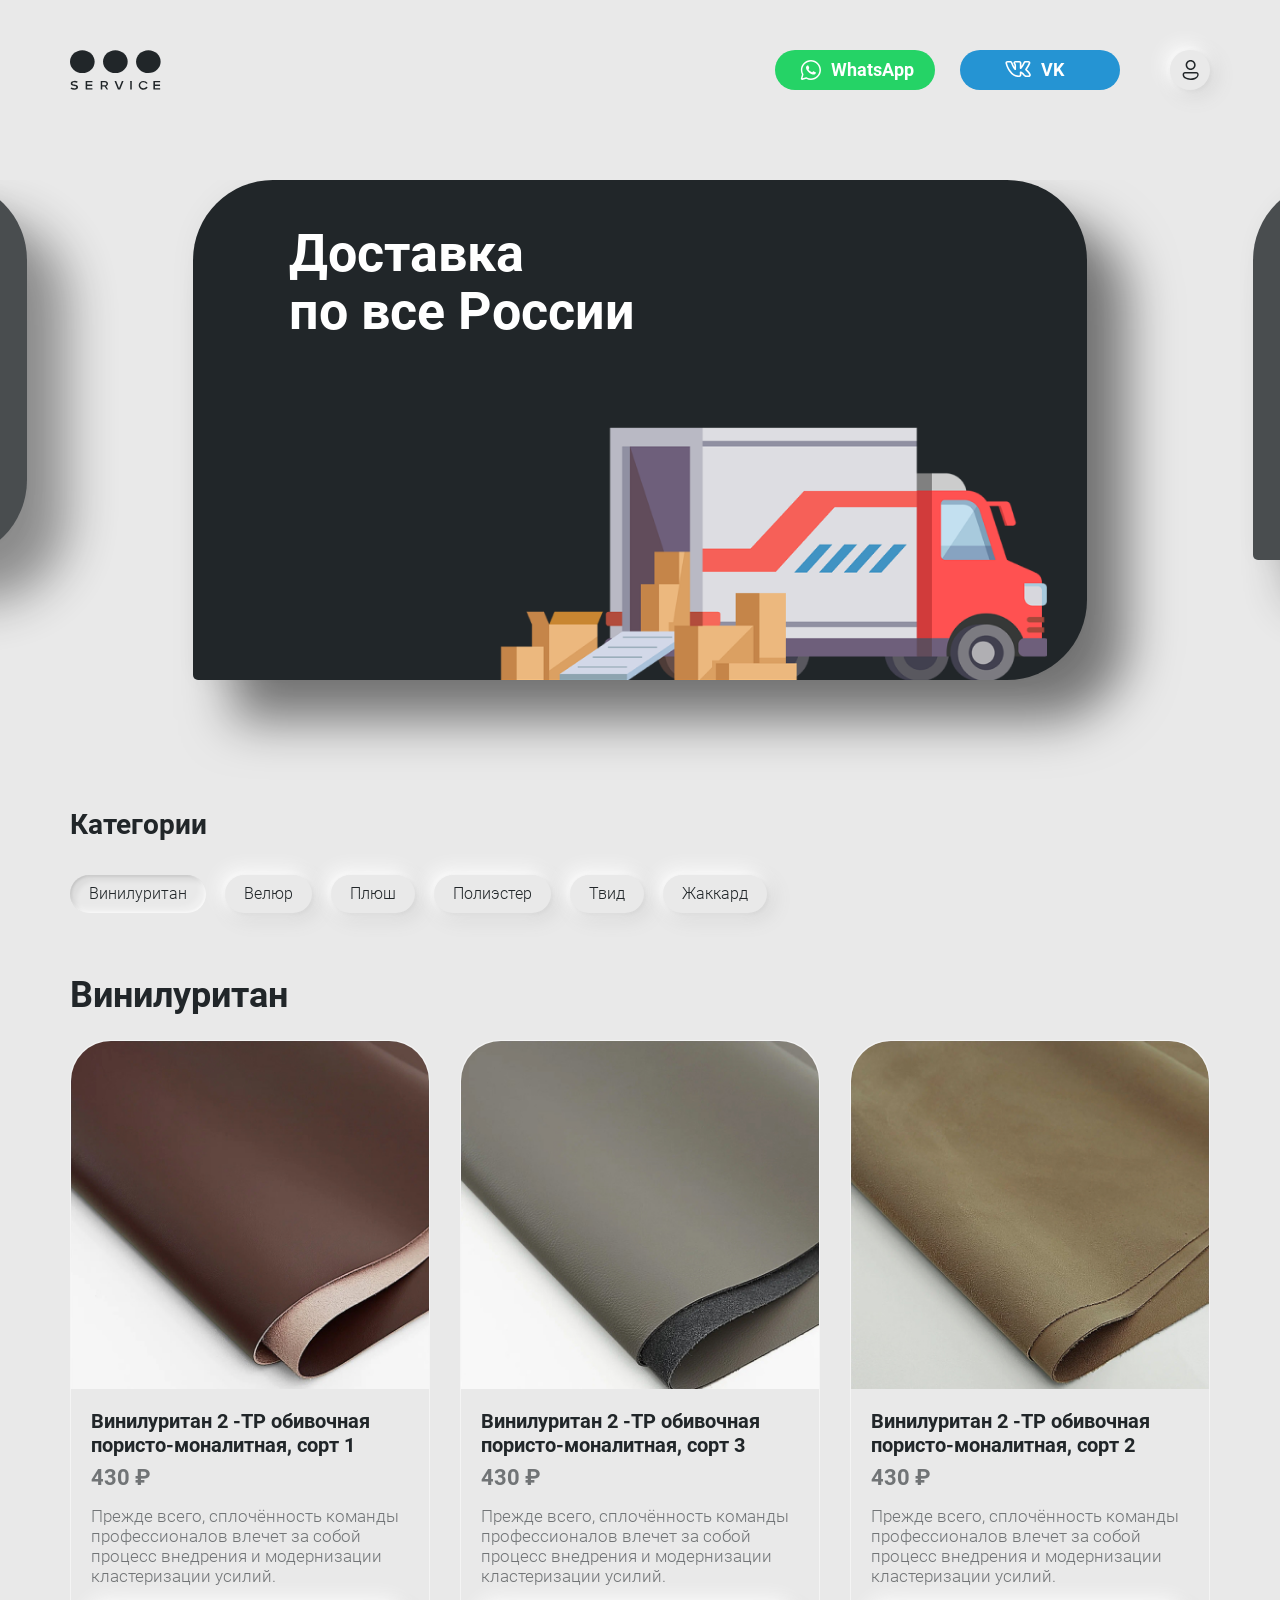
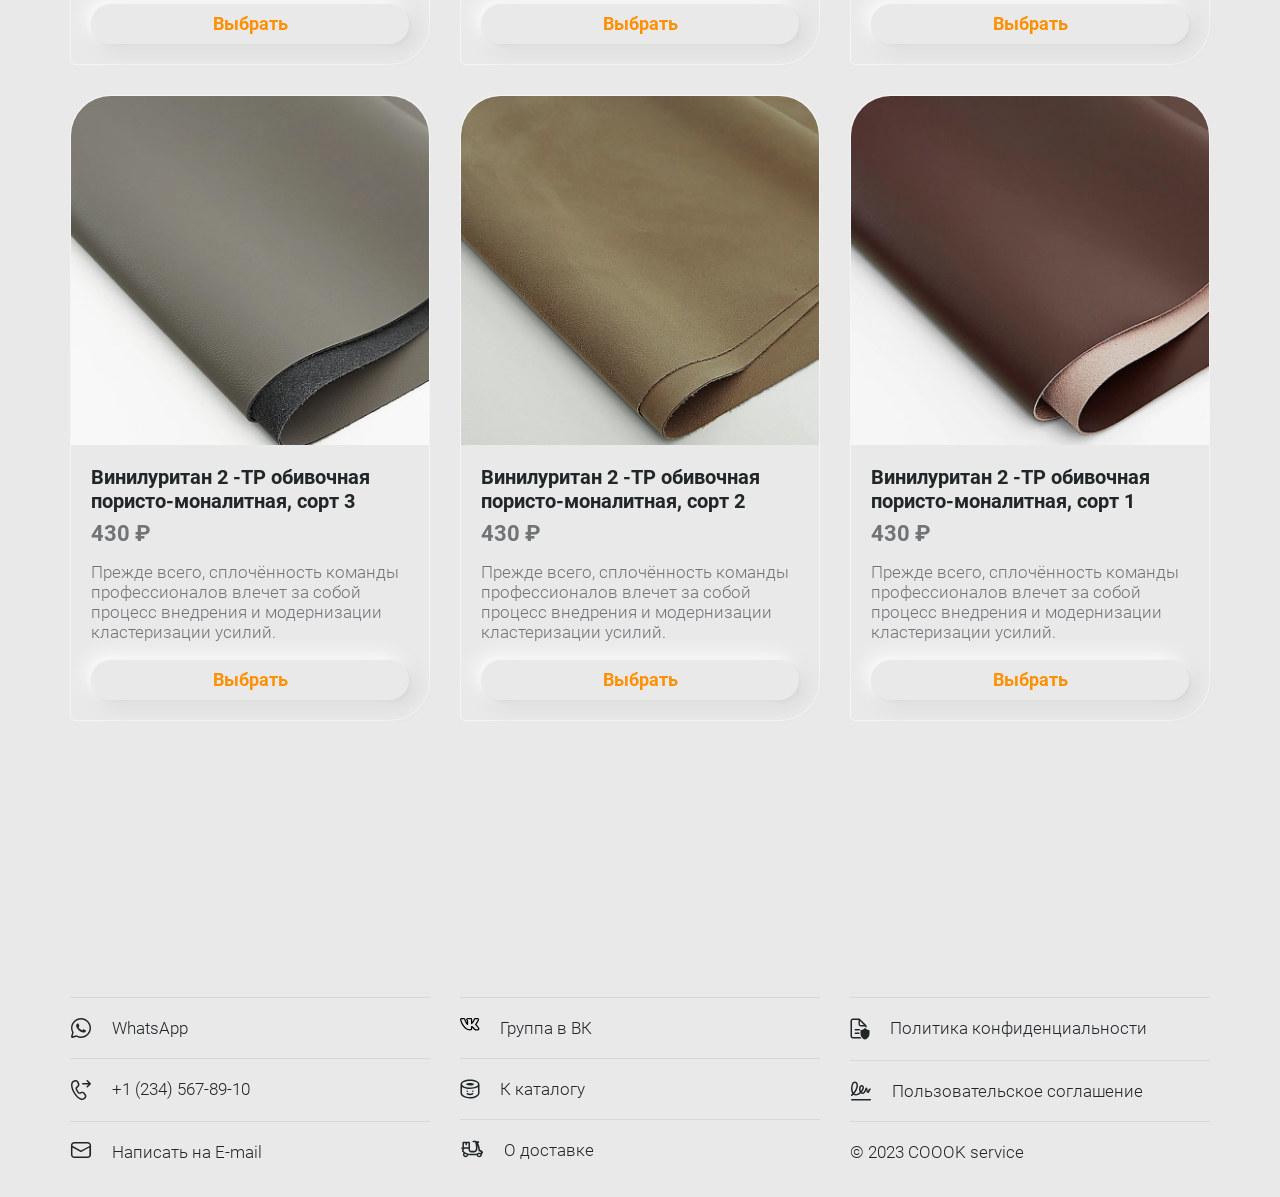
==== commit e0f5ab77: "added adaptive" ====
--- a/app/index.html
+++ b/app/index.html
@@ -23,7 +23,13 @@
                     <div class="header-inner__btn-profile"></div>
                     <ul class="header-inner__btn-profileMenu">
                         <li class="profileMenu__item">
-                            <a href="#" class="profileMenu__item-text">Мои заказы</a>
+                            <a href="#" class="profileMenu__item-text profileMenu__item-text--bask profileMenu__item-bask">Мои заказы</a>
+                        </li>
+                        <li class="profileMenu__item">
+                            <a href="#" class="profileMenu__item-text profileMenu__item-text--wa">WhatsApp</a>
+                        </li>
+                        <li class="profileMenu__item">
+                            <a href="#" class="profileMenu__item-text profileMenu__item-text--vk">VK</a>
                         </li>
                     </ul>
                 </div>
@@ -31,8 +37,8 @@
         </div>
     </div>
 </header>
-    <main class="main">
-        <section class="top-slider">
+     <main class="main">
+        <section class="top-slider"> 
             <div class="top-slider__inner">
                 <div class="top-slider__item">
                     <div class="top-slider__content">
@@ -254,7 +260,6 @@
     </div>
 </footer>
 
-
     <script src="js/main.min.js"></script>
     <link rel="stylesheet" href="smartbasket/css/smartbasket.min.css">
 
@@ -271,7 +276,7 @@
                 productSize: 'product__size-element',
 
                 productQuantityWrapper: 'product__quantity',
-                smartBasketMinArea: 'profileMenu__item-text',
+                smartBasketMinArea: 'profileMenu__item-bask',
                 countryCode: '+7',
                 smartBasketCurrency: '₽',
                 smartBasketMinIconPath: '',
--- a/app/css/index.min.css
+++ b/app/css/index.min.css
@@ -1 +1 @@
-body{font-family:"Roboto-Light",sans-serif;font-weight:300}.product-item__link,.product-item__price,.product-item__title,.category__title,.category__inner-title,.top-slider__link,.top-slider__title,.header-inner__btn-item{font-family:"Roboto-Bold",sans-serif;font-weight:700}@font-face{font-family:"Roboto-Bold";font-weight:700;font-style:normal;font-display:swap;src:local("Roboto-Bold"),url("../fonts/Roboto-Bold.woff2") format("woff2"),url("../fonts/Roboto-Bold.woff") format("woff")}@font-face{font-family:"Roboto-Light";font-weight:300;font-style:normal;font-display:swap;src:local("Roboto-Light"),url("../fonts/Roboto-Light.woff2") format("woff2"),url("../fonts/Roboto-Light.woff") format("woff")}html{-webkit-box-sizing:border-box;box-sizing:border-box}*,*::after,*::before{-webkit-box-sizing:inherit;box-sizing:inherit}ul[class],ol[class]{padding:0}body,h1,h2,h3,h4,h5,h6,p,ul,ol,li,figure,figcaption,blockquote,dl,dd{margin:0}ul[class]{list-style:none}a{text-decoration:none;color:#fe9102}img{max-width:100%;display:block}input,button,textarea,select{font:inherit}.slick-slider{position:relative;display:block;-webkit-box-sizing:border-box;box-sizing:border-box;-webkit-touch-callout:none;-webkit-user-select:none;-moz-user-select:none;-ms-user-select:none;user-select:none;-ms-touch-action:pan-y;touch-action:pan-y;-webkit-tap-highlight-color:rgba(0,0,0,0)}.slick-list{position:relative;overflow:hidden;display:block;margin:0;padding:0}.slick-list:focus{outline:none}.slick-list.dragging{cursor:pointer;cursor:hand}.slick-slider .slick-track,.slick-slider .slick-list{-webkit-transform:translate3d(0, 0, 0);-ms-transform:translate3d(0, 0, 0);transform:translate3d(0, 0, 0)}.slick-track{position:relative;left:0;top:0;display:block;margin-left:auto;margin-right:auto}.slick-track:before,.slick-track:after{content:"";display:table}.slick-track:after{clear:both}.slick-loading .slick-track{visibility:hidden}.slick-slide{float:left;height:100%;min-height:1px;display:none}[dir=rtl] .slick-slide{float:right}.slick-slide img{display:block}.slick-slide.slick-loading img{display:none}.slick-slide.dragging img{pointer-events:none}.slick-initialized .slick-slide{display:block}.slick-loading .slick-slide{visibility:hidden}.slick-vertical .slick-slide{display:block;height:auto;border:1px solid rgba(0,0,0,0)}.slick-arrow.slick-hidden{display:none}body.compensate-for-scrollbar{overflow:hidden}.fancybox-active{height:auto}.fancybox-is-hidden{left:-9999px;margin:0;position:absolute !important;top:-9999px;visibility:hidden}.fancybox-container{-webkit-backface-visibility:hidden;height:100%;left:0;outline:none;position:fixed;-webkit-tap-highlight-color:transparent;top:0;-ms-touch-action:manipulation;touch-action:manipulation;-webkit-transform:translateZ(0);transform:translateZ(0);width:100%;z-index:99992}.fancybox-container *{-webkit-box-sizing:border-box;box-sizing:border-box}.fancybox-outer,.fancybox-inner,.fancybox-bg,.fancybox-stage{bottom:0;left:0;position:absolute;right:0;top:0}.fancybox-outer{-webkit-overflow-scrolling:touch;overflow-y:auto}.fancybox-bg{background:rgb(30, 30, 30);opacity:0;-webkit-transition-duration:inherit;-o-transition-duration:inherit;transition-duration:inherit;-webkit-transition-property:opacity;-o-transition-property:opacity;transition-property:opacity;-webkit-transition-timing-function:cubic-bezier(0.47, 0, 0.74, 0.71);-o-transition-timing-function:cubic-bezier(0.47, 0, 0.74, 0.71);transition-timing-function:cubic-bezier(0.47, 0, 0.74, 0.71)}.fancybox-is-open .fancybox-bg{opacity:.9;-webkit-transition-timing-function:cubic-bezier(0.22, 0.61, 0.36, 1);-o-transition-timing-function:cubic-bezier(0.22, 0.61, 0.36, 1);transition-timing-function:cubic-bezier(0.22, 0.61, 0.36, 1)}.fancybox-infobar,.fancybox-toolbar,.fancybox-caption,.fancybox-navigation .fancybox-button{direction:ltr;opacity:0;position:absolute;-webkit-transition:opacity .25s ease,visibility 0s ease .25s;-o-transition:opacity .25s ease,visibility 0s ease .25s;transition:opacity .25s ease,visibility 0s ease .25s;visibility:hidden;z-index:99997}.fancybox-show-infobar .fancybox-infobar,.fancybox-show-toolbar .fancybox-toolbar,.fancybox-show-caption .fancybox-caption,.fancybox-show-nav .fancybox-navigation .fancybox-button{opacity:1;-webkit-transition:opacity .25s ease 0s,visibility 0s ease 0s;-o-transition:opacity .25s ease 0s,visibility 0s ease 0s;transition:opacity .25s ease 0s,visibility 0s ease 0s;visibility:visible}.fancybox-infobar{color:#ccc;font-size:13px;-webkit-font-smoothing:subpixel-antialiased;height:44px;left:0;line-height:44px;min-width:44px;mix-blend-mode:difference;padding:0 10px;pointer-events:none;top:0;-webkit-touch-callout:none;-webkit-user-select:none;-moz-user-select:none;-ms-user-select:none;user-select:none}.fancybox-toolbar{right:0;top:0}.fancybox-stage{direction:ltr;overflow:visible;-webkit-transform:translateZ(0);transform:translateZ(0);z-index:99994}.fancybox-is-open .fancybox-stage{overflow:hidden}.fancybox-slide{-webkit-backface-visibility:hidden;display:none;height:100%;left:0;outline:none;overflow:auto;-webkit-overflow-scrolling:touch;padding:44px;position:absolute;text-align:center;top:0;-webkit-transition-property:opacity,-webkit-transform;transition-property:opacity,-webkit-transform;-o-transition-property:transform,opacity;transition-property:transform,opacity;transition-property:transform,opacity,-webkit-transform;white-space:normal;width:100%;z-index:99994}.fancybox-slide::before{content:"";display:inline-block;font-size:0;height:100%;vertical-align:middle;width:0}.fancybox-is-sliding .fancybox-slide,.fancybox-slide--previous,.fancybox-slide--current,.fancybox-slide--next{display:block}.fancybox-slide--image{overflow:hidden;padding:44px 0}.fancybox-slide--image::before{display:none}.fancybox-slide--html{padding:6px}.fancybox-content{background:#fff;display:inline-block;margin:0;max-width:100%;overflow:auto;-webkit-overflow-scrolling:touch;padding:44px;position:relative;text-align:left;vertical-align:middle}.fancybox-slide--image .fancybox-content{-webkit-animation-timing-function:cubic-bezier(0.5, 0, 0.14, 1);animation-timing-function:cubic-bezier(0.5, 0, 0.14, 1);-webkit-backface-visibility:hidden;background:transparent;background-repeat:no-repeat;background-size:100% 100%;left:0;max-width:none;overflow:visible;padding:0;position:absolute;top:0;-ms-transform-origin:top left;-webkit-transform-origin:top left;transform-origin:top left;-webkit-transition-property:opacity,-webkit-transform;transition-property:opacity,-webkit-transform;-o-transition-property:transform,opacity;transition-property:transform,opacity;transition-property:transform,opacity,-webkit-transform;-webkit-user-select:none;-moz-user-select:none;-ms-user-select:none;user-select:none;z-index:99995}.fancybox-can-zoomOut .fancybox-content{cursor:-webkit-zoom-out;cursor:zoom-out}.fancybox-can-zoomIn .fancybox-content{cursor:-webkit-zoom-in;cursor:zoom-in}.fancybox-can-swipe .fancybox-content,.fancybox-can-pan .fancybox-content{cursor:-webkit-grab;cursor:grab}.fancybox-is-grabbing .fancybox-content{cursor:-webkit-grabbing;cursor:grabbing}.fancybox-container [data-selectable=true]{cursor:text}.fancybox-image,.fancybox-spaceball{background:transparent;border:0;height:100%;left:0;margin:0;max-height:none;max-width:none;padding:0;position:absolute;top:0;-webkit-user-select:none;-moz-user-select:none;-ms-user-select:none;user-select:none;width:100%}.fancybox-spaceball{z-index:1}.fancybox-slide--video .fancybox-content,.fancybox-slide--map .fancybox-content,.fancybox-slide--pdf .fancybox-content,.fancybox-slide--iframe .fancybox-content{height:100%;overflow:visible;padding:0;width:100%}.fancybox-slide--video .fancybox-content{background:#000}.fancybox-slide--map .fancybox-content{background:#e5e3df}.fancybox-slide--iframe .fancybox-content{background:#fff}.fancybox-video,.fancybox-iframe{background:transparent;border:0;display:block;height:100%;margin:0;overflow:hidden;padding:0;width:100%}.fancybox-iframe{left:0;position:absolute;top:0}.fancybox-error{background:#fff;cursor:default;max-width:400px;padding:40px;width:100%}.fancybox-error p{color:#444;font-size:16px;line-height:20px;margin:0;padding:0}.fancybox-button{background:rgba(30, 30, 30, 0.6);border:0;border-radius:0;-webkit-box-shadow:none;box-shadow:none;cursor:pointer;display:inline-block;height:44px;margin:0;padding:10px;position:relative;-webkit-transition:color .2s;-o-transition:color .2s;transition:color .2s;vertical-align:top;visibility:inherit;width:44px}.fancybox-button,.fancybox-button:visited,.fancybox-button:link{color:#ccc}.fancybox-button:hover{color:#fff}.fancybox-button:focus{outline:none}.fancybox-button.fancybox-focus{outline:1px dotted}.fancybox-button[disabled],.fancybox-button[disabled]:hover{color:#888;cursor:default;outline:none}.fancybox-button div{height:100%}.fancybox-button svg{display:block;height:100%;overflow:visible;position:relative;width:100%}.fancybox-button svg path{fill:currentColor;stroke-width:0}.fancybox-button--play svg:nth-child(2),.fancybox-button--fsenter svg:nth-child(2){display:none}.fancybox-button--pause svg:nth-child(1),.fancybox-button--fsexit svg:nth-child(1){display:none}.fancybox-progress{background:#ff5268;height:2px;left:0;position:absolute;right:0;top:0;-ms-transform:scaleX(0);-webkit-transform:scaleX(0);transform:scaleX(0);-ms-transform-origin:0;-webkit-transform-origin:0;transform-origin:0;-webkit-transition-property:-webkit-transform;transition-property:-webkit-transform;-o-transition-property:transform;transition-property:transform;transition-property:transform, -webkit-transform;-webkit-transition-timing-function:linear;-o-transition-timing-function:linear;transition-timing-function:linear;z-index:99998}.fancybox-close-small{background:transparent;border:0;border-radius:0;color:#ccc;cursor:pointer;opacity:.8;padding:8px;position:absolute;right:-12px;top:-44px;z-index:401}.fancybox-close-small:hover{color:#fff;opacity:1}.fancybox-slide--html .fancybox-close-small{color:currentColor;padding:10px;right:0;top:0}.fancybox-slide--image.fancybox-is-scaling .fancybox-content{overflow:hidden}.fancybox-is-scaling .fancybox-close-small,.fancybox-is-zoomable.fancybox-can-pan .fancybox-close-small{display:none}.fancybox-navigation .fancybox-button{background-clip:content-box;height:100px;opacity:0;position:absolute;top:calc(50% - 50px);width:70px}.fancybox-navigation .fancybox-button div{padding:7px}.fancybox-navigation .fancybox-button--arrow_left{left:0;left:env(safe-area-inset-left);padding:31px 26px 31px 6px}.fancybox-navigation .fancybox-button--arrow_right{padding:31px 6px 31px 26px;right:0;right:env(safe-area-inset-right)}.fancybox-caption{background:-webkit-gradient(linear, left bottom, left top, from(rgba(0, 0, 0, 0.85)), color-stop(50%, rgba(0, 0, 0, 0.3)), color-stop(65%, rgba(0, 0, 0, 0.15)), color-stop(75.5%, rgba(0, 0, 0, 0.075)), color-stop(82.85%, rgba(0, 0, 0, 0.037)), color-stop(88%, rgba(0, 0, 0, 0.019)), to(rgba(0, 0, 0, 0)));background:-o-linear-gradient(bottom, rgba(0, 0, 0, 0.85) 0%, rgba(0, 0, 0, 0.3) 50%, rgba(0, 0, 0, 0.15) 65%, rgba(0, 0, 0, 0.075) 75.5%, rgba(0, 0, 0, 0.037) 82.85%, rgba(0, 0, 0, 0.019) 88%, rgba(0, 0, 0, 0) 100%);background:linear-gradient(to top, rgba(0, 0, 0, 0.85) 0%, rgba(0, 0, 0, 0.3) 50%, rgba(0, 0, 0, 0.15) 65%, rgba(0, 0, 0, 0.075) 75.5%, rgba(0, 0, 0, 0.037) 82.85%, rgba(0, 0, 0, 0.019) 88%, rgba(0, 0, 0, 0) 100%);bottom:0;color:#eee;font-size:14px;font-weight:400;left:0;line-height:1.5;padding:75px 44px 25px 44px;pointer-events:none;right:0;text-align:center;z-index:99996}@supports(padding: max(0px)){.fancybox-caption{padding:75px max(44px,env(safe-area-inset-right)) max(25px,env(safe-area-inset-bottom)) max(44px,env(safe-area-inset-left))}}.fancybox-caption--separate{margin-top:-50px}.fancybox-caption__body{max-height:50vh;overflow:auto;pointer-events:all}.fancybox-caption a,.fancybox-caption a:link,.fancybox-caption a:visited{color:#ccc;text-decoration:none}.fancybox-caption a:hover{color:#fff;text-decoration:underline}.fancybox-loading{-webkit-animation:fancybox-rotate 1s linear infinite;animation:fancybox-rotate 1s linear infinite;background:transparent;border:4px solid #888;border-bottom-color:#fff;border-radius:50%;height:50px;left:50%;margin:-25px 0 0 -25px;opacity:.7;padding:0;position:absolute;top:50%;width:50px;z-index:99999}@-webkit-keyframes fancybox-rotate{100%{-webkit-transform:rotate(360deg);transform:rotate(360deg)}}@keyframes fancybox-rotate{100%{-webkit-transform:rotate(360deg);transform:rotate(360deg)}}.fancybox-animated{-webkit-transition-timing-function:cubic-bezier(0, 0, 0.25, 1);-o-transition-timing-function:cubic-bezier(0, 0, 0.25, 1);transition-timing-function:cubic-bezier(0, 0, 0.25, 1)}.fancybox-fx-slide.fancybox-slide--previous{opacity:0;-webkit-transform:translate3d(-100%, 0, 0);transform:translate3d(-100%, 0, 0)}.fancybox-fx-slide.fancybox-slide--next{opacity:0;-webkit-transform:translate3d(100%, 0, 0);transform:translate3d(100%, 0, 0)}.fancybox-fx-slide.fancybox-slide--current{opacity:1;-webkit-transform:translate3d(0, 0, 0);transform:translate3d(0, 0, 0)}.fancybox-fx-fade.fancybox-slide--previous,.fancybox-fx-fade.fancybox-slide--next{opacity:0;-webkit-transition-timing-function:cubic-bezier(0.19, 1, 0.22, 1);-o-transition-timing-function:cubic-bezier(0.19, 1, 0.22, 1);transition-timing-function:cubic-bezier(0.19, 1, 0.22, 1)}.fancybox-fx-fade.fancybox-slide--current{opacity:1}.fancybox-fx-zoom-in-out.fancybox-slide--previous{opacity:0;-webkit-transform:scale3d(1.5, 1.5, 1.5);transform:scale3d(1.5, 1.5, 1.5)}.fancybox-fx-zoom-in-out.fancybox-slide--next{opacity:0;-webkit-transform:scale3d(0.5, 0.5, 0.5);transform:scale3d(0.5, 0.5, 0.5)}.fancybox-fx-zoom-in-out.fancybox-slide--current{opacity:1;-webkit-transform:scale3d(1, 1, 1);transform:scale3d(1, 1, 1)}.fancybox-fx-rotate.fancybox-slide--previous{opacity:0;-ms-transform:rotate(-360deg);-webkit-transform:rotate(-360deg);transform:rotate(-360deg)}.fancybox-fx-rotate.fancybox-slide--next{opacity:0;-ms-transform:rotate(360deg);-webkit-transform:rotate(360deg);transform:rotate(360deg)}.fancybox-fx-rotate.fancybox-slide--current{opacity:1;-ms-transform:rotate(0deg);-webkit-transform:rotate(0deg);transform:rotate(0deg)}.fancybox-fx-circular.fancybox-slide--previous{opacity:0;-webkit-transform:scale3d(0, 0, 0) translate3d(-100%, 0, 0);transform:scale3d(0, 0, 0) translate3d(-100%, 0, 0)}.fancybox-fx-circular.fancybox-slide--next{opacity:0;-webkit-transform:scale3d(0, 0, 0) translate3d(100%, 0, 0);transform:scale3d(0, 0, 0) translate3d(100%, 0, 0)}.fancybox-fx-circular.fancybox-slide--current{opacity:1;-webkit-transform:scale3d(1, 1, 1) translate3d(0, 0, 0);transform:scale3d(1, 1, 1) translate3d(0, 0, 0)}.fancybox-fx-tube.fancybox-slide--previous{-webkit-transform:translate3d(-100%, 0, 0) scale(0.1) skew(-10deg);transform:translate3d(-100%, 0, 0) scale(0.1) skew(-10deg)}.fancybox-fx-tube.fancybox-slide--next{-webkit-transform:translate3d(100%, 0, 0) scale(0.1) skew(10deg);transform:translate3d(100%, 0, 0) scale(0.1) skew(10deg)}.fancybox-fx-tube.fancybox-slide--current{-webkit-transform:translate3d(0, 0, 0) scale(1);transform:translate3d(0, 0, 0) scale(1)}@media all and (max-height: 576px){.fancybox-slide{padding-left:6px;padding-right:6px}.fancybox-slide--image{padding:6px 0}.fancybox-close-small{right:-6px}.fancybox-slide--image .fancybox-close-small{background:#4e4e4e;color:#f2f4f6;height:36px;opacity:1;padding:6px;right:0;top:0;width:36px}.fancybox-caption{padding-left:12px;padding-right:12px}@supports(padding: max(0px)){.fancybox-caption{padding-left:max(12px,env(safe-area-inset-left));padding-right:max(12px,env(safe-area-inset-right))}}}.fancybox-share{background:#f4f4f4;border-radius:3px;max-width:90%;padding:30px;text-align:center}.fancybox-share h1{color:#222;font-size:35px;font-weight:700;margin:0 0 20px 0}.fancybox-share p{margin:0;padding:0}.fancybox-share__button{border:0;border-radius:3px;display:inline-block;font-size:14px;font-weight:700;line-height:40px;margin:0 5px 10px 5px;min-width:130px;padding:0 15px;text-decoration:none;-webkit-transition:all .2s;-o-transition:all .2s;transition:all .2s;-webkit-user-select:none;-moz-user-select:none;-ms-user-select:none;user-select:none;white-space:nowrap}.fancybox-share__button:visited,.fancybox-share__button:link{color:#fff}.fancybox-share__button:hover{text-decoration:none}.fancybox-share__button--fb{background:#3b5998}.fancybox-share__button--fb:hover{background:#344e86}.fancybox-share__button--pt{background:#bd081d}.fancybox-share__button--pt:hover{background:#aa0719}.fancybox-share__button--tw{background:#1da1f2}.fancybox-share__button--tw:hover{background:#0d95e8}.fancybox-share__button svg{height:25px;margin-right:7px;position:relative;top:-1px;vertical-align:middle;width:25px}.fancybox-share__button svg path{fill:#fff}.fancybox-share__input{background:transparent;border:0;border-bottom:1px solid #d7d7d7;border-radius:0;color:#5d5b5b;font-size:14px;margin:10px 0 0 0;outline:none;padding:10px 15px;width:100%}.fancybox-thumbs{background:#ddd;bottom:0;display:none;margin:0;-webkit-overflow-scrolling:touch;-ms-overflow-style:-ms-autohiding-scrollbar;padding:2px 2px 4px 2px;position:absolute;right:0;-webkit-tap-highlight-color:rgba(0, 0, 0, 0);top:0;width:212px;z-index:99995}.fancybox-thumbs-x{overflow-x:auto;overflow-y:hidden}.fancybox-show-thumbs .fancybox-thumbs{display:block}.fancybox-show-thumbs .fancybox-inner{right:212px}.fancybox-thumbs__list{font-size:0;height:100%;list-style:none;margin:0;overflow-x:hidden;overflow-y:auto;padding:0;position:absolute;position:relative;white-space:nowrap;width:100%}.fancybox-thumbs-x .fancybox-thumbs__list{overflow:hidden}.fancybox-thumbs-y .fancybox-thumbs__list::-webkit-scrollbar{width:7px}.fancybox-thumbs-y .fancybox-thumbs__list::-webkit-scrollbar-track{background:#fff;border-radius:10px;-webkit-box-shadow:inset 0 0 6px rgba(0, 0, 0, 0.3);box-shadow:inset 0 0 6px rgba(0, 0, 0, 0.3)}.fancybox-thumbs-y .fancybox-thumbs__list::-webkit-scrollbar-thumb{background:#2a2a2a;border-radius:10px}.fancybox-thumbs__list a{-webkit-backface-visibility:hidden;backface-visibility:hidden;background-color:rgba(0, 0, 0, 0.1);background-position:center center;background-repeat:no-repeat;background-size:cover;cursor:pointer;float:left;height:75px;margin:2px;max-height:calc(100% - 8px);max-width:calc(50% - 4px);outline:none;overflow:hidden;padding:0;position:relative;-webkit-tap-highlight-color:transparent;width:100px}.fancybox-thumbs__list a::before{border:6px solid #ff5268;bottom:0;content:"";left:0;opacity:0;position:absolute;right:0;top:0;-webkit-transition:all .2s cubic-bezier(0.25, 0.46, 0.45, 0.94);-o-transition:all .2s cubic-bezier(0.25, 0.46, 0.45, 0.94);transition:all .2s cubic-bezier(0.25, 0.46, 0.45, 0.94);z-index:99991}.fancybox-thumbs__list a:focus::before{opacity:.5}.fancybox-thumbs__list a.fancybox-thumbs-active::before{opacity:1}@media all and (max-width: 576px){.fancybox-thumbs{width:110px}.fancybox-show-thumbs .fancybox-inner{right:110px}.fancybox-thumbs__list a{max-width:calc(100% - 10px)}}.jq-ry-container{position:relative;padding:0 5px;line-height:0;display:block;cursor:pointer;-webkit-box-sizing:content-box;box-sizing:content-box;direction:ltr}.jq-ry-container[readonly=readonly]{cursor:default}.jq-ry-container>.jq-ry-group-wrapper{position:relative;width:100%}.jq-ry-container>.jq-ry-group-wrapper>.jq-ry-group{position:relative;line-height:0;z-index:10;white-space:nowrap}.jq-ry-container>.jq-ry-group-wrapper>.jq-ry-group>svg{display:inline-block}.jq-ry-container>.jq-ry-group-wrapper>.jq-ry-group.jq-ry-normal-group{width:100%}.jq-ry-container>.jq-ry-group-wrapper>.jq-ry-group.jq-ry-rated-group{width:0;z-index:11;position:absolute;top:0;left:0;overflow:hidden}.irs{position:relative;display:block;-webkit-touch-callout:none;-webkit-user-select:none;-moz-user-select:none;-ms-user-select:none;user-select:none;font-size:12px;font-family:Arial,sans-serif}.irs-line{position:relative;display:block;overflow:hidden;outline:none !important}.irs-bar{position:absolute;display:block;left:0;width:0}.irs-shadow{position:absolute;display:none;left:0;width:0}.irs-handle{position:absolute;display:block;-webkit-box-sizing:border-box;box-sizing:border-box;cursor:default;z-index:1}.irs-handle.type_last{z-index:2}.irs-min,.irs-max{position:absolute;display:block;cursor:default}.irs-min{left:0}.irs-max{right:0}.irs-from,.irs-to,.irs-single{position:absolute;display:block;top:0;left:0;cursor:default;white-space:nowrap}.irs-grid{position:absolute;display:none;bottom:0;left:0;width:100%;height:20px}.irs-with-grid .irs-grid{display:block}.irs-grid-pol{position:absolute;top:0;left:0;width:1px;height:8px;background:#000}.irs-grid-pol.small{height:4px}.irs-grid-text{position:absolute;bottom:0;left:0;white-space:nowrap;text-align:center;font-size:9px;line-height:9px;padding:0 3px;color:#000}.irs-disable-mask{position:absolute;display:block;top:0;left:-1%;width:102%;height:100%;cursor:default;background:rgba(0, 0, 0, 0);z-index:2}.lt-ie9 .irs-disable-mask{background:#000;filter:alpha(opacity=0);cursor:not-allowed}.irs-disabled{opacity:.4}.irs-hidden-input{position:absolute !important;display:block !important;top:0 !important;left:0 !important;width:0 !important;height:0 !important;font-size:0 !important;line-height:0 !important;padding:0 !important;margin:0 !important;overflow:hidden;outline:none !important;z-index:-9999 !important;background:none !important;border-style:solid !important;border-color:transparent !important}.irs--flat{height:40px}.irs--flat.irs-with-grid{height:60px}.irs--flat .irs-line{top:25px;height:12px;background-color:#e1e4e9;border-radius:4px}.irs--flat .irs-bar{top:25px;height:12px;background-color:#ed5565}.irs--flat .irs-bar--single{border-radius:4px 0 0 4px}.irs--flat .irs-shadow{height:1px;bottom:16px;background-color:#e1e4e9}.irs--flat .irs-handle{top:22px;width:16px;height:18px;background-color:transparent}.irs--flat .irs-handle>i:first-child{position:absolute;display:block;top:0;left:50%;width:2px;height:100%;margin-left:-1px;background-color:#da4453}.irs--flat .irs-handle.state_hover>i:first-child,.irs--flat .irs-handle:hover>i:first-child{background-color:#a43540}.irs--flat .irs-min,.irs--flat .irs-max{top:0;padding:1px 3px;color:#999;font-size:10px;line-height:1.333;text-shadow:none;background-color:#e1e4e9;border-radius:4px}.irs--flat .irs-from,.irs--flat .irs-to,.irs--flat .irs-single{color:white;font-size:10px;line-height:1.333;text-shadow:none;padding:1px 5px;background-color:#ed5565;border-radius:4px}.irs--flat .irs-from:before,.irs--flat .irs-to:before,.irs--flat .irs-single:before{position:absolute;display:block;content:"";bottom:-6px;left:50%;width:0;height:0;margin-left:-3px;overflow:hidden;border:3px solid transparent;border-top-color:#ed5565}.irs--flat .irs-grid-pol{background-color:#e1e4e9}.irs--flat .irs-grid-text{color:#999}.irs--big{height:55px}.irs--big.irs-with-grid{height:70px}.irs--big .irs-line{top:33px;height:12px;background-color:white;background:-webkit-gradient(linear, left top, left bottom, color-stop(-50%, #ddd), color-stop(150%, white));background:-o-linear-gradient(top, #ddd -50%, white 150%);background:linear-gradient(to bottom, #ddd -50%, white 150%);border:1px solid #ccc;border-radius:12px}.irs--big .irs-bar{top:33px;height:12px;background-color:#92bce0;border:1px solid #428bca;background:-webkit-gradient(linear, left top, left bottom, from(#ffffff), color-stop(30%, #428bca), to(#b9d4ec));background:-o-linear-gradient(top, #ffffff 0%, #428bca 30%, #b9d4ec 100%);background:linear-gradient(to bottom, #ffffff 0%, #428bca 30%, #b9d4ec 100%);-webkit-box-shadow:inset 0 0 1px 1px rgba(255, 255, 255, 0.5);box-shadow:inset 0 0 1px 1px rgba(255, 255, 255, 0.5)}.irs--big .irs-bar--single{border-radius:12px 0 0 12px}.irs--big .irs-shadow{height:1px;bottom:16px;background-color:rgba(66, 139, 202, 0.5)}.irs--big .irs-handle{top:25px;width:30px;height:30px;border:1px solid rgba(0, 0, 0, 0.3);background-color:#cbcfd5;background:-webkit-gradient(linear, left top, left bottom, from(white), color-stop(30%, #B4B9BE), to(white));background:-o-linear-gradient(top, white 0%, #B4B9BE 30%, white 100%);background:linear-gradient(to bottom, white 0%, #B4B9BE 30%, white 100%);-webkit-box-shadow:1px 1px 2px rgba(0, 0, 0, 0.2),inset 0 0 3px 1px white;box-shadow:1px 1px 2px rgba(0, 0, 0, 0.2),inset 0 0 3px 1px white;border-radius:30px}.irs--big .irs-handle.state_hover,.irs--big .irs-handle:hover{border-color:rgba(0, 0, 0, 0.45);background-color:#939ba7;background:-webkit-gradient(linear, left top, left bottom, from(white), color-stop(30%, #919BA5), to(white));background:-o-linear-gradient(top, white 0%, #919BA5 30%, white 100%);background:linear-gradient(to bottom, white 0%, #919BA5 30%, white 100%)}.irs--big .irs-min,.irs--big .irs-max{top:0;padding:1px 5px;color:white;text-shadow:none;background-color:#9f9f9f;border-radius:3px}.irs--big .irs-from,.irs--big .irs-to,.irs--big .irs-single{color:white;text-shadow:none;padding:1px 5px;background-color:#428bca;background:-webkit-gradient(linear, left top, left bottom, from(#428bca), to(#3071a9));background:-o-linear-gradient(top, #428bca 0%, #3071a9 100%);background:linear-gradient(to bottom, #428bca 0%, #3071a9 100%);border-radius:3px}.irs--big .irs-grid-pol{background-color:#428bca}.irs--big .irs-grid-text{color:#428bca}.irs--modern{height:55px}.irs--modern.irs-with-grid{height:55px}.irs--modern .irs-line{top:25px;height:5px;background-color:#d1d6e0;background:-webkit-gradient(linear, left top, left bottom, from(#e0e4ea), to(#d1d6e0));background:-o-linear-gradient(top, #e0e4ea 0%, #d1d6e0 100%);background:linear-gradient(to bottom, #e0e4ea 0%, #d1d6e0 100%);border:1px solid #a3adc1;border-bottom-width:0;border-radius:5px}.irs--modern .irs-bar{top:25px;height:5px;background:#20b426;background:-webkit-gradient(linear, left top, left bottom, from(#20b426), to(#18891d));background:-o-linear-gradient(top, #20b426 0%, #18891d 100%);background:linear-gradient(to bottom, #20b426 0%, #18891d 100%)}.irs--modern .irs-bar--single{border-radius:5px 0 0 5px}.irs--modern .irs-shadow{height:1px;bottom:21px;background-color:rgba(209, 214, 224, 0.5)}.irs--modern .irs-handle{top:37px;width:12px;height:13px;border:1px solid #a3adc1;border-top-width:0;-webkit-box-shadow:1px 1px 1px rgba(0, 0, 0, 0.1);box-shadow:1px 1px 1px rgba(0, 0, 0, 0.1);border-radius:0 0 3px 3px}.irs--modern .irs-handle>i:nth-child(1){position:absolute;display:block;top:-4px;left:1px;width:6px;height:6px;border:1px solid #a3adc1;background:white;-webkit-transform:rotate(45deg);-ms-transform:rotate(45deg);transform:rotate(45deg)}.irs--modern .irs-handle>i:nth-child(2){position:absolute;display:block;-webkit-box-sizing:border-box;box-sizing:border-box;top:0;left:0;width:10px;height:12px;background:#e9e6e6;background:-webkit-gradient(linear, left top, left bottom, from(white), to(#e9e6e6));background:-o-linear-gradient(top, white 0%, #e9e6e6 100%);background:linear-gradient(to bottom, white 0%, #e9e6e6 100%);border-radius:0 0 3px 3px}.irs--modern .irs-handle>i:nth-child(3){position:absolute;display:block;-webkit-box-sizing:border-box;box-sizing:border-box;top:3px;left:3px;width:4px;height:5px;border-left:1px solid #a3adc1;border-right:1px solid #a3adc1}.irs--modern .irs-handle.state_hover,.irs--modern .irs-handle:hover{border-color:#7685a2;background:#c3c7cd;background:-webkit-gradient(linear, left top, left bottom, from(#ffffff), color-stop(30%, #919ba5), to(#ffffff));background:-o-linear-gradient(top, #ffffff 0%, #919ba5 30%, #ffffff 100%);background:linear-gradient(to bottom, #ffffff 0%, #919ba5 30%, #ffffff 100%)}.irs--modern .irs-handle.state_hover>i:nth-child(1),.irs--modern .irs-handle:hover>i:nth-child(1){border-color:#7685a2}.irs--modern .irs-handle.state_hover>i:nth-child(3),.irs--modern .irs-handle:hover>i:nth-child(3){border-color:#48536a}.irs--modern .irs-min,.irs--modern .irs-max{top:0;font-size:10px;line-height:1.333;text-shadow:none;padding:1px 5px;color:white;background-color:#d1d6e0;border-radius:5px}.irs--modern .irs-from,.irs--modern .irs-to,.irs--modern .irs-single{font-size:10px;line-height:1.333;text-shadow:none;padding:1px 5px;background-color:#20b426;color:white;border-radius:5px}.irs--modern .irs-from:before,.irs--modern .irs-to:before,.irs--modern .irs-single:before{position:absolute;display:block;content:"";bottom:-6px;left:50%;width:0;height:0;margin-left:-3px;overflow:hidden;border:3px solid transparent;border-top-color:#20b426}.irs--modern .irs-grid{height:25px}.irs--modern .irs-grid-pol{background-color:#dedede}.irs--modern .irs-grid-text{color:silver;font-size:13px}.irs--sharp{height:50px;font-size:12px;line-height:1}.irs--sharp.irs-with-grid{height:57px}.irs--sharp .irs-line{top:30px;height:2px;background-color:black;border-radius:2px}.irs--sharp .irs-bar{top:30px;height:2px;background-color:#ee22fa}.irs--sharp .irs-bar--single{border-radius:2px 0 0 2px}.irs--sharp .irs-shadow{height:1px;bottom:21px;background-color:rgba(0, 0, 0, 0.5)}.irs--sharp .irs-handle{top:25px;width:10px;height:10px;background-color:#a804b2}.irs--sharp .irs-handle>i:first-child{position:absolute;display:block;top:100%;left:0;width:0;height:0;border:5px solid transparent;border-top-color:#a804b2}.irs--sharp .irs-handle.state_hover,.irs--sharp .irs-handle:hover{background-color:black}.irs--sharp .irs-handle.state_hover>i:first-child,.irs--sharp .irs-handle:hover>i:first-child{border-top-color:black}.irs--sharp .irs-min,.irs--sharp .irs-max{color:white;font-size:14px;line-height:1;top:0;padding:3px 4px;opacity:.4;background-color:#a804b2;border-radius:2px}.irs--sharp .irs-from,.irs--sharp .irs-to,.irs--sharp .irs-single{font-size:14px;line-height:1;text-shadow:none;padding:3px 4px;background-color:#a804b2;color:white;border-radius:2px}.irs--sharp .irs-from:before,.irs--sharp .irs-to:before,.irs--sharp .irs-single:before{position:absolute;display:block;content:"";bottom:-6px;left:50%;width:0;height:0;margin-left:-3px;overflow:hidden;border:3px solid transparent;border-top-color:#a804b2}.irs--sharp .irs-grid{height:25px}.irs--sharp .irs-grid-pol{background-color:#dedede}.irs--sharp .irs-grid-text{color:silver;font-size:13px}.irs--round{height:50px}.irs--round.irs-with-grid{height:65px}.irs--round .irs-line{top:36px;height:4px;background-color:#dee4ec;border-radius:4px}.irs--round .irs-bar{top:36px;height:4px;background-color:#006cfa}.irs--round .irs-bar--single{border-radius:4px 0 0 4px}.irs--round .irs-shadow{height:4px;bottom:21px;background-color:rgba(222, 228, 236, 0.5)}.irs--round .irs-handle{top:26px;width:24px;height:24px;border:4px solid #006cfa;background-color:white;border-radius:24px;-webkit-box-shadow:0 1px 3px rgba(0, 0, 255, 0.3);box-shadow:0 1px 3px rgba(0, 0, 255, 0.3)}.irs--round .irs-handle.state_hover,.irs--round .irs-handle:hover{background-color:#f0f6ff}.irs--round .irs-min,.irs--round .irs-max{color:#333;font-size:14px;line-height:1;top:0;padding:3px 5px;background-color:rgba(0, 0, 0, 0.1);border-radius:4px}.irs--round .irs-from,.irs--round .irs-to,.irs--round .irs-single{font-size:14px;line-height:1;text-shadow:none;padding:3px 5px;background-color:#006cfa;color:white;border-radius:4px}.irs--round .irs-from:before,.irs--round .irs-to:before,.irs--round .irs-single:before{position:absolute;display:block;content:"";bottom:-6px;left:50%;width:0;height:0;margin-left:-3px;overflow:hidden;border:3px solid transparent;border-top-color:#006cfa}.irs--round .irs-grid{height:25px}.irs--round .irs-grid-pol{background-color:#dedede}.irs--round .irs-grid-text{color:silver;font-size:13px}.irs--square{height:50px}.irs--square.irs-with-grid{height:60px}.irs--square .irs-line{top:31px;height:4px;background-color:#dedede}.irs--square .irs-bar{top:31px;height:4px;background-color:black}.irs--square .irs-shadow{height:2px;bottom:21px;background-color:#dedede}.irs--square .irs-handle{top:25px;width:16px;height:16px;border:3px solid black;background-color:white;-webkit-transform:rotate(45deg);-ms-transform:rotate(45deg);transform:rotate(45deg)}.irs--square .irs-handle.state_hover,.irs--square .irs-handle:hover{background-color:#f0f6ff}.irs--square .irs-min,.irs--square .irs-max{color:#333;font-size:14px;line-height:1;top:0;padding:3px 5px;background-color:rgba(0, 0, 0, 0.1)}.irs--square .irs-from,.irs--square .irs-to,.irs--square .irs-single{font-size:14px;line-height:1;text-shadow:none;padding:3px 5px;background-color:black;color:white}.irs--square .irs-grid{height:25px}.irs--square .irs-grid-pol{background-color:#dedede}.irs--square .irs-grid-text{color:silver;font-size:11px}.jq-checkbox,.jq-radio{position:relative;display:inline-block;overflow:hidden;-webkit-user-select:none;-moz-user-select:none;-ms-user-select:none;user-select:none}.jq-checkbox input,.jq-radio input{position:absolute;z-index:-1;margin:0;padding:0;opacity:0}.jq-file{position:relative;display:inline-block;overflow:hidden}.jq-file input{position:absolute;top:0;right:0;height:auto;margin:0;padding:0;opacity:0;font-size:100px;line-height:1em}.jq-file__name{overflow:hidden;white-space:nowrap;-o-text-overflow:ellipsis;text-overflow:ellipsis}.jq-selectbox,.jq-select-multiple{position:relative;display:inline-block}.jq-selectbox select,.jq-select-multiple select{position:absolute;top:0;left:0;width:100%;height:100%;margin:0;padding:0;opacity:0}.jq-selectbox li,.jq-select-multiple li{-webkit-user-select:none;-moz-user-select:none;-ms-user-select:none;user-select:none;white-space:nowrap}.jq-selectbox{z-index:10}.jq-selectbox__select{position:relative}.jq-selectbox__select-text{overflow:hidden;-webkit-user-select:none;-moz-user-select:none;-ms-user-select:none;user-select:none;white-space:nowrap;-o-text-overflow:ellipsis;text-overflow:ellipsis}.jq-selectbox__dropdown{position:absolute}.jq-selectbox__search input{-webkit-appearance:textfield}.jq-selectbox__search input::-webkit-search-cancel-button,.jq-selectbox__search input::-webkit-search-decoration{-webkit-appearance:none}.jq-selectbox__dropdown ul{position:relative;overflow:auto;overflow-x:hidden;list-style:none;-webkit-overflow-scrolling:touch}.jq-select-multiple ul{position:relative;overflow-x:hidden;-webkit-overflow-scrolling:touch}.jq-number{display:inline-block}.jq-number__field input{-moz-appearance:textfield;text-align:left}.jq-number__field input::-webkit-inner-spin-button,.jq-number__field input::-webkit-outer-spin-button{margin:0;-webkit-appearance:none}body{font-size:17px;line-height:20px;color:rgba(33,38,41,.6);background-color:#e9e9e9}.container{max-width:1170px;margin:0 auto;padding:15px}.smart-basket__min{position:absolute;left:0;top:0;right:0;bottom:0;border:none;font-size:12px;background-color:rgba(0,0,0,0);cursor:pointer}.smart-basket__min-icon{display:none}.smart-basket__min-count{position:absolute;top:5px;right:90%}.header-inner{margin-top:35px;margin-bottom:75px;display:-webkit-box;display:-ms-flexbox;display:flex;-webkit-box-pack:justify;-ms-flex-pack:justify;justify-content:space-between}.header-inner__btns{display:-webkit-box;display:-ms-flexbox;display:flex}.header-inner__btns a{color:#fff}.header-inner__btn-item{font-size:18px;display:-webkit-box;display:-ms-flexbox;display:flex;-webkit-box-pack:center;-ms-flex-pack:center;justify-content:center;-webkit-box-align:center;-ms-flex-align:center;align-items:center;background-color:#25d366;border-radius:30px;width:160px;height:40px;margin-left:25px;padding-left:35px;position:relative}.header-inner__btn-item::before{content:"";position:absolute;width:21px;height:20px;background-image:url("../images/icon/watsapp.svg");left:25px}.header-inner__btn-itemVK{background-color:#2594d3;padding-left:25px}.header-inner__btn-itemVK::before{width:26px;height:17px;background-image:url("../images/icon/vk.svg");left:45px;top:10px}.header-inner__btn-profileInner{position:relative}.header-inner__btn-profile{width:40px;height:40px;background-color:#e9e9e9;-webkit-box-shadow:1px 1px 4px rgba(0,0,0,.08),-1px -1px 6px rgba(255,255,255,.5),-5px -5px 20px #fff,5px 5px 20px #d3d3d3;box-shadow:1px 1px 4px rgba(0,0,0,.08),-1px -1px 6px rgba(255,255,255,.5),-5px -5px 20px #fff,5px 5px 20px #d3d3d3;border-radius:50%;margin-left:50px;cursor:pointer;background-image:url("../images/icon/profil.svg");background-repeat:no-repeat;background-position:center center}.header-inner__btn-profileMenu{z-index:100;position:absolute;top:50px;right:30px;opacity:0;-webkit-transition:all .3s;-o-transition:all .3s;transition:all .3s}.header-inner__btn-profileMenu.header-inner__btn-profileMenu--active{opacity:1;display:block;width:400px;background-color:#e9e9e9;border-radius:40px 40px 40px 5px;-webkit-box-shadow:2px 2px 30px rgba(0,0,0,.05),60px 60px 80px rgba(0,0,0,.35);box-shadow:2px 2px 30px rgba(0,0,0,.05),60px 60px 80px rgba(0,0,0,.35);padding-top:50px}.profileMenu__item{max-width:360px;margin:0 auto;border-top:1px solid #fff;position:relative}.profileMenu__item a{color:#212629}.profileMenu__item::before{content:"";position:absolute;width:19px;height:18px;background-image:url("../images/icon/order.svg");left:0px;top:20px}.profileMenu__item-text{display:block;padding-left:41px;padding-bottom:20px;padding-top:20px}.footer-items{display:-ms-grid;display:grid;-ms-grid-columns:(1fr)[3];grid-template-columns:repeat(3, 1fr);grid-gap:30px;margin-top:246px}.footer-item{max-width:370px}.footer-item__link{color:#212629;display:-webkit-box;display:-ms-flexbox;display:flex;padding-top:20px;margin-bottom:20px;-webkit-transition:all .3s;-o-transition:all .3s;transition:all .3s;border-top:1px solid rgba(22,22,22,.08)}.footer-item__link svg{margin-right:20px}.footer-item__link:hover{color:#fe9102}.footer-item__link:hover path{fill:#fe9102}.footer-item__link-ser{color:#212629;border-top:1px solid rgba(22,22,22,.08);padding-top:20px;margin-bottom:20px}.top-slider__inner{width:100%;text-align:center}.top-slider__item{text-align:left;max-width:1170px;height:380px;background-color:#212629;border-radius:40px 40px 40px 5px;-webkit-box-shadow:2px 2px 30px rgba(0,0,0,.05),40px 40px 50px rgba(0,0,0,.5);box-shadow:2px 2px 30px rgba(0,0,0,.05),40px 40px 50px rgba(0,0,0,.5);border-radius:80px 80px 80px 5px;position:relative}.top-slider__item::after{content:"";position:absolute;width:645px;height:323px;background-image:url("../images/dekor/car.png");right:40px;bottom:0}.top-slider__title{max-width:450px;max-height:146px;font-size:64px;line-height:75px;color:#fff;margin-top:45px;margin-left:96px}.top-slider__link{display:inline-block;padding:12px 60px 13px 30px;background:#212629;-webkit-box-shadow:1px 1px 4px rgba(0,0,0,.5),-1px -1px 6px rgba(255,255,255,.05),-5px -5px 20px rgba(255,255,255,.1),5px 5px 20px rgba(0,0,0,.8);box-shadow:1px 1px 4px rgba(0,0,0,.5),-1px -1px 6px rgba(255,255,255,.05),-5px -5px 20px rgba(255,255,255,.1),5px 5px 20px rgba(0,0,0,.8);border-radius:99px;font-size:18px;margin-top:80px;margin-left:96px;position:relative}.top-slider__link::before{content:"";position:absolute;width:20px;height:20px;background-image:url("../images/icon/play.svg");right:30px}.slick-slide{opacity:.8;-webkit-transition:all .3s;-o-transition:all .3s;transition:all .3s}.slick-center{height:600px;opacity:1}.slick-center .top-slider__item{height:500px}.category__inner{margin-top:20px}.category__inner-title{color:#212629;font-size:28px;margin-bottom:40px}.category-top{margin-bottom:72px}.category-top__item{font-size:16px;color:#212629;padding:9px 19px;background:#e9e9e9;-webkit-box-shadow:1px 1px 4px rgba(0,0,0,.08),-1px -1px 6px rgba(255,255,255,.5),-5px -5px 20px #fff,5px 5px 20px #d3d3d3;box-shadow:1px 1px 4px rgba(0,0,0,.08),-1px -1px 6px rgba(255,255,255,.5),-5px -5px 20px #fff,5px 5px 20px #d3d3d3;border-radius:99px;margin-right:15px}.category-top__item--active{-webkit-box-shadow:inset -1px -1px 3px rgba(255,255,255,.8),inset -6px -6px 5px rgba(255,255,255,.3),inset 1px 1px 3px rgba(0,0,0,.15),inset 6px 6px 5px rgba(0,0,0,.06);box-shadow:inset -1px -1px 3px rgba(255,255,255,.8),inset -6px -6px 5px rgba(255,255,255,.3),inset 1px 1px 3px rgba(0,0,0,.15),inset 6px 6px 5px rgba(0,0,0,.06)}.category-content__item{display:none}.category-content__item.category-content__item--active{display:block}.category__title{margin-bottom:35px;font-size:36px;color:#212629}.product-item{border:1px solid rgba(255,255,255,.5);border-radius:40px 40px 40px 5px;max-width:370px;background-color:#e9e9e9;-webkit-transition:all .3s;-o-transition:all .3s;transition:all .3s}.product-item:hover{z-index:3;background-color:#212629;-webkit-box-shadow:2px 2px 30px rgba(0,0,0,.05),40px 40px 50px rgba(0,0,0,.5);box-shadow:2px 2px 30px rgba(0,0,0,.05),40px 40px 50px rgba(0,0,0,.5);color:rgba(255,255,255,.6)}.product-item:hover .product-item__title{color:#fff}.product-item:hover .product-item__link{background:#212629;-webkit-box-shadow:1px 1px 4px rgba(0,0,0,.5),-1px -1px 6px rgba(255,255,255,.05),-5px -5px 20px rgba(255,255,255,.1),5px 5px 20px rgba(0,0,0,.8);box-shadow:1px 1px 4px rgba(0,0,0,.5),-1px -1px 6px rgba(255,255,255,.05),-5px -5px 20px rgba(255,255,255,.1),5px 5px 20px rgba(0,0,0,.8)}.product-item__img{margin-bottom:20px;border-radius:40px 40px 0 0;-o-object-fit:cover;object-fit:cover}.product-item__inner{margin:20px}.product-item__title{font-size:20px;line-height:24px;color:#212629;margin-bottom:11px}.product-item__price{font-size:22px;margin-bottom:18px}.product-item__link{display:block;margin-top:18px;text-align:center;font-size:18px;-webkit-box-shadow:1px 1px 4px rgba(0,0,0,.08),-1px -1px 6px rgba(255,255,255,.5),-5px -5px 20px #fff,5px 5px 20px #d3d3d3;box-shadow:1px 1px 4px rgba(0,0,0,.08),-1px -1px 6px rgba(255,255,255,.5),-5px -5px 20px #fff,5px 5px 20px #d3d3d3;background:#e9e9e9;border-radius:99px;padding:10px 0}.product{display:-ms-grid;display:grid;-ms-grid-columns:(1fr)[3];grid-template-columns:repeat(3, 1fr);grid-gap:30px}+body{font-family:"Roboto-Light",sans-serif;font-weight:300}.product-item__link,.product-item__price,.product-item__title,.category__title,.category__inner-title,.top-slider__link,.top-slider__title,.header-inner__btn-item{font-family:"Roboto-Bold",sans-serif;font-weight:700}@font-face{font-family:"Roboto-Bold";font-weight:700;font-style:normal;font-display:swap;src:local("Roboto-Bold"),url("../fonts/Roboto-Bold.woff2") format("woff2"),url("../fonts/Roboto-Bold.woff") format("woff")}@font-face{font-family:"Roboto-Light";font-weight:300;font-style:normal;font-display:swap;src:local("Roboto-Light"),url("../fonts/Roboto-Light.woff2") format("woff2"),url("../fonts/Roboto-Light.woff") format("woff")}html{-webkit-box-sizing:border-box;box-sizing:border-box}*,*::after,*::before{-webkit-box-sizing:inherit;box-sizing:inherit}ul[class],ol[class]{padding:0}body,h1,h2,h3,h4,h5,h6,p,ul,ol,li,figure,figcaption,blockquote,dl,dd{margin:0}ul[class]{list-style:none}a{text-decoration:none;color:#fe9102}img{max-width:100%;display:block}input,button,textarea,select{font:inherit}.slick-slider{position:relative;display:block;-webkit-box-sizing:border-box;box-sizing:border-box;-webkit-touch-callout:none;-webkit-user-select:none;-moz-user-select:none;-ms-user-select:none;user-select:none;-ms-touch-action:pan-y;touch-action:pan-y;-webkit-tap-highlight-color:rgba(0,0,0,0)}.slick-list{position:relative;overflow:hidden;display:block;margin:0;padding:0}.slick-list:focus{outline:none}.slick-list.dragging{cursor:pointer;cursor:hand}.slick-slider .slick-track,.slick-slider .slick-list{-webkit-transform:translate3d(0, 0, 0);-ms-transform:translate3d(0, 0, 0);transform:translate3d(0, 0, 0)}.slick-track{position:relative;left:0;top:0;display:block;margin-left:auto;margin-right:auto}.slick-track:before,.slick-track:after{content:"";display:table}.slick-track:after{clear:both}.slick-loading .slick-track{visibility:hidden}.slick-slide{float:left;height:100%;min-height:1px;display:none}[dir=rtl] .slick-slide{float:right}.slick-slide img{display:block}.slick-slide.slick-loading img{display:none}.slick-slide.dragging img{pointer-events:none}.slick-initialized .slick-slide{display:block}.slick-loading .slick-slide{visibility:hidden}.slick-vertical .slick-slide{display:block;height:auto;border:1px solid rgba(0,0,0,0)}.slick-arrow.slick-hidden{display:none}body.compensate-for-scrollbar{overflow:hidden}.fancybox-active{height:auto}.fancybox-is-hidden{left:-9999px;margin:0;position:absolute !important;top:-9999px;visibility:hidden}.fancybox-container{-webkit-backface-visibility:hidden;height:100%;left:0;outline:none;position:fixed;-webkit-tap-highlight-color:transparent;top:0;-ms-touch-action:manipulation;touch-action:manipulation;-webkit-transform:translateZ(0);transform:translateZ(0);width:100%;z-index:99992}.fancybox-container *{-webkit-box-sizing:border-box;box-sizing:border-box}.fancybox-outer,.fancybox-inner,.fancybox-bg,.fancybox-stage{bottom:0;left:0;position:absolute;right:0;top:0}.fancybox-outer{-webkit-overflow-scrolling:touch;overflow-y:auto}.fancybox-bg{background:rgb(30, 30, 30);opacity:0;-webkit-transition-duration:inherit;-o-transition-duration:inherit;transition-duration:inherit;-webkit-transition-property:opacity;-o-transition-property:opacity;transition-property:opacity;-webkit-transition-timing-function:cubic-bezier(0.47, 0, 0.74, 0.71);-o-transition-timing-function:cubic-bezier(0.47, 0, 0.74, 0.71);transition-timing-function:cubic-bezier(0.47, 0, 0.74, 0.71)}.fancybox-is-open .fancybox-bg{opacity:.9;-webkit-transition-timing-function:cubic-bezier(0.22, 0.61, 0.36, 1);-o-transition-timing-function:cubic-bezier(0.22, 0.61, 0.36, 1);transition-timing-function:cubic-bezier(0.22, 0.61, 0.36, 1)}.fancybox-infobar,.fancybox-toolbar,.fancybox-caption,.fancybox-navigation .fancybox-button{direction:ltr;opacity:0;position:absolute;-webkit-transition:opacity .25s ease,visibility 0s ease .25s;-o-transition:opacity .25s ease,visibility 0s ease .25s;transition:opacity .25s ease,visibility 0s ease .25s;visibility:hidden;z-index:99997}.fancybox-show-infobar .fancybox-infobar,.fancybox-show-toolbar .fancybox-toolbar,.fancybox-show-caption .fancybox-caption,.fancybox-show-nav .fancybox-navigation .fancybox-button{opacity:1;-webkit-transition:opacity .25s ease 0s,visibility 0s ease 0s;-o-transition:opacity .25s ease 0s,visibility 0s ease 0s;transition:opacity .25s ease 0s,visibility 0s ease 0s;visibility:visible}.fancybox-infobar{color:#ccc;font-size:13px;-webkit-font-smoothing:subpixel-antialiased;height:44px;left:0;line-height:44px;min-width:44px;mix-blend-mode:difference;padding:0 10px;pointer-events:none;top:0;-webkit-touch-callout:none;-webkit-user-select:none;-moz-user-select:none;-ms-user-select:none;user-select:none}.fancybox-toolbar{right:0;top:0}.fancybox-stage{direction:ltr;overflow:visible;-webkit-transform:translateZ(0);transform:translateZ(0);z-index:99994}.fancybox-is-open .fancybox-stage{overflow:hidden}.fancybox-slide{-webkit-backface-visibility:hidden;display:none;height:100%;left:0;outline:none;overflow:auto;-webkit-overflow-scrolling:touch;padding:44px;position:absolute;text-align:center;top:0;-webkit-transition-property:opacity,-webkit-transform;transition-property:opacity,-webkit-transform;-o-transition-property:transform,opacity;transition-property:transform,opacity;transition-property:transform,opacity,-webkit-transform;white-space:normal;width:100%;z-index:99994}.fancybox-slide::before{content:"";display:inline-block;font-size:0;height:100%;vertical-align:middle;width:0}.fancybox-is-sliding .fancybox-slide,.fancybox-slide--previous,.fancybox-slide--current,.fancybox-slide--next{display:block}.fancybox-slide--image{overflow:hidden;padding:44px 0}.fancybox-slide--image::before{display:none}.fancybox-slide--html{padding:6px}.fancybox-content{background:#fff;display:inline-block;margin:0;max-width:100%;overflow:auto;-webkit-overflow-scrolling:touch;padding:44px;position:relative;text-align:left;vertical-align:middle}.fancybox-slide--image .fancybox-content{-webkit-animation-timing-function:cubic-bezier(0.5, 0, 0.14, 1);animation-timing-function:cubic-bezier(0.5, 0, 0.14, 1);-webkit-backface-visibility:hidden;background:transparent;background-repeat:no-repeat;background-size:100% 100%;left:0;max-width:none;overflow:visible;padding:0;position:absolute;top:0;-ms-transform-origin:top left;-webkit-transform-origin:top left;transform-origin:top left;-webkit-transition-property:opacity,-webkit-transform;transition-property:opacity,-webkit-transform;-o-transition-property:transform,opacity;transition-property:transform,opacity;transition-property:transform,opacity,-webkit-transform;-webkit-user-select:none;-moz-user-select:none;-ms-user-select:none;user-select:none;z-index:99995}.fancybox-can-zoomOut .fancybox-content{cursor:-webkit-zoom-out;cursor:zoom-out}.fancybox-can-zoomIn .fancybox-content{cursor:-webkit-zoom-in;cursor:zoom-in}.fancybox-can-swipe .fancybox-content,.fancybox-can-pan .fancybox-content{cursor:-webkit-grab;cursor:grab}.fancybox-is-grabbing .fancybox-content{cursor:-webkit-grabbing;cursor:grabbing}.fancybox-container [data-selectable=true]{cursor:text}.fancybox-image,.fancybox-spaceball{background:transparent;border:0;height:100%;left:0;margin:0;max-height:none;max-width:none;padding:0;position:absolute;top:0;-webkit-user-select:none;-moz-user-select:none;-ms-user-select:none;user-select:none;width:100%}.fancybox-spaceball{z-index:1}.fancybox-slide--video .fancybox-content,.fancybox-slide--map .fancybox-content,.fancybox-slide--pdf .fancybox-content,.fancybox-slide--iframe .fancybox-content{height:100%;overflow:visible;padding:0;width:100%}.fancybox-slide--video .fancybox-content{background:#000}.fancybox-slide--map .fancybox-content{background:#e5e3df}.fancybox-slide--iframe .fancybox-content{background:#fff}.fancybox-video,.fancybox-iframe{background:transparent;border:0;display:block;height:100%;margin:0;overflow:hidden;padding:0;width:100%}.fancybox-iframe{left:0;position:absolute;top:0}.fancybox-error{background:#fff;cursor:default;max-width:400px;padding:40px;width:100%}.fancybox-error p{color:#444;font-size:16px;line-height:20px;margin:0;padding:0}.fancybox-button{background:rgba(30, 30, 30, 0.6);border:0;border-radius:0;-webkit-box-shadow:none;box-shadow:none;cursor:pointer;display:inline-block;height:44px;margin:0;padding:10px;position:relative;-webkit-transition:color .2s;-o-transition:color .2s;transition:color .2s;vertical-align:top;visibility:inherit;width:44px}.fancybox-button,.fancybox-button:visited,.fancybox-button:link{color:#ccc}.fancybox-button:hover{color:#fff}.fancybox-button:focus{outline:none}.fancybox-button.fancybox-focus{outline:1px dotted}.fancybox-button[disabled],.fancybox-button[disabled]:hover{color:#888;cursor:default;outline:none}.fancybox-button div{height:100%}.fancybox-button svg{display:block;height:100%;overflow:visible;position:relative;width:100%}.fancybox-button svg path{fill:currentColor;stroke-width:0}.fancybox-button--play svg:nth-child(2),.fancybox-button--fsenter svg:nth-child(2){display:none}.fancybox-button--pause svg:nth-child(1),.fancybox-button--fsexit svg:nth-child(1){display:none}.fancybox-progress{background:#ff5268;height:2px;left:0;position:absolute;right:0;top:0;-ms-transform:scaleX(0);-webkit-transform:scaleX(0);transform:scaleX(0);-ms-transform-origin:0;-webkit-transform-origin:0;transform-origin:0;-webkit-transition-property:-webkit-transform;transition-property:-webkit-transform;-o-transition-property:transform;transition-property:transform;transition-property:transform, -webkit-transform;-webkit-transition-timing-function:linear;-o-transition-timing-function:linear;transition-timing-function:linear;z-index:99998}.fancybox-close-small{background:transparent;border:0;border-radius:0;color:#ccc;cursor:pointer;opacity:.8;padding:8px;position:absolute;right:-12px;top:-44px;z-index:401}.fancybox-close-small:hover{color:#fff;opacity:1}.fancybox-slide--html .fancybox-close-small{color:currentColor;padding:10px;right:0;top:0}.fancybox-slide--image.fancybox-is-scaling .fancybox-content{overflow:hidden}.fancybox-is-scaling .fancybox-close-small,.fancybox-is-zoomable.fancybox-can-pan .fancybox-close-small{display:none}.fancybox-navigation .fancybox-button{background-clip:content-box;height:100px;opacity:0;position:absolute;top:calc(50% - 50px);width:70px}.fancybox-navigation .fancybox-button div{padding:7px}.fancybox-navigation .fancybox-button--arrow_left{left:0;left:env(safe-area-inset-left);padding:31px 26px 31px 6px}.fancybox-navigation .fancybox-button--arrow_right{padding:31px 6px 31px 26px;right:0;right:env(safe-area-inset-right)}.fancybox-caption{background:-webkit-gradient(linear, left bottom, left top, from(rgba(0, 0, 0, 0.85)), color-stop(50%, rgba(0, 0, 0, 0.3)), color-stop(65%, rgba(0, 0, 0, 0.15)), color-stop(75.5%, rgba(0, 0, 0, 0.075)), color-stop(82.85%, rgba(0, 0, 0, 0.037)), color-stop(88%, rgba(0, 0, 0, 0.019)), to(rgba(0, 0, 0, 0)));background:-o-linear-gradient(bottom, rgba(0, 0, 0, 0.85) 0%, rgba(0, 0, 0, 0.3) 50%, rgba(0, 0, 0, 0.15) 65%, rgba(0, 0, 0, 0.075) 75.5%, rgba(0, 0, 0, 0.037) 82.85%, rgba(0, 0, 0, 0.019) 88%, rgba(0, 0, 0, 0) 100%);background:linear-gradient(to top, rgba(0, 0, 0, 0.85) 0%, rgba(0, 0, 0, 0.3) 50%, rgba(0, 0, 0, 0.15) 65%, rgba(0, 0, 0, 0.075) 75.5%, rgba(0, 0, 0, 0.037) 82.85%, rgba(0, 0, 0, 0.019) 88%, rgba(0, 0, 0, 0) 100%);bottom:0;color:#eee;font-size:14px;font-weight:400;left:0;line-height:1.5;padding:75px 44px 25px 44px;pointer-events:none;right:0;text-align:center;z-index:99996}@supports(padding: max(0px)){.fancybox-caption{padding:75px max(44px,env(safe-area-inset-right)) max(25px,env(safe-area-inset-bottom)) max(44px,env(safe-area-inset-left))}}.fancybox-caption--separate{margin-top:-50px}.fancybox-caption__body{max-height:50vh;overflow:auto;pointer-events:all}.fancybox-caption a,.fancybox-caption a:link,.fancybox-caption a:visited{color:#ccc;text-decoration:none}.fancybox-caption a:hover{color:#fff;text-decoration:underline}.fancybox-loading{-webkit-animation:fancybox-rotate 1s linear infinite;animation:fancybox-rotate 1s linear infinite;background:transparent;border:4px solid #888;border-bottom-color:#fff;border-radius:50%;height:50px;left:50%;margin:-25px 0 0 -25px;opacity:.7;padding:0;position:absolute;top:50%;width:50px;z-index:99999}@-webkit-keyframes fancybox-rotate{100%{-webkit-transform:rotate(360deg);transform:rotate(360deg)}}@keyframes fancybox-rotate{100%{-webkit-transform:rotate(360deg);transform:rotate(360deg)}}.fancybox-animated{-webkit-transition-timing-function:cubic-bezier(0, 0, 0.25, 1);-o-transition-timing-function:cubic-bezier(0, 0, 0.25, 1);transition-timing-function:cubic-bezier(0, 0, 0.25, 1)}.fancybox-fx-slide.fancybox-slide--previous{opacity:0;-webkit-transform:translate3d(-100%, 0, 0);transform:translate3d(-100%, 0, 0)}.fancybox-fx-slide.fancybox-slide--next{opacity:0;-webkit-transform:translate3d(100%, 0, 0);transform:translate3d(100%, 0, 0)}.fancybox-fx-slide.fancybox-slide--current{opacity:1;-webkit-transform:translate3d(0, 0, 0);transform:translate3d(0, 0, 0)}.fancybox-fx-fade.fancybox-slide--previous,.fancybox-fx-fade.fancybox-slide--next{opacity:0;-webkit-transition-timing-function:cubic-bezier(0.19, 1, 0.22, 1);-o-transition-timing-function:cubic-bezier(0.19, 1, 0.22, 1);transition-timing-function:cubic-bezier(0.19, 1, 0.22, 1)}.fancybox-fx-fade.fancybox-slide--current{opacity:1}.fancybox-fx-zoom-in-out.fancybox-slide--previous{opacity:0;-webkit-transform:scale3d(1.5, 1.5, 1.5);transform:scale3d(1.5, 1.5, 1.5)}.fancybox-fx-zoom-in-out.fancybox-slide--next{opacity:0;-webkit-transform:scale3d(0.5, 0.5, 0.5);transform:scale3d(0.5, 0.5, 0.5)}.fancybox-fx-zoom-in-out.fancybox-slide--current{opacity:1;-webkit-transform:scale3d(1, 1, 1);transform:scale3d(1, 1, 1)}.fancybox-fx-rotate.fancybox-slide--previous{opacity:0;-ms-transform:rotate(-360deg);-webkit-transform:rotate(-360deg);transform:rotate(-360deg)}.fancybox-fx-rotate.fancybox-slide--next{opacity:0;-ms-transform:rotate(360deg);-webkit-transform:rotate(360deg);transform:rotate(360deg)}.fancybox-fx-rotate.fancybox-slide--current{opacity:1;-ms-transform:rotate(0deg);-webkit-transform:rotate(0deg);transform:rotate(0deg)}.fancybox-fx-circular.fancybox-slide--previous{opacity:0;-webkit-transform:scale3d(0, 0, 0) translate3d(-100%, 0, 0);transform:scale3d(0, 0, 0) translate3d(-100%, 0, 0)}.fancybox-fx-circular.fancybox-slide--next{opacity:0;-webkit-transform:scale3d(0, 0, 0) translate3d(100%, 0, 0);transform:scale3d(0, 0, 0) translate3d(100%, 0, 0)}.fancybox-fx-circular.fancybox-slide--current{opacity:1;-webkit-transform:scale3d(1, 1, 1) translate3d(0, 0, 0);transform:scale3d(1, 1, 1) translate3d(0, 0, 0)}.fancybox-fx-tube.fancybox-slide--previous{-webkit-transform:translate3d(-100%, 0, 0) scale(0.1) skew(-10deg);transform:translate3d(-100%, 0, 0) scale(0.1) skew(-10deg)}.fancybox-fx-tube.fancybox-slide--next{-webkit-transform:translate3d(100%, 0, 0) scale(0.1) skew(10deg);transform:translate3d(100%, 0, 0) scale(0.1) skew(10deg)}.fancybox-fx-tube.fancybox-slide--current{-webkit-transform:translate3d(0, 0, 0) scale(1);transform:translate3d(0, 0, 0) scale(1)}@media all and (max-height: 576px){.fancybox-slide{padding-left:6px;padding-right:6px}.fancybox-slide--image{padding:6px 0}.fancybox-close-small{right:-6px}.fancybox-slide--image .fancybox-close-small{background:#4e4e4e;color:#f2f4f6;height:36px;opacity:1;padding:6px;right:0;top:0;width:36px}.fancybox-caption{padding-left:12px;padding-right:12px}@supports(padding: max(0px)){.fancybox-caption{padding-left:max(12px,env(safe-area-inset-left));padding-right:max(12px,env(safe-area-inset-right))}}}.fancybox-share{background:#f4f4f4;border-radius:3px;max-width:90%;padding:30px;text-align:center}.fancybox-share h1{color:#222;font-size:35px;font-weight:700;margin:0 0 20px 0}.fancybox-share p{margin:0;padding:0}.fancybox-share__button{border:0;border-radius:3px;display:inline-block;font-size:14px;font-weight:700;line-height:40px;margin:0 5px 10px 5px;min-width:130px;padding:0 15px;text-decoration:none;-webkit-transition:all .2s;-o-transition:all .2s;transition:all .2s;-webkit-user-select:none;-moz-user-select:none;-ms-user-select:none;user-select:none;white-space:nowrap}.fancybox-share__button:visited,.fancybox-share__button:link{color:#fff}.fancybox-share__button:hover{text-decoration:none}.fancybox-share__button--fb{background:#3b5998}.fancybox-share__button--fb:hover{background:#344e86}.fancybox-share__button--pt{background:#bd081d}.fancybox-share__button--pt:hover{background:#aa0719}.fancybox-share__button--tw{background:#1da1f2}.fancybox-share__button--tw:hover{background:#0d95e8}.fancybox-share__button svg{height:25px;margin-right:7px;position:relative;top:-1px;vertical-align:middle;width:25px}.fancybox-share__button svg path{fill:#fff}.fancybox-share__input{background:transparent;border:0;border-bottom:1px solid #d7d7d7;border-radius:0;color:#5d5b5b;font-size:14px;margin:10px 0 0 0;outline:none;padding:10px 15px;width:100%}.fancybox-thumbs{background:#ddd;bottom:0;display:none;margin:0;-webkit-overflow-scrolling:touch;-ms-overflow-style:-ms-autohiding-scrollbar;padding:2px 2px 4px 2px;position:absolute;right:0;-webkit-tap-highlight-color:rgba(0, 0, 0, 0);top:0;width:212px;z-index:99995}.fancybox-thumbs-x{overflow-x:auto;overflow-y:hidden}.fancybox-show-thumbs .fancybox-thumbs{display:block}.fancybox-show-thumbs .fancybox-inner{right:212px}.fancybox-thumbs__list{font-size:0;height:100%;list-style:none;margin:0;overflow-x:hidden;overflow-y:auto;padding:0;position:absolute;position:relative;white-space:nowrap;width:100%}.fancybox-thumbs-x .fancybox-thumbs__list{overflow:hidden}.fancybox-thumbs-y .fancybox-thumbs__list::-webkit-scrollbar{width:7px}.fancybox-thumbs-y .fancybox-thumbs__list::-webkit-scrollbar-track{background:#fff;border-radius:10px;-webkit-box-shadow:inset 0 0 6px rgba(0, 0, 0, 0.3);box-shadow:inset 0 0 6px rgba(0, 0, 0, 0.3)}.fancybox-thumbs-y .fancybox-thumbs__list::-webkit-scrollbar-thumb{background:#2a2a2a;border-radius:10px}.fancybox-thumbs__list a{-webkit-backface-visibility:hidden;backface-visibility:hidden;background-color:rgba(0, 0, 0, 0.1);background-position:center center;background-repeat:no-repeat;background-size:cover;cursor:pointer;float:left;height:75px;margin:2px;max-height:calc(100% - 8px);max-width:calc(50% - 4px);outline:none;overflow:hidden;padding:0;position:relative;-webkit-tap-highlight-color:transparent;width:100px}.fancybox-thumbs__list a::before{border:6px solid #ff5268;bottom:0;content:"";left:0;opacity:0;position:absolute;right:0;top:0;-webkit-transition:all .2s cubic-bezier(0.25, 0.46, 0.45, 0.94);-o-transition:all .2s cubic-bezier(0.25, 0.46, 0.45, 0.94);transition:all .2s cubic-bezier(0.25, 0.46, 0.45, 0.94);z-index:99991}.fancybox-thumbs__list a:focus::before{opacity:.5}.fancybox-thumbs__list a.fancybox-thumbs-active::before{opacity:1}@media all and (max-width: 576px){.fancybox-thumbs{width:110px}.fancybox-show-thumbs .fancybox-inner{right:110px}.fancybox-thumbs__list a{max-width:calc(100% - 10px)}}.jq-ry-container{position:relative;padding:0 5px;line-height:0;display:block;cursor:pointer;-webkit-box-sizing:content-box;box-sizing:content-box;direction:ltr}.jq-ry-container[readonly=readonly]{cursor:default}.jq-ry-container>.jq-ry-group-wrapper{position:relative;width:100%}.jq-ry-container>.jq-ry-group-wrapper>.jq-ry-group{position:relative;line-height:0;z-index:10;white-space:nowrap}.jq-ry-container>.jq-ry-group-wrapper>.jq-ry-group>svg{display:inline-block}.jq-ry-container>.jq-ry-group-wrapper>.jq-ry-group.jq-ry-normal-group{width:100%}.jq-ry-container>.jq-ry-group-wrapper>.jq-ry-group.jq-ry-rated-group{width:0;z-index:11;position:absolute;top:0;left:0;overflow:hidden}.irs{position:relative;display:block;-webkit-touch-callout:none;-webkit-user-select:none;-moz-user-select:none;-ms-user-select:none;user-select:none;font-size:12px;font-family:Arial,sans-serif}.irs-line{position:relative;display:block;overflow:hidden;outline:none !important}.irs-bar{position:absolute;display:block;left:0;width:0}.irs-shadow{position:absolute;display:none;left:0;width:0}.irs-handle{position:absolute;display:block;-webkit-box-sizing:border-box;box-sizing:border-box;cursor:default;z-index:1}.irs-handle.type_last{z-index:2}.irs-min,.irs-max{position:absolute;display:block;cursor:default}.irs-min{left:0}.irs-max{right:0}.irs-from,.irs-to,.irs-single{position:absolute;display:block;top:0;left:0;cursor:default;white-space:nowrap}.irs-grid{position:absolute;display:none;bottom:0;left:0;width:100%;height:20px}.irs-with-grid .irs-grid{display:block}.irs-grid-pol{position:absolute;top:0;left:0;width:1px;height:8px;background:#000}.irs-grid-pol.small{height:4px}.irs-grid-text{position:absolute;bottom:0;left:0;white-space:nowrap;text-align:center;font-size:9px;line-height:9px;padding:0 3px;color:#000}.irs-disable-mask{position:absolute;display:block;top:0;left:-1%;width:102%;height:100%;cursor:default;background:rgba(0, 0, 0, 0);z-index:2}.lt-ie9 .irs-disable-mask{background:#000;filter:alpha(opacity=0);cursor:not-allowed}.irs-disabled{opacity:.4}.irs-hidden-input{position:absolute !important;display:block !important;top:0 !important;left:0 !important;width:0 !important;height:0 !important;font-size:0 !important;line-height:0 !important;padding:0 !important;margin:0 !important;overflow:hidden;outline:none !important;z-index:-9999 !important;background:none !important;border-style:solid !important;border-color:transparent !important}.irs--flat{height:40px}.irs--flat.irs-with-grid{height:60px}.irs--flat .irs-line{top:25px;height:12px;background-color:#e1e4e9;border-radius:4px}.irs--flat .irs-bar{top:25px;height:12px;background-color:#ed5565}.irs--flat .irs-bar--single{border-radius:4px 0 0 4px}.irs--flat .irs-shadow{height:1px;bottom:16px;background-color:#e1e4e9}.irs--flat .irs-handle{top:22px;width:16px;height:18px;background-color:transparent}.irs--flat .irs-handle>i:first-child{position:absolute;display:block;top:0;left:50%;width:2px;height:100%;margin-left:-1px;background-color:#da4453}.irs--flat .irs-handle.state_hover>i:first-child,.irs--flat .irs-handle:hover>i:first-child{background-color:#a43540}.irs--flat .irs-min,.irs--flat .irs-max{top:0;padding:1px 3px;color:#999;font-size:10px;line-height:1.333;text-shadow:none;background-color:#e1e4e9;border-radius:4px}.irs--flat .irs-from,.irs--flat .irs-to,.irs--flat .irs-single{color:white;font-size:10px;line-height:1.333;text-shadow:none;padding:1px 5px;background-color:#ed5565;border-radius:4px}.irs--flat .irs-from:before,.irs--flat .irs-to:before,.irs--flat .irs-single:before{position:absolute;display:block;content:"";bottom:-6px;left:50%;width:0;height:0;margin-left:-3px;overflow:hidden;border:3px solid transparent;border-top-color:#ed5565}.irs--flat .irs-grid-pol{background-color:#e1e4e9}.irs--flat .irs-grid-text{color:#999}.irs--big{height:55px}.irs--big.irs-with-grid{height:70px}.irs--big .irs-line{top:33px;height:12px;background-color:white;background:-webkit-gradient(linear, left top, left bottom, color-stop(-50%, #ddd), color-stop(150%, white));background:-o-linear-gradient(top, #ddd -50%, white 150%);background:linear-gradient(to bottom, #ddd -50%, white 150%);border:1px solid #ccc;border-radius:12px}.irs--big .irs-bar{top:33px;height:12px;background-color:#92bce0;border:1px solid #428bca;background:-webkit-gradient(linear, left top, left bottom, from(#ffffff), color-stop(30%, #428bca), to(#b9d4ec));background:-o-linear-gradient(top, #ffffff 0%, #428bca 30%, #b9d4ec 100%);background:linear-gradient(to bottom, #ffffff 0%, #428bca 30%, #b9d4ec 100%);-webkit-box-shadow:inset 0 0 1px 1px rgba(255, 255, 255, 0.5);box-shadow:inset 0 0 1px 1px rgba(255, 255, 255, 0.5)}.irs--big .irs-bar--single{border-radius:12px 0 0 12px}.irs--big .irs-shadow{height:1px;bottom:16px;background-color:rgba(66, 139, 202, 0.5)}.irs--big .irs-handle{top:25px;width:30px;height:30px;border:1px solid rgba(0, 0, 0, 0.3);background-color:#cbcfd5;background:-webkit-gradient(linear, left top, left bottom, from(white), color-stop(30%, #B4B9BE), to(white));background:-o-linear-gradient(top, white 0%, #B4B9BE 30%, white 100%);background:linear-gradient(to bottom, white 0%, #B4B9BE 30%, white 100%);-webkit-box-shadow:1px 1px 2px rgba(0, 0, 0, 0.2),inset 0 0 3px 1px white;box-shadow:1px 1px 2px rgba(0, 0, 0, 0.2),inset 0 0 3px 1px white;border-radius:30px}.irs--big .irs-handle.state_hover,.irs--big .irs-handle:hover{border-color:rgba(0, 0, 0, 0.45);background-color:#939ba7;background:-webkit-gradient(linear, left top, left bottom, from(white), color-stop(30%, #919BA5), to(white));background:-o-linear-gradient(top, white 0%, #919BA5 30%, white 100%);background:linear-gradient(to bottom, white 0%, #919BA5 30%, white 100%)}.irs--big .irs-min,.irs--big .irs-max{top:0;padding:1px 5px;color:white;text-shadow:none;background-color:#9f9f9f;border-radius:3px}.irs--big .irs-from,.irs--big .irs-to,.irs--big .irs-single{color:white;text-shadow:none;padding:1px 5px;background-color:#428bca;background:-webkit-gradient(linear, left top, left bottom, from(#428bca), to(#3071a9));background:-o-linear-gradient(top, #428bca 0%, #3071a9 100%);background:linear-gradient(to bottom, #428bca 0%, #3071a9 100%);border-radius:3px}.irs--big .irs-grid-pol{background-color:#428bca}.irs--big .irs-grid-text{color:#428bca}.irs--modern{height:55px}.irs--modern.irs-with-grid{height:55px}.irs--modern .irs-line{top:25px;height:5px;background-color:#d1d6e0;background:-webkit-gradient(linear, left top, left bottom, from(#e0e4ea), to(#d1d6e0));background:-o-linear-gradient(top, #e0e4ea 0%, #d1d6e0 100%);background:linear-gradient(to bottom, #e0e4ea 0%, #d1d6e0 100%);border:1px solid #a3adc1;border-bottom-width:0;border-radius:5px}.irs--modern .irs-bar{top:25px;height:5px;background:#20b426;background:-webkit-gradient(linear, left top, left bottom, from(#20b426), to(#18891d));background:-o-linear-gradient(top, #20b426 0%, #18891d 100%);background:linear-gradient(to bottom, #20b426 0%, #18891d 100%)}.irs--modern .irs-bar--single{border-radius:5px 0 0 5px}.irs--modern .irs-shadow{height:1px;bottom:21px;background-color:rgba(209, 214, 224, 0.5)}.irs--modern .irs-handle{top:37px;width:12px;height:13px;border:1px solid #a3adc1;border-top-width:0;-webkit-box-shadow:1px 1px 1px rgba(0, 0, 0, 0.1);box-shadow:1px 1px 1px rgba(0, 0, 0, 0.1);border-radius:0 0 3px 3px}.irs--modern .irs-handle>i:nth-child(1){position:absolute;display:block;top:-4px;left:1px;width:6px;height:6px;border:1px solid #a3adc1;background:white;-webkit-transform:rotate(45deg);-ms-transform:rotate(45deg);transform:rotate(45deg)}.irs--modern .irs-handle>i:nth-child(2){position:absolute;display:block;-webkit-box-sizing:border-box;box-sizing:border-box;top:0;left:0;width:10px;height:12px;background:#e9e6e6;background:-webkit-gradient(linear, left top, left bottom, from(white), to(#e9e6e6));background:-o-linear-gradient(top, white 0%, #e9e6e6 100%);background:linear-gradient(to bottom, white 0%, #e9e6e6 100%);border-radius:0 0 3px 3px}.irs--modern .irs-handle>i:nth-child(3){position:absolute;display:block;-webkit-box-sizing:border-box;box-sizing:border-box;top:3px;left:3px;width:4px;height:5px;border-left:1px solid #a3adc1;border-right:1px solid #a3adc1}.irs--modern .irs-handle.state_hover,.irs--modern .irs-handle:hover{border-color:#7685a2;background:#c3c7cd;background:-webkit-gradient(linear, left top, left bottom, from(#ffffff), color-stop(30%, #919ba5), to(#ffffff));background:-o-linear-gradient(top, #ffffff 0%, #919ba5 30%, #ffffff 100%);background:linear-gradient(to bottom, #ffffff 0%, #919ba5 30%, #ffffff 100%)}.irs--modern .irs-handle.state_hover>i:nth-child(1),.irs--modern .irs-handle:hover>i:nth-child(1){border-color:#7685a2}.irs--modern .irs-handle.state_hover>i:nth-child(3),.irs--modern .irs-handle:hover>i:nth-child(3){border-color:#48536a}.irs--modern .irs-min,.irs--modern .irs-max{top:0;font-size:10px;line-height:1.333;text-shadow:none;padding:1px 5px;color:white;background-color:#d1d6e0;border-radius:5px}.irs--modern .irs-from,.irs--modern .irs-to,.irs--modern .irs-single{font-size:10px;line-height:1.333;text-shadow:none;padding:1px 5px;background-color:#20b426;color:white;border-radius:5px}.irs--modern .irs-from:before,.irs--modern .irs-to:before,.irs--modern .irs-single:before{position:absolute;display:block;content:"";bottom:-6px;left:50%;width:0;height:0;margin-left:-3px;overflow:hidden;border:3px solid transparent;border-top-color:#20b426}.irs--modern .irs-grid{height:25px}.irs--modern .irs-grid-pol{background-color:#dedede}.irs--modern .irs-grid-text{color:silver;font-size:13px}.irs--sharp{height:50px;font-size:12px;line-height:1}.irs--sharp.irs-with-grid{height:57px}.irs--sharp .irs-line{top:30px;height:2px;background-color:black;border-radius:2px}.irs--sharp .irs-bar{top:30px;height:2px;background-color:#ee22fa}.irs--sharp .irs-bar--single{border-radius:2px 0 0 2px}.irs--sharp .irs-shadow{height:1px;bottom:21px;background-color:rgba(0, 0, 0, 0.5)}.irs--sharp .irs-handle{top:25px;width:10px;height:10px;background-color:#a804b2}.irs--sharp .irs-handle>i:first-child{position:absolute;display:block;top:100%;left:0;width:0;height:0;border:5px solid transparent;border-top-color:#a804b2}.irs--sharp .irs-handle.state_hover,.irs--sharp .irs-handle:hover{background-color:black}.irs--sharp .irs-handle.state_hover>i:first-child,.irs--sharp .irs-handle:hover>i:first-child{border-top-color:black}.irs--sharp .irs-min,.irs--sharp .irs-max{color:white;font-size:14px;line-height:1;top:0;padding:3px 4px;opacity:.4;background-color:#a804b2;border-radius:2px}.irs--sharp .irs-from,.irs--sharp .irs-to,.irs--sharp .irs-single{font-size:14px;line-height:1;text-shadow:none;padding:3px 4px;background-color:#a804b2;color:white;border-radius:2px}.irs--sharp .irs-from:before,.irs--sharp .irs-to:before,.irs--sharp .irs-single:before{position:absolute;display:block;content:"";bottom:-6px;left:50%;width:0;height:0;margin-left:-3px;overflow:hidden;border:3px solid transparent;border-top-color:#a804b2}.irs--sharp .irs-grid{height:25px}.irs--sharp .irs-grid-pol{background-color:#dedede}.irs--sharp .irs-grid-text{color:silver;font-size:13px}.irs--round{height:50px}.irs--round.irs-with-grid{height:65px}.irs--round .irs-line{top:36px;height:4px;background-color:#dee4ec;border-radius:4px}.irs--round .irs-bar{top:36px;height:4px;background-color:#006cfa}.irs--round .irs-bar--single{border-radius:4px 0 0 4px}.irs--round .irs-shadow{height:4px;bottom:21px;background-color:rgba(222, 228, 236, 0.5)}.irs--round .irs-handle{top:26px;width:24px;height:24px;border:4px solid #006cfa;background-color:white;border-radius:24px;-webkit-box-shadow:0 1px 3px rgba(0, 0, 255, 0.3);box-shadow:0 1px 3px rgba(0, 0, 255, 0.3)}.irs--round .irs-handle.state_hover,.irs--round .irs-handle:hover{background-color:#f0f6ff}.irs--round .irs-min,.irs--round .irs-max{color:#333;font-size:14px;line-height:1;top:0;padding:3px 5px;background-color:rgba(0, 0, 0, 0.1);border-radius:4px}.irs--round .irs-from,.irs--round .irs-to,.irs--round .irs-single{font-size:14px;line-height:1;text-shadow:none;padding:3px 5px;background-color:#006cfa;color:white;border-radius:4px}.irs--round .irs-from:before,.irs--round .irs-to:before,.irs--round .irs-single:before{position:absolute;display:block;content:"";bottom:-6px;left:50%;width:0;height:0;margin-left:-3px;overflow:hidden;border:3px solid transparent;border-top-color:#006cfa}.irs--round .irs-grid{height:25px}.irs--round .irs-grid-pol{background-color:#dedede}.irs--round .irs-grid-text{color:silver;font-size:13px}.irs--square{height:50px}.irs--square.irs-with-grid{height:60px}.irs--square .irs-line{top:31px;height:4px;background-color:#dedede}.irs--square .irs-bar{top:31px;height:4px;background-color:black}.irs--square .irs-shadow{height:2px;bottom:21px;background-color:#dedede}.irs--square .irs-handle{top:25px;width:16px;height:16px;border:3px solid black;background-color:white;-webkit-transform:rotate(45deg);-ms-transform:rotate(45deg);transform:rotate(45deg)}.irs--square .irs-handle.state_hover,.irs--square .irs-handle:hover{background-color:#f0f6ff}.irs--square .irs-min,.irs--square .irs-max{color:#333;font-size:14px;line-height:1;top:0;padding:3px 5px;background-color:rgba(0, 0, 0, 0.1)}.irs--square .irs-from,.irs--square .irs-to,.irs--square .irs-single{font-size:14px;line-height:1;text-shadow:none;padding:3px 5px;background-color:black;color:white}.irs--square .irs-grid{height:25px}.irs--square .irs-grid-pol{background-color:#dedede}.irs--square .irs-grid-text{color:silver;font-size:11px}.jq-checkbox,.jq-radio{position:relative;display:inline-block;overflow:hidden;-webkit-user-select:none;-moz-user-select:none;-ms-user-select:none;user-select:none}.jq-checkbox input,.jq-radio input{position:absolute;z-index:-1;margin:0;padding:0;opacity:0}.jq-file{position:relative;display:inline-block;overflow:hidden}.jq-file input{position:absolute;top:0;right:0;height:auto;margin:0;padding:0;opacity:0;font-size:100px;line-height:1em}.jq-file__name{overflow:hidden;white-space:nowrap;-o-text-overflow:ellipsis;text-overflow:ellipsis}.jq-selectbox,.jq-select-multiple{position:relative;display:inline-block}.jq-selectbox select,.jq-select-multiple select{position:absolute;top:0;left:0;width:100%;height:100%;margin:0;padding:0;opacity:0}.jq-selectbox li,.jq-select-multiple li{-webkit-user-select:none;-moz-user-select:none;-ms-user-select:none;user-select:none;white-space:nowrap}.jq-selectbox{z-index:10}.jq-selectbox__select{position:relative}.jq-selectbox__select-text{overflow:hidden;-webkit-user-select:none;-moz-user-select:none;-ms-user-select:none;user-select:none;white-space:nowrap;-o-text-overflow:ellipsis;text-overflow:ellipsis}.jq-selectbox__dropdown{position:absolute}.jq-selectbox__search input{-webkit-appearance:textfield}.jq-selectbox__search input::-webkit-search-cancel-button,.jq-selectbox__search input::-webkit-search-decoration{-webkit-appearance:none}.jq-selectbox__dropdown ul{position:relative;overflow:auto;overflow-x:hidden;list-style:none;-webkit-overflow-scrolling:touch}.jq-select-multiple ul{position:relative;overflow-x:hidden;-webkit-overflow-scrolling:touch}.jq-number{display:inline-block}.jq-number__field input{-moz-appearance:textfield;text-align:left}.jq-number__field input::-webkit-inner-spin-button,.jq-number__field input::-webkit-outer-spin-button{margin:0;-webkit-appearance:none}body{font-size:17px;line-height:20px;color:rgba(33,38,41,.6);background-color:#e9e9e9}.container{max-width:1170px;margin:0 auto;padding:15px}.smart-basket__min{position:absolute;left:0;top:0;right:0;bottom:0;border:none;font-size:12px;background-color:rgba(0,0,0,0);cursor:pointer}.smart-basket__min-icon{display:none}.smart-basket__min-count{position:absolute;top:5px;right:90%}.header-inner{margin-top:35px;margin-bottom:75px;display:-webkit-box;display:-ms-flexbox;display:flex;-webkit-box-pack:justify;-ms-flex-pack:justify;justify-content:space-between}.header-inner__btns{display:-webkit-box;display:-ms-flexbox;display:flex}.header-inner__btns a{color:#fff}.header-inner__btn-item{font-size:18px;display:-webkit-box;display:-ms-flexbox;display:flex;-webkit-box-pack:center;-ms-flex-pack:center;justify-content:center;-webkit-box-align:center;-ms-flex-align:center;align-items:center;background-color:#25d366;border-radius:30px;width:160px;height:40px;margin-left:25px;padding-left:35px;position:relative}.header-inner__btn-item::before{content:"";position:absolute;width:21px;height:20px;background-image:url("../images/icon/watsapp.svg");left:25px}.header-inner__btn-itemVK{background-color:#2594d3;padding-left:25px}.header-inner__btn-itemVK::before{width:26px;height:17px;background-image:url("../images/icon/vk.svg");left:45px;top:10px}.header-inner__btn-profileInner{position:relative}.header-inner__btn-profile{width:40px;height:40px;background-color:#e9e9e9;-webkit-box-shadow:1px 1px 4px rgba(0,0,0,.08),-1px -1px 6px rgba(255,255,255,.5),-5px -5px 20px #fff,5px 5px 20px #d3d3d3;box-shadow:1px 1px 4px rgba(0,0,0,.08),-1px -1px 6px rgba(255,255,255,.5),-5px -5px 20px #fff,5px 5px 20px #d3d3d3;border-radius:50%;margin-left:50px;cursor:pointer;background-image:url("../images/icon/profil.svg");background-repeat:no-repeat;background-position:center center}.header-inner__btn-profileMenu{z-index:-1;position:absolute;top:50px;right:30px;opacity:0;-webkit-transition:all .3s;-o-transition:all .3s;transition:all .3s}.header-inner__btn-profileMenu.header-inner__btn-profileMenu--active{opacity:1;z-index:10;display:block;width:400px;margin:0 auto;background-color:#e9e9e9;border-radius:40px 40px 40px 5px;-webkit-box-shadow:2px 2px 30px rgba(0,0,0,.05),60px 60px 80px rgba(0,0,0,.35);box-shadow:2px 2px 30px rgba(0,0,0,.05),60px 60px 80px rgba(0,0,0,.35);padding-top:50px}.profileMenu__item{max-width:360px;margin:0 20px;border-top:1px solid #fff;position:relative}.profileMenu__item a{color:#212629}.profileMenu__item-text{display:block;padding-left:41px;padding-bottom:20px;padding-top:20px}.profileMenu__item-text--bask::before{content:"";position:absolute;width:19px;height:18px;background-image:url("../images/icon/order.svg");left:5px;top:20px}.profileMenu__item-text--wa::before{content:"";position:absolute;width:19px;height:18px;background-image:url("../images/icon/watsapp-min.svg");left:5px;top:20px}.profileMenu__item-text--vk::before{content:"";position:absolute;width:19px;height:13px;background-image:url("../images/icon/vk-min.svg");left:5px;top:24px}@media(max-width: 690px){.header-inner__btn-item{display:none}}@media(max-width: 500px){.header-inner__btn-profileMenu.header-inner__btn-profileMenu--active{width:350px}}@media(max-width: 430px){.header-inner__btn-profileMenu{right:0px}.header-inner__btn-profileMenu.header-inner__btn-profileMenu--active{width:290px}}.footer-items{display:-ms-grid;display:grid;-ms-grid-columns:(1fr)[3];grid-template-columns:repeat(3, 1fr);grid-gap:30px;margin-top:246px}.footer-item{max-width:370px}.footer-item__link{color:#212629;display:-webkit-box;display:-ms-flexbox;display:flex;padding-top:20px;margin-bottom:20px;-webkit-transition:all .3s;-o-transition:all .3s;transition:all .3s;border-top:1px solid rgba(22,22,22,.08)}.footer-item__link svg{margin-right:20px}.footer-item__link:hover{color:#fe9102}.footer-item__link:hover path{fill:#fe9102}.footer-item__link-ser{color:#212629;border-top:1px solid rgba(22,22,22,.08);padding-top:20px;margin-bottom:20px}@media(max-width: 800px){.footer-items{margin-top:160px;-ms-grid-columns:(1fr)[2];grid-template-columns:repeat(2, 1fr);grid-gap:20px}}@media(max-width: 475px){.footer-items{margin-top:160px;-ms-grid-columns:(1fr)[1];grid-template-columns:repeat(1, 1fr);grid-gap:30px}}.top-slider__inner{width:100%;text-align:center}.top-slider__item{text-align:left;max-width:1170px;height:380px;background-color:#212629;border-radius:40px 40px 40px 5px;-webkit-box-shadow:2px 2px 30px rgba(0,0,0,.05),40px 40px 50px rgba(0,0,0,.5);box-shadow:2px 2px 30px rgba(0,0,0,.05),40px 40px 50px rgba(0,0,0,.5);border-radius:80px 80px 80px 5px;position:relative}.top-slider__item::after{content:"";position:absolute;width:645px;height:323px;background-image:url("../images/dekor/car.png");background-repeat:no-repeat;background-position:center center;background-size:contain;right:40px;bottom:0}.top-slider__title{max-width:450px;max-height:146px;font-size:64px;line-height:75px;color:#fff;margin-top:45px;margin-left:96px}.top-slider__link{display:inline-block;padding:12px 60px 13px 30px;background:#212629;-webkit-box-shadow:1px 1px 4px rgba(0,0,0,.5),-1px -1px 6px rgba(255,255,255,.05),-5px -5px 20px rgba(255,255,255,.1),5px 5px 20px rgba(0,0,0,.8);box-shadow:1px 1px 4px rgba(0,0,0,.5),-1px -1px 6px rgba(255,255,255,.05),-5px -5px 20px rgba(255,255,255,.1),5px 5px 20px rgba(0,0,0,.8);border-radius:99px;font-size:18px;margin-top:80px;margin-left:96px;position:relative}.top-slider__link::before{content:"";position:absolute;width:20px;height:20px;background-image:url("../images/icon/play.svg");right:30px}.slick-slide{opacity:.8;-webkit-transition:all .3s;-o-transition:all .3s;transition:all .3s}.slick-center{height:600px;opacity:1}.slick-center .top-slider__item{height:500px}.category__inner{margin-top:20px}.category__inner-title{color:#212629;font-size:28px;margin-bottom:40px}.category-top{margin-bottom:72px}.category-top__item{display:-webkit-inline-box;display:-ms-inline-flexbox;display:inline-flex;font-size:16px;color:#212629;padding:9px 19px;background:#e9e9e9;-webkit-box-shadow:1px 1px 4px rgba(0,0,0,.08),-1px -1px 6px rgba(255,255,255,.5),-5px -5px 20px #fff,5px 5px 20px #d3d3d3;box-shadow:1px 1px 4px rgba(0,0,0,.08),-1px -1px 6px rgba(255,255,255,.5),-5px -5px 20px #fff,5px 5px 20px #d3d3d3;border-radius:99px;margin-right:15px}.category-top__item--active{-webkit-box-shadow:inset -1px -1px 3px rgba(255,255,255,.8),inset -6px -6px 5px rgba(255,255,255,.3),inset 1px 1px 3px rgba(0,0,0,.15),inset 6px 6px 5px rgba(0,0,0,.06);box-shadow:inset -1px -1px 3px rgba(255,255,255,.8),inset -6px -6px 5px rgba(255,255,255,.3),inset 1px 1px 3px rgba(0,0,0,.15),inset 6px 6px 5px rgba(0,0,0,.06)}.category-content__item{display:none}.category-content__item.category-content__item--active{display:block}.category__title{margin-bottom:35px;font-size:36px;color:#212629}.product-item{border:1px solid rgba(255,255,255,.5);border-radius:40px 40px 40px 5px;max-width:370px;background-color:#e9e9e9;-webkit-transition:all .3s;-o-transition:all .3s;transition:all .3s}.product-item:hover{z-index:3;background-color:#212629;-webkit-box-shadow:2px 2px 30px rgba(0,0,0,.05),40px 40px 50px rgba(0,0,0,.5);box-shadow:2px 2px 30px rgba(0,0,0,.05),40px 40px 50px rgba(0,0,0,.5);color:rgba(255,255,255,.6)}.product-item:hover .product-item__title{color:#fff}.product-item:hover .product-item__link{background:#212629;-webkit-box-shadow:1px 1px 4px rgba(0,0,0,.5),-1px -1px 6px rgba(255,255,255,.05),-5px -5px 20px rgba(255,255,255,.1),5px 5px 20px rgba(0,0,0,.8);box-shadow:1px 1px 4px rgba(0,0,0,.5),-1px -1px 6px rgba(255,255,255,.05),-5px -5px 20px rgba(255,255,255,.1),5px 5px 20px rgba(0,0,0,.8)}.product-item__img{margin-bottom:20px;border-radius:40px 40px 0 0;-o-object-fit:cover;object-fit:cover}.product-item__inner{margin:20px}.product-item__title{font-size:20px;line-height:24px;color:#212629;margin-bottom:11px}.product-item__price{font-size:22px;margin-bottom:18px}.product-item__link{display:block;margin-top:18px;text-align:center;font-size:18px;-webkit-box-shadow:1px 1px 4px rgba(0,0,0,.08),-1px -1px 6px rgba(255,255,255,.5),-5px -5px 20px #fff,5px 5px 20px #d3d3d3;box-shadow:1px 1px 4px rgba(0,0,0,.08),-1px -1px 6px rgba(255,255,255,.5),-5px -5px 20px #fff,5px 5px 20px #d3d3d3;background:#e9e9e9;border-radius:99px;padding:10px 0}.product{display:-ms-grid;display:grid;-ms-grid-columns:(1fr)[3];grid-template-columns:repeat(3, 1fr);grid-gap:30px}@media(max-width: 1445px){.top-slider__item{max-width:1024px}}@media(max-width: 1280px){.top-slider__item{max-width:894px}.top-slider__item::after{width:550px;height:276px}.top-slider__title{font-size:52px;line-height:58px}}@media(max-width: 1100px){.top-slider__item{max-width:700px}.top-slider__link{margin-top:18px}}@media(max-width: 925px){.top-slider{display:none}.product{-ms-grid-columns:(1fr)[2];grid-template-columns:repeat(2, 1fr);grid-gap:20px}.product-item{margin:0 auto}.detail-box__img{max-width:350px}}@media(max-width: 800px){.detail-box__content-label{display:block}.smart-basket__quantity-item{margin-top:20px}.product__size{margin-top:22px}}@media(max-width: 765px){.category-top__item{margin-bottom:13px}.detail-box__content-title{font-size:23px;line-height:27px}.detail-box__content-text{font-size:13px}}@media(max-width: 700px){.product{-ms-grid-columns:(1fr)[1];grid-template-columns:repeat(1, 1fr)}.detail-box{display:inline-block}.detail-box img{margin:0 auto;max-width:100%;border-radius:40px}.detail-box__content{margin:40px 20px}}
